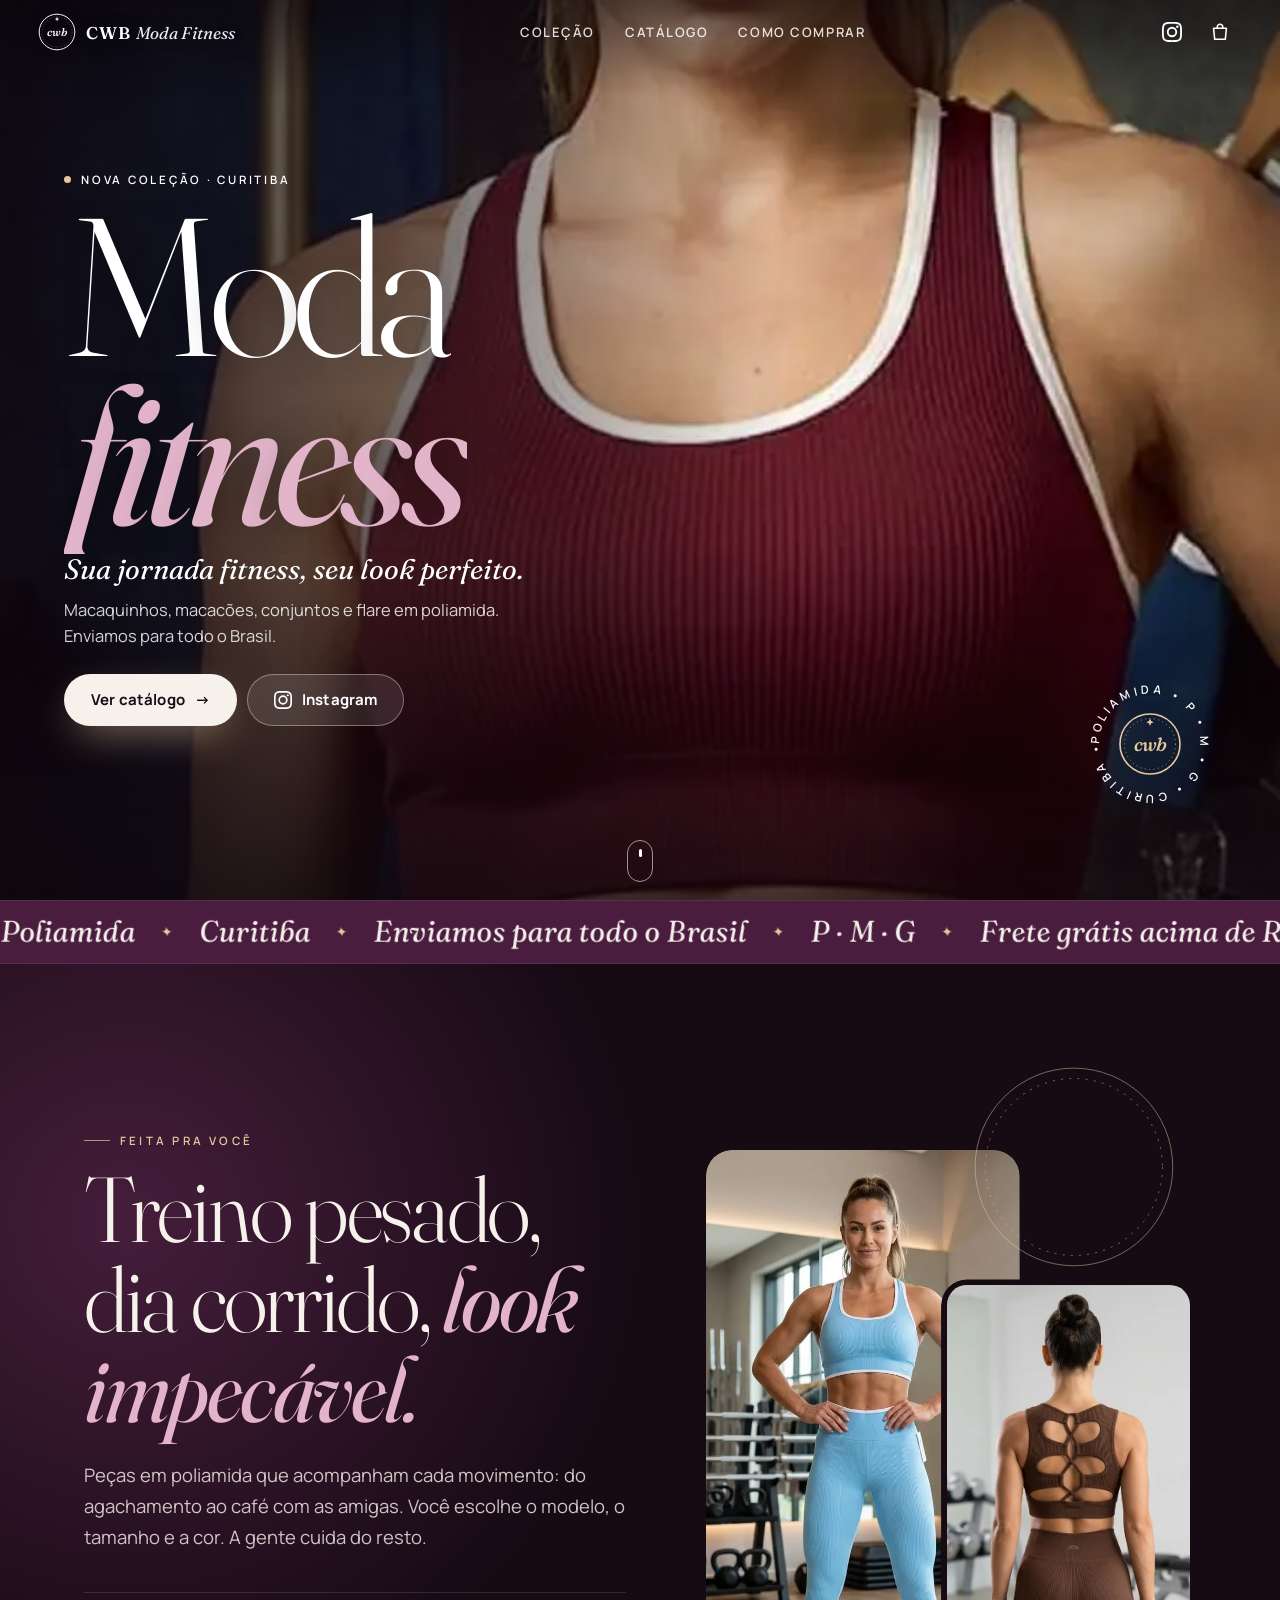
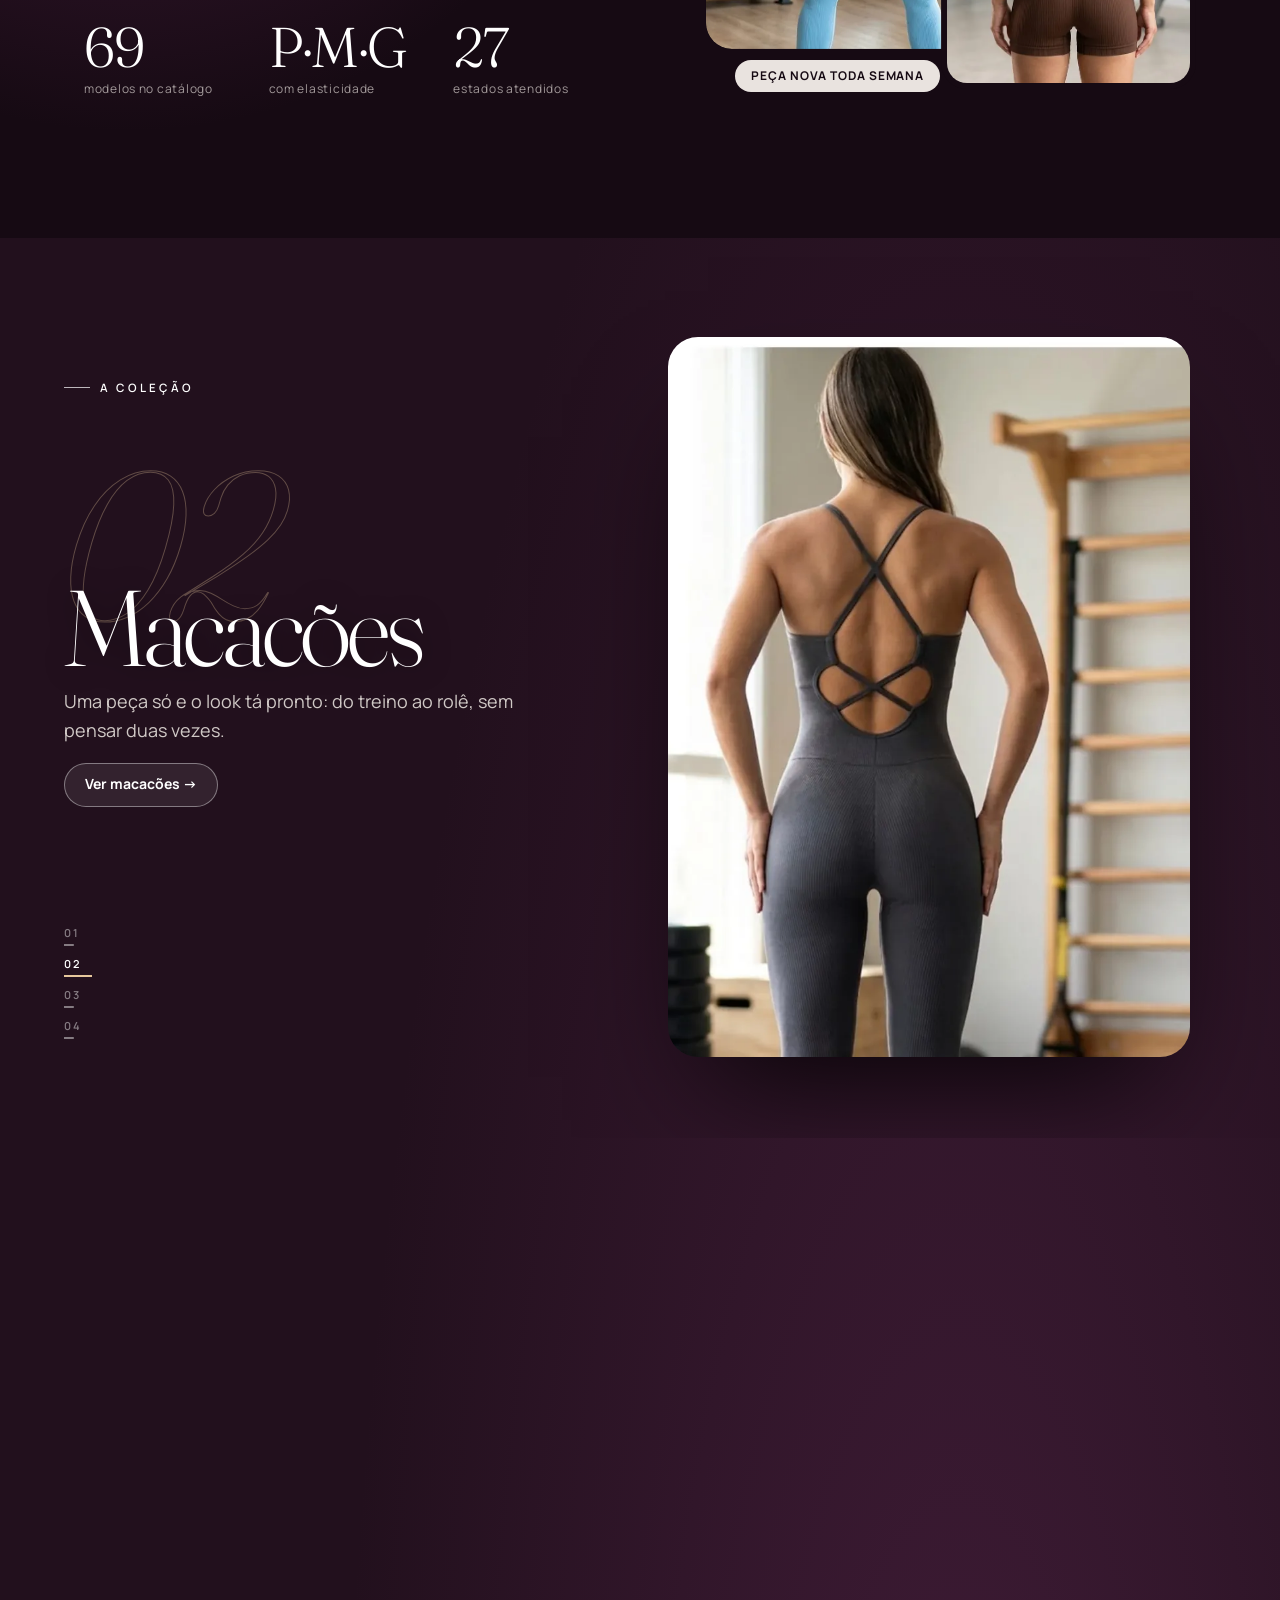
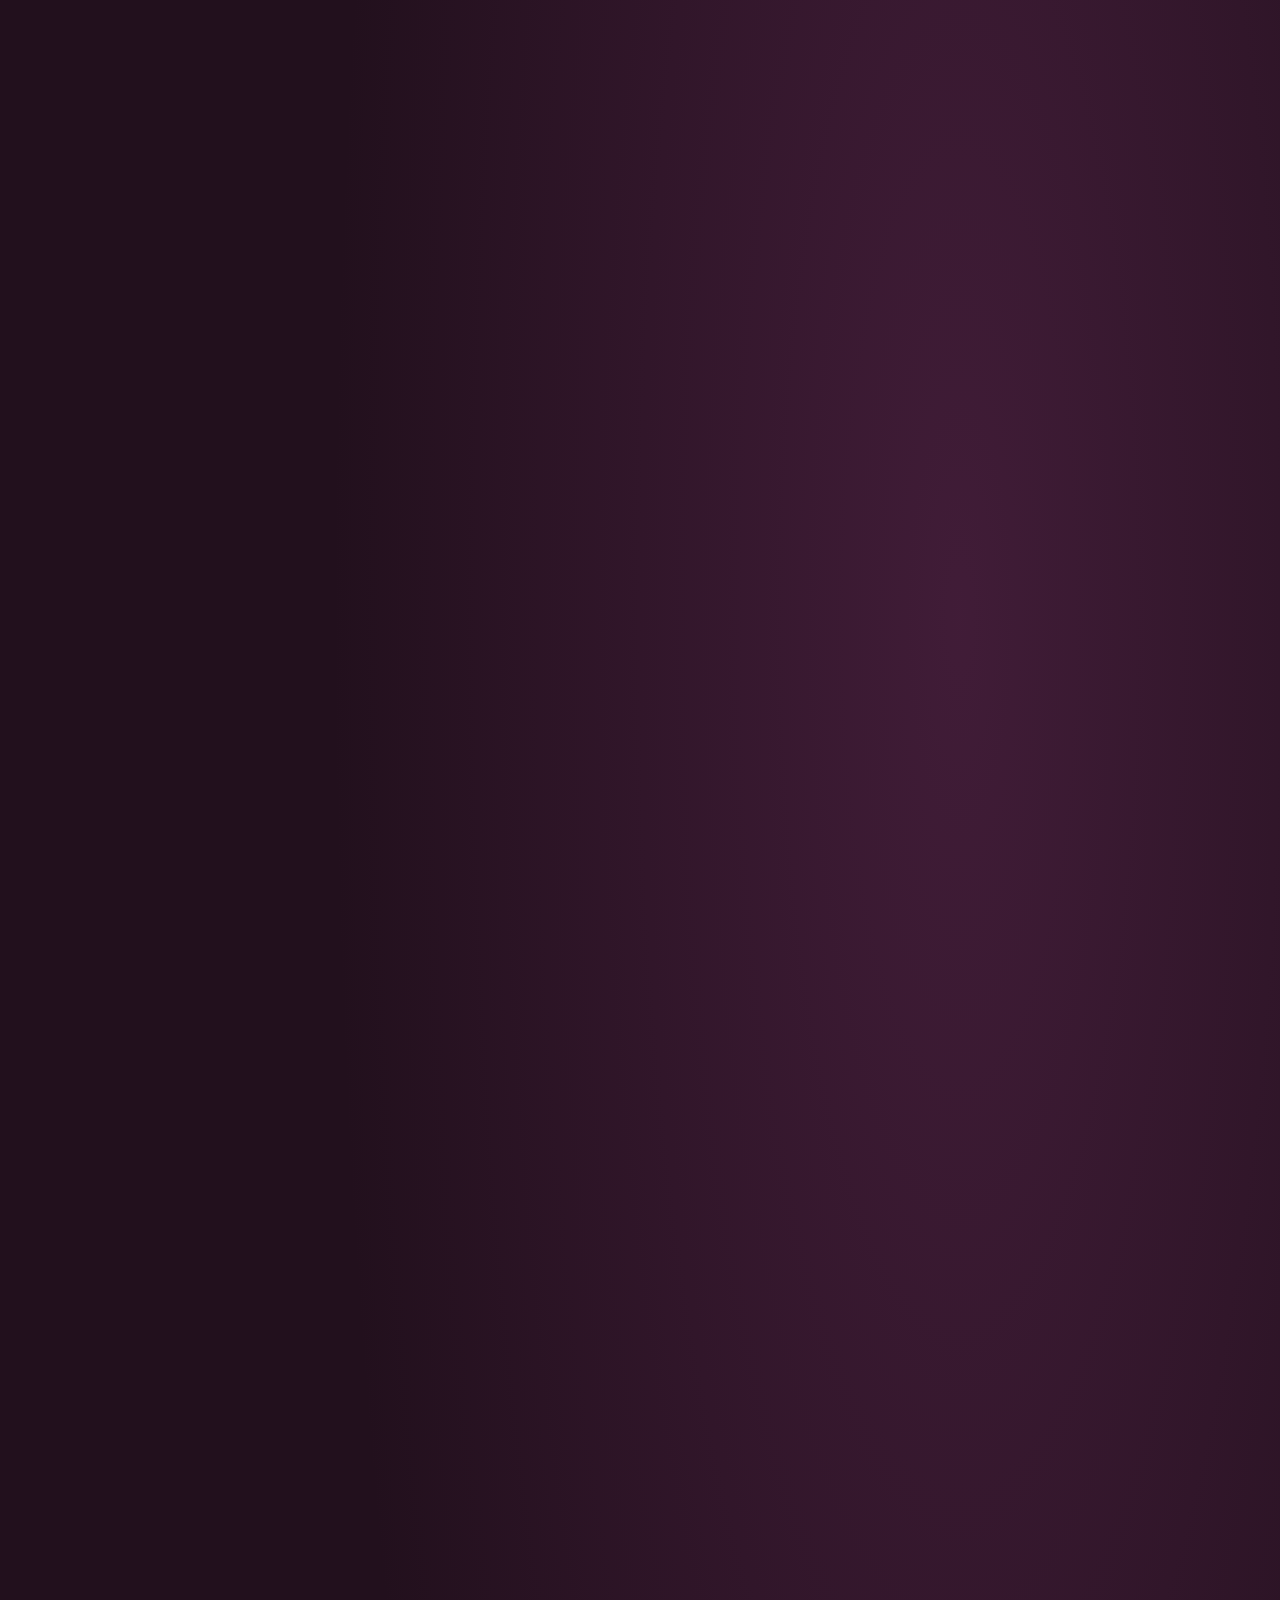
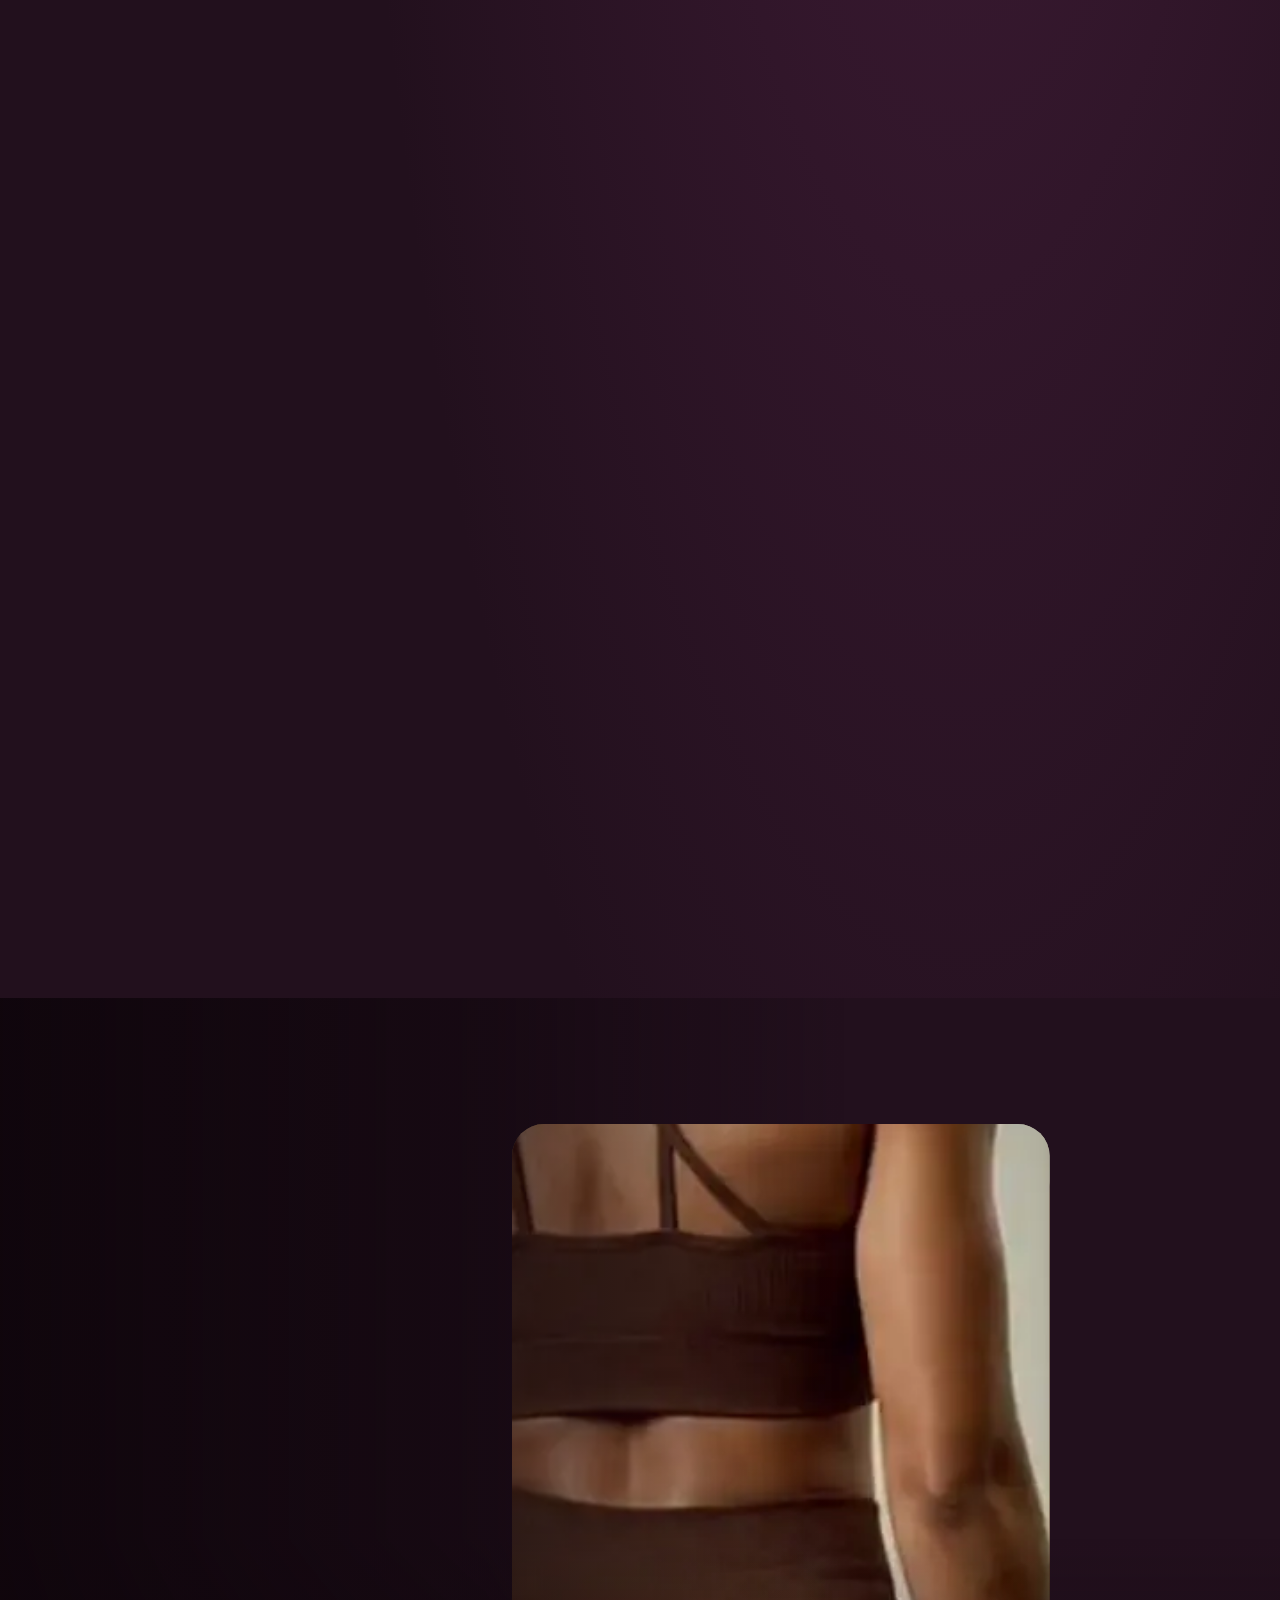
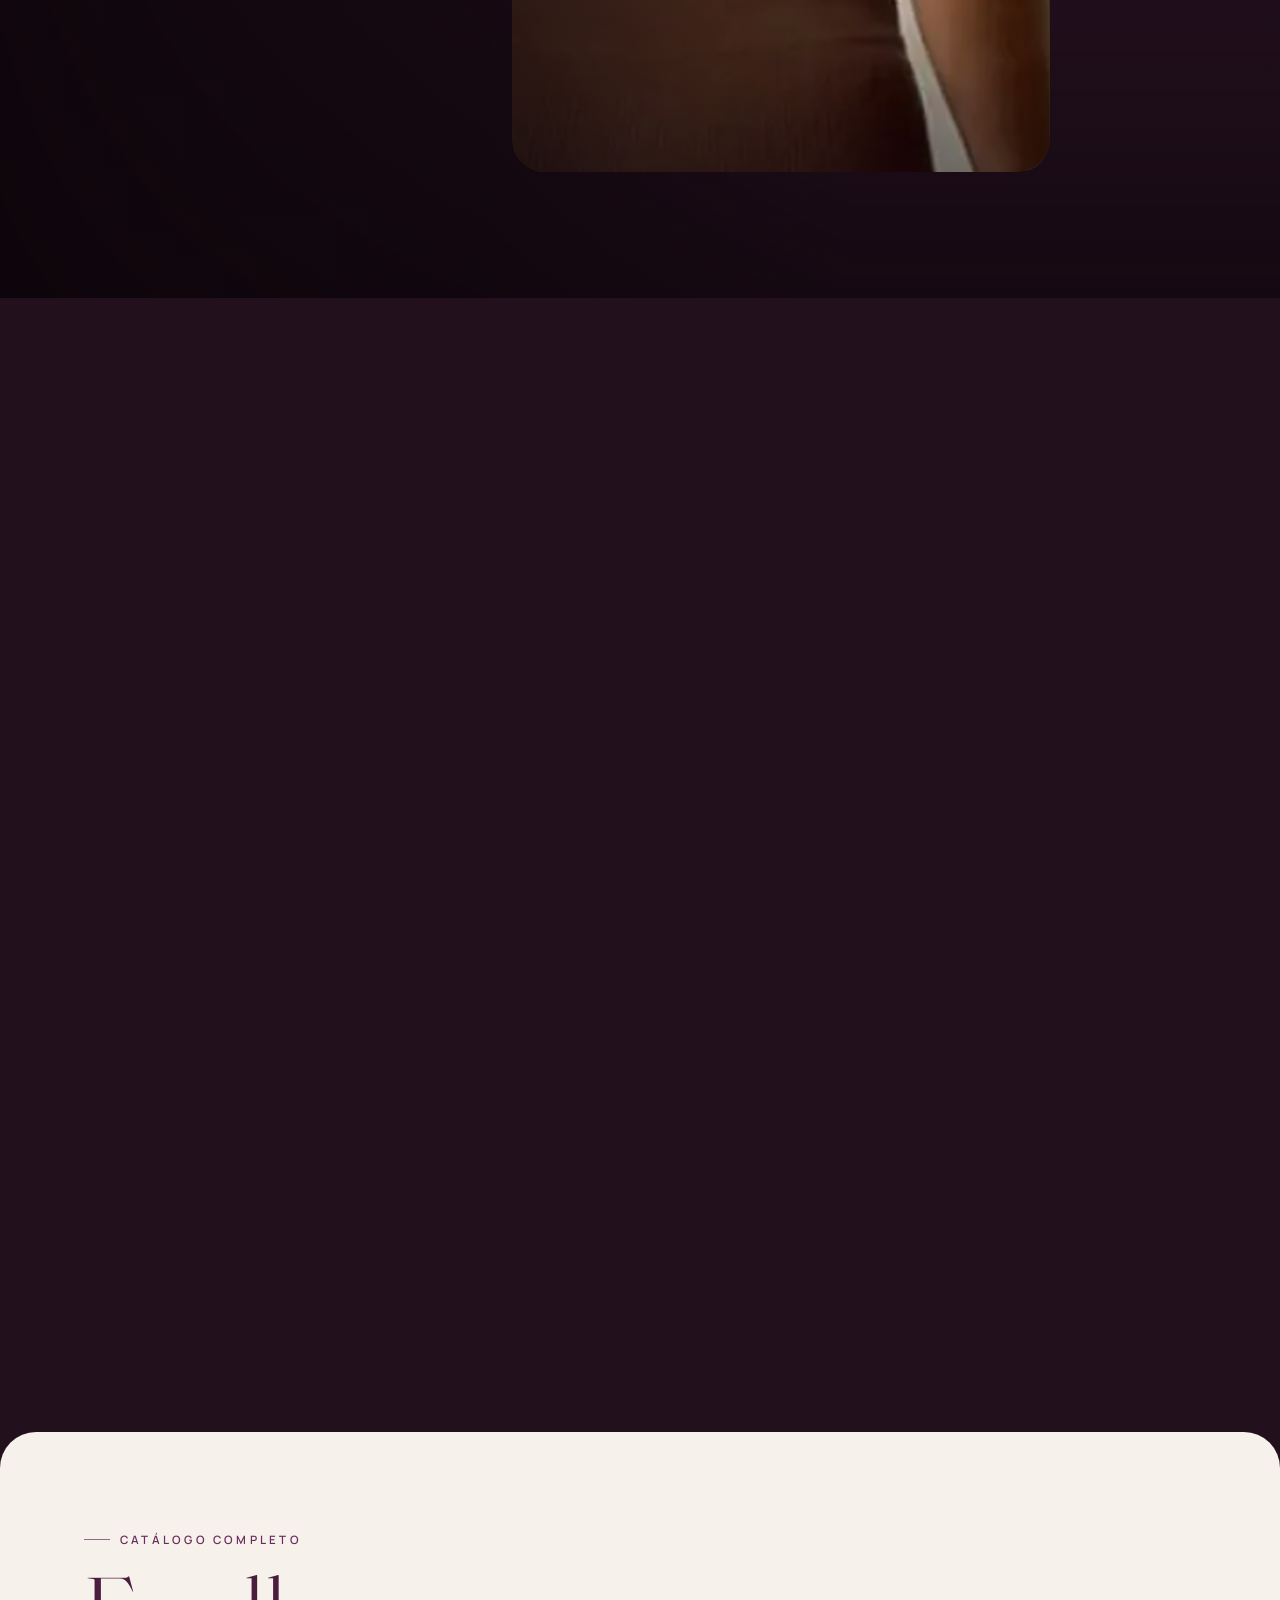
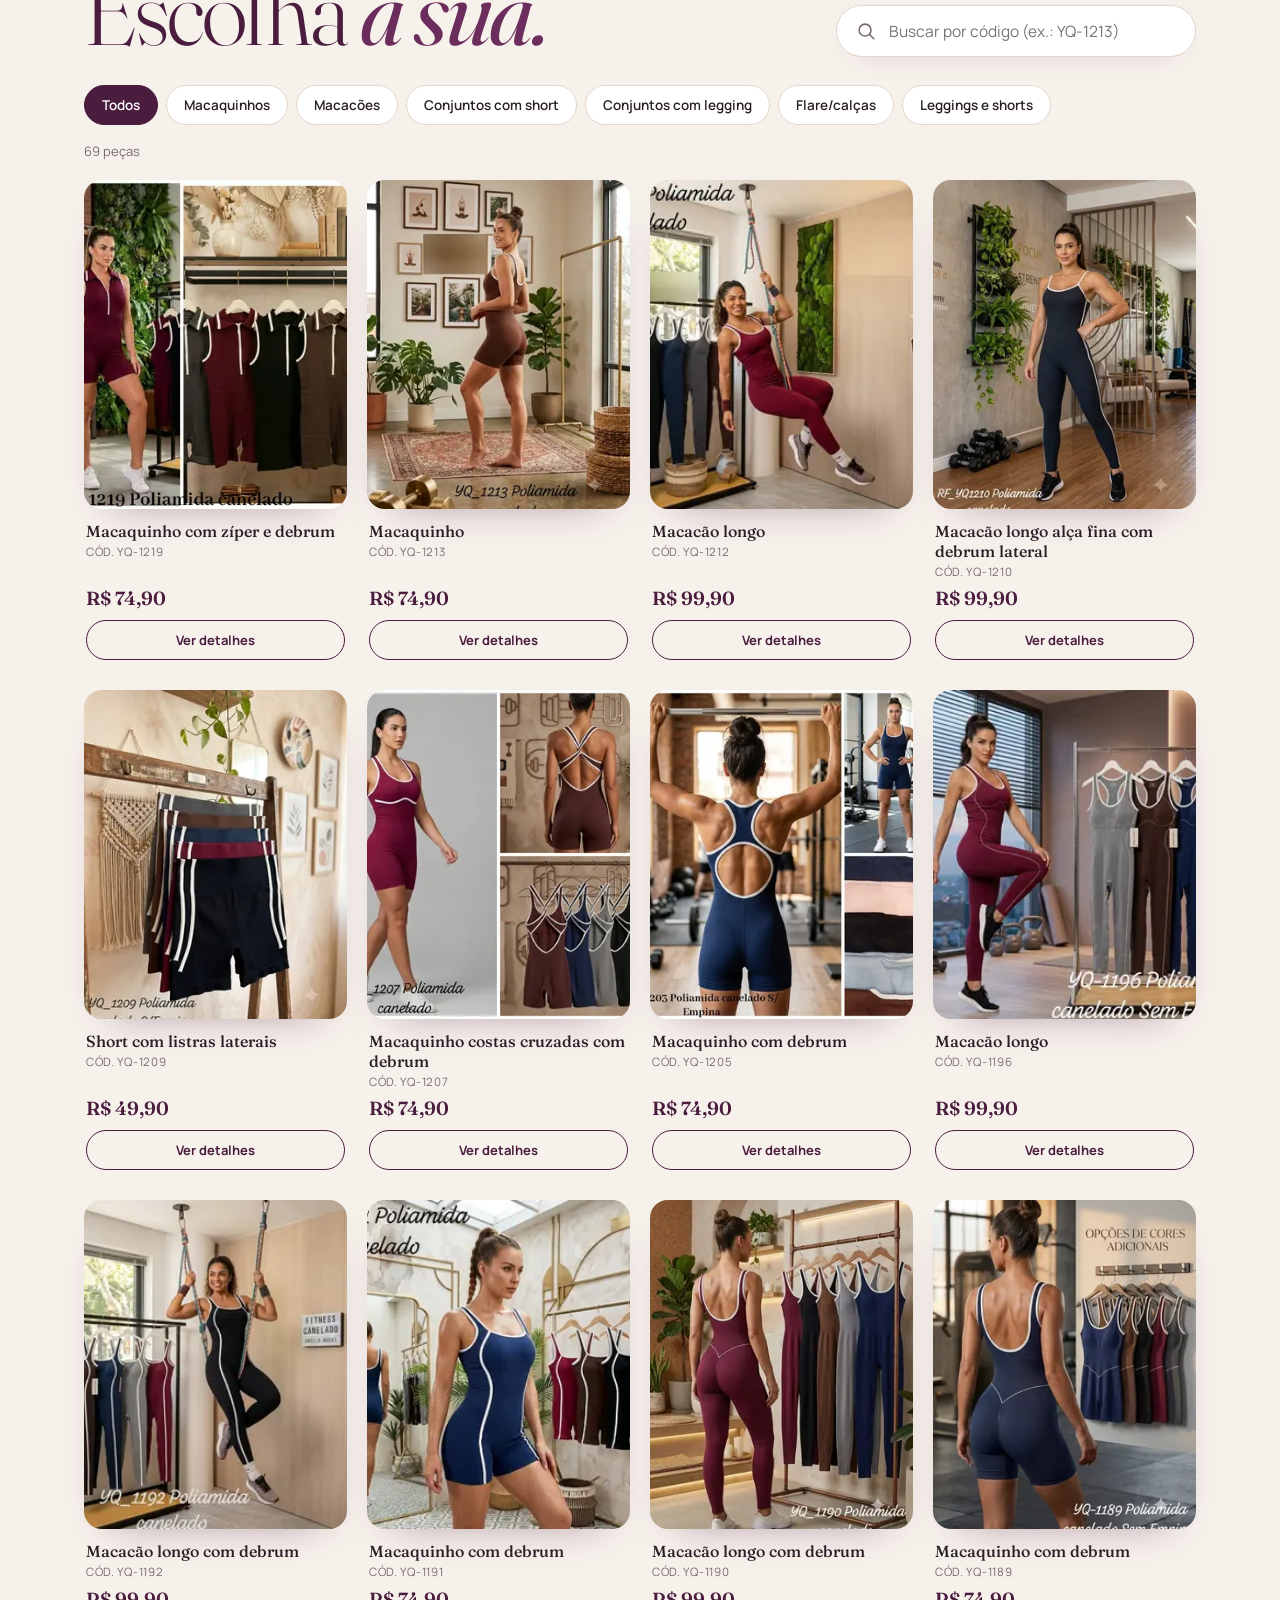
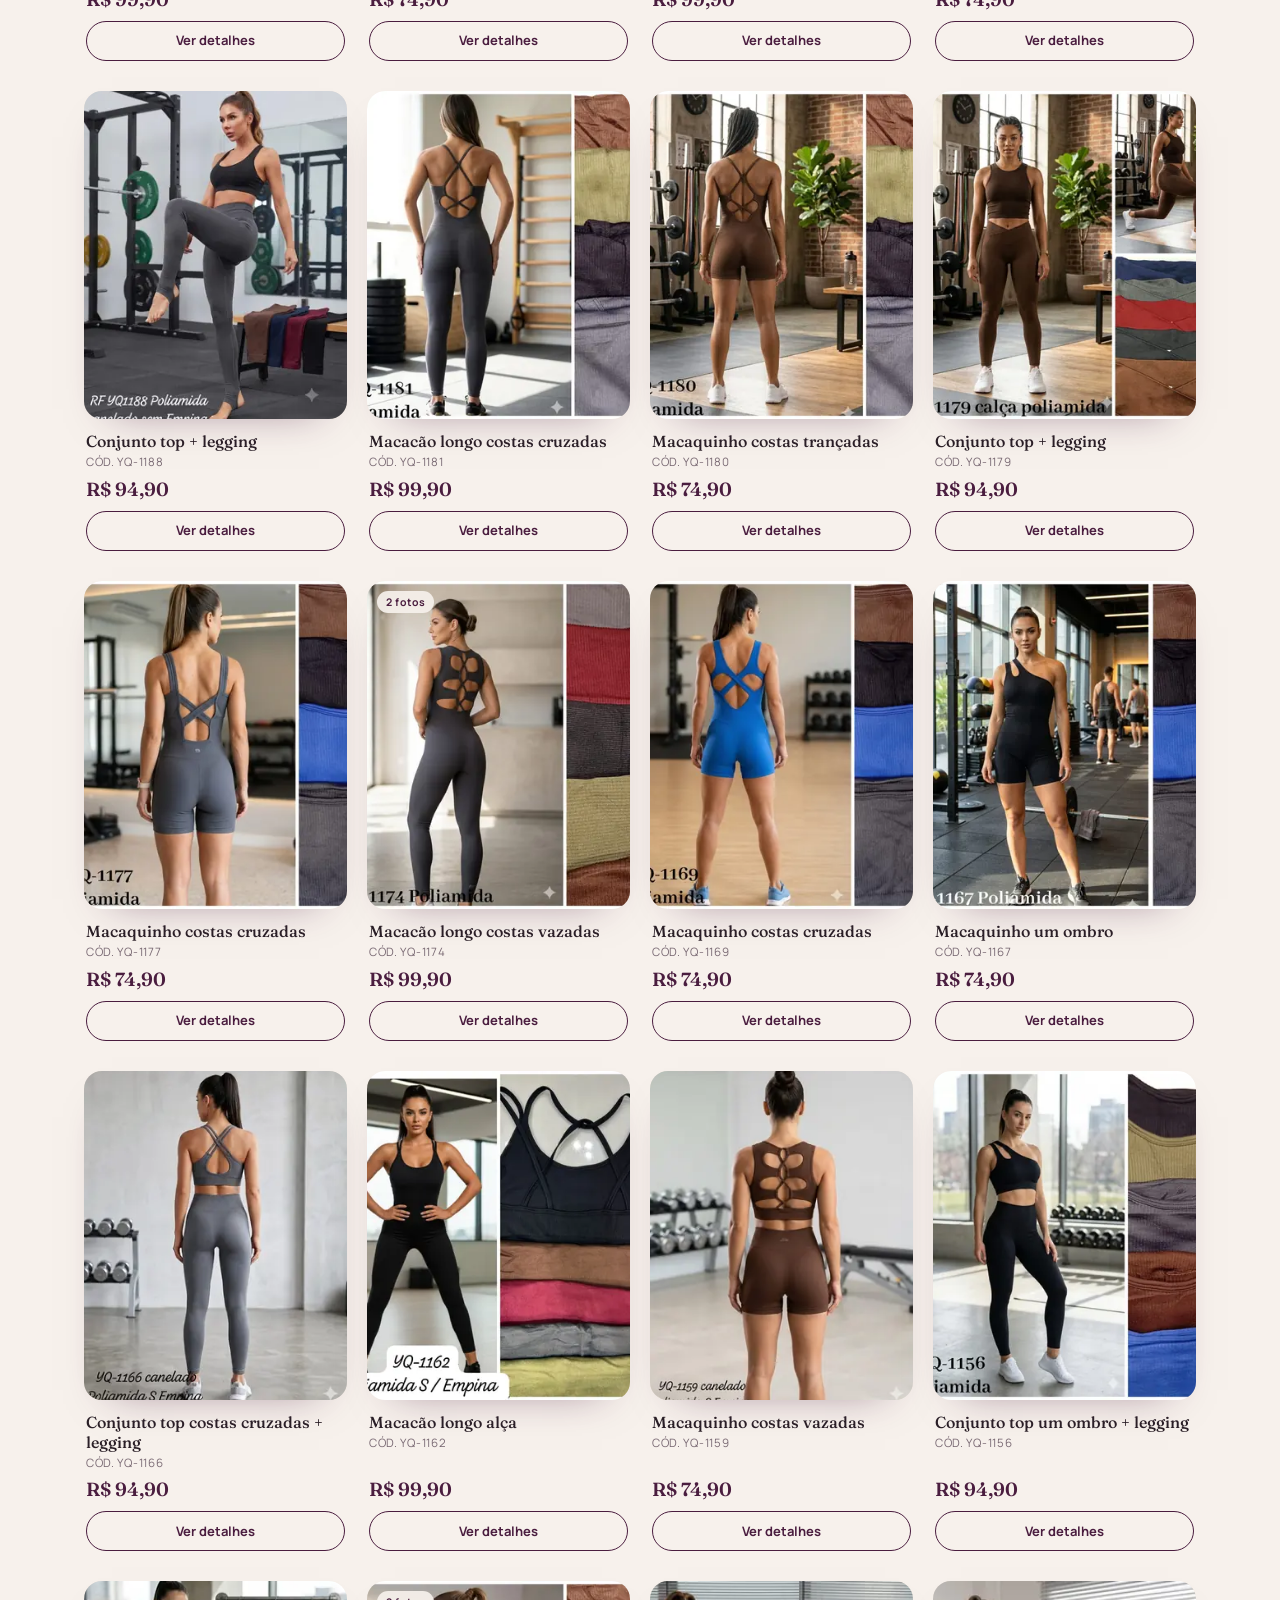
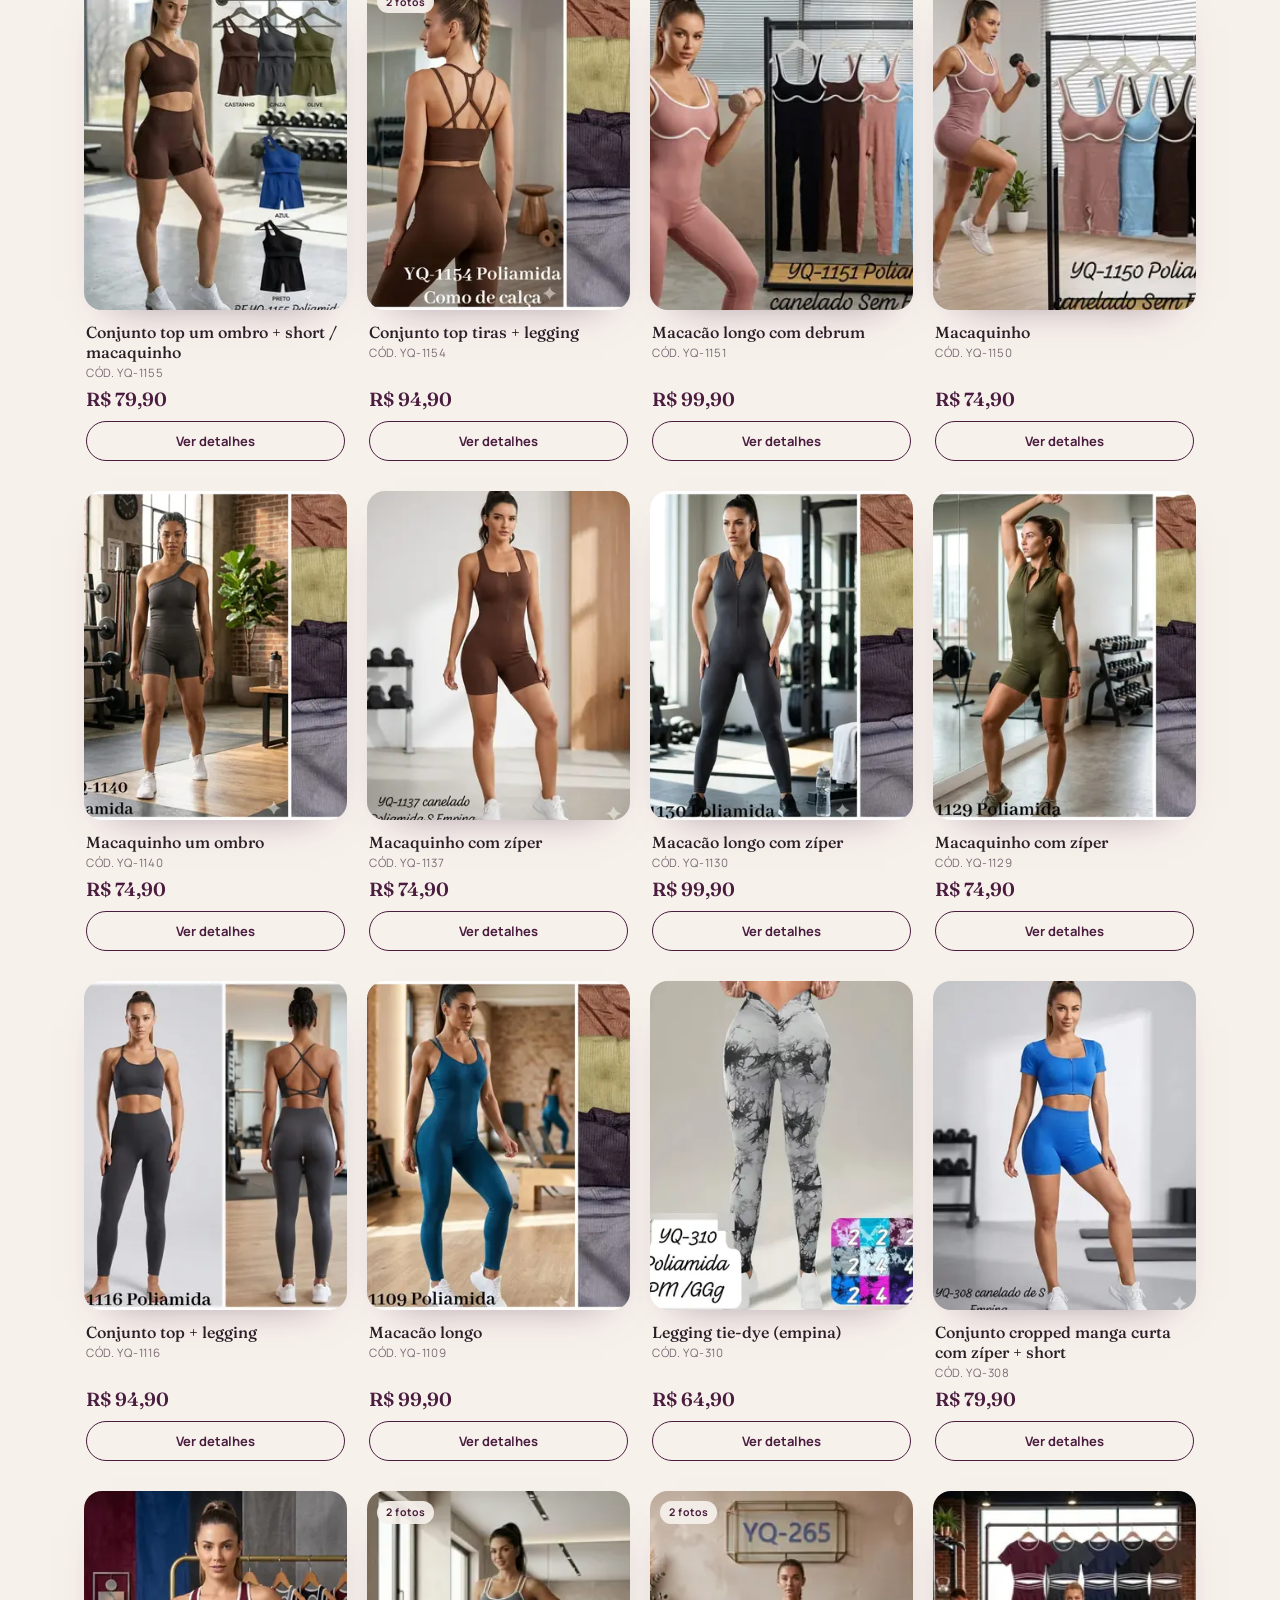
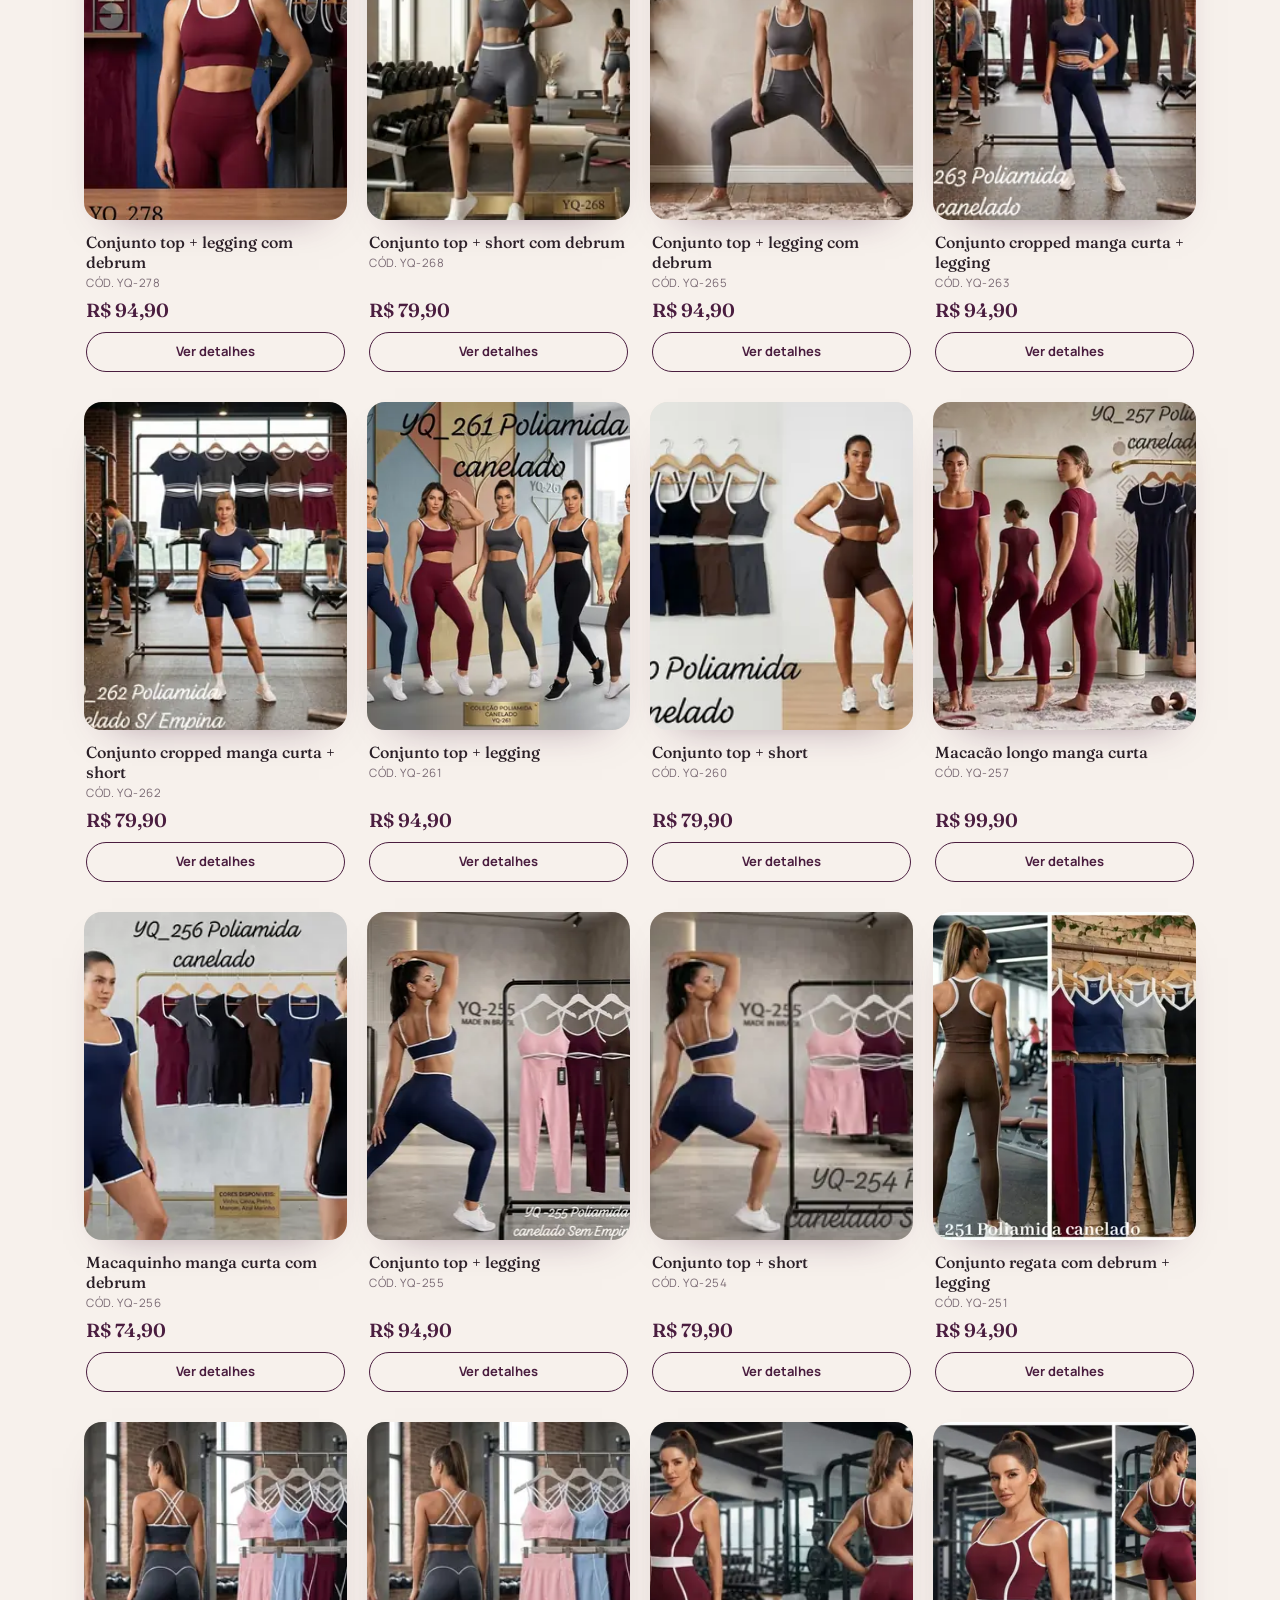
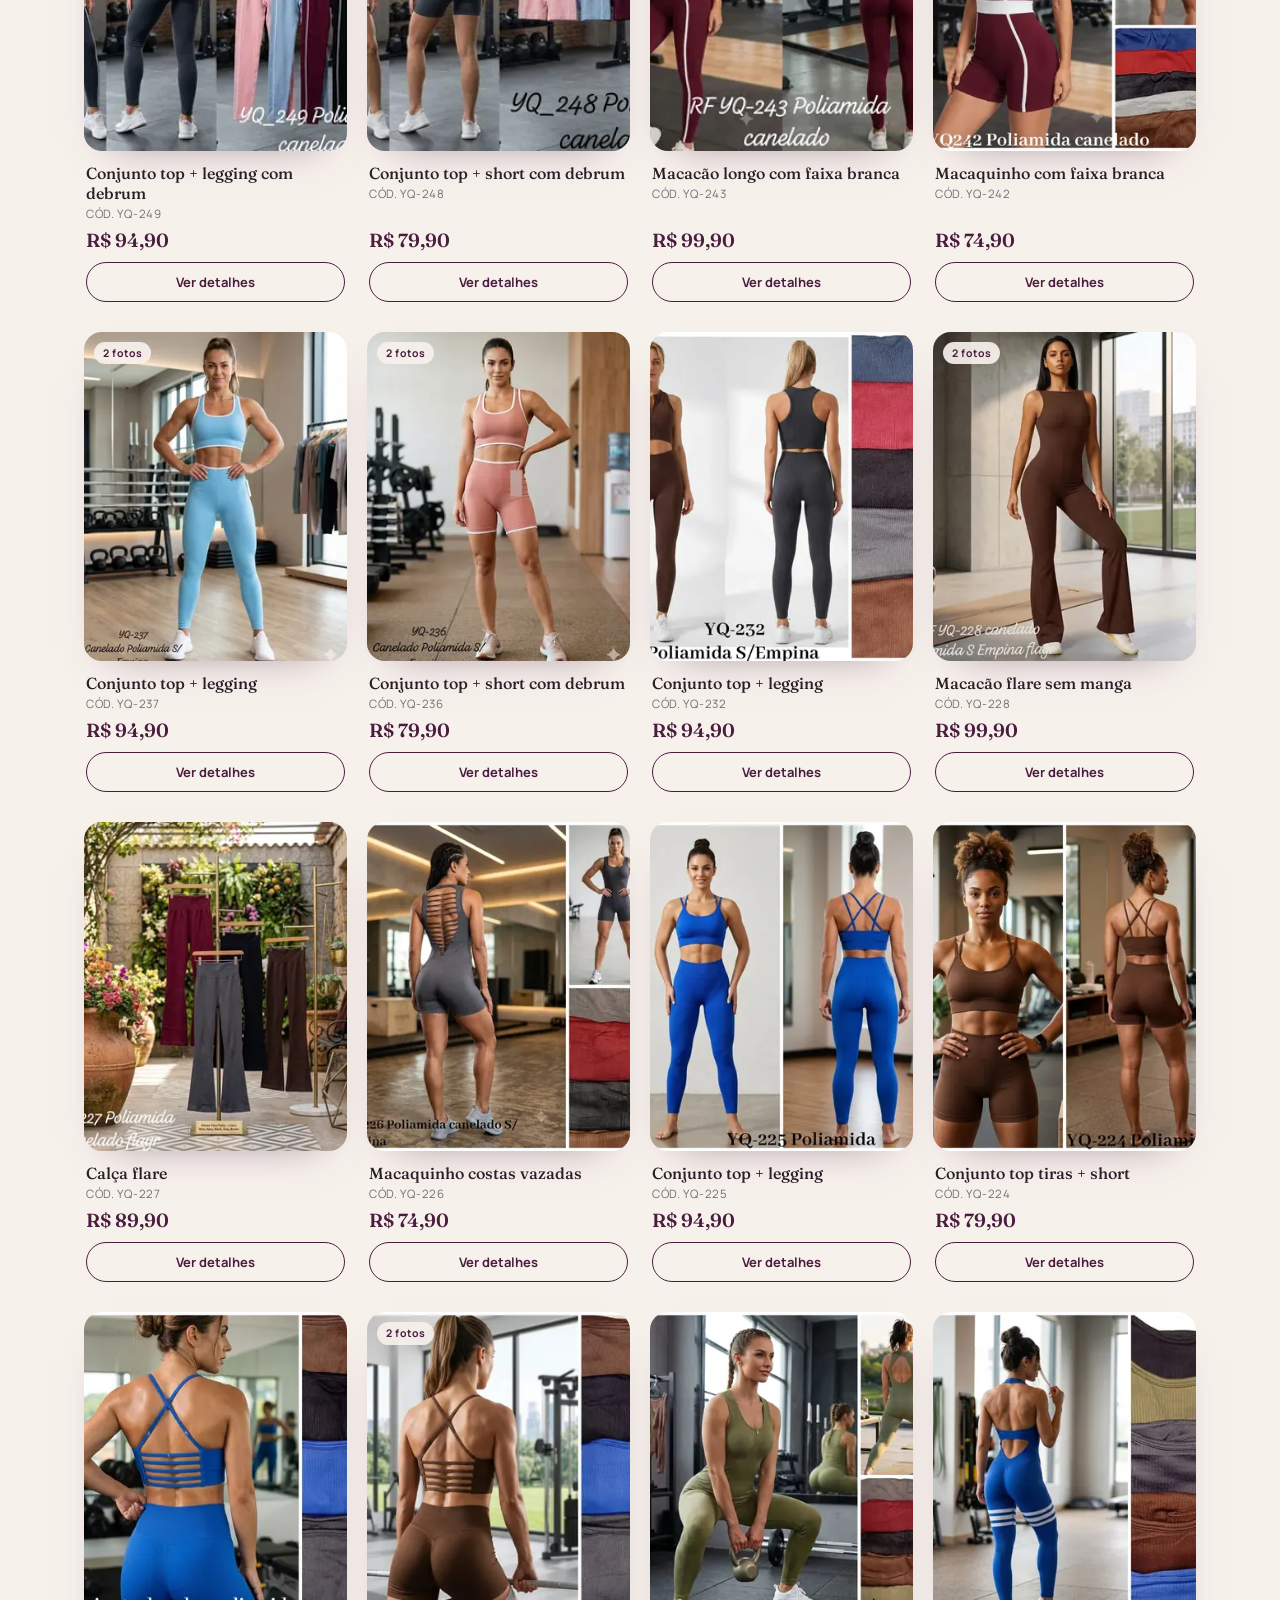
==== index.html @ 615324de "Visual v2: hero e detalhes em vídeo (fotos reais), coleção animada, GSAP/Lenis locais, frete por CEP" ====
<!doctype html>
<html lang="pt-BR">
<head>
<meta charset="utf-8">
<meta name="viewport" content="width=device-width, initial-scale=1, viewport-fit=cover">
<title>CWB Moda Fitness | Moda fitness em Curitiba</title>
<meta name="description" content="Macaquinhos, macacões, conjuntos e flare em poliamida. Moda fitness feminina de Curitiba com envio para todo o Brasil. Peça pelo WhatsApp ou pague no Mercado Pago.">
<meta name="theme-color" content="#160a13">
<link rel="canonical" href="https://ricksanches5567-art.github.io/cwb-modafitness/">
<link rel="icon" href="favicon.svg" type="image/svg+xml">
<link rel="apple-touch-icon" href="img/apple-touch-icon.png">
<meta property="og:type" content="website">
<meta property="og:locale" content="pt_BR">
<meta property="og:site_name" content="CWB Moda Fitness">
<meta property="og:title" content="CWB Moda Fitness – Moda fitness">
<meta property="og:description" content="Macaquinhos, macacões, conjuntos e flare em poliamida. Curitiba | enviamos para todo o Brasil.">
<meta property="og:url" content="https://ricksanches5567-art.github.io/cwb-modafitness/">
<meta property="og:image" content="https://ricksanches5567-art.github.io/cwb-modafitness/img/og.jpg">
<meta property="og:image:width" content="1200">
<meta property="og:image:height" content="630">
<meta name="twitter:card" content="summary_large_image">
<link rel="preconnect" href="https://fonts.googleapis.com">
<link rel="preconnect" href="https://fonts.gstatic.com" crossorigin>
<link href="https://fonts.googleapis.com/css2?family=Fraunces:ital,opsz,wght@0,9..144,300..700;1,9..144,300..600&family=Manrope:wght@400;500;600;700&display=swap" rel="stylesheet">
<link rel="preload" as="image" href="video/hero-m-poster.webp" media="(max-width: 767px)">
<link rel="preload" as="image" href="video/hero-d-poster.webp" media="(min-width: 768px)">
<link rel="stylesheet" href="css/style.css">
<script>document.documentElement.className += ' js' + (window.matchMedia && matchMedia('(prefers-reduced-motion: reduce)').matches ? ' rm' : ' motion');</script>
<script type="application/ld+json">
{"@context":"https://schema.org","@type":"ClothingStore","name":"CWB Moda Fitness","url":"https://ricksanches5567-art.github.io/cwb-modafitness/","address":{"@type":"PostalAddress","addressLocality":"Curitiba","addressRegion":"PR","addressCountry":"BR"},"sameAs":["https://www.instagram.com/cwb_modafitness/"]}
</script>
</head>
<body>
<a class="skip" href="#catalogo">Pular para o catálogo</a>

<svg width="0" height="0" style="position:absolute" aria-hidden="true">
  <defs>
    <symbol id="logo-mark" viewBox="0 0 64 64">
      <circle cx="32" cy="32" r="30" fill="none" stroke="currentColor" stroke-width="1.6"/>
      <circle cx="32" cy="32" r="25.5" fill="none" stroke="currentColor" stroke-width=".6" stroke-dasharray="1.2 3.2"/>
      <text x="32" y="38.5" text-anchor="middle" font-family="Fraunces, Georgia, serif" font-style="italic" font-weight="500" font-size="19" fill="currentColor" letter-spacing="-.5">cwb</text>
      <path d="M32 6.5l1.1 2.6 2.6 1.1-2.6 1.1L32 14l-1.1-2.7-2.6-1.1 2.6-1.1z" fill="currentColor"/>
    </symbol>
    <symbol id="ic-ig" viewBox="0 0 24 24"><path fill="currentColor" d="M12 2.2c3.2 0 3.6 0 4.8.1 3.3.1 4.8 1.7 4.9 4.9.1 1.3.1 1.6.1 4.8s0 3.6-.1 4.8c-.1 3.2-1.7 4.8-4.9 4.9-1.3.1-1.6.1-4.8.1s-3.6 0-4.8-.1c-3.3-.1-4.8-1.7-4.9-4.9C2.2 15.6 2.2 15.2 2.2 12s0-3.6.1-4.8C2.4 3.9 3.9 2.4 7.2 2.3 8.4 2.2 8.8 2.2 12 2.2zm0-2.2C8.7 0 8.3 0 7.1.1 2.7.3.3 2.7.1 7.1 0 8.3 0 8.7 0 12s0 3.7.1 4.9c.2 4.4 2.6 6.8 7 7 1.2.1 1.6.1 4.9.1s3.7 0 4.9-.1c4.4-.2 6.8-2.6 7-7 .1-1.2.1-1.6.1-4.9s0-3.7-.1-4.9c-.2-4.4-2.6-6.8-7-7C15.7 0 15.3 0 12 0zm0 5.8a6.2 6.2 0 1 0 0 12.4 6.2 6.2 0 0 0 0-12.4zM12 16a4 4 0 1 1 0-8 4 4 0 0 1 0 8zm6.4-11.8a1.4 1.4 0 1 0 0 2.9 1.4 1.4 0 0 0 0-2.9z"/></symbol>
    <symbol id="ic-wa" viewBox="0 0 24 24"><path fill="currentColor" d="M17.5 14.4c-.3-.1-1.8-.9-2-1-.3-.1-.5-.1-.7.1-.2.3-.8 1-.9 1.2-.2.2-.3.2-.6.1-.3-.1-1.3-.5-2.4-1.5-.9-.8-1.5-1.8-1.7-2.1-.2-.3 0-.5.1-.6l.4-.5c.2-.2.2-.3.3-.5.1-.2 0-.4 0-.5l-.9-2.2c-.2-.6-.5-.5-.7-.5h-.6c-.2 0-.5.1-.8.4-.3.3-1 1-1 2.5s1.1 2.9 1.2 3.1c.1.2 2.1 3.2 5.1 4.5.7.3 1.3.5 1.7.6.7.2 1.4.2 1.9.1.6-.1 1.8-.7 2-1.4.2-.7.2-1.3.2-1.4-.1-.1-.3-.2-.6-.3zM12 21.8a9.8 9.8 0 0 1-5-1.4l-.4-.2-3.7 1 1-3.6-.2-.4A9.8 9.8 0 1 1 12 21.8zM12 0a12 12 0 0 0-10.3 18L0 24l6.2-1.6A12 12 0 1 0 12 0z"/></symbol>
  </defs>
</svg>

<header class="topbar" id="topbar">
  <div class="topbar__in">
    <a class="brand" href="#top" aria-label="CWB Moda Fitness – início">
      <svg class="brand__mark" aria-hidden="true"><use href="#logo-mark"/></svg>
      <span class="brand__word"><b>CWB</b> <i>Moda Fitness</i></span>
    </a>
    <nav class="topbar__nav" aria-label="Seções">
      <a href="#colecao">Coleção</a>
      <a href="#catalogo">Catálogo</a>
      <a href="#comprar">Como comprar</a>
    </nav>
    <div class="topbar__actions">
      <a class="icon-btn" id="igLinkTop" href="https://www.instagram.com/cwb_modafitness/" target="_blank" rel="noopener" aria-label="Instagram">
        <svg class="ic" aria-hidden="true"><use href="#ic-ig"/></svg>
      </a>
      <button class="icon-btn cart-btn" id="openCart" aria-label="Abrir sacola">
        <svg viewBox="0 0 24 24" class="ic-line" aria-hidden="true"><path d="M5 8h14l-1.2 12H6.2z"/><path d="M9 8V6.5a3 3 0 0 1 6 0V8"/></svg>
        <span class="cart-count" id="cartCount" hidden>0</span>
      </button>
    </div>
  </div>
</header>

<main id="top">
  <!-- HERO -->
  <section class="hero" aria-label="CWB Moda Fitness">
    <div class="hero__media">
      <video id="heroVideo" class="hero__video" muted autoplay loop playsinline preload="auto" aria-hidden="true"
        data-m="video/hero-m" data-d="video/hero-d"></video>
    </div>
    <div class="hero__shade" aria-hidden="true"></div>
    <div class="hero__content">
      <p class="eyebrow hero__eyebrow"><span class="dot" aria-hidden="true"></span>Nova coleção · Curitiba</p>
      <h1 class="hero__title" data-split>Moda <em>fitness</em></h1>
      <p class="hero__tag">Sua jornada fitness, seu look perfeito.</p>
      <p class="hero__sub">Macaquinhos, macacões, conjuntos e flare em poliamida. Enviamos para todo o Brasil.</p>
      <div class="hero__cta">
        <a class="btn btn--glow" href="#catalogo">Ver catálogo <span class="btn__arrow" aria-hidden="true">→</span></a>
        <a class="btn btn--glass" id="igLinkHero" href="https://www.instagram.com/cwb_modafitness/" target="_blank" rel="noopener" aria-label="Instagram @cwb_modafitness"><svg class="ic" aria-hidden="true"><use href="#ic-ig"/></svg>Instagram</a>
      </div>
    </div>
    <a class="hero__cue" href="#manifesto" aria-label="Ir para a próxima seção"><span></span></a>
    <div class="hero__badge" aria-hidden="true">
      <svg viewBox="0 0 120 120"><defs><path id="badgeCircle" d="M60 60m-46 0a46 46 0 1 1 92 0a46 46 0 1 1-92 0"/></defs>
        <text><textPath href="#badgeCircle">POLIAMIDA • P • M • G • CURITIBA • </textPath></text></svg>
      <svg class="hero__badge-mark"><use href="#logo-mark"/></svg>
    </div>
  </section>

  <!-- TICKER -->
  <div class="ticker" aria-hidden="true">
    <div class="ticker__track">
      <span>Poliamida</span><i>✦</i><span>Curitiba</span><i>✦</i><span>Enviamos para todo o Brasil</span><i>✦</i><span>P · M · G</span><i>✦</i><span>Frete grátis acima de R$ 199,90</span><i>✦</i>
      <span>Poliamida</span><i>✦</i><span>Curitiba</span><i>✦</i><span>Enviamos para todo o Brasil</span><i>✦</i><span>P · M · G</span><i>✦</i><span>Frete grátis acima de R$ 199,90</span><i>✦</i>
    </div>
  </div>

  <!-- MANIFESTO -->
  <section class="manifesto section" id="manifesto">
    <div class="manifesto__glow" aria-hidden="true"></div>
    <div class="wrap manifesto__grid">
      <div class="manifesto__text">
        <p class="eyebrow">Feita pra você</p>
        <h2 class="display" data-lines>Treino pesado, dia corrido, <em>look impecável.</em></h2>
        <p class="lead">Peças em poliamida que acompanham cada movimento: do agachamento ao café com as amigas. Você escolhe o modelo, o tamanho e a cor. A gente cuida do resto.</p>
        <ul class="stats">
          <li><strong><span data-count="69">69</span></strong><span>modelos no catálogo</span></li>
          <li><strong>P·M·G</strong><span>com elasticidade</span></li>
          <li><strong><span data-count="27">27</span></strong><span>estados atendidos</span></li>
        </ul>
      </div>
      <div class="manifesto__art" aria-hidden="true">
        <figure class="ed ed--a" data-parallax="-12"><img src="img/ed/ed-1.webp" alt="" width="807" height="952" loading="lazy" decoding="async"></figure>
        <figure class="ed ed--b" data-parallax="10"><img src="img/ed/ed-2.webp" alt="" width="753" height="928" loading="lazy" decoding="async"></figure>
        <svg class="ed__ring" viewBox="0 0 200 200"><circle cx="100" cy="100" r="96"/><circle class="ed__ring-in" cx="100" cy="100" r="86"/></svg>
        <span class="ed__chip">Peça nova toda semana</span>
      </div>
    </div>
  </section>

  <!-- COLEÇÃO (capítulos) -->
  <section class="chapters" id="colecao" aria-label="A coleção">
    <div class="chapters__stage">
      <canvas class="chapters__canvas" id="chapterCanvas" aria-hidden="true"></canvas>
      <div class="chapters__shade" aria-hidden="true"></div>
      <p class="chapters__label eyebrow">A coleção</p>
      <ol class="chapters__rail" aria-hidden="true"><li>01</li><li>02</li><li>03</li><li>04</li></ol>
      <div class="chapters__list">
        <article class="chapter" data-cat="macaquinhos">
          <img class="chapter__img" src="img/film/cap-macaquinhos.webp" alt="Macaquinho cinza com costas vazadas" width="1100" height="1278" loading="lazy" decoding="async"
            data-box="0.52,0.44,0.95|0.52,0.40,0.74">
          <div class="chapter__copy">
            <span class="chapter__num">01</span>
            <h3>Macaquinhos</h3>
            <p>Liberdade pra agachar, correr e arrasar. Recortes nas costas que chamam atenção.</p>
            <a class="chip-link" href="#catalogo" data-goto-cat="macaquinhos">Ver macaquinhos →</a>
          </div>
        </article>
        <article class="chapter" data-cat="macacoes">
          <img class="chapter__img" src="img/film/cap-macacoes.webp" alt="Macacão longo grafite com costas cruzadas" width="1100" height="1342" loading="lazy" decoding="async"
            data-box="0.56,0.46,0.98|0.56,0.36,0.70">
          <div class="chapter__copy">
            <span class="chapter__num">02</span>
            <h3>Macacões</h3>
            <p>Uma peça só e o look tá pronto: do treino ao rolê, sem pensar duas vezes.</p>
            <a class="chip-link" href="#catalogo" data-goto-cat="macacoes">Ver macacões →</a>
          </div>
        </article>
        <article class="chapter" data-cat="conj-legging">
          <img class="chapter__img" src="img/film/cap-conjuntos.webp" alt="Conjunto top e legging marrom" width="800" height="1376" loading="lazy" decoding="async"
            data-box="0.5,0.40,0.80|0.5,0.46,0.98">
          <div class="chapter__copy">
            <span class="chapter__num">03</span>
            <h3>Conjuntos</h3>
            <p>Top + short ou top + legging. Combine as cores do seu jeito e monte o seu treino.</p>
            <a class="chip-link" href="#catalogo" data-goto-cat="conj-legging">Ver conjuntos →</a>
          </div>
        </article>
        <article class="chapter" data-cat="flare">
          <img class="chapter__img" src="img/film/cap-flare.webp" alt="Macacão flare marrom" width="758" height="839" loading="lazy" decoding="async"
            data-box="0.62,0.5,1|0.6,0.44,0.86">
          <div class="chapter__copy">
            <span class="chapter__num">04</span>
            <h3>Flare</h3>
            <p>A queridinha que alonga a silhueta e vai do pilates ao jantar.</p>
            <a class="chip-link" href="#catalogo" data-goto-cat="flare">Ver flare →</a>
          </div>
        </article>
      </div>
    </div>
  </section>

  <!-- DETALHES (vídeo) -->
  <section class="details" id="detalhes" aria-label="Detalhes das peças">
    <div class="details__stage">
      <div class="details__frame">
        <video id="detailVideo" class="details__video" muted loop playsinline preload="none" aria-hidden="true"
          data-m="video/detail-m" data-d="video/detail-d"></video>
      </div>
      <div class="details__shade" aria-hidden="true"></div>
      <div class="details__copy">
        <p class="eyebrow">Detalhes</p>
        <h2 class="display">Costas que <em>roubam a cena.</em></h2>
        <ul class="feats">
          <li><svg viewBox="0 0 32 32" aria-hidden="true"><path d="M6 20c4-8 16-8 20 0M9 14c3-4 11-4 14 0"/><circle cx="16" cy="22" r="2"/></svg><span><b>Poliamida</b> que acompanha o movimento</span></li>
          <li><svg viewBox="0 0 32 32" aria-hidden="true"><path d="M8 10h16M8 16h16M8 22h10"/><path d="M24 20l3 3-3 3"/></svg><span><b>P, M e G</b> com elasticidade que se ajusta</span></li>
          <li><svg viewBox="0 0 32 32" aria-hidden="true"><path d="M10 6c0 8 12 8 12 0M10 26c0-8 12-8 12 0"/><path d="M8 16h16"/></svg><span><b>Tiras, recortes e debruns</b> que valorizam</span></li>
          <li><svg viewBox="0 0 32 32" aria-hidden="true"><circle cx="11" cy="12" r="5"/><circle cx="21" cy="12" r="5"/><circle cx="16" cy="20" r="5"/></svg><span><b>Várias cores</b> pra montar o seu estilo</span></li>
        </ul>
      </div>
    </div>
  </section>

  <!-- CATÁLOGO -->
  <section class="catalog section" id="catalogo" aria-labelledby="catTitle">
    <div class="wrap">
      <div class="catalog__head">
        <div>
          <p class="eyebrow eyebrow--plum">Catálogo completo</p>
          <h2 id="catTitle" class="display display--ink">Escolha <em>a sua.</em></h2>
        </div>
        <label class="search">
          <svg viewBox="0 0 24 24" class="ic-line" aria-hidden="true"><circle cx="11" cy="11" r="6.5"/><path d="m16 16 4.5 4.5"/></svg>
          <input id="search" type="search" inputmode="search" data-ph="Buscar por código (ex.: YQ-1213)" aria-label="Buscar por código ou nome">
        </label>
      </div>
      <div class="filters" id="filters" role="tablist" aria-label="Filtrar por categoria"></div>
      <p class="result-info" id="resultInfo" aria-live="polite"></p>
      <div class="grid" id="grid"></div>
    </div>
  </section>

  <!-- COMO COMPRAR -->
  <section class="howto section" id="comprar" aria-labelledby="howTitle">
    <div class="wrap">
      <p class="eyebrow">Como comprar</p>
      <h2 id="howTitle" class="display">Pedido fácil, <em>do seu jeito.</em></h2>
      <ol class="steps">
        <li class="step"><span class="step__n">1</span><h3>Escolha</h3><p>Abra a peça, escolha tamanho, cor e quantidade e coloque na sacola.</p></li>
        <li class="step"><span class="step__n">2</span><h3>Calcule o frete</h3><p>Digite seu CEP e escolha PAC ou SEDEX. Acima de R$ 199,90 o PAC é grátis.</p></li>
        <li class="step"><span class="step__n">3</span><h3>Finalize</h3><p>Envie o pedido no WhatsApp ou pague uma peça direto no Mercado Pago.</p></li>
      </ol>
      <div class="pay-badges" aria-label="Formas de pedido e pagamento">
        <span class="pay pay--wa"><svg aria-hidden="true"><use href="#ic-wa"/></svg>WhatsApp</span>
        <span class="pay pay--mp">Mercado Pago</span>
        <span class="pay">Pix</span>
        <span class="pay">Correios PAC · SEDEX</span>
      </div>
    </div>
  </section>

  <!-- CTA -->
  <section class="cta section" aria-labelledby="ctaTitle">
    <div class="cta__bg" aria-hidden="true"><img src="img/ed/ed-4.webp" alt="" loading="lazy" decoding="async" width="807" height="956"></div>
    <div class="wrap cta__in">
      <svg class="cta__mark" aria-hidden="true"><use href="#logo-mark"/></svg>
      <h2 id="ctaTitle" class="display">Dúvida no tamanho? <em>Chama a gente.</em></h2>
      <p class="lead">Respondemos rapidinho e ajudamos você a escolher o modelo e o tamanho certos.</p>
      <div class="cta__btns">
        <a class="btn btn--wa-solid" id="waCta" href="https://wa.me/5541991064167" target="_blank" rel="noopener"><svg aria-hidden="true"><use href="#ic-wa"/></svg>Falar no WhatsApp</a>
        <a class="btn btn--glass" id="igDirectCta" href="https://ig.me/m/cwb_modafitness" target="_blank" rel="noopener"><svg aria-hidden="true"><use href="#ic-ig"/></svg>Chamar no Direct</a>
      </div>
    </div>
  </section>
</main>

<footer class="footer">
  <div class="wrap footer__in">
    <div class="footer__brand">
      <svg class="footer__mark" aria-hidden="true"><use href="#logo-mark"/></svg>
      <div>
        <p class="footer__name">CWB Moda Fitness</p>
        <p>Moda fitness feminina em poliamida.</p>
      </div>
    </div>
    <ul class="footer__list">
      <li><a id="igLinkFooter" href="https://www.instagram.com/cwb_modafitness/" target="_blank" rel="noopener">Instagram @cwb_modafitness</a></li>
      <li id="waFooterItem" hidden><a id="waLinkFooter" href="#" target="_blank" rel="noopener">WhatsApp</a></li>
      <li id="footerCity">Curitiba – PR</li>
      <li>Enviamos para todo o Brasil</li>
    </ul>
    <p class="footer__note" id="footerNote">Envio pelos Correios para todo o Brasil; dúvidas e trocas pelo Direct ou WhatsApp.</p>
    <p class="footer__big" aria-hidden="true">Moda <em>fitness</em></p>
    <p class="footer__copy">© <span id="year"></span> CWB Moda Fitness</p>
  </div>
</footer>

<!-- Produto -->
<div class="modal" id="productModal" role="dialog" aria-modal="true" aria-labelledby="pmTitle" hidden>
  <div class="modal__backdrop" data-close></div>
  <div class="modal__panel" data-lenis-prevent>
    <button class="close-btn" data-close aria-label="Fechar">&times;</button>
    <div class="pm" id="pmBody"></div>
  </div>
</div>

<!-- Sacola -->
<div class="drawer" id="cartDrawer" role="dialog" aria-modal="true" aria-labelledby="cartTitle" hidden>
  <div class="drawer__backdrop" data-close-cart></div>
  <aside class="drawer__panel" data-lenis-prevent>
    <div class="drawer__head">
      <h2 id="cartTitle">Sua sacola</h2>
      <button class="close-btn" data-close-cart aria-label="Fechar sacola">&times;</button>
    </div>
    <div class="drawer__body" id="cartItems"></div>
    <div class="drawer__foot" id="cartFoot">
      <div class="sums">
        <div class="sumrow"><span>Produtos</span><span id="cartSubtotal">R$ 0,00</span></div>
        <div class="sumrow"><span id="cartFreteLabel">Frete</span><span id="cartFrete">Calcule pelo CEP</span></div>
        <div class="sumrow sumrow--total"><span id="cartTotalLabel">Total</span><strong id="cartTotal">R$ 0,00</strong></div>
        <p class="ship-note" id="shipNote">Informe o CEP acima para ver o frete.</p>
      </div>
      <div class="mp-box" id="cartMp" hidden>
        <button class="btn btn--mp" id="checkoutMp">Pagar com Mercado Pago</button>
        <p class="mp-note mp-frete" id="cartMpFrete"></p>
        <p class="mp-note">Depois de pagar, envie o comprovante com código, tamanho e cor no WhatsApp.</p>
      </div>
      <button class="btn btn--wa" id="checkoutWa">
        <svg aria-hidden="true"><use href="#ic-wa"/></svg>
        <span id="checkoutWaLabel">Finalizar pelo WhatsApp</span>
      </button>
      <a class="alt-contact" id="altContact" href="https://ig.me/m/cwb_modafitness" target="_blank" rel="noopener">Prefere o Instagram? Fale pelo Direct</a>
    </div>
  </aside>
</div>

<div class="toast" id="toast" role="status" aria-live="polite" hidden></div>
<div class="grain" aria-hidden="true"></div>

<script src="config.js"></script>
<script src="js/app.js"></script>
<script src="js/vendor/gsap.min.js" defer></script>
<script src="js/vendor/ScrollTrigger.min.js" defer></script>
<script src="js/vendor/lenis.min.js" defer></script>
<script src="js/motion.js" defer></script>
</body>
</html>
---- css/style.css ----
/* CWB Moda Fitness — v2 */
:root{
  --ink:#160a13; --ink-2:#22101d; --plum:#4a1d3f; --plum-2:#6b2d5c; --plum-3:#2c0f26;
  --rose:#e2b3c9; --rose-2:#c98fae; --blush:#f3e3ea; --gold:#e6c79c;
  --cream:#f7f1ec; --cream-2:#efe5dc; --sand:#e4d6ca; --text:#2a1f27; --muted:#7a6a74; --line:#e3d6cc;
  --wa:#1f9d55; --mp:#009ee3; --radius:18px;
  --serif:"Fraunces", Georgia, "Times New Roman", serif;
  --sans:"Manrope", system-ui, -apple-system, "Segoe UI", Roboto, Arial, sans-serif;
  --ease-out:cubic-bezier(.16,1,.3,1);
  --pad:clamp(18px,5vw,64px);
}
*{box-sizing:border-box}
html{-webkit-text-size-adjust:100%}
html.lenis,html.lenis body{height:auto}
.lenis.lenis-smooth{scroll-behavior:auto!important}
.lenis.lenis-stopped{overflow:hidden}
body{margin:0;background:var(--ink);color:var(--cream);font:400 15.5px/1.6 var(--sans);-webkit-font-smoothing:antialiased;overflow-x:hidden}
img,video,canvas{max-width:100%;display:block}
button{font:inherit;color:inherit;cursor:pointer}
a{color:inherit}
[hidden]{display:none!important}
.wrap{width:100%;max-width:1240px;margin:0 auto;padding:0 var(--pad)}
.skip{position:absolute;left:-999px}.skip:focus{left:12px;top:12px;background:#fff;color:var(--ink);padding:8px 12px;z-index:200}
.ic-line{width:22px;height:22px;fill:none;stroke:currentColor;stroke-width:1.7;stroke-linecap:round;stroke-linejoin:round}
.ic-line .fill{fill:currentColor;stroke:none}
.ic{width:20px;height:20px}
:focus-visible{outline:2px solid var(--gold);outline-offset:3px}

.eyebrow{display:inline-flex;align-items:center;gap:10px;margin:0 0 18px;font:600 11.5px/1 var(--sans);letter-spacing:.28em;text-transform:uppercase;color:var(--gold)}
.eyebrow::before{content:"";width:26px;height:1px;background:currentColor;opacity:.7}
.hero__eyebrow::before{display:none}
.eyebrow--plum{color:var(--plum-2)}
.display{margin:0;font:300 clamp(40px,8.4vw,92px)/.98 var(--serif);letter-spacing:-.025em;font-variation-settings:"opsz" 144}
.display em{font-style:italic;font-weight:400;color:var(--rose)}
.display--ink{color:var(--plum)}
.display--ink em{color:var(--plum-2)}
.lead{font-size:clamp(16px,1.6vw,18.5px);line-height:1.65;color:rgba(247,241,236,.8);max-width:34em;margin:26px 0 0}

/* ------------ topbar ------------ */
.topbar{position:fixed;inset:0 0 auto 0;z-index:60;color:#fff;transition:background .4s,backdrop-filter .4s,box-shadow .4s}
.topbar::before{content:"";position:absolute;inset:0 0 auto 0;height:150%;z-index:-1;pointer-events:none;background:linear-gradient(to bottom,rgba(10,4,8,.55),rgba(10,4,8,0));transition:opacity .4s}
.topbar.is-solid{background:rgba(22,10,19,.82);backdrop-filter:saturate(1.3) blur(14px);-webkit-backdrop-filter:saturate(1.3) blur(14px);box-shadow:0 1px 0 rgba(255,255,255,.06)}
.topbar.is-solid::before{opacity:0}
.topbar__in{display:flex;align-items:center;justify-content:space-between;gap:16px;height:64px;padding:0 clamp(14px,3vw,40px);padding-top:env(safe-area-inset-top)}
.brand{display:flex;align-items:center;gap:10px;text-decoration:none;text-shadow:0 1px 18px rgba(0,0,0,.4)}
.brand__mark{width:38px;height:38px;color:#fff;filter:drop-shadow(0 1px 8px rgba(0,0,0,.35))}
.brand__word{font:500 17px/1 var(--serif);letter-spacing:.01em;white-space:nowrap}
.brand__word b{font-weight:600;letter-spacing:.06em}
.brand__word i{font-weight:400;opacity:.92}
.topbar__nav{display:none;gap:30px;font-size:13px;font-weight:600;letter-spacing:.12em;text-transform:uppercase}
.topbar__nav a{text-decoration:none;opacity:.85;position:relative}
.topbar__nav a::after{content:"";position:absolute;left:0;right:0;bottom:-6px;height:1px;background:currentColor;transform:scaleX(0);transform-origin:left;transition:transform .4s var(--ease-out)}
.topbar__nav a:hover{opacity:1}.topbar__nav a:hover::after{transform:scaleX(1)}
.topbar__actions{display:flex;gap:4px}
.icon-btn{position:relative;display:grid;place-items:center;width:44px;height:44px;border-radius:50%;border:0;background:transparent;color:#fff;text-decoration:none;transition:background .2s}
.icon-btn:hover{background:rgba(255,255,255,.12)}
.cart-count{position:absolute;top:3px;right:1px;min-width:19px;height:19px;padding:0 5px;border-radius:10px;background:var(--gold);color:var(--ink);font:700 11px/19px var(--sans);text-align:center}

/* ------------ hero ------------ */
.hero{position:relative;height:100vh;height:100svh;min-height:600px;overflow:hidden;background:var(--ink) url(../video/hero-m-poster.webp) center/cover no-repeat;isolation:isolate}
.hero__media{position:absolute;inset:0;z-index:-2}
.hero__video{width:100%;height:100%;object-fit:cover;transform-origin:50% 40%}
.hero__shade{position:absolute;inset:0;z-index:-1;background:
  linear-gradient(to top,rgba(14,5,11,.92) 0%,rgba(14,5,11,.55) 34%,rgba(14,5,11,0) 62%),
  radial-gradient(120% 70% at 50% 110%,rgba(74,29,63,.55),transparent 60%)}
.hero__content{position:absolute;left:0;right:0;bottom:0;padding:0 var(--pad) calc(78px + env(safe-area-inset-bottom))}
.hero__eyebrow{color:#fff;letter-spacing:.24em;margin-bottom:16px}
.hero__eyebrow .dot{width:7px;height:7px;border-radius:50%;background:var(--gold);box-shadow:0 0 0 0 rgba(230,199,156,.7);animation:pulse 2.4s infinite}
.hero__title{margin:0;font:300 clamp(64px,19vw,196px)/.86 var(--serif);letter-spacing:-.045em;color:#fff;text-shadow:0 2px 40px rgba(0,0,0,.35);font-variation-settings:"opsz" 144}
.hero__title em{font-style:italic;font-weight:400;color:var(--rose)}
.hero__title .ch{display:inline-block;will-change:transform}
.hero__title .word{display:inline-block;overflow:hidden;padding:0 .02em .08em;margin-bottom:-.08em;vertical-align:top}
.hero__tag{margin:14px 0 0;font:400 italic clamp(19px,2.6vw,28px)/1.25 var(--serif);color:#fff}
.hero__sub{margin:10px 0 26px;font-size:15px;line-height:1.55;color:rgba(255,255,255,.82);max-width:30em}
.hero__cta{display:flex;flex-wrap:wrap;gap:10px}
@media (max-width:420px){.hero__cta .btn{min-height:50px;padding:0 20px;font-size:14.5px}}
.hero__cue{display:none;position:absolute;left:50%;bottom:calc(18px + env(safe-area-inset-bottom));width:26px;height:42px;margin-left:-13px;border:1.5px solid rgba(255,255,255,.55);border-radius:20px}
.hero__cue span{position:absolute;left:50%;top:8px;width:3px;height:8px;margin-left:-1.5px;border-radius:2px;background:#fff;animation:cue 1.8s var(--ease-out) infinite}
.btn--glass .ic{width:18px;height:18px}
.hero__badge{display:none;position:absolute;right:clamp(24px,5vw,72px);bottom:clamp(40px,10vh,110px);width:132px;height:132px;color:#fff}
.hero__badge>svg:first-child{width:100%;height:100%;animation:spin 22s linear infinite}
.hero__badge text{font:600 10.4px/1 var(--sans);letter-spacing:.32em;fill:currentColor}
.hero__badge-mark{position:absolute;inset:34px;width:64px;height:64px;color:var(--gold)}

/* ------------ buttons ------------ */
.btn{position:relative;display:inline-flex;align-items:center;justify-content:center;gap:10px;min-height:52px;padding:0 26px;border-radius:999px;border:1px solid transparent;font-weight:700;font-size:15px;letter-spacing:.01em;text-decoration:none;overflow:hidden;transition:transform .25s var(--ease-out),background .25s,box-shadow .3s,color .25s}
.btn svg{width:20px;height:20px;flex:none}
.btn:active{transform:translateY(1px) scale(.985)}
.btn--glow{background:var(--cream);color:var(--ink);box-shadow:0 0 0 0 rgba(230,199,156,.0),0 14px 40px -12px rgba(230,199,156,.65)}
.btn--glow::after{content:"";position:absolute;top:0;bottom:0;left:-60%;width:40%;background:linear-gradient(100deg,transparent,rgba(255,255,255,.75),transparent);transform:skewX(-20deg);transition:left .7s var(--ease-out)}
.btn--glow:hover::after{left:130%}
.btn--glow:hover{transform:translateY(-2px);box-shadow:0 18px 50px -12px rgba(230,199,156,.85)}
.btn__arrow{transition:transform .3s var(--ease-out)}.btn:hover .btn__arrow{transform:translateX(4px)}
.btn--glass{background:rgba(255,255,255,.1);border-color:rgba(255,255,255,.35);color:#fff;backdrop-filter:blur(8px);-webkit-backdrop-filter:blur(8px)}
.btn--glass:hover{background:rgba(255,255,255,.18)}
.btn--plum{background:var(--plum);color:#fff;width:100%}
.btn--plum:hover{background:var(--plum-2)}
.btn--wa{background:var(--wa);color:#fff;width:100%}
.btn--wa-solid{background:var(--wa);color:#fff;box-shadow:0 14px 36px -14px rgba(31,157,85,.9)}
.btn--wa-solid:hover{transform:translateY(-2px)}
.btn--mp{background:var(--mp);color:#fff;width:100%}
.btn--wa-outline{background:#fff;color:var(--wa);border-color:var(--wa);width:100%}
.btn[disabled]{opacity:.45;cursor:not-allowed}

/* ------------ ticker ------------ */
.ticker{position:relative;z-index:2;overflow:hidden;background:var(--plum);border-block:1px solid rgba(255,255,255,.08);padding:16px 0}
.ticker__track{display:flex;width:max-content;align-items:center;gap:26px;white-space:nowrap;animation:marquee 34s linear infinite;will-change:transform}
.ticker span{font:400 italic clamp(20px,3vw,30px)/1 var(--serif);color:var(--cream)}
.ticker i{font-style:normal;color:var(--gold);font-size:14px}
.ticker.is-skew .ticker__track{animation-play-state:running}

/* ------------ sections common ------------ */
.section{position:relative}
.js.motion .section .rise{opacity:0;transform:translateY(28px);transition:opacity 1s var(--ease-out),transform 1s var(--ease-out)}
.js.motion .section .rise.in{opacity:1;transform:none}

/* ------------ manifesto ------------ */
.manifesto{padding:clamp(90px,14vh,150px) 0 clamp(80px,12vh,130px);overflow:hidden;background:var(--ink)}
.manifesto__glow{position:absolute;width:80vmax;height:80vmax;left:-30vmax;top:-20vmax;background:radial-gradient(closest-side,rgba(107,45,92,.55),transparent);pointer-events:none}
.manifesto__grid{position:relative;display:grid;gap:56px;align-items:center}
.manifesto .display{max-width:11ch}
.stats{list-style:none;margin:40px 0 0;padding:26px 0 0;display:grid;grid-template-columns:repeat(3,1fr);gap:12px;border-top:1px solid rgba(255,255,255,.12)}
.stats li{display:flex;flex-direction:column;gap:6px}
.stats strong{font:300 clamp(34px,5.5vw,56px)/1 var(--serif);color:#fff;letter-spacing:-.02em}
.stats li>span{font-size:12px;letter-spacing:.06em;color:rgba(247,241,236,.62);line-height:1.35}
.manifesto__art{position:relative;height:clamp(440px,118vw,640px)}
.ed{position:absolute;margin:0;overflow:hidden;border-radius:26px;box-shadow:0 40px 80px -30px rgba(0,0,0,.8)}
.ed img{width:100%;height:100%;object-fit:cover}
.ed--a{left:0;top:0;width:64%;height:78%}
.ed--b{right:0;bottom:0;width:52%;height:64%;border:6px solid var(--ink)}
.ed__ring{position:absolute;right:4%;top:-4%;width:42%;fill:none;stroke:var(--gold);stroke-width:.8;opacity:.6;animation:spin 40s linear infinite}
.ed__ring-in{stroke-dasharray:2 6}
.ed__chip{position:absolute;left:6%;bottom:6%;padding:10px 16px;border-radius:999px;background:rgba(247,241,236,.94);color:var(--ink);font:700 12px/1 var(--sans);letter-spacing:.08em;text-transform:uppercase;box-shadow:0 18px 40px -16px rgba(0,0,0,.6)}

/* ------------ chapters (coleção) ------------ */
.chapters{position:relative;background:var(--ink-2)}
.chapters__stage{position:relative}
.chapters__canvas,.chapters__shade,.chapters__rail{display:none}
.chapters__label{position:relative;padding:80px var(--pad) 0}
.chapters__list{display:grid;gap:40px;padding:24px var(--pad) 90px}
.chapter{position:relative;border-radius:24px;overflow:hidden}
.chapter__img{width:100%;height:auto;aspect-ratio:3/4;object-fit:cover}
.chapter__copy{padding:20px 4px 0}
.chapter__num{font:500 13px/1 var(--sans);letter-spacing:.2em;color:var(--gold)}
.chapter h3{margin:8px 0 10px;font:300 clamp(48px,12vw,120px)/.92 var(--serif);letter-spacing:-.035em;color:#fff}
.chapter p{margin:0 0 18px;color:rgba(247,241,236,.82);max-width:26em;font-size:16px}
.chip-link{display:inline-flex;align-items:center;min-height:44px;padding:0 20px;border-radius:999px;border:1px solid rgba(255,255,255,.4);color:#fff;text-decoration:none;font-weight:700;font-size:14px;backdrop-filter:blur(8px);-webkit-backdrop-filter:blur(8px);background:rgba(255,255,255,.08);transition:background .25s,color .25s}
.chip-link:hover{background:var(--cream);color:var(--ink)}

.js.motion .chapters{height:440vh}
.js.motion .chapters__stage{position:sticky;top:0;height:100vh;height:100svh;overflow:hidden}
.js.motion .chapters__canvas{display:block;position:absolute;inset:0;width:100%;height:100%}
.js.motion .chapters__shade{display:block;position:absolute;inset:0;pointer-events:none;background:linear-gradient(to top,rgba(18,7,15,.94) 0%,rgba(18,7,15,.6) 30%,rgba(18,7,15,0) 58%),linear-gradient(to bottom,rgba(18,7,15,.5),rgba(18,7,15,0) 22%)}
.js.motion .chapters__label{position:absolute;top:80px;left:var(--pad);padding:0;z-index:3;color:#fff}
.js.motion .chapters__rail{display:flex;position:absolute;z-index:3;top:80px;right:var(--pad);gap:14px;list-style:none;margin:0;padding:0;font:600 11px/1 var(--sans);letter-spacing:.14em;color:rgba(255,255,255,.45)}
.js.motion .chapters__rail li{position:relative;padding-bottom:8px;transition:color .4s}
.js.motion .chapters__rail li::after{content:"";position:absolute;left:0;bottom:0;height:2px;width:100%;background:currentColor;transform:scaleX(.35);transform-origin:left;transition:transform .5s var(--ease-out)}
.js.motion .chapters__rail li.on{color:#fff}.js.motion .chapters__rail li.on::after{transform:scaleX(1);background:var(--gold)}
.js.motion .chapters__list{position:absolute;inset:0;display:block;padding:0;z-index:2}
.js.motion .chapter{position:absolute;left:0;right:0;bottom:0;border-radius:0;overflow:visible;visibility:hidden;padding:0 var(--pad) calc(48px + env(safe-area-inset-bottom))}
.js.motion .chapter__img{display:none}
.js.motion .chapter__copy{padding:0;opacity:0;will-change:transform,opacity}
.js.motion .chapter h3{text-shadow:0 2px 30px rgba(0,0,0,.45)}
.js.motion .chapter.on{visibility:visible}

/* ------------ details (vídeo) ------------ */
.details{position:relative;background:var(--ink-2)}
.details__stage{position:relative;min-height:100vh;min-height:100svh;overflow:hidden;display:flex;align-items:flex-end}
.details__frame{position:absolute;inset:0;background:#1b0c17 url(../video/detail-m-poster.webp) center/cover no-repeat}
.details__video{width:100%;height:100%;object-fit:cover}
.details__shade{position:absolute;inset:0;background:linear-gradient(to top,rgba(14,5,11,.95) 0%,rgba(14,5,11,.7) 38%,rgba(14,5,11,.05) 70%);pointer-events:none}
.details__copy{position:relative;z-index:2;padding:0 var(--pad) 64px;width:100%}
.details .display{max-width:9ch}
.feats{list-style:none;margin:28px 0 0;padding:0;display:grid;gap:14px;max-width:460px}
.feats li{display:flex;align-items:center;gap:14px;font-size:15px;color:rgba(247,241,236,.86)}
.feats b{color:#fff;font-weight:700}
.feats svg{flex:none;width:40px;height:40px;padding:8px;border-radius:50%;border:1px solid rgba(230,199,156,.45);fill:none;stroke:var(--gold);stroke-width:1.6;stroke-linecap:round;stroke-linejoin:round}
.js.motion .details{height:230vh}
.js.motion .details__stage{position:sticky;top:0;height:100vh;height:100svh}
.js.motion .details__frame{clip-path:inset(12% 7% 30% 7% round 28px);will-change:clip-path}

/* ------------ catalog ------------ */
.catalog{position:relative;z-index:3;background:var(--cream);color:var(--text);border-radius:36px 36px 0 0;margin-top:-36px;padding:clamp(70px,10vh,110px) 0 80px;scroll-margin-top:30px}
.catalog__head{display:flex;flex-direction:column;gap:22px}
.catalog .display{font-size:clamp(46px,9vw,96px)}
.search{display:flex;align-items:center;gap:10px;background:#fff;border:1px solid var(--line);border-radius:999px;padding:0 18px;height:52px;color:var(--muted);box-shadow:0 10px 30px -22px rgba(74,29,63,.5)}
.search input{flex:1;border:0;outline:0;background:transparent;font:inherit;color:var(--text);min-width:0}
.search:focus-within{border-color:var(--plum-2);box-shadow:0 0 0 4px rgba(107,45,92,.12)}
.filters{display:flex;gap:8px;overflow-x:auto;margin:22px calc(-1 * var(--pad)) 4px;padding:2px var(--pad) 10px;scrollbar-width:none}
.filters::-webkit-scrollbar{display:none}
.chip{flex:none;height:40px;padding:0 17px;border-radius:999px;border:1px solid var(--line);background:#fff;color:var(--text);font-size:13.5px;font-weight:600;white-space:nowrap;transition:background .2s,color .2s,border-color .2s}
.chip:hover{border-color:var(--plum-2)}
.chip[aria-selected="true"]{background:var(--plum);border-color:var(--plum);color:#fff}
.result-info{margin:6px 0 18px;color:var(--muted);font-size:13px}
.grid{display:grid;grid-template-columns:repeat(2,minmax(0,1fr));gap:22px 14px}
.card{display:flex;flex-direction:column;background:transparent}
.card__img{position:relative;aspect-ratio:4/5;background:var(--cream-2);overflow:hidden;border:0;padding:0;width:100%;border-radius:var(--radius);box-shadow:0 18px 40px -28px rgba(74,29,63,.55)}
.card__img img{width:100%;height:100%;object-fit:cover;transition:transform 1.1s var(--ease-out)}
.card:hover .card__img img{transform:scale(1.06)}
.card__img::after{content:"Ver peça";position:absolute;left:50%;bottom:12px;transform:translate(-50%,10px);opacity:0;padding:9px 16px;border-radius:999px;background:rgba(247,241,236,.95);color:var(--plum);font:700 12px/1 var(--sans);letter-spacing:.06em;transition:opacity .3s,transform .4s var(--ease-out)}
.card:hover .card__img::after{opacity:1;transform:translate(-50%,0)}
.card__tag{position:absolute;left:10px;top:10px;z-index:1;background:rgba(247,241,236,.92);color:var(--plum);font:700 10.5px/1 var(--sans);letter-spacing:.06em;padding:6px 9px;border-radius:999px}
.card__body{display:flex;flex-direction:column;gap:2px;padding:12px 2px 0;flex:1}
.card__name{margin:0;font:500 16px/1.25 var(--serif);color:var(--text)}
.card__code{font-size:11.5px;color:var(--muted);letter-spacing:.06em;text-transform:uppercase}
.card__price{margin-top:auto;padding-top:6px;font:600 19px/1 var(--serif);color:var(--plum)}
.card__btn{margin-top:10px;height:40px;border-radius:999px;border:1px solid var(--plum);background:transparent;color:var(--plum);font-weight:700;font-size:13px;transition:background .2s,color .2s}
.card__btn:hover{background:var(--plum);color:#fff}
.empty{grid-column:1/-1;text-align:center;padding:40px 10px;color:var(--muted)}

/* ------------ howto ------------ */
.howto{padding:clamp(90px,14vh,140px) 0;background:radial-gradient(90% 60% at 100% 0%,rgba(107,45,92,.6),transparent 60%),linear-gradient(180deg,var(--plum-3),var(--ink))}
.howto .display{max-width:12ch}
.steps{list-style:none;margin:48px 0 0;padding:0;display:grid;gap:16px;counter-reset:s}
.step{position:relative;padding:28px 24px 26px;border-radius:24px;background:rgba(255,255,255,.04);border:1px solid rgba(255,255,255,.1);overflow:hidden}
.step__n{position:absolute;right:16px;top:-14px;font:300 italic 120px/1 var(--serif);color:rgba(230,199,156,.16)}
.step h3{margin:0 0 8px;font:400 28px/1.1 var(--serif);color:#fff}
.step p{margin:0;color:rgba(247,241,236,.75);max-width:30em}
.pay-badges{display:flex;flex-wrap:wrap;gap:10px;margin-top:30px}
.pay{display:inline-flex;align-items:center;gap:8px;height:40px;padding:0 16px;border-radius:999px;border:1px solid rgba(255,255,255,.18);font-size:13px;font-weight:700;color:rgba(255,255,255,.9)}
.pay svg{width:18px;height:18px}
.pay--wa{color:#5fe39a;border-color:rgba(95,227,154,.4)}
.pay--mp{color:#7fd3ff;border-color:rgba(127,211,255,.4)}

/* ------------ cta ------------ */
.cta{position:relative;overflow:hidden;padding:clamp(110px,18vh,180px) 0;text-align:center;isolation:isolate}
.cta__bg{position:absolute;inset:-10%;z-index:-1}
.cta__bg img{width:100%;height:100%;object-fit:cover;filter:blur(3px) saturate(.8);transform:scale(1.05)}
.cta__bg::after{content:"";position:absolute;inset:0;background:radial-gradient(70% 70% at 50% 50%,rgba(22,10,19,.62),rgba(22,10,19,.92))}
.cta__in{display:flex;flex-direction:column;align-items:center}
.cta__mark{width:72px;height:72px;color:var(--gold);margin-bottom:26px}
.cta .display{max-width:13ch}
.cta .lead{margin-inline:auto}
.cta__btns{display:flex;flex-wrap:wrap;justify-content:center;gap:12px;margin-top:32px}

/* ------------ footer ------------ */
.footer{background:var(--ink);color:rgba(247,241,236,.78);padding:64px 0 34px;font-size:14px;overflow:hidden;border-top:1px solid rgba(255,255,255,.06)}
.footer__in{display:grid;gap:22px}
.footer__brand{display:flex;align-items:center;gap:14px}
.footer__mark{width:52px;height:52px;color:var(--gold);flex:none}
.footer__name{margin:0 0 2px;font:500 22px/1.2 var(--serif);color:#fff}
.footer p{margin:0}
.footer__list{list-style:none;margin:0;padding:0;display:grid;gap:6px}
.footer a{color:#fff}
.footer__big{font:300 clamp(64px,17vw,230px)/.85 var(--serif);letter-spacing:-.05em;color:transparent;-webkit-text-stroke:1px rgba(230,199,156,.35);white-space:nowrap;margin:20px 0 0!important}
.footer__big em{font-style:italic}
.footer__copy{font-size:12px;opacity:.55}

/* ------------ product modal ------------ */
.modal,.drawer{position:fixed;inset:0;z-index:100;color:var(--text)}
.modal__backdrop,.drawer__backdrop{position:absolute;inset:0;background:rgba(18,6,15,.62);backdrop-filter:blur(4px);-webkit-backdrop-filter:blur(4px);animation:fade .25s}
.modal__panel{position:absolute;inset:auto 0 0 0;max-height:94vh;max-height:94dvh;overflow:auto;overscroll-behavior:contain;background:var(--cream);border-radius:26px 26px 0 0;animation:up .35s var(--ease-out)}
.close-btn{position:absolute;right:12px;top:12px;z-index:3;width:42px;height:42px;border-radius:50%;border:0;background:rgba(255,255,255,.94);font-size:26px;line-height:1;color:var(--plum);box-shadow:0 6px 18px -8px rgba(0,0,0,.3)}
.pm__gallery{position:relative;background:var(--cream-2)}
.pm__main{width:100%;height:auto;aspect-ratio:1/1;object-fit:contain;background:var(--cream-2)}
.pm__thumbs{display:flex;gap:8px;padding:10px 14px 0}
.pm__thumbs button{width:64px;height:64px;border-radius:12px;overflow:hidden;border:2px solid transparent;padding:0;background:#fff}
.pm__thumbs button[aria-current="true"]{border-color:var(--plum)}
.pm__thumbs img{width:100%;height:100%;object-fit:cover}
.pm__info{padding:22px 20px 30px}
.pm__code{font-size:11.5px;letter-spacing:.14em;color:var(--muted);text-transform:uppercase}
.pm__title{margin:6px 0 8px;font:400 30px/1.1 var(--serif);color:var(--plum);letter-spacing:-.01em}
.pm__price{font:500 26px/1 var(--serif);margin-bottom:14px;color:var(--text)}
.pm__desc{color:#4b3d47;margin:0 0 20px}
.field{margin-bottom:18px}
.field__label{display:block;font-weight:700;font-size:13px;letter-spacing:.04em;margin-bottom:8px;color:var(--text)}
.sizes{display:flex;gap:8px}
.size{width:54px;height:48px;border-radius:14px;border:1px solid var(--line);background:#fff;font-weight:700;color:var(--text)}
.size[aria-pressed="true"]{background:var(--plum);color:#fff;border-color:var(--plum)}
select,.qty input{font:inherit;color:var(--text)}
.select{width:100%;height:48px;border-radius:14px;border:1px solid var(--line);background:#fff;padding:0 12px}
.qty{display:inline-flex;align-items:center;border:1px solid var(--line);border-radius:14px;background:#fff;overflow:hidden}
.qty button{width:44px;height:46px;border:0;background:transparent;font-size:20px;color:var(--plum)}
.qty input{width:42px;height:46px;border:0;text-align:center;background:transparent;-moz-appearance:textfield}
.qty input::-webkit-inner-spin-button{-webkit-appearance:none}
.hint{font-size:12.5px;color:var(--muted);margin:6px 0 0}
.err{color:#b4233c;font-size:13px;margin:-6px 0 10px}
.pm__mp{margin-top:18px;padding-top:16px;border-top:1px solid var(--line);display:flex;flex-direction:column;gap:8px}
.pm__mp-title{margin:0;font-weight:700;font-size:13.5px}

/* frete */
.frete{margin:4px 0 18px;padding:16px;border-radius:18px;background:#fff;border:1px solid var(--line)}
.frete .field__label{margin-bottom:10px}
.cep-row{display:flex;gap:8px}
.cep-input{flex:1;min-width:0;height:46px;border-radius:12px;border:1px solid var(--line);padding:0 14px;font:600 16px/1 var(--sans);letter-spacing:.06em;color:var(--text);background:var(--cream)}
.cep-input:focus{outline:0;border-color:var(--plum-2);box-shadow:0 0 0 3px rgba(107,45,92,.12)}
.cep-btn{flex:none;height:46px;padding:0 18px;border-radius:12px;border:0;background:var(--plum);color:#fff;font-weight:700;font-size:14px}
.cep-btn[disabled]{opacity:.6}
.cep-help{display:inline-block;margin-top:8px;font-size:12px;color:var(--muted)}
.cep-err{margin:8px 0 0}
.frete__dest{margin:12px 0 8px;font-size:13px;color:var(--text)}
.frete__ops{display:grid;gap:8px}
.frete__op{display:flex;align-items:center;gap:12px;padding:12px 14px;border-radius:14px;border:1px solid var(--line);cursor:pointer;transition:border-color .2s,background .2s}
.frete__op input{accent-color:var(--plum);width:18px;height:18px;margin:0}
.frete__op.is-on{border-color:var(--plum);background:var(--blush)}
.frete__name{flex:1;display:flex;flex-direction:column;font-weight:800;font-size:14px;letter-spacing:.04em}
.frete__name small{font-weight:500;font-size:12px;letter-spacing:0;color:var(--muted)}
.frete__val{font-weight:800;font-size:15px;color:var(--plum);white-space:nowrap}
.frete__val s{font-weight:500;color:var(--muted);margin-right:4px;font-size:12.5px}
.frete__note{margin:10px 0 0;font-size:12px;color:var(--muted)}
.free-hint{margin:-8px 0 16px}
.freebar{margin:16px 0 4px;padding:14px 16px;border-radius:16px;background:var(--blush)}
.freebar p{margin:0 0 8px;font-size:13.5px;color:var(--text)}
.freebar__track{display:block;height:6px;border-radius:6px;background:rgba(74,29,63,.15);overflow:hidden}
.freebar__track span{display:block;height:100%;border-radius:6px;background:linear-gradient(90deg,var(--plum-2),var(--rose-2));transition:width .6s var(--ease-out)}
.freebar.is-done{background:#e5f6ec}.freebar.is-done .freebar__track span{background:var(--wa)}

/* ------------ cart drawer ------------ */
.drawer__panel{position:absolute;top:0;right:0;bottom:0;width:min(440px,100%);background:var(--cream);display:flex;flex-direction:column;animation:slide .35s var(--ease-out)}
.drawer__head{position:relative;padding:20px 20px 14px;border-bottom:1px solid var(--line)}
.drawer__head h2{margin:0;font:400 28px/1.2 var(--serif);color:var(--plum)}
.drawer__head .close-btn{top:12px}
.drawer__body{flex:1;overflow:auto;overscroll-behavior:contain;padding:6px 20px 14px}
.drawer__foot{border-top:1px solid var(--line);padding:14px 20px calc(16px + env(safe-area-inset-bottom));display:flex;flex-direction:column;gap:10px;background:#fff}
.line{display:grid;grid-template-columns:72px 1fr;gap:12px;padding:14px 0;border-bottom:1px solid var(--line)}
.line img{width:72px;height:90px;object-fit:cover;border-radius:12px;background:var(--cream-2)}
.line__name{margin:0;font:500 16px/1.25 var(--serif)}
.line__meta{font-size:12.5px;color:var(--muted);margin:2px 0 8px}
.line__row{display:flex;align-items:center;justify-content:space-between;gap:8px}
.line .qty button{width:34px;height:34px;font-size:17px}
.line .qty input{width:30px;height:34px}
.line__price{font-weight:700;color:var(--plum)}
.remove{border:0;background:none;color:var(--muted);font-size:12.5px;text-decoration:underline;padding:4px 0}
.sums{display:grid;gap:4px}
.sumrow{display:flex;justify-content:space-between;align-items:baseline;gap:10px;font-size:14px;color:var(--text)}
.sumrow #cartFrete.is-free{color:var(--wa);font-weight:800}
.sumrow--total{font-size:16px;font-weight:700;margin-top:2px}
.sumrow--total strong{font:600 24px/1 var(--serif);color:var(--plum)}
.ship-note{margin:2px 0 0;font-size:12px;color:var(--muted)}
.cart-empty{text-align:center;padding:50px 10px;color:var(--muted)}
.mp-box{display:flex;flex-direction:column;gap:8px}
.mp-note{margin:0;font-size:12.5px;line-height:1.4;color:var(--muted);text-align:center}
.mp-note.is-active{color:var(--text);background:#e8f6fd;border-radius:10px;padding:8px 10px}
.mp-frete{color:#0b5f87;background:#eef8fd;border-radius:10px;padding:8px 10px}
.mp-frete:empty{display:none}
.alt-contact{text-align:center;font-size:13px;color:var(--muted)}

.toast{position:fixed;left:50%;top:76px;transform:translateX(-50%);z-index:150;max-width:min(92vw,440px);background:var(--ink);color:#fff;padding:12px 18px;border-radius:14px;font-size:14px;box-shadow:0 14px 34px rgba(0,0,0,.35);animation:fade .2s}
.grain{position:fixed;inset:0;z-index:120;pointer-events:none;opacity:.07;mix-blend-mode:overlay;background-image:url("data:image/svg+xml,%3Csvg xmlns='http://www.w3.org/2000/svg' width='160' height='160'%3E%3Cfilter id='n'%3E%3CfeTurbulence type='fractalNoise' baseFrequency='.9' numOctaves='2' stitchTiles='stitch'/%3E%3C/filter%3E%3Crect width='100%25' height='100%25' filter='url(%23n)'/%3E%3C/svg%3E")}
body.lock{overflow:hidden}

@keyframes fade{from{opacity:0}}
@keyframes up{from{transform:translateY(50px);opacity:0}}
@keyframes slide{from{transform:translateX(50px);opacity:0}}
@keyframes spin{to{transform:rotate(360deg)}}
@keyframes marquee{to{transform:translateX(-50%)}}
@keyframes cue{0%{opacity:0;transform:translateY(0)}30%{opacity:1}100%{opacity:0;transform:translateY(14px)}}
@keyframes pulse{0%{box-shadow:0 0 0 0 rgba(230,199,156,.7)}70%{box-shadow:0 0 0 10px rgba(230,199,156,0)}100%{box-shadow:0 0 0 0 rgba(230,199,156,0)}}

@media (min-width:640px){
  .grid{grid-template-columns:repeat(3,minmax(0,1fr));gap:30px 20px}
  .catalog__head{flex-direction:row;align-items:flex-end;justify-content:space-between}
  .search{width:360px}
  .filters{flex-wrap:wrap;overflow:visible;margin:26px 0 4px;padding:2px 0 10px}
  .steps{grid-template-columns:repeat(3,1fr)}
}
@media (min-width:768px){
  .hero{background-image:url(../video/hero-d-poster.webp)}
  .details__frame{background-image:url(../video/detail-d-poster.webp)}
}
@media (min-width:960px){
  .topbar__nav{display:flex}
  .hero__shade{background:linear-gradient(90deg,rgba(14,5,11,.86) 0%,rgba(14,5,11,.55) 34%,rgba(14,5,11,0) 62%),linear-gradient(to top,rgba(14,5,11,.7),rgba(14,5,11,0) 40%)}
  .hero__content{top:0;bottom:0;display:flex;flex-direction:column;justify-content:center;padding-bottom:0;max-width:760px}
  .hero__sub{font-size:16.5px}
  .hero__badge,.hero__cue{display:block}
  .grid{grid-template-columns:repeat(4,minmax(0,1fr))}
  .manifesto__grid{grid-template-columns:1.05fr .95fr;gap:80px}
  .manifesto__art{height:640px}
  /* chapters desktop: portrait film window on the right, type on the left */
  .chapters__list{grid-template-columns:repeat(2,1fr)}
  .js.motion .chapters{background:radial-gradient(70% 90% at 75% 50%,rgba(107,45,92,.42),transparent 70%),var(--ink-2)}
  .js.motion .chapters__canvas{left:auto;right:7vw;top:11vh;height:80vh;width:58vh;border-radius:30px;box-shadow:0 60px 120px -40px rgba(0,0,0,.9)}
  .js.motion .chapters__shade{background:none}
  .js.motion .chapters__label{top:16vh}
  .js.motion .chapters__rail{flex-direction:column;top:auto;bottom:11vh;right:auto;left:var(--pad);gap:12px}
  .js.motion .chapters__rail li::after{width:28px}
  .js.motion .chapter{top:0;bottom:0;right:auto;width:min(52vw,640px);display:flex;align-items:center;padding:0 0 0 var(--pad)}
  .chapter h3{font-size:clamp(72px,8.4vw,132px)}
  .chapter p{font-size:18px}
  .details__copy{padding-bottom:12vh}
  .details__shade{background:linear-gradient(90deg,rgba(14,5,11,.9) 0%,rgba(14,5,11,.55) 38%,rgba(14,5,11,0) 66%),linear-gradient(to top,rgba(14,5,11,.6),transparent 40%)}
  .details__stage{align-items:center}
  .details__copy{padding-bottom:0}
  .js.motion .details__frame{clip-path:inset(14% 18% 14% 40% round 32px)}
  .modal__panel{inset:50% auto auto 50%;transform:translate(-50%,-50%);width:min(1000px,94vw);max-height:90vh;border-radius:28px;animation:fade .25s}
  .pm{display:grid;grid-template-columns:1.05fr 1fr}
  .pm__gallery{padding-bottom:14px;position:sticky;top:0;align-self:start}
  .pm__info{padding:36px 32px}
  .footer__in{grid-template-columns:1.2fr 1fr 1.4fr;align-items:start}
  .footer__big,.footer__copy{grid-column:1/-1}
}
@media (prefers-reduced-motion:reduce){
  *,*::before,*::after{animation:none!important;transition:none!important;scroll-behavior:auto!important}
}
@media (min-width:960px){
  .js.motion .chapter__copy{position:relative}
  .js.motion .chapter__num{position:absolute;left:-.04em;top:-.62em;z-index:-1;font:300 italic 210px/1 var(--serif);letter-spacing:-.04em;color:transparent;-webkit-text-stroke:1px rgba(230,199,156,.32)}
}
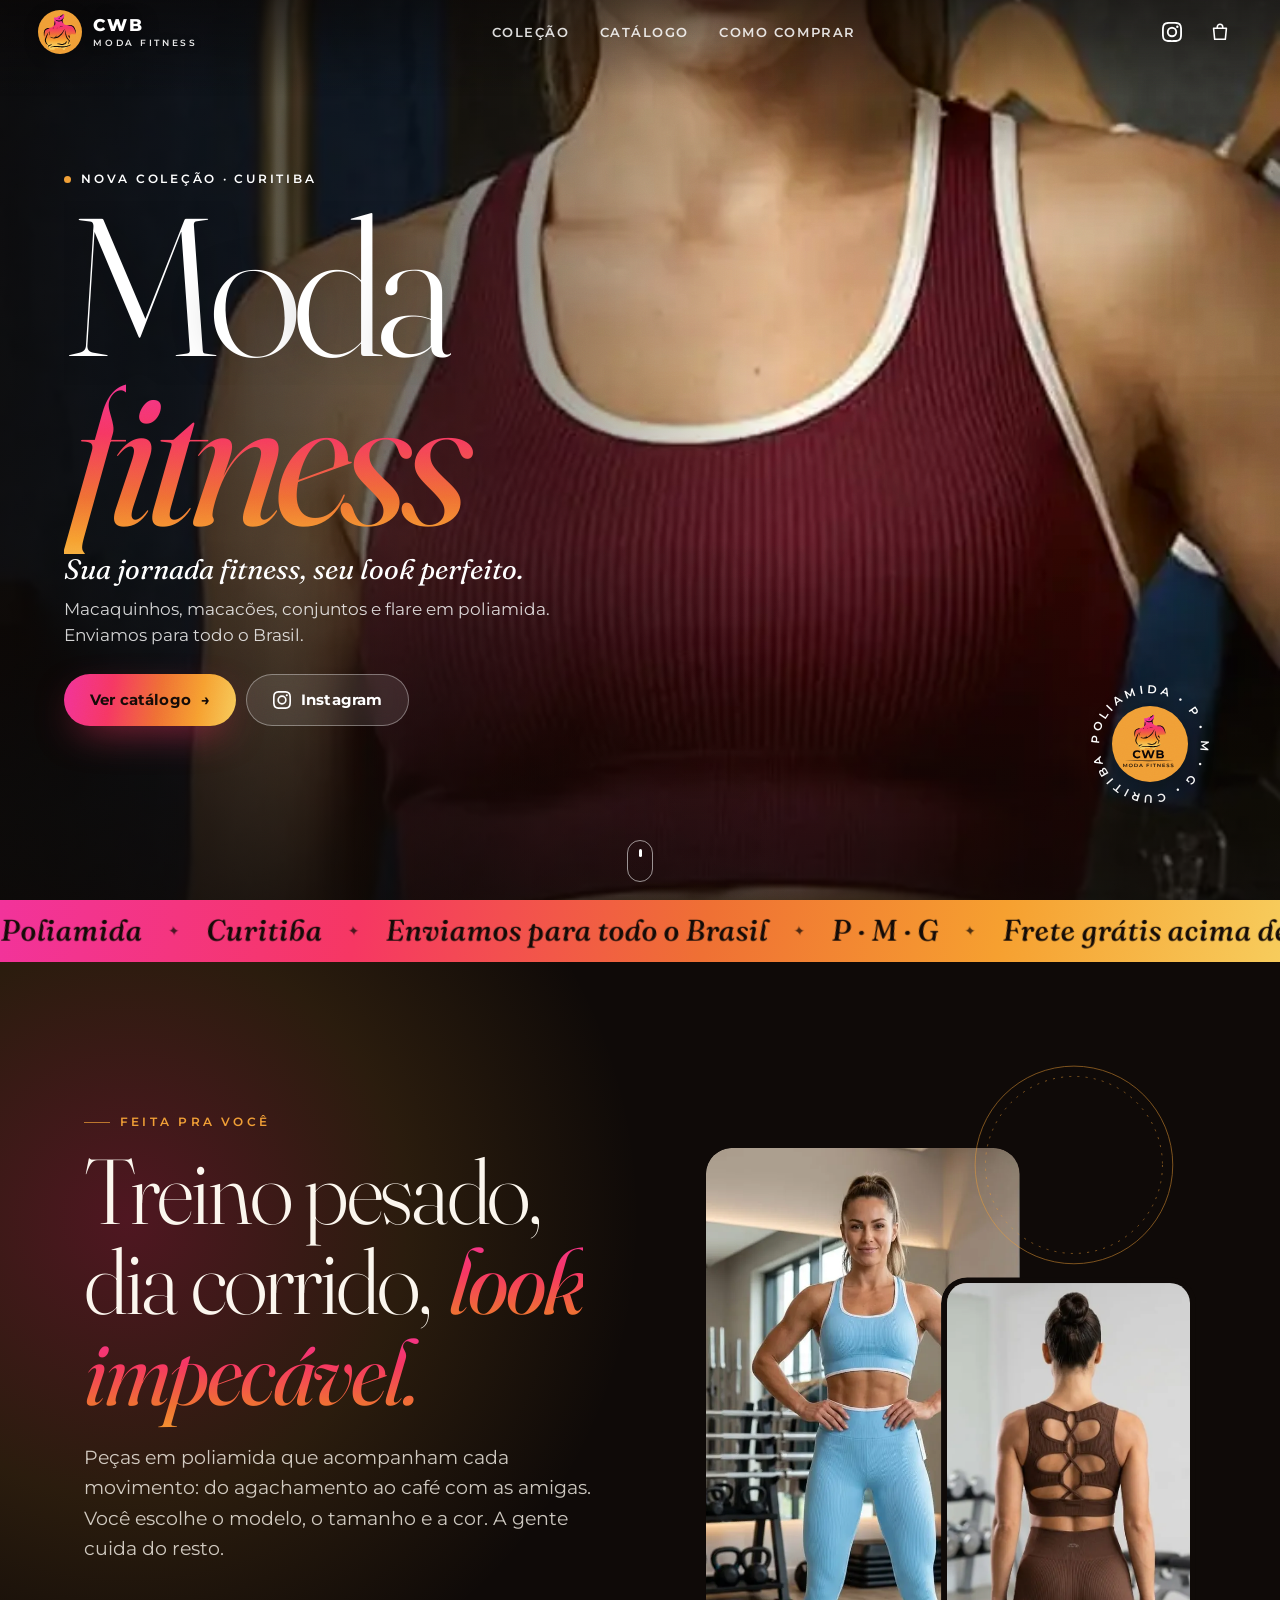
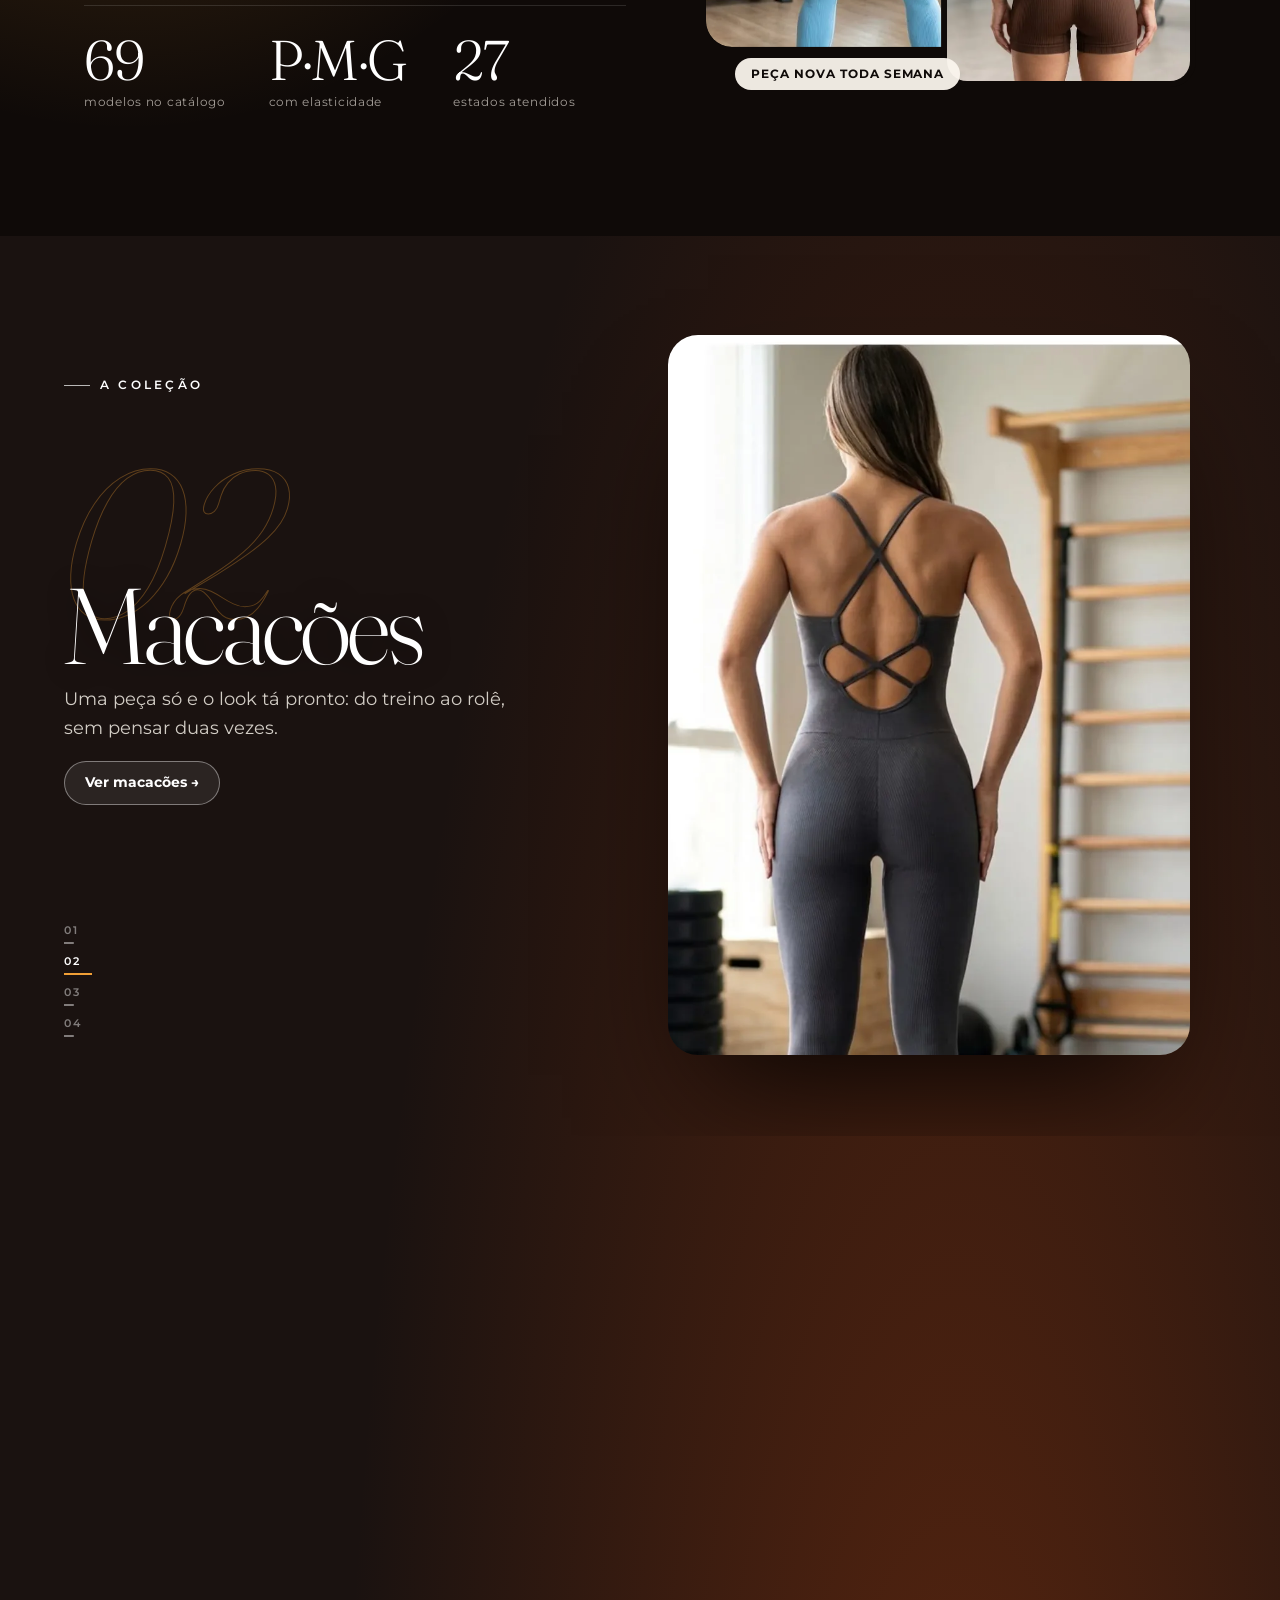
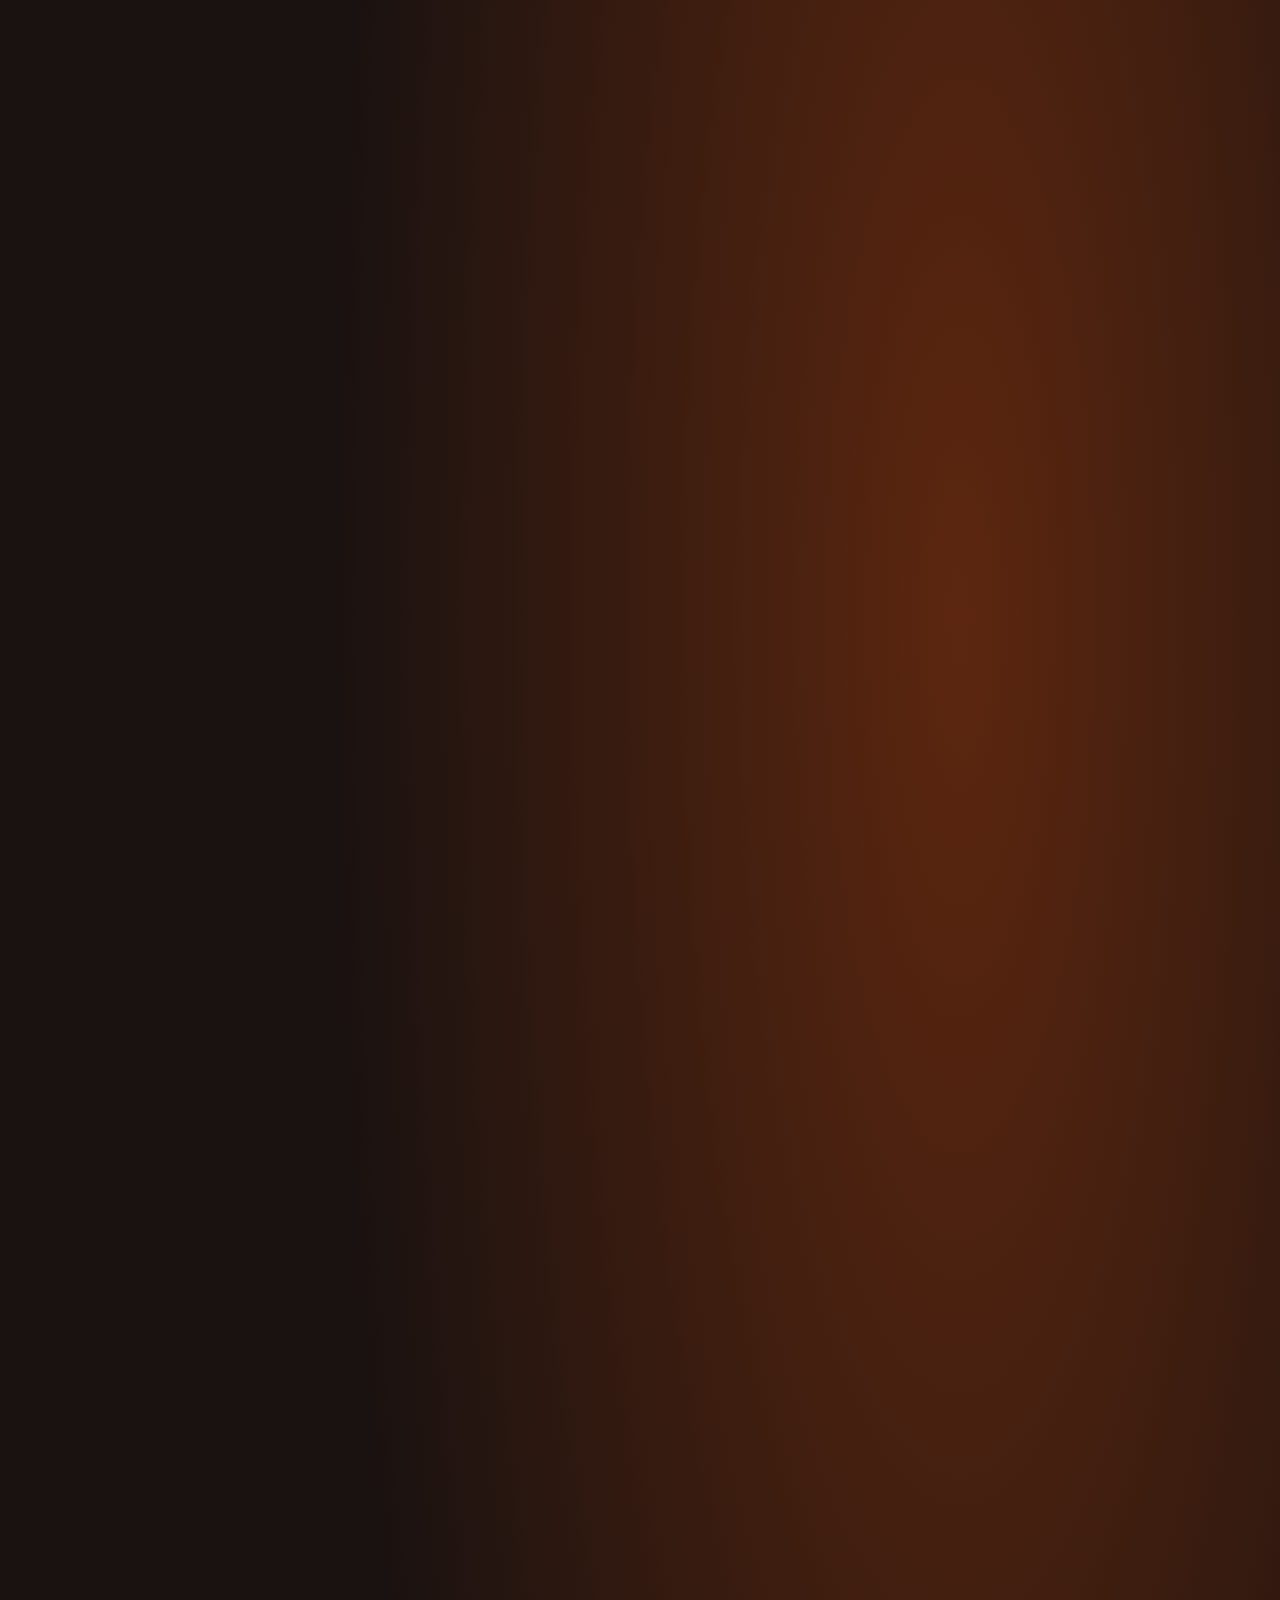
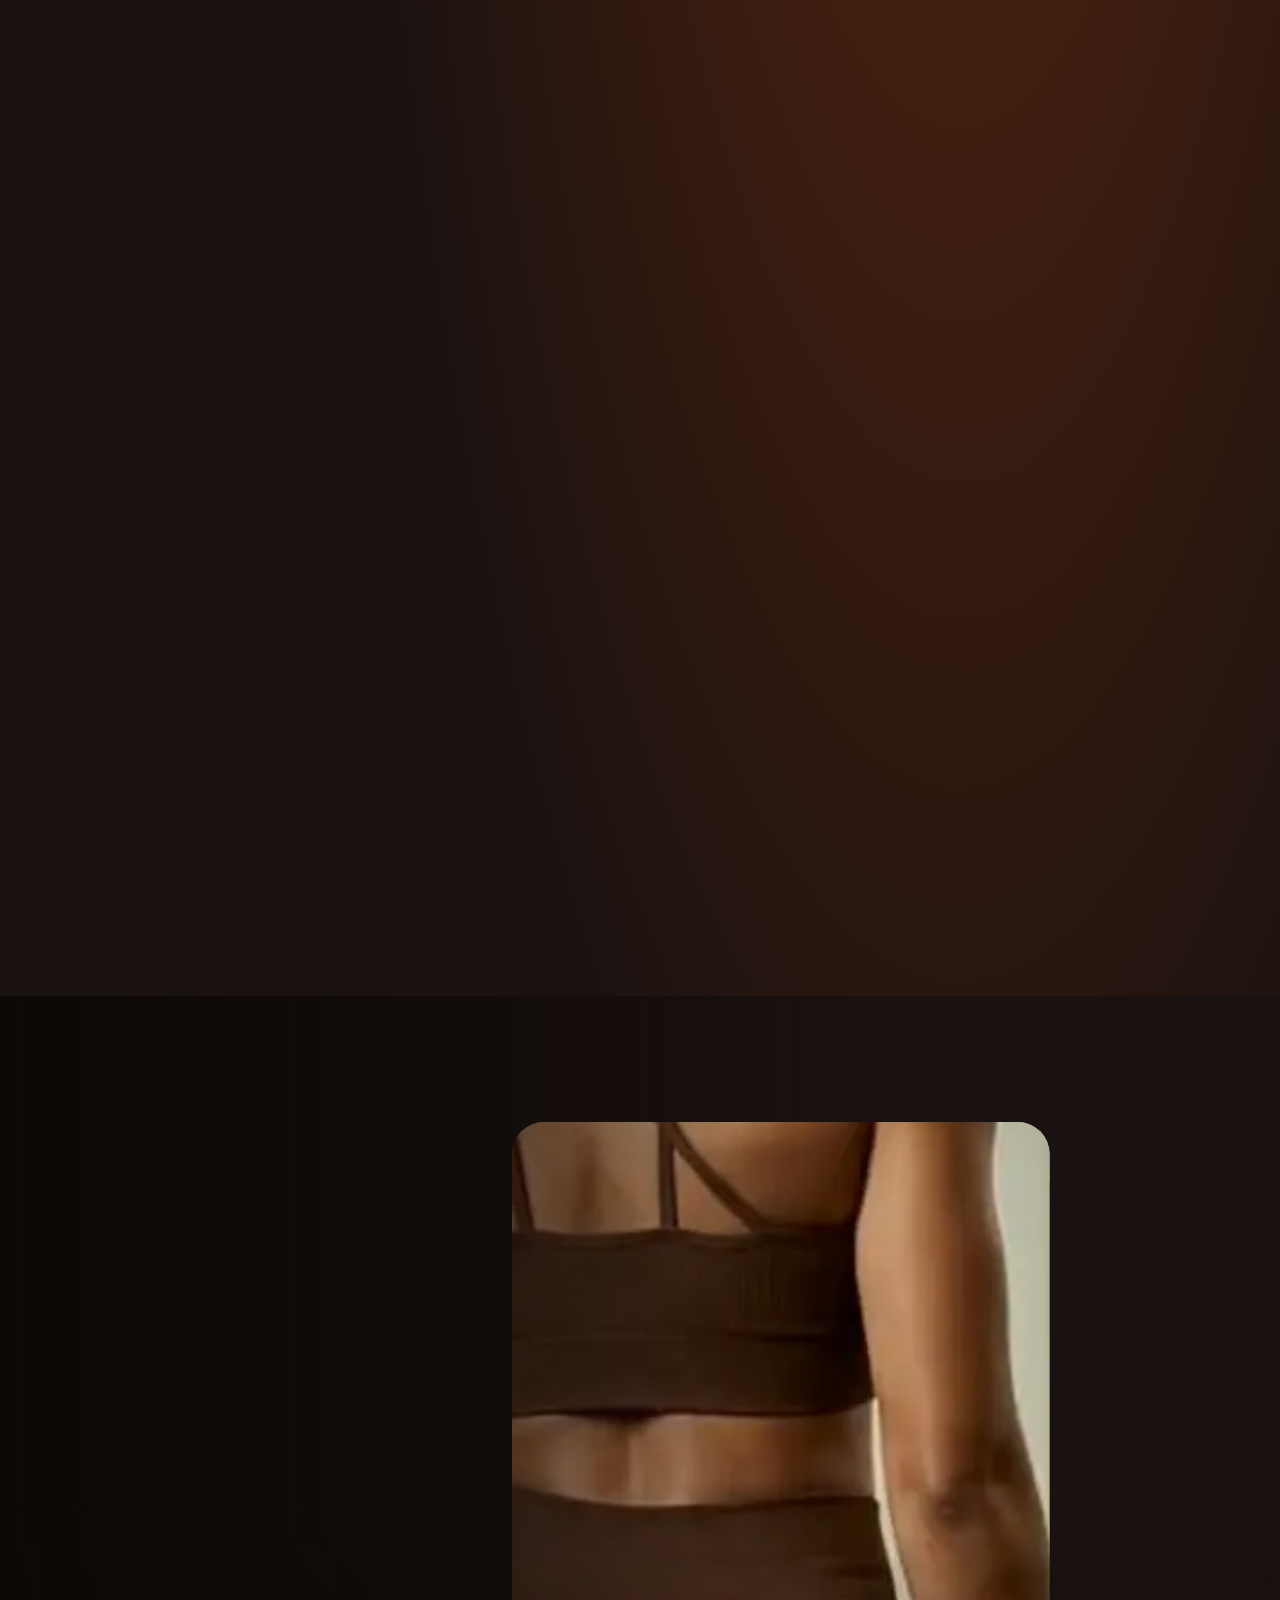
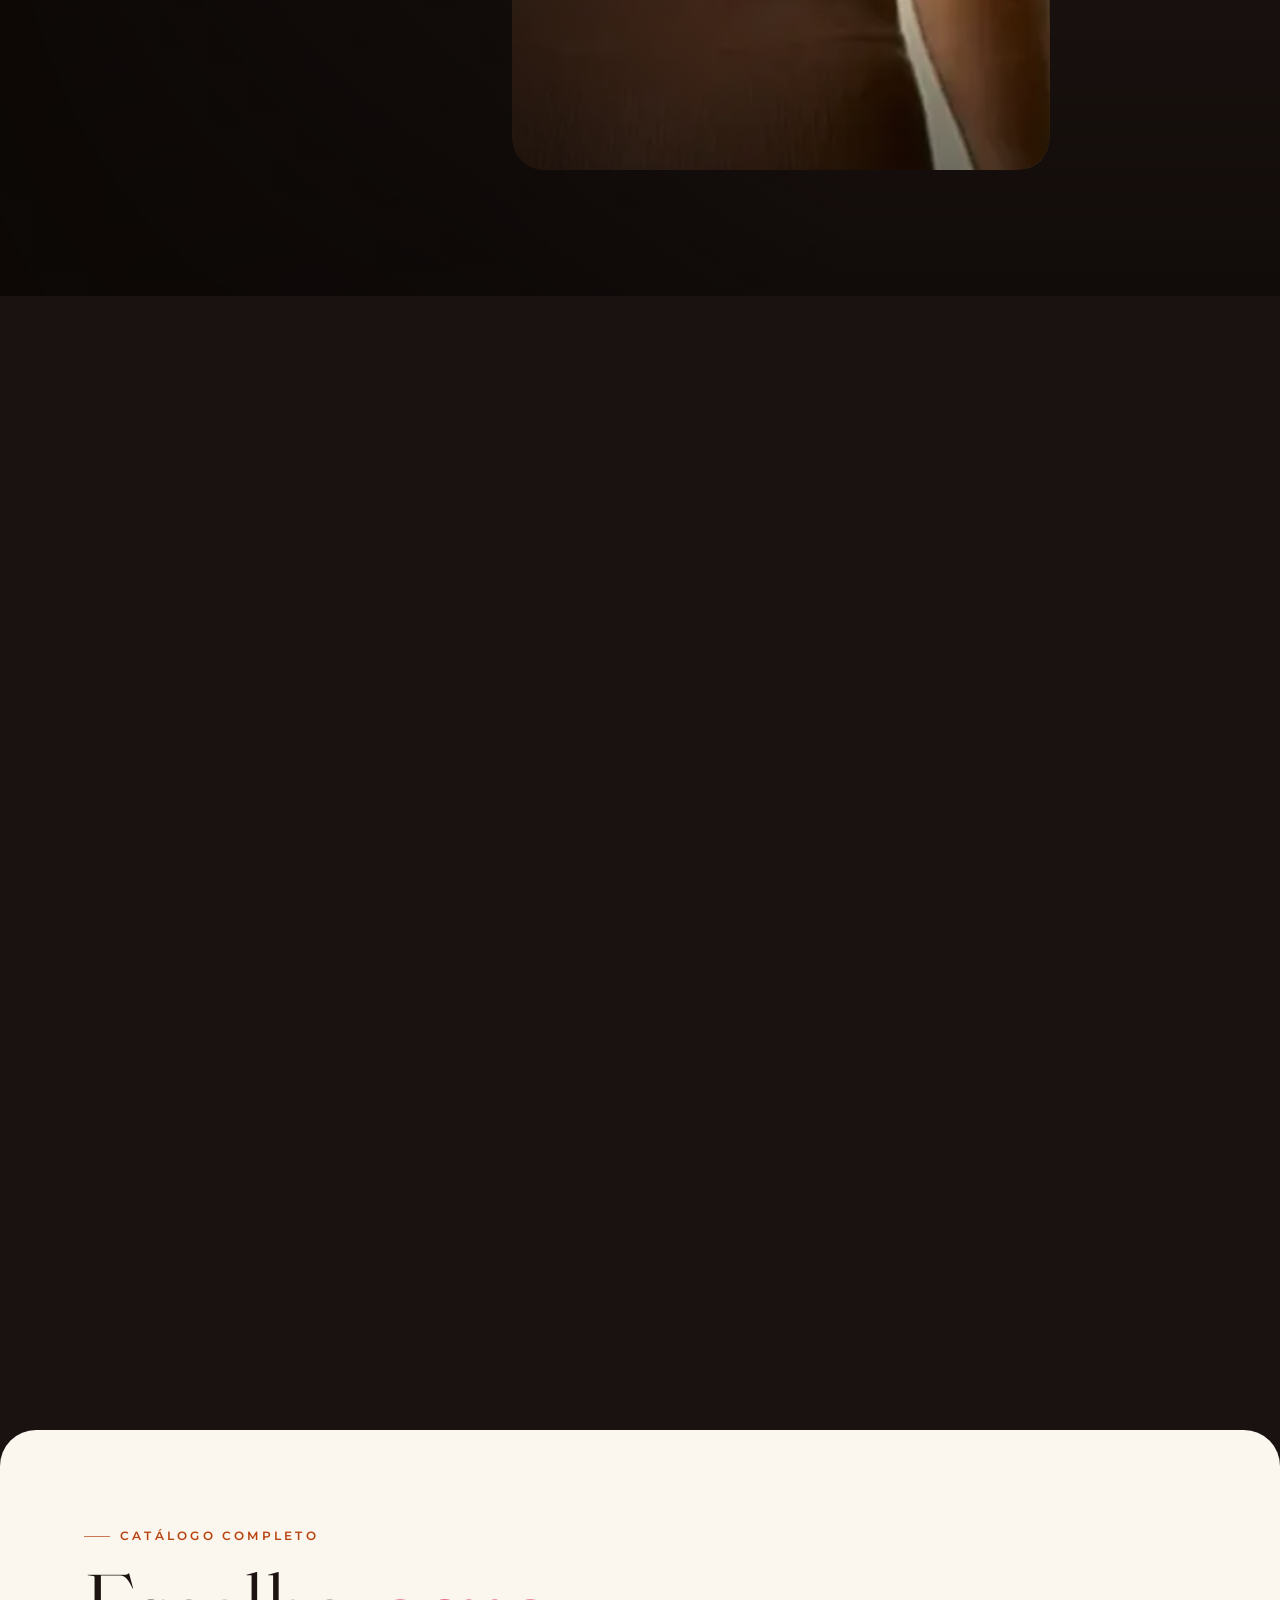
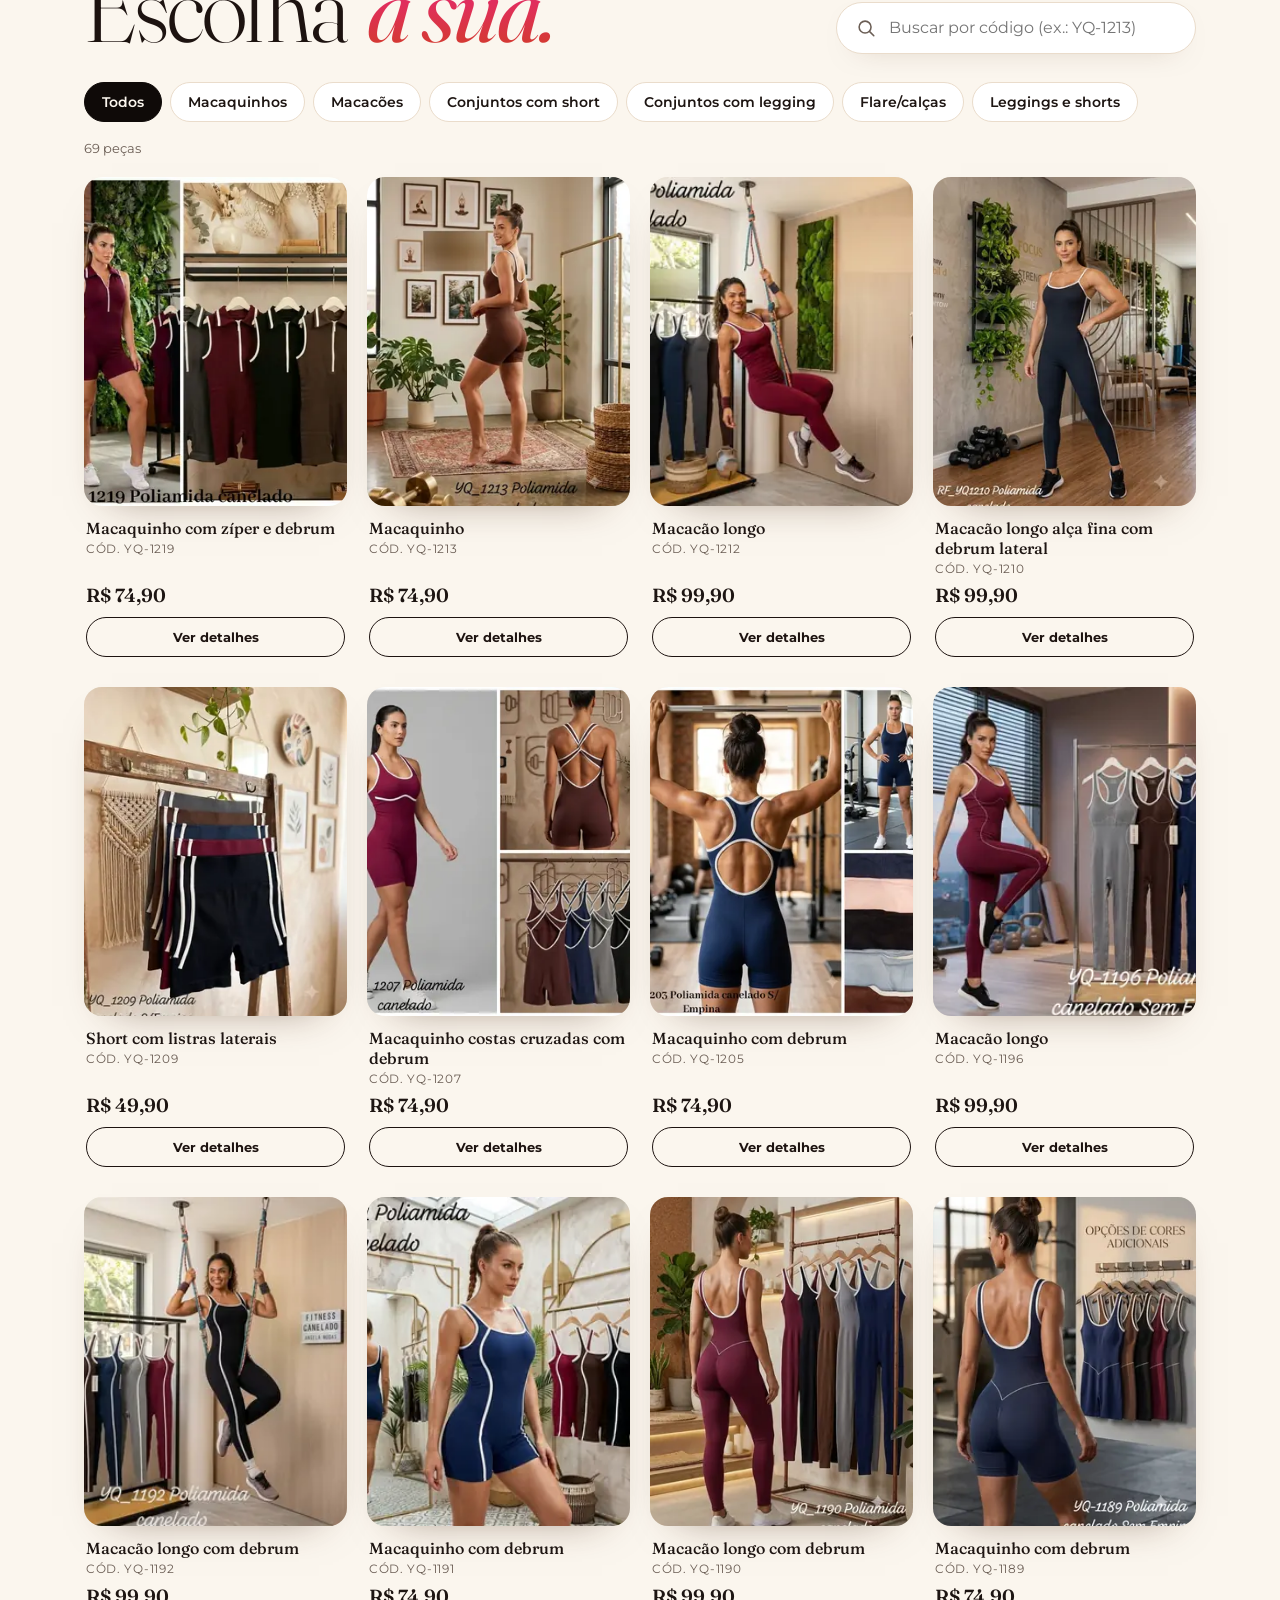
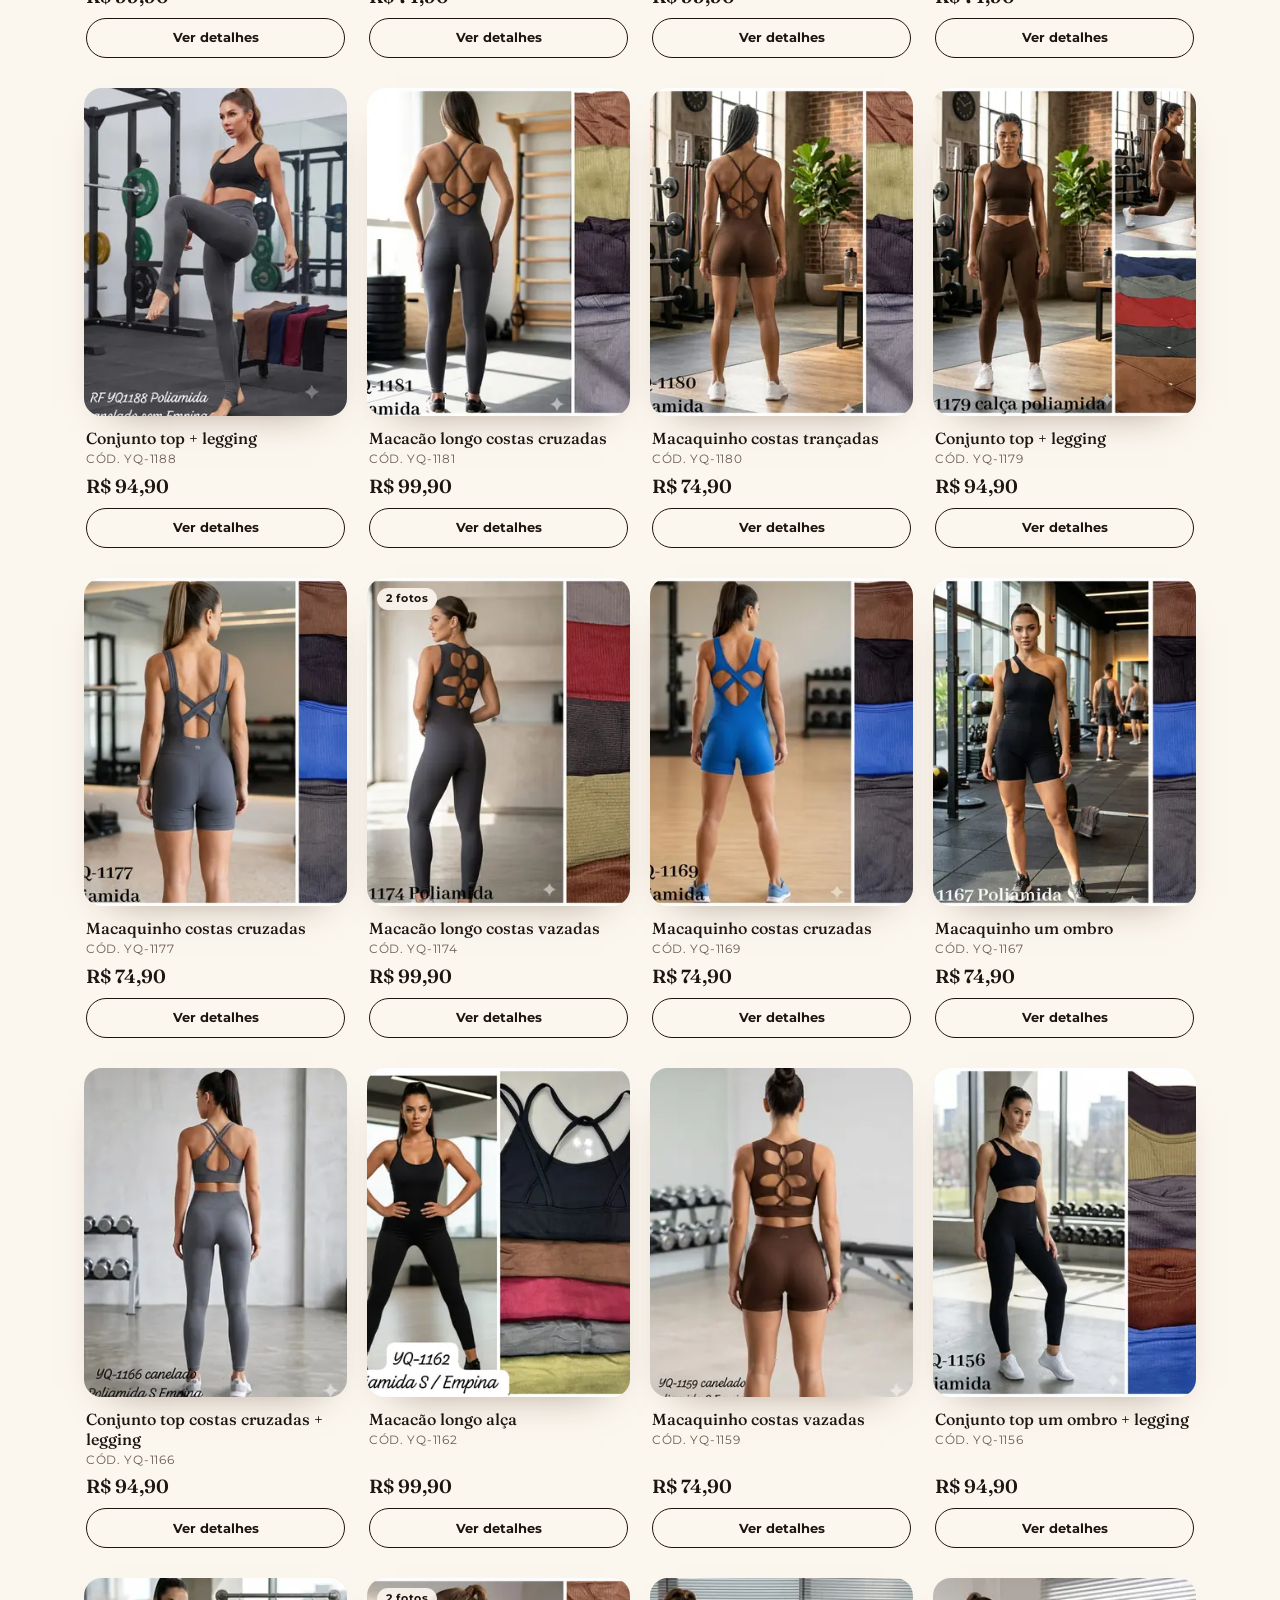
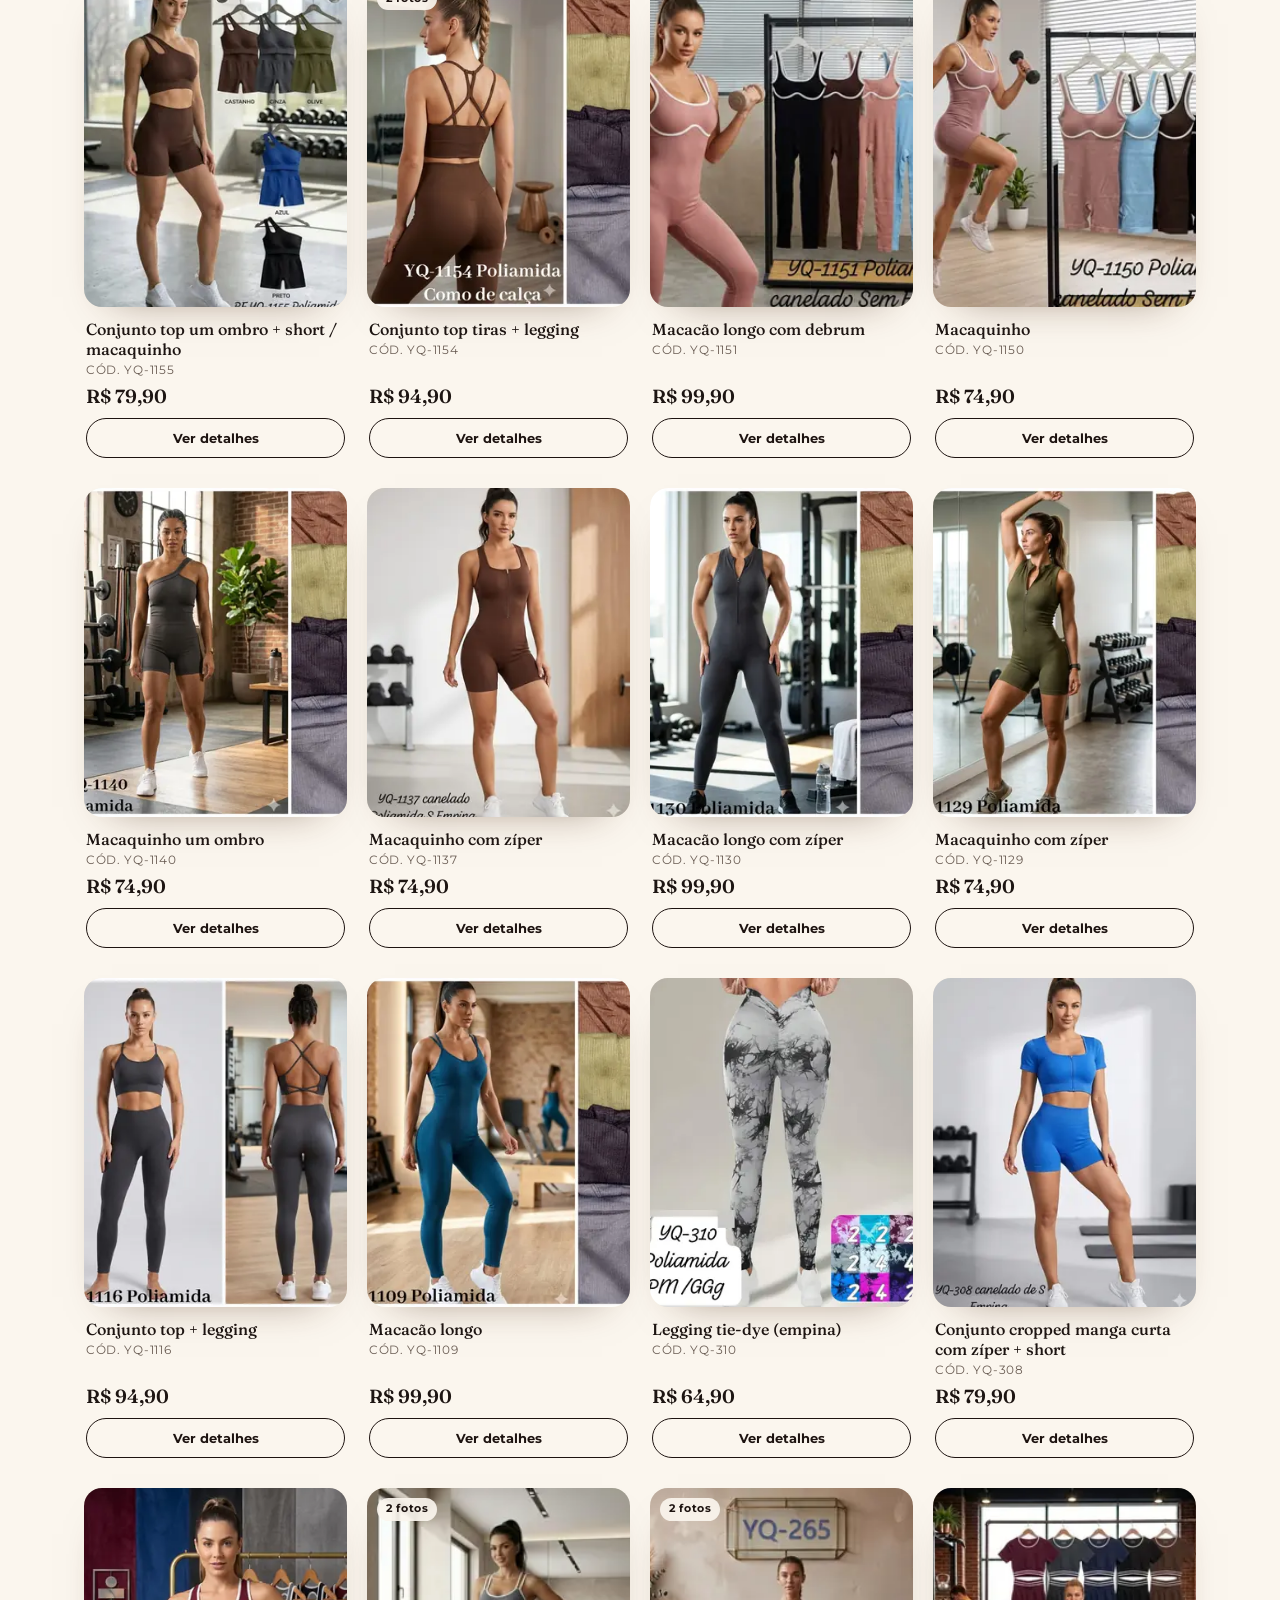
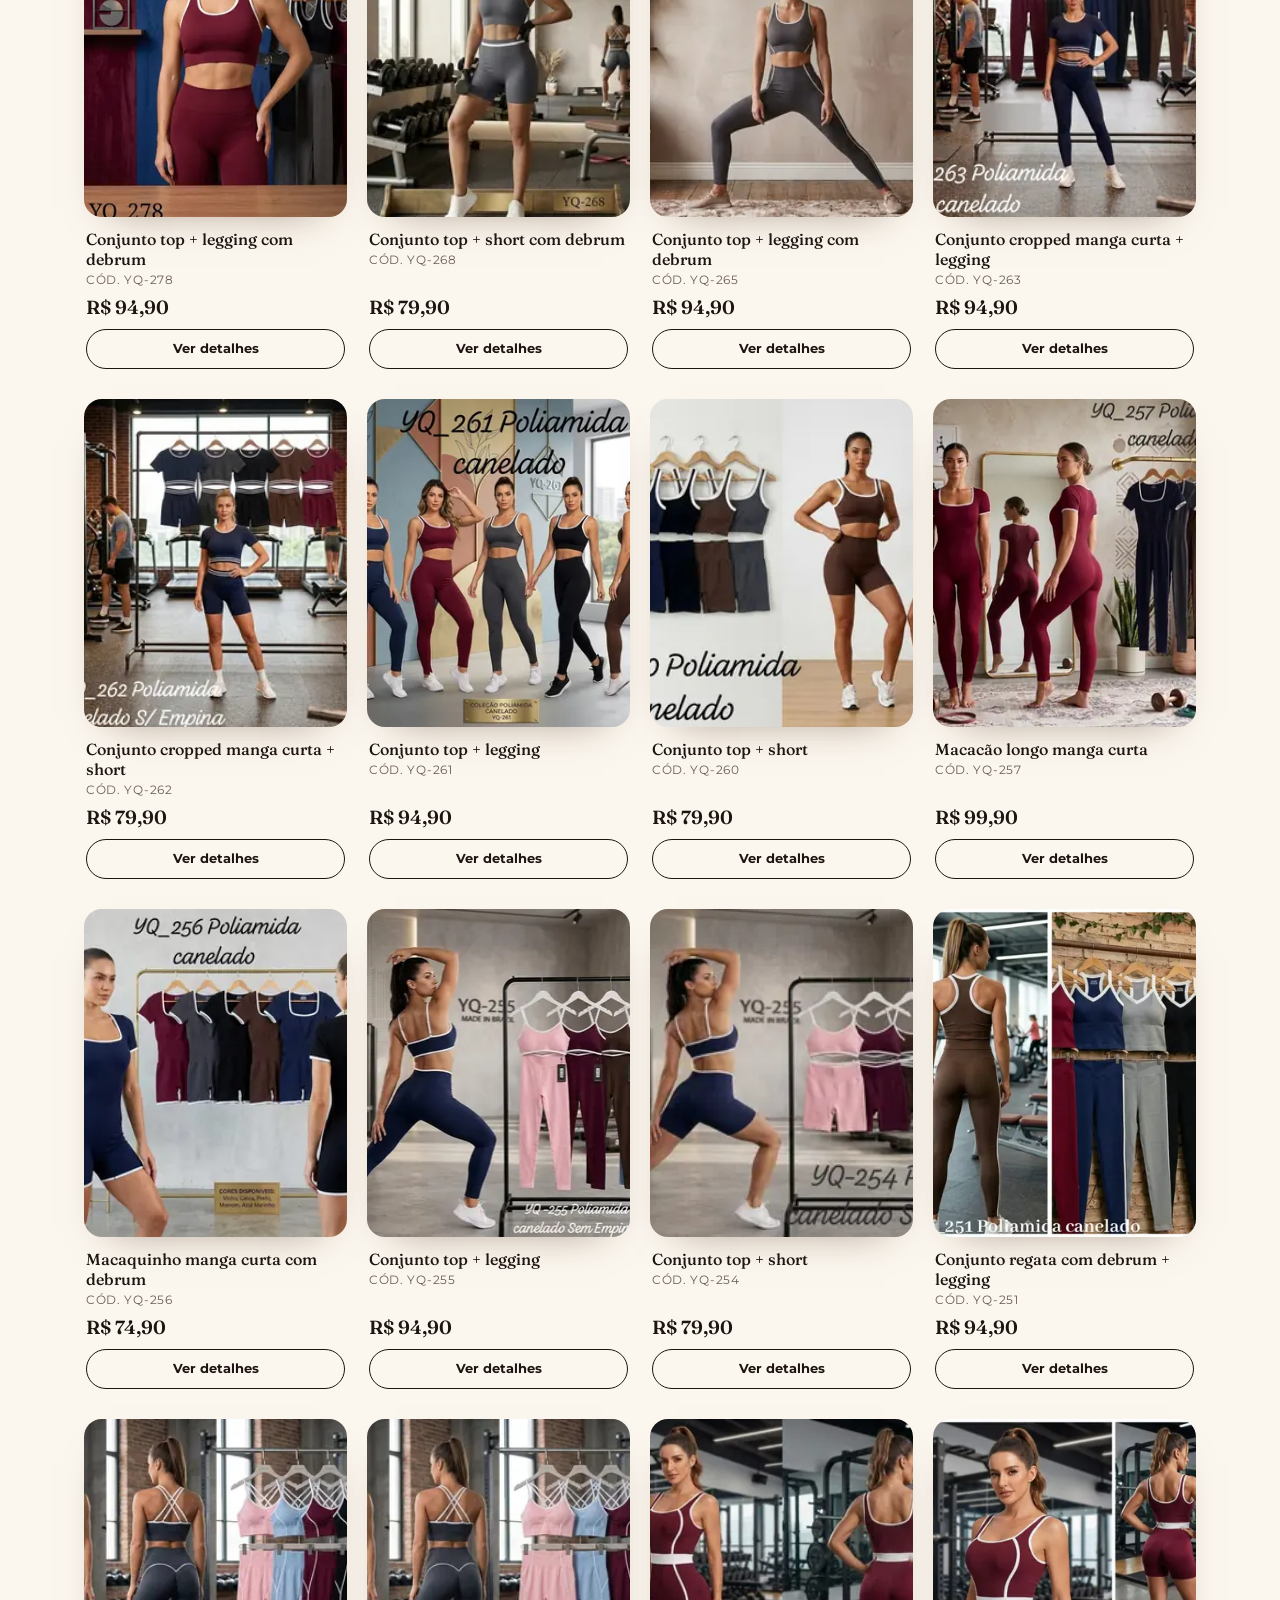
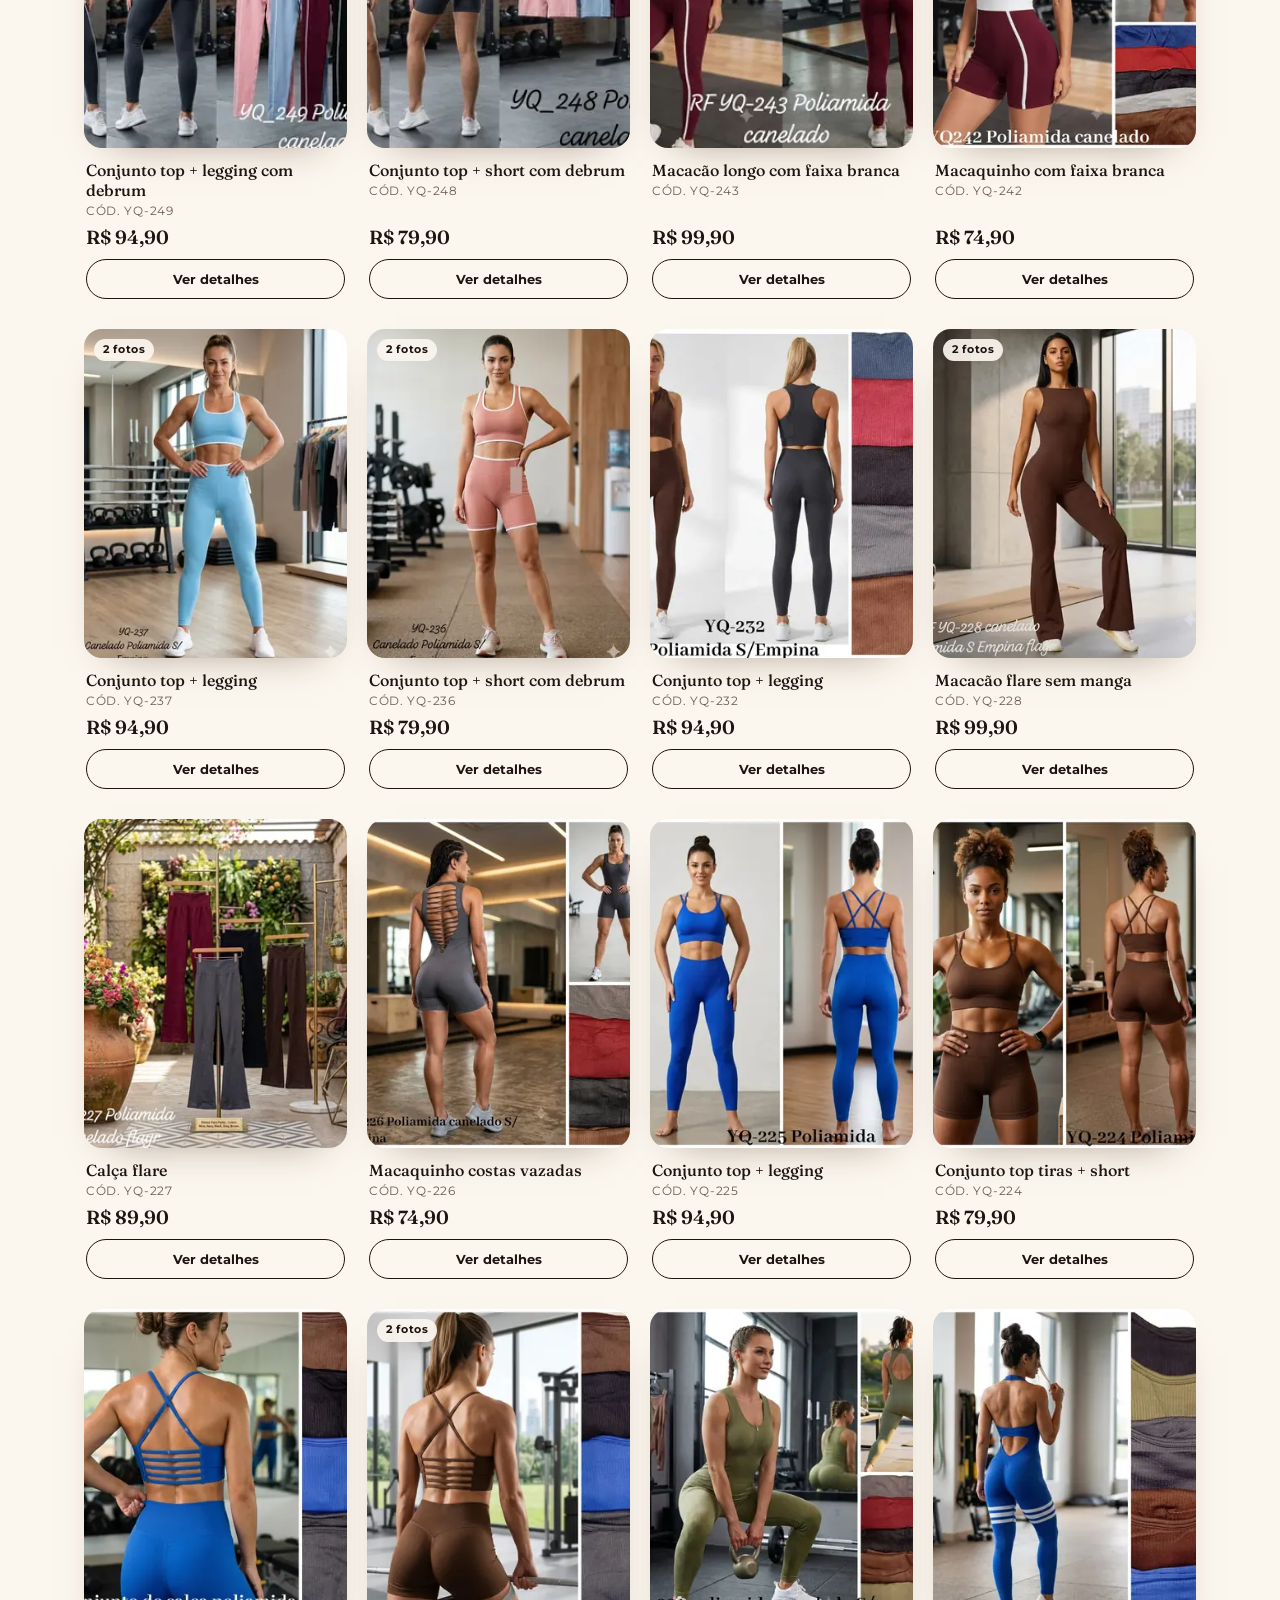
==== commit ce15a1c0: "v3: frete em tempo real + pagamento Mercado Pago com frete incluso; logo do Instagram em SVG e palet" ====
--- a/index.html
+++ b/index.html
@@ -5,7 +5,7 @@
 <meta name="viewport" content="width=device-width, initial-scale=1, viewport-fit=cover">
 <title>CWB Moda Fitness | Moda fitness em Curitiba</title>
 <meta name="description" content="Macaquinhos, macacões, conjuntos e flare em poliamida. Moda fitness feminina de Curitiba com envio para todo o Brasil. Peça pelo WhatsApp ou pague no Mercado Pago.">
-<meta name="theme-color" content="#160a13">
+<meta name="theme-color" content="#0f0a08">
 <link rel="canonical" href="https://ricksanches5567-art.github.io/cwb-modafitness/">
 <link rel="icon" href="favicon.svg" type="image/svg+xml">
 <link rel="apple-touch-icon" href="img/apple-touch-icon.png">
@@ -21,7 +21,7 @@
 <meta name="twitter:card" content="summary_large_image">
 <link rel="preconnect" href="https://fonts.googleapis.com">
 <link rel="preconnect" href="https://fonts.gstatic.com" crossorigin>
-<link href="https://fonts.googleapis.com/css2?family=Fraunces:ital,opsz,wght@0,9..144,300..700;1,9..144,300..600&family=Manrope:wght@400;500;600;700&display=swap" rel="stylesheet">
+<link href="https://fonts.googleapis.com/css2?family=Fraunces:ital,opsz,wght@0,9..144,300..700;1,9..144,300..600&family=Montserrat:wght@400;500;600;700;800&display=swap" rel="stylesheet">
 <link rel="preload" as="image" href="video/hero-m-poster.webp" media="(max-width: 767px)">
 <link rel="preload" as="image" href="video/hero-d-poster.webp" media="(min-width: 768px)">
 <link rel="stylesheet" href="css/style.css">
@@ -35,12 +35,9 @@
 
 <svg width="0" height="0" style="position:absolute" aria-hidden="true">
   <defs>
-    <symbol id="logo-mark" viewBox="0 0 64 64">
-      <circle cx="32" cy="32" r="30" fill="none" stroke="currentColor" stroke-width="1.6"/>
-      <circle cx="32" cy="32" r="25.5" fill="none" stroke="currentColor" stroke-width=".6" stroke-dasharray="1.2 3.2"/>
-      <text x="32" y="38.5" text-anchor="middle" font-family="Fraunces, Georgia, serif" font-style="italic" font-weight="500" font-size="19" fill="currentColor" letter-spacing="-.5">cwb</text>
-      <path d="M32 6.5l1.1 2.6 2.6 1.1-2.6 1.1L32 14l-1.1-2.7-2.6-1.1 2.6-1.1z" fill="currentColor"/>
-    </symbol>
+    <linearGradient id="cwbGrad" gradientUnits="userSpaceOnUse" x1="0" y1="14" x2="0" y2="84"><stop offset="0" stop-color="#ee2fa0"/><stop offset=".2" stop-color="#f2339b"/><stop offset=".44" stop-color="#f63763"/><stop offset=".62" stop-color="#ef7034"/><stop offset=".76" stop-color="#f6a030"/><stop offset=".92" stop-color="#f7cc5c"/></linearGradient>
+    <symbol id="logo-fig" viewBox="33 10 84 84"><path fill="url(#cwbGrad)" d="M55.27 85.06C55.19 83.59 54.85 83.01 53.53 82.03C52.21 81.06 51.91 80.67 51.25 79.06C50.71 77.75 49.89 76.25 49.02 75.03C48.59 74.43 48.17 73.76 48.08 73.54C47.99 73.33 47.7 72.63 47.45 72C47.19 71.37 46.87 70.6 46.75 70.3C46.44 69.59 46.3 68.69 46.3 67.49C46.3 66.15 46.18 65.62 45.56 64.3C44.96 63.04 44.85 62.6 44.71 60.95C44.25 55.85 44.35 51.12 44.95 49.4C45.36 48.2 46.58 47.08 48.58 46.06C51.08 44.79 52.5 44.32 54.75 44C55.72 43.87 56.52 43.68 57.35 43.4C58.01 43.18 58.89 42.9 59.3 42.79C60.88 42.35 61.91 41.59 62.81 40.22C63.88 38.59 64 37.89 64.07 33.09C64.13 28.9 64.07 28.18 63.6 26.82C63.27 25.86 63.23 25.43 63.45 25.01C63.72 24.48 64.2 24.37 66.6 24.3C69.1 24.23 69.38 24.15 70.45 23.2C71.69 22.11 72.31 21.85 74.55 21.5C77.19 21.08 78.66 20.39 80.37 18.78C81.47 17.75 81.98 17.67 82.66 18.42C83.44 19.27 83.48 20.26 82.86 22.87C82.36 24.98 82.14 25.55 81.39 26.57C80.32 28.03 80.16 28.68 80.23 31.1C80.29 33.46 80.27 33.41 82.41 36.02C84.35 38.39 84.59 38.46 90.94 38.6C95.63 38.7 95.94 38.75 98.25 39.89C100.18 40.84 100.45 41.08 101.71 42.91C102.95 44.71 102.96 44.73 103.45 46.1C103.65 46.68 104.1 47.76 104.45 48.5C105.21 50.11 105.27 50.4 105.36 53.1C105.43 55.48 105.36 55.82 104.71 56.22C104.36 56.45 104.29 56.45 100.3 56.5C96.25 56.55 96.25 56.55 95.59 56.87C94.88 57.22 94.54 57.61 94.24 58.4C94.01 59 93.93 61.89 94.1 63.15C94.36 65.1 94.35 65.75 94.01 66.84C93.57 68.24 93.47 69.02 93.52 70.74C93.58 72.86 93.84 73.37 95.18 73.98C95.55 74.14 96.11 74.39 96.42 74.53C97.34 74.94 97.24 75.16 95.84 75.9C95.39 76.13 94.47 76.73 93.79 77.22C93.11 77.71 92.05 78.45 91.43 78.85C90.82 79.26 89.89 79.92 89.38 80.32C88.14 81.31 87.71 81.6 86.72 82.09C85.18 82.86 84.73 83.51 84.63 85.11L84.57 86L82.6 86L80.63 86L80.57 85.3C80.46 84.01 79.99 83.36 78.92 83.03C78.4 82.87 77.8 82.85 72.45 82.85C65.99 82.85 65.89 82.86 65.3 83.43C64.87 83.85 64.7 84.31 64.63 85.22L64.57 86L59.95 86L55.33 86L55.27 85.06Z"/><path fill="currentColor" d="M56.21 81.66C56.06 81.48 56.29 81.24 56.7 81.16C56.86 81.13 57.14 81.07 57.3 81.04C57.48 81.01 57.7 80.85 57.85 80.65C58.17 80.24 58.39 80.15 59.67 79.9C60.24 79.8 61.01 79.6 61.39 79.46C63.53 78.69 70.64 78.52 76.1 79.12C78.66 79.4 83.63 79.43 85.05 79.17C85.55 79.08 86.33 78.96 86.8 78.9C87.27 78.85 88.19 78.62 88.85 78.41C89.51 78.19 90.31 77.96 90.62 77.9C90.95 77.83 91.36 77.66 91.61 77.48C91.84 77.32 92.34 77.07 92.72 76.94C93.11 76.81 93.62 76.57 93.86 76.42C94.39 76.06 95.07 75.93 95.28 76.13C95.5 76.36 95.34 76.67 94.77 77.09C94.48 77.3 94.16 77.57 94.06 77.69C93.86 77.91 92.4 78.8 92.24 78.8C92.19 78.8 91.7 79.02 91.15 79.29C87.43 81.1 82.32 81.87 77.48 81.36C76.67 81.27 75.68 81.2 75.28 81.2C74.88 81.2 73.88 81.14 73.05 81.06C68.19 80.59 67.91 80.57 65.46 80.63C64.14 80.66 62.55 80.76 61.95 80.85C61.34 80.93 60.26 81.07 59.53 81.16C58.66 81.26 58 81.39 57.61 81.56C56.93 81.83 56.38 81.87 56.21 81.66Z M53.25 81.17C53.17 81.04 53.05 80.69 53 80.39C52.95 80.09 52.82 79.36 52.7 78.76C52.47 77.51 52.49 77.45 53.18 77.35C54.14 77.21 55.66 76.78 56.03 76.54C56.84 76.01 59.8 75.82 59.8 76.3C59.8 76.49 59.47 76.69 58.83 76.9C58.45 77.02 57.98 77.23 57.76 77.37C57.55 77.51 57 77.74 56.54 77.9C55.63 78.2 54.55 78.85 54.15 79.31C54.01 79.49 53.89 79.79 53.85 80.08C53.67 81.41 53.55 81.63 53.25 81.17Z M50.93 76.56C50.72 76.37 50.22 75.91 49.81 75.55C49.4 75.18 48.98 74.76 48.87 74.62C48.76 74.47 48.54 74.22 48.39 74.05C48.24 73.89 48.01 73.55 47.87 73.3C47.74 73.05 47.46 72.58 47.26 72.25C47.06 71.92 46.85 71.47 46.79 71.25C46.74 71.03 46.55 70.42 46.38 69.9C45.7 67.79 46.06 65.56 47.64 62.15C47.77 61.88 47.95 61.4 48.05 61.1C48.15 60.8 48.36 60.29 48.52 59.97C48.67 59.66 48.89 59.17 49.01 58.89C49.12 58.6 49.34 58.19 49.5 57.96C49.66 57.73 49.89 57.28 50.01 56.95C50.14 56.62 50.36 56.19 50.5 56C50.64 55.81 50.84 55.43 50.94 55.16C51.04 54.9 51.31 54.47 51.55 54.2C51.8 53.92 52.01 53.56 52.08 53.29C52.22 52.72 52.42 52.45 52.64 52.53C52.93 52.65 52.76 53.64 52.35 54.12C52.19 54.31 52.1 54.58 52.05 55.02C52.01 55.38 51.84 55.97 51.65 56.4C51.47 56.81 51.19 57.55 51.04 58.05C50.9 58.54 50.64 59.2 50.49 59.5C50.33 59.8 50.13 60.41 50.05 60.85C49.96 61.28 49.72 62.03 49.51 62.5C48.77 64.13 48.24 66.06 48.15 67.5C48.05 69.02 48.23 69.85 49.13 71.92C49.24 72.18 49.46 72.51 49.61 72.66C49.77 72.81 49.97 73.15 50.06 73.42C50.14 73.68 50.38 74.13 50.57 74.41C50.76 74.7 50.99 75.13 51.07 75.37C51.18 75.69 51.33 75.88 51.56 76.02C51.9 76.22 52.08 76.59 51.95 76.79C51.81 77.02 51.31 76.9 50.93 76.56Z M76.95 76.7C76.62 76.65 75.89 76.5 75.34 76.36C74.78 76.21 73.85 76.03 73.27 75.95C72.52 75.86 72.09 75.74 71.78 75.57C71.54 75.44 71.04 75.25 70.66 75.16C68.77 74.7 69.03 74.15 71.15 74.16C72.3 74.16 73.04 74.24 75.08 74.6C76.14 74.78 76.61 74.81 78.43 74.78C80.55 74.75 80.55 74.75 81.1 74.43C81.4 74.26 81.88 74.08 82.15 74.04C82.89 73.94 83.38 73.74 83.8 73.37C84.01 73.2 84.55 72.73 85 72.35C85.45 71.97 85.9 71.49 86 71.29C86.1 71.09 86.31 70.85 86.45 70.76C86.6 70.66 86.84 70.31 87 69.96C87.32 69.24 87.56 69.08 87.82 69.4C88.17 69.84 88 71.23 87.51 71.94C87.35 72.16 87.11 72.55 86.97 72.8C86.64 73.39 84.9 75.06 84.17 75.49C83.61 75.82 82 76.36 80.7 76.65C80 76.81 77.99 76.83 76.95 76.7Z M90.34 74.74C90.25 74.38 90.36 73.84 90.59 73.51C90.7 73.35 90.86 72.95 90.94 72.62C91.02 72.29 91.2 71.76 91.34 71.44C91.83 70.36 92.02 69.24 91.81 68.67C91.75 68.53 91.39 68.16 91 67.84C90.6 67.52 90.04 66.94 89.75 66.55C89.46 66.16 88.98 65.56 88.67 65.22C88.26 64.76 87.91 64.17 87.28 62.88C86.34 60.98 86.2 60.61 85.9 59.17C85.78 58.64 85.6 57.94 85.49 57.62C84.79 55.64 84.76 49.78 85.44 49.21C85.77 48.94 85.95 49.9 86.04 52.52C86.11 54.15 86.21 54.8 86.56 55.57C86.68 55.86 86.88 56.52 86.99 57.05C87.1 57.57 87.31 58.28 87.45 58.62C87.6 58.97 87.83 59.63 87.97 60.1C88.1 60.57 88.37 61.17 88.56 61.45C88.74 61.73 89 62.22 89.13 62.56C89.82 64.31 91.34 66.21 92.81 67.16C93.18 67.39 93.55 67.69 93.64 67.81C93.89 68.17 93.84 68.86 93.52 69.55C93.36 69.88 93.15 70.39 93.06 70.68C92.96 70.97 92.74 71.42 92.56 71.68C92.38 71.94 92.16 72.37 92.07 72.65C91.97 72.92 91.71 73.46 91.48 73.85C90.79 75.01 90.47 75.26 90.34 74.74Z M61.16 64.1C60.27 63.97 59.72 63.83 59.41 63.66C59.16 63.53 58.62 63.25 58.23 63.05C57.78 62.83 57.44 62.58 57.34 62.41C57.25 62.25 56.98 62.03 56.74 61.92C56.45 61.78 56.28 61.62 56.24 61.46C56.1 60.88 56.5 60.85 57.15 61.39C57.45 61.64 57.82 61.83 58.13 61.91C58.41 61.97 58.89 62.13 59.19 62.25C59.96 62.56 61.57 62.83 62.34 62.78C62.9 62.75 63.04 62.69 63.54 62.32C64.3 61.74 64.33 61.74 64.74 62.14C65.11 62.52 65.29 62.57 65.61 62.4C65.81 62.29 66.2 61.61 66.2 61.37C66.2 61.07 67.2 59.21 67.44 59.05C67.92 58.73 68.03 58.9 67.95 59.83C67.88 60.76 67.97 61.11 68.35 61.36C68.59 61.52 68.63 61.51 69.08 61.35C69.63 61.14 71.66 60.05 72.27 59.64C74.45 58.14 77.84 54.99 78.86 53.5C79.1 53.14 79.45 52.66 79.63 52.44C79.8 52.21 80.09 51.79 80.25 51.5C80.41 51.21 80.72 50.68 80.93 50.31C81.14 49.95 81.44 49.52 81.6 49.35C81.76 49.19 81.97 48.81 82.08 48.52C82.35 47.81 83.2 46.58 83.4 46.62C83.62 46.66 83.66 47.45 83.46 47.75C83.37 47.89 83.21 48.24 83.1 48.53C82.99 48.83 82.76 49.28 82.6 49.52C82.43 49.77 82.18 50.3 82.05 50.7C81.91 51.1 81.69 51.57 81.56 51.75C81.42 51.93 81.2 52.33 81.06 52.63C80.82 53.17 80.01 54.44 79.04 55.8C77.95 57.32 75.85 59.34 73.75 60.9C72.59 61.77 69.86 63.22 68.55 63.67C66.94 64.22 63.35 64.43 61.16 64.1Z M93.41 63.81C93.31 63.71 93.15 63.38 93.05 63.09C92.88 62.55 91.97 61.07 91.66 60.81C91.55 60.72 91.36 60.69 91.06 60.73C90.57 60.8 90.4 60.69 90.4 60.3C90.4 60.03 90.96 59.02 91.32 58.63C91.77 58.14 92.54 58.29 92.82 58.92C93.74 60.92 93.79 61.09 94 62.78C94.09 63.5 94.09 63.74 94 63.85C93.83 64.05 93.64 64.04 93.41 63.81Z M44.55 60.17C44.37 59.67 44.17 57.29 44.13 55.28C44.07 52.53 44.18 51.26 44.56 50.36C44.7 50.02 44.92 49.43 45.06 49.04C45.28 48.42 45.42 48.21 46.29 47.29C47.16 46.37 47.39 46.19 48.21 45.78C49.08 45.34 50.62 44.7 51.7 44.33C52.39 44.1 54.53 44.09 54.77 44.33C55 44.55 54.89 44.66 53.95 45.16C52.73 45.8 52.57 45.87 51.82 46.04C51.12 46.19 50.16 46.67 48.62 47.61C47.76 48.15 47.39 48.59 46.77 49.81C46.27 50.81 46.18 51.08 46.04 52C45.96 52.58 45.8 53.5 45.69 54.05C45.39 55.59 45.23 56.61 45.05 58.3C44.96 59.15 44.86 59.95 44.84 60.08C44.79 60.32 44.62 60.38 44.55 60.17Z M54.43 57.93C54.08 57.13 54.16 53.91 54.55 53.21C54.84 52.68 54.93 52.43 55.14 51.6C55.32 50.89 55.38 50.75 55.55 50.75C55.88 50.75 55.81 52.18 55.41 53.37C55.1 54.31 54.91 55.96 54.94 57.6C54.95 58.14 54.92 58.25 54.77 58.28C54.65 58.31 54.55 58.2 54.43 57.93Z M105.26 54.08C105.23 54.01 105.16 53.77 105.09 53.55C105.03 53.33 104.83 52.88 104.65 52.55C104.46 52.2 104.23 51.54 104.11 50.99C103.99 50.46 103.75 49.74 103.59 49.39C103.42 49.04 103.15 48.42 102.99 48.03C102.83 47.63 102.57 47.07 102.41 46.78C102.25 46.49 102.04 46.05 101.94 45.8C101.71 45.2 100.75 43.81 100.01 42.99C99.46 42.38 98.56 41.71 97.44 41.07C97.17 40.92 96.8 40.69 96.63 40.56C96.2 40.25 95.37 40.11 93.21 39.99C90.66 39.85 88.8 39.54 88.8 39.26C88.8 39.03 89.32 38.88 90.8 38.69C93.94 38.28 96.23 38.52 98.15 39.44C98.65 39.68 99.19 39.93 99.37 40.01C99.95 40.26 101.57 41.86 102.2 42.81C103.22 44.34 103.87 45.72 104.05 46.74C104.16 47.37 104.29 47.77 104.49 48.09C104.75 48.5 104.8 48.72 104.94 50C105.03 50.8 105.22 51.92 105.36 52.49C105.5 53.06 105.6 53.66 105.58 53.83C105.55 54.15 105.33 54.32 105.26 54.08Z M61.14 44.96C61.11 44.87 61.1 44.74 61.13 44.67C61.28 44.26 63.13 43.89 63.26 44.24C63.35 44.48 63.15 44.67 62.62 44.84C61.83 45.1 61.21 45.15 61.14 44.96Z M69.05 44.7C68.88 44.52 68.88 44.49 69.04 44.25C69.4 43.7 70.09 43.73 69.95 44.29C69.81 44.87 69.38 45.06 69.05 44.7Z M74.11 42.76C73.87 42.48 74.21 42.29 75.36 42.06C75.74 41.98 76.48 41.81 77 41.67C77.74 41.47 78.32 41.41 79.65 41.36C81.33 41.29 81.79 41.35 81.55 41.59C81.41 41.73 80.5 41.9 79.91 41.9C79.66 41.9 79.12 41.97 78.7 42.05C78.29 42.13 77.64 42.23 77.25 42.28C76.86 42.33 76.17 42.49 75.7 42.64C74.74 42.93 74.28 42.97 74.11 42.76Z M63.24 39.95C63.14 39.7 63.3 39.08 63.55 38.69C63.81 38.29 63.95 37.82 64.05 37C64.09 36.7 64.2 36 64.31 35.45C64.41 34.9 64.53 33.83 64.58 33.07C64.68 31.45 64.79 31.21 65.27 31.56C65.75 31.91 65.88 32.34 66 33.8C66.05 34.54 66.1 35.61 66.1 36.18C66.1 37.22 66.1 37.22 65.52 37.78C65.19 38.09 64.7 38.7 64.41 39.12C63.8 40.04 63.38 40.33 63.24 39.95Z M80.54 35.31C80.31 35.17 80.16 34.95 80 34.54C79.89 34.22 79.64 33.8 79.46 33.59C79.27 33.39 79.03 32.96 78.91 32.64C78.3 30.93 77.54 30.61 76.06 31.44C75.23 31.91 74.6 31.99 72.76 31.89C71 31.8 70.82 31.77 70.15 31.4C69.88 31.25 69.44 31.05 69.18 30.95C68.92 30.85 68.54 30.63 68.33 30.45C68.12 30.28 67.74 30.04 67.48 29.92C66.84 29.64 65.9 28.91 65.9 28.7C65.9 28.38 66.5 28.29 66.88 28.56C67 28.64 67.61 28.96 68.22 29.27C69.32 29.81 69.36 29.82 70.56 29.91C71.23 29.96 72.01 30.05 72.3 30.1C73.56 30.34 75.43 30.11 76.16 29.63C76.39 29.47 76.84 29.17 77.16 28.96C77.49 28.75 78.02 28.34 78.35 28.05C78.68 27.76 79.13 27.41 79.35 27.26C79.75 27 80.18 26.46 81.05 25.18C81.41 24.63 81.55 24.5 81.76 24.5C82.02 24.5 82.02 24.51 81.96 25.02C81.88 25.61 81.74 25.92 81.21 26.61C81.01 26.88 80.66 27.44 80.45 27.85C80.08 28.57 80.07 28.64 80.02 29.82C79.95 31.79 80.1 32.98 80.48 33.51C80.79 33.95 81.17 35.21 81.05 35.4C80.96 35.54 80.89 35.53 80.54 35.31Z M72.42 26.57C72.21 26.31 72.18 25.84 72.37 25.62C72.71 25.2 75.14 24.74 75.39 25.03C75.7 25.42 75.3 25.8 74.3 26.05C73.94 26.14 73.45 26.32 73.21 26.46C72.72 26.73 72.57 26.75 72.42 26.57Z M75.79 23.35C75.35 23.06 75.3 22.94 75.3 22.26C75.3 21.58 75.39 21.48 76.4 20.97C78.43 19.94 78.82 19.67 79.99 18.49C81.41 17.08 81.92 17.16 81.2 18.68C80.76 19.62 79.95 20.54 78.56 21.68C78.04 22.12 77.72 22.47 77.55 22.81C77.14 23.6 76.46 23.81 75.79 23.35Z"/></symbol>
+    <symbol id="logo-full" viewBox="0 0 150 150"><path fill="url(#cwbGrad)" d="M55.27 85.06C55.19 83.59 54.85 83.01 53.53 82.03C52.21 81.06 51.91 80.67 51.25 79.06C50.71 77.75 49.89 76.25 49.02 75.03C48.59 74.43 48.17 73.76 48.08 73.54C47.99 73.33 47.7 72.63 47.45 72C47.19 71.37 46.87 70.6 46.75 70.3C46.44 69.59 46.3 68.69 46.3 67.49C46.3 66.15 46.18 65.62 45.56 64.3C44.96 63.04 44.85 62.6 44.71 60.95C44.25 55.85 44.35 51.12 44.95 49.4C45.36 48.2 46.58 47.08 48.58 46.06C51.08 44.79 52.5 44.32 54.75 44C55.72 43.87 56.52 43.68 57.35 43.4C58.01 43.18 58.89 42.9 59.3 42.79C60.88 42.35 61.91 41.59 62.81 40.22C63.88 38.59 64 37.89 64.07 33.09C64.13 28.9 64.07 28.18 63.6 26.82C63.27 25.86 63.23 25.43 63.45 25.01C63.72 24.48 64.2 24.37 66.6 24.3C69.1 24.23 69.38 24.15 70.45 23.2C71.69 22.11 72.31 21.85 74.55 21.5C77.19 21.08 78.66 20.39 80.37 18.78C81.47 17.75 81.98 17.67 82.66 18.42C83.44 19.27 83.48 20.26 82.86 22.87C82.36 24.98 82.14 25.55 81.39 26.57C80.32 28.03 80.16 28.68 80.23 31.1C80.29 33.46 80.27 33.41 82.41 36.02C84.35 38.39 84.59 38.46 90.94 38.6C95.63 38.7 95.94 38.75 98.25 39.89C100.18 40.84 100.45 41.08 101.71 42.91C102.95 44.71 102.96 44.73 103.45 46.1C103.65 46.68 104.1 47.76 104.45 48.5C105.21 50.11 105.27 50.4 105.36 53.1C105.43 55.48 105.36 55.82 104.71 56.22C104.36 56.45 104.29 56.45 100.3 56.5C96.25 56.55 96.25 56.55 95.59 56.87C94.88 57.22 94.54 57.61 94.24 58.4C94.01 59 93.93 61.89 94.1 63.15C94.36 65.1 94.35 65.75 94.01 66.84C93.57 68.24 93.47 69.02 93.52 70.74C93.58 72.86 93.84 73.37 95.18 73.98C95.55 74.14 96.11 74.39 96.42 74.53C97.34 74.94 97.24 75.16 95.84 75.9C95.39 76.13 94.47 76.73 93.79 77.22C93.11 77.71 92.05 78.45 91.43 78.85C90.82 79.26 89.89 79.92 89.38 80.32C88.14 81.31 87.71 81.6 86.72 82.09C85.18 82.86 84.73 83.51 84.63 85.11L84.57 86L82.6 86L80.63 86L80.57 85.3C80.46 84.01 79.99 83.36 78.92 83.03C78.4 82.87 77.8 82.85 72.45 82.85C65.99 82.85 65.89 82.86 65.3 83.43C64.87 83.85 64.7 84.31 64.63 85.22L64.57 86L59.95 86L55.33 86L55.27 85.06Z"/><path fill="currentColor" d="M56.21 81.66C56.06 81.48 56.29 81.24 56.7 81.16C56.86 81.13 57.14 81.07 57.3 81.04C57.48 81.01 57.7 80.85 57.85 80.65C58.17 80.24 58.39 80.15 59.67 79.9C60.24 79.8 61.01 79.6 61.39 79.46C63.53 78.69 70.64 78.52 76.1 79.12C78.66 79.4 83.63 79.43 85.05 79.17C85.55 79.08 86.33 78.96 86.8 78.9C87.27 78.85 88.19 78.62 88.85 78.41C89.51 78.19 90.31 77.96 90.62 77.9C90.95 77.83 91.36 77.66 91.61 77.48C91.84 77.32 92.34 77.07 92.72 76.94C93.11 76.81 93.62 76.57 93.86 76.42C94.39 76.06 95.07 75.93 95.28 76.13C95.5 76.36 95.34 76.67 94.77 77.09C94.48 77.3 94.16 77.57 94.06 77.69C93.86 77.91 92.4 78.8 92.24 78.8C92.19 78.8 91.7 79.02 91.15 79.29C87.43 81.1 82.32 81.87 77.48 81.36C76.67 81.27 75.68 81.2 75.28 81.2C74.88 81.2 73.88 81.14 73.05 81.06C68.19 80.59 67.91 80.57 65.46 80.63C64.14 80.66 62.55 80.76 61.95 80.85C61.34 80.93 60.26 81.07 59.53 81.16C58.66 81.26 58 81.39 57.61 81.56C56.93 81.83 56.38 81.87 56.21 81.66Z M53.25 81.17C53.17 81.04 53.05 80.69 53 80.39C52.95 80.09 52.82 79.36 52.7 78.76C52.47 77.51 52.49 77.45 53.18 77.35C54.14 77.21 55.66 76.78 56.03 76.54C56.84 76.01 59.8 75.82 59.8 76.3C59.8 76.49 59.47 76.69 58.83 76.9C58.45 77.02 57.98 77.23 57.76 77.37C57.55 77.51 57 77.74 56.54 77.9C55.63 78.2 54.55 78.85 54.15 79.31C54.01 79.49 53.89 79.79 53.85 80.08C53.67 81.41 53.55 81.63 53.25 81.17Z M50.93 76.56C50.72 76.37 50.22 75.91 49.81 75.55C49.4 75.18 48.98 74.76 48.87 74.62C48.76 74.47 48.54 74.22 48.39 74.05C48.24 73.89 48.01 73.55 47.87 73.3C47.74 73.05 47.46 72.58 47.26 72.25C47.06 71.92 46.85 71.47 46.79 71.25C46.74 71.03 46.55 70.42 46.38 69.9C45.7 67.79 46.06 65.56 47.64 62.15C47.77 61.88 47.95 61.4 48.05 61.1C48.15 60.8 48.36 60.29 48.52 59.97C48.67 59.66 48.89 59.17 49.01 58.89C49.12 58.6 49.34 58.19 49.5 57.96C49.66 57.73 49.89 57.28 50.01 56.95C50.14 56.62 50.36 56.19 50.5 56C50.64 55.81 50.84 55.43 50.94 55.16C51.04 54.9 51.31 54.47 51.55 54.2C51.8 53.92 52.01 53.56 52.08 53.29C52.22 52.72 52.42 52.45 52.64 52.53C52.93 52.65 52.76 53.64 52.35 54.12C52.19 54.31 52.1 54.58 52.05 55.02C52.01 55.38 51.84 55.97 51.65 56.4C51.47 56.81 51.19 57.55 51.04 58.05C50.9 58.54 50.64 59.2 50.49 59.5C50.33 59.8 50.13 60.41 50.05 60.85C49.96 61.28 49.72 62.03 49.51 62.5C48.77 64.13 48.24 66.06 48.15 67.5C48.05 69.02 48.23 69.85 49.13 71.92C49.24 72.18 49.46 72.51 49.61 72.66C49.77 72.81 49.97 73.15 50.06 73.42C50.14 73.68 50.38 74.13 50.57 74.41C50.76 74.7 50.99 75.13 51.07 75.37C51.18 75.69 51.33 75.88 51.56 76.02C51.9 76.22 52.08 76.59 51.95 76.79C51.81 77.02 51.31 76.9 50.93 76.56Z M76.95 76.7C76.62 76.65 75.89 76.5 75.34 76.36C74.78 76.21 73.85 76.03 73.27 75.95C72.52 75.86 72.09 75.74 71.78 75.57C71.54 75.44 71.04 75.25 70.66 75.16C68.77 74.7 69.03 74.15 71.15 74.16C72.3 74.16 73.04 74.24 75.08 74.6C76.14 74.78 76.61 74.81 78.43 74.78C80.55 74.75 80.55 74.75 81.1 74.43C81.4 74.26 81.88 74.08 82.15 74.04C82.89 73.94 83.38 73.74 83.8 73.37C84.01 73.2 84.55 72.73 85 72.35C85.45 71.97 85.9 71.49 86 71.29C86.1 71.09 86.31 70.85 86.45 70.76C86.6 70.66 86.84 70.31 87 69.96C87.32 69.24 87.56 69.08 87.82 69.4C88.17 69.84 88 71.23 87.51 71.94C87.35 72.16 87.11 72.55 86.97 72.8C86.64 73.39 84.9 75.06 84.17 75.49C83.61 75.82 82 76.36 80.7 76.65C80 76.81 77.99 76.83 76.95 76.7Z M90.34 74.74C90.25 74.38 90.36 73.84 90.59 73.51C90.7 73.35 90.86 72.95 90.94 72.62C91.02 72.29 91.2 71.76 91.34 71.44C91.83 70.36 92.02 69.24 91.81 68.67C91.75 68.53 91.39 68.16 91 67.84C90.6 67.52 90.04 66.94 89.75 66.55C89.46 66.16 88.98 65.56 88.67 65.22C88.26 64.76 87.91 64.17 87.28 62.88C86.34 60.98 86.2 60.61 85.9 59.17C85.78 58.64 85.6 57.94 85.49 57.62C84.79 55.64 84.76 49.78 85.44 49.21C85.77 48.94 85.95 49.9 86.04 52.52C86.11 54.15 86.21 54.8 86.56 55.57C86.68 55.86 86.88 56.52 86.99 57.05C87.1 57.57 87.31 58.28 87.45 58.62C87.6 58.97 87.83 59.63 87.97 60.1C88.1 60.57 88.37 61.17 88.56 61.45C88.74 61.73 89 62.22 89.13 62.56C89.82 64.31 91.34 66.21 92.81 67.16C93.18 67.39 93.55 67.69 93.64 67.81C93.89 68.17 93.84 68.86 93.52 69.55C93.36 69.88 93.15 70.39 93.06 70.68C92.96 70.97 92.74 71.42 92.56 71.68C92.38 71.94 92.16 72.37 92.07 72.65C91.97 72.92 91.71 73.46 91.48 73.85C90.79 75.01 90.47 75.26 90.34 74.74Z M61.16 64.1C60.27 63.97 59.72 63.83 59.41 63.66C59.16 63.53 58.62 63.25 58.23 63.05C57.78 62.83 57.44 62.58 57.34 62.41C57.25 62.25 56.98 62.03 56.74 61.92C56.45 61.78 56.28 61.62 56.24 61.46C56.1 60.88 56.5 60.85 57.15 61.39C57.45 61.64 57.82 61.83 58.13 61.91C58.41 61.97 58.89 62.13 59.19 62.25C59.96 62.56 61.57 62.83 62.34 62.78C62.9 62.75 63.04 62.69 63.54 62.32C64.3 61.74 64.33 61.74 64.74 62.14C65.11 62.52 65.29 62.57 65.61 62.4C65.81 62.29 66.2 61.61 66.2 61.37C66.2 61.07 67.2 59.21 67.44 59.05C67.92 58.73 68.03 58.9 67.95 59.83C67.88 60.76 67.97 61.11 68.35 61.36C68.59 61.52 68.63 61.51 69.08 61.35C69.63 61.14 71.66 60.05 72.27 59.64C74.45 58.14 77.84 54.99 78.86 53.5C79.1 53.14 79.45 52.66 79.63 52.44C79.8 52.21 80.09 51.79 80.25 51.5C80.41 51.21 80.72 50.68 80.93 50.31C81.14 49.95 81.44 49.52 81.6 49.35C81.76 49.19 81.97 48.81 82.08 48.52C82.35 47.81 83.2 46.58 83.4 46.62C83.62 46.66 83.66 47.45 83.46 47.75C83.37 47.89 83.21 48.24 83.1 48.53C82.99 48.83 82.76 49.28 82.6 49.52C82.43 49.77 82.18 50.3 82.05 50.7C81.91 51.1 81.69 51.57 81.56 51.75C81.42 51.93 81.2 52.33 81.06 52.63C80.82 53.17 80.01 54.44 79.04 55.8C77.95 57.32 75.85 59.34 73.75 60.9C72.59 61.77 69.86 63.22 68.55 63.67C66.94 64.22 63.35 64.43 61.16 64.1Z M93.41 63.81C93.31 63.71 93.15 63.38 93.05 63.09C92.88 62.55 91.97 61.07 91.66 60.81C91.55 60.72 91.36 60.69 91.06 60.73C90.57 60.8 90.4 60.69 90.4 60.3C90.4 60.03 90.96 59.02 91.32 58.63C91.77 58.14 92.54 58.29 92.82 58.92C93.74 60.92 93.79 61.09 94 62.78C94.09 63.5 94.09 63.74 94 63.85C93.83 64.05 93.64 64.04 93.41 63.81Z M44.55 60.17C44.37 59.67 44.17 57.29 44.13 55.28C44.07 52.53 44.18 51.26 44.56 50.36C44.7 50.02 44.92 49.43 45.06 49.04C45.28 48.42 45.42 48.21 46.29 47.29C47.16 46.37 47.39 46.19 48.21 45.78C49.08 45.34 50.62 44.7 51.7 44.33C52.39 44.1 54.53 44.09 54.77 44.33C55 44.55 54.89 44.66 53.95 45.16C52.73 45.8 52.57 45.87 51.82 46.04C51.12 46.19 50.16 46.67 48.62 47.61C47.76 48.15 47.39 48.59 46.77 49.81C46.27 50.81 46.18 51.08 46.04 52C45.96 52.58 45.8 53.5 45.69 54.05C45.39 55.59 45.23 56.61 45.05 58.3C44.96 59.15 44.86 59.95 44.84 60.08C44.79 60.32 44.62 60.38 44.55 60.17Z M54.43 57.93C54.08 57.13 54.16 53.91 54.55 53.21C54.84 52.68 54.93 52.43 55.14 51.6C55.32 50.89 55.38 50.75 55.55 50.75C55.88 50.75 55.81 52.18 55.41 53.37C55.1 54.31 54.91 55.96 54.94 57.6C54.95 58.14 54.92 58.25 54.77 58.28C54.65 58.31 54.55 58.2 54.43 57.93Z M105.26 54.08C105.23 54.01 105.16 53.77 105.09 53.55C105.03 53.33 104.83 52.88 104.65 52.55C104.46 52.2 104.23 51.54 104.11 50.99C103.99 50.46 103.75 49.74 103.59 49.39C103.42 49.04 103.15 48.42 102.99 48.03C102.83 47.63 102.57 47.07 102.41 46.78C102.25 46.49 102.04 46.05 101.94 45.8C101.71 45.2 100.75 43.81 100.01 42.99C99.46 42.38 98.56 41.71 97.44 41.07C97.17 40.92 96.8 40.69 96.63 40.56C96.2 40.25 95.37 40.11 93.21 39.99C90.66 39.85 88.8 39.54 88.8 39.26C88.8 39.03 89.32 38.88 90.8 38.69C93.94 38.28 96.23 38.52 98.15 39.44C98.65 39.68 99.19 39.93 99.37 40.01C99.95 40.26 101.57 41.86 102.2 42.81C103.22 44.34 103.87 45.72 104.05 46.74C104.16 47.37 104.29 47.77 104.49 48.09C104.75 48.5 104.8 48.72 104.94 50C105.03 50.8 105.22 51.92 105.36 52.49C105.5 53.06 105.6 53.66 105.58 53.83C105.55 54.15 105.33 54.32 105.26 54.08Z M61.14 44.96C61.11 44.87 61.1 44.74 61.13 44.67C61.28 44.26 63.13 43.89 63.26 44.24C63.35 44.48 63.15 44.67 62.62 44.84C61.83 45.1 61.21 45.15 61.14 44.96Z M69.05 44.7C68.88 44.52 68.88 44.49 69.04 44.25C69.4 43.7 70.09 43.73 69.95 44.29C69.81 44.87 69.38 45.06 69.05 44.7Z M74.11 42.76C73.87 42.48 74.21 42.29 75.36 42.06C75.74 41.98 76.48 41.81 77 41.67C77.74 41.47 78.32 41.41 79.65 41.36C81.33 41.29 81.79 41.35 81.55 41.59C81.41 41.73 80.5 41.9 79.91 41.9C79.66 41.9 79.12 41.97 78.7 42.05C78.29 42.13 77.64 42.23 77.25 42.28C76.86 42.33 76.17 42.49 75.7 42.64C74.74 42.93 74.28 42.97 74.11 42.76Z M63.24 39.95C63.14 39.7 63.3 39.08 63.55 38.69C63.81 38.29 63.95 37.82 64.05 37C64.09 36.7 64.2 36 64.31 35.45C64.41 34.9 64.53 33.83 64.58 33.07C64.68 31.45 64.79 31.21 65.27 31.56C65.75 31.91 65.88 32.34 66 33.8C66.05 34.54 66.1 35.61 66.1 36.18C66.1 37.22 66.1 37.22 65.52 37.78C65.19 38.09 64.7 38.7 64.41 39.12C63.8 40.04 63.38 40.33 63.24 39.95Z M80.54 35.31C80.31 35.17 80.16 34.95 80 34.54C79.89 34.22 79.64 33.8 79.46 33.59C79.27 33.39 79.03 32.96 78.91 32.64C78.3 30.93 77.54 30.61 76.06 31.44C75.23 31.91 74.6 31.99 72.76 31.89C71 31.8 70.82 31.77 70.15 31.4C69.88 31.25 69.44 31.05 69.18 30.95C68.92 30.85 68.54 30.63 68.33 30.45C68.12 30.28 67.74 30.04 67.48 29.92C66.84 29.64 65.9 28.91 65.9 28.7C65.9 28.38 66.5 28.29 66.88 28.56C67 28.64 67.61 28.96 68.22 29.27C69.32 29.81 69.36 29.82 70.56 29.91C71.23 29.96 72.01 30.05 72.3 30.1C73.56 30.34 75.43 30.11 76.16 29.63C76.39 29.47 76.84 29.17 77.16 28.96C77.49 28.75 78.02 28.34 78.35 28.05C78.68 27.76 79.13 27.41 79.35 27.26C79.75 27 80.18 26.46 81.05 25.18C81.41 24.63 81.55 24.5 81.76 24.5C82.02 24.5 82.02 24.51 81.96 25.02C81.88 25.61 81.74 25.92 81.21 26.61C81.01 26.88 80.66 27.44 80.45 27.85C80.08 28.57 80.07 28.64 80.02 29.82C79.95 31.79 80.1 32.98 80.48 33.51C80.79 33.95 81.17 35.21 81.05 35.4C80.96 35.54 80.89 35.53 80.54 35.31Z M72.42 26.57C72.21 26.31 72.18 25.84 72.37 25.62C72.71 25.2 75.14 24.74 75.39 25.03C75.7 25.42 75.3 25.8 74.3 26.05C73.94 26.14 73.45 26.32 73.21 26.46C72.72 26.73 72.57 26.75 72.42 26.57Z M75.79 23.35C75.35 23.06 75.3 22.94 75.3 22.26C75.3 21.58 75.39 21.48 76.4 20.97C78.43 19.94 78.82 19.67 79.99 18.49C81.41 17.08 81.92 17.16 81.2 18.68C80.76 19.62 79.95 20.54 78.56 21.68C78.04 22.12 77.72 22.47 77.55 22.81C77.14 23.6 76.46 23.81 75.79 23.35Z"/><path fill="currentColor" d="M49.8 103.4Q47.91 103.4 46.3 102.81Q44.69 102.21 43.5 101.12Q42.32 100.03 41.66 98.55Q41 97.07 41 95.3Q41 93.53 41.66 92.05Q42.32 90.57 43.51 89.48Q44.7 88.39 46.31 87.79Q47.92 87.2 49.82 87.2Q51.93 87.2 53.64 87.9Q55.35 88.61 56.51 89.97L54.1 92.12Q53.26 91.21 52.24 90.74Q51.22 90.27 50 90.27Q48.86 90.27 47.91 90.64Q46.96 91 46.27 91.67Q45.57 92.34 45.19 93.26Q44.8 94.19 44.8 95.3Q44.8 96.41 45.19 97.34Q45.57 98.26 46.27 98.93Q46.96 99.6 47.91 99.96Q48.86 100.33 50 100.33Q51.22 100.33 52.24 99.86Q53.26 99.39 54.1 98.46L56.51 100.62Q55.35 101.97 53.64 102.68Q51.93 103.4 49.8 103.4Z M63.67 103.14 58.34 87.46H62.23L66.85 101.34H64.9L69.74 87.46H73.22L77.86 101.34H75.98L80.73 87.46H84.32L79 103.14H74.97L70.85 90.95H71.93L67.71 103.14Z M87.69 103.14V87.46H95.63Q98.69 87.46 100.24 88.58Q101.79 89.7 101.79 91.55Q101.79 92.77 101.16 93.68Q100.53 94.58 99.44 95.08Q98.34 95.57 96.93 95.57L97.36 94.65Q98.9 94.65 100.08 95.14Q101.26 95.62 101.93 96.56Q102.6 97.5 102.6 98.86Q102.6 100.88 100.95 102.01Q99.3 103.14 96.09 103.14ZM91.42 100.41H95.82Q97.28 100.41 98.04 99.95Q98.8 99.48 98.8 98.48Q98.8 97.48 98.04 97.01Q97.28 96.53 95.82 96.53H91.15V93.89H95.16Q96.54 93.89 97.27 93.43Q97.99 92.96 97.99 92.04Q97.99 91.11 97.27 90.65Q96.54 90.19 95.16 90.19H91.42Z"/><path fill="currentColor" d="M25 108.2C50 107.1 95 107.1 121.5 108.2C95 109.2 50 109.2 25 108.2Z"/><path fill="currentColor" d="M22.2 120.61V113.89H23.25L26.4 118.82H25.85L28.96 113.89H30L30.02 120.61H28.8L28.79 115.68H29.05L26.39 119.84H25.81L23.12 115.68H23.41V120.61Z M37.08 120.7Q36.24 120.7 35.54 120.44Q34.83 120.18 34.31 119.72Q33.79 119.25 33.5 118.62Q33.21 117.99 33.21 117.25Q33.21 116.5 33.5 115.88Q33.79 115.25 34.31 114.78Q34.83 114.32 35.54 114.06Q36.24 113.8 37.07 113.8Q37.91 113.8 38.61 114.06Q39.31 114.31 39.83 114.78Q40.35 115.24 40.64 115.87Q40.93 116.5 40.93 117.25Q40.93 118 40.64 118.63Q40.35 119.26 39.83 119.72Q39.31 120.19 38.61 120.44Q37.91 120.7 37.08 120.7ZM37.07 119.65Q37.63 119.65 38.1 119.48Q38.57 119.3 38.91 118.97Q39.26 118.65 39.45 118.21Q39.65 117.77 39.65 117.25Q39.65 116.72 39.46 116.29Q39.26 115.85 38.92 115.53Q38.57 115.2 38.1 115.03Q37.63 114.85 37.07 114.85Q36.52 114.85 36.05 115.03Q35.58 115.2 35.23 115.53Q34.88 115.86 34.68 116.29Q34.49 116.73 34.49 117.25Q34.49 117.77 34.68 118.21Q34.88 118.64 35.23 118.97Q35.57 119.3 36.05 119.48Q36.52 119.65 37.07 119.65Z M44.13 120.61V113.89H47.24Q48.4 113.89 49.28 114.31Q50.17 114.73 50.66 115.49Q51.15 116.24 51.15 117.25Q51.15 118.26 50.66 119.01Q50.17 119.77 49.28 120.19Q48.4 120.61 47.24 120.61ZM45.4 119.59H47.18Q48 119.59 48.6 119.3Q49.21 119.01 49.54 118.48Q49.87 117.95 49.87 117.25Q49.87 116.54 49.54 116.01Q49.21 115.49 48.6 115.2Q48 114.91 47.18 114.91H45.4Z M53.31 120.61 56.55 113.89H57.8L61.05 120.61H59.71L56.91 114.53H57.42L54.62 120.61ZM54.78 119.03 55.12 118.09H59.03L59.38 119.03Z  M68.29 120.61V113.89H73.5V114.9H69.56V120.61ZM69.45 118.01V117H73.06V118.01Z M76.57 120.61V113.89H77.84V120.61Z M83.01 120.61V114.91H80.62V113.89H86.68V114.91H84.28V120.61Z M89.46 120.61V113.89H90.5L95.06 119.13H94.53V113.89H95.79V120.61H94.75L90.2 115.37H90.72V120.61Z M99.51 120.61V113.89H104.72V114.9H100.78V119.6H104.86V120.61ZM100.68 117.69V116.7H104.28V117.69Z M110.33 120.7Q109.49 120.7 108.73 120.47Q107.96 120.25 107.51 119.89L107.96 118.96Q108.39 119.28 109.03 119.49Q109.66 119.71 110.33 119.71Q110.91 119.71 111.26 119.59Q111.62 119.47 111.79 119.26Q111.95 119.06 111.95 118.8Q111.95 118.49 111.72 118.3Q111.49 118.11 111.11 117.99Q110.73 117.88 110.27 117.78Q109.81 117.69 109.35 117.56Q108.9 117.43 108.52 117.22Q108.14 117.01 107.91 116.67Q107.67 116.33 107.67 115.79Q107.67 115.25 107.98 114.79Q108.29 114.34 108.92 114.07Q109.56 113.8 110.54 113.8Q111.18 113.8 111.81 113.95Q112.44 114.11 112.91 114.39L112.51 115.33Q112.03 115.05 111.52 114.92Q111.01 114.79 110.52 114.79Q109.97 114.79 109.61 114.92Q109.25 115.05 109.09 115.26Q108.93 115.47 108.93 115.74Q108.93 116.05 109.16 116.24Q109.4 116.43 109.78 116.54Q110.15 116.65 110.61 116.75Q111.07 116.85 111.53 116.98Q111.99 117.1 112.37 117.3Q112.74 117.51 112.98 117.85Q113.21 118.19 113.21 118.72Q113.21 119.25 112.9 119.7Q112.59 120.16 111.95 120.43Q111.31 120.7 110.33 120.7Z M118.52 120.7Q117.68 120.7 116.92 120.47Q116.15 120.25 115.7 119.89L116.15 118.96Q116.58 119.28 117.21 119.49Q117.85 119.71 118.52 119.71Q119.1 119.71 119.45 119.59Q119.81 119.47 119.97 119.26Q120.14 119.06 120.14 118.8Q120.14 118.49 119.91 118.3Q119.67 118.11 119.3 117.99Q118.92 117.88 118.46 117.78Q118 117.69 117.54 117.56Q117.08 117.43 116.71 117.22Q116.33 117.01 116.09 116.67Q115.86 116.33 115.86 115.79Q115.86 115.25 116.17 114.79Q116.48 114.34 117.11 114.07Q117.75 113.8 118.72 113.8Q119.37 113.8 120 113.95Q120.63 114.11 121.1 114.39L120.69 115.33Q120.22 115.05 119.71 114.92Q119.19 114.79 118.71 114.79Q118.16 114.79 117.8 114.92Q117.44 115.05 117.28 115.26Q117.12 115.47 117.12 115.74Q117.12 116.05 117.35 116.24Q117.59 116.43 117.96 116.54Q118.34 116.65 118.8 116.75Q119.26 116.85 119.72 116.98Q120.18 117.1 120.55 117.3Q120.93 117.51 121.17 117.85Q121.4 118.19 121.4 118.72Q121.4 119.25 121.09 119.7Q120.77 120.16 120.13 120.43Q119.49 120.7 118.52 120.7Z"/></symbol>
     <symbol id="ic-ig" viewBox="0 0 24 24"><path fill="currentColor" d="M12 2.2c3.2 0 3.6 0 4.8.1 3.3.1 4.8 1.7 4.9 4.9.1 1.3.1 1.6.1 4.8s0 3.6-.1 4.8c-.1 3.2-1.7 4.8-4.9 4.9-1.3.1-1.6.1-4.8.1s-3.6 0-4.8-.1c-3.3-.1-4.8-1.7-4.9-4.9C2.2 15.6 2.2 15.2 2.2 12s0-3.6.1-4.8C2.4 3.9 3.9 2.4 7.2 2.3 8.4 2.2 8.8 2.2 12 2.2zm0-2.2C8.7 0 8.3 0 7.1.1 2.7.3.3 2.7.1 7.1 0 8.3 0 8.7 0 12s0 3.7.1 4.9c.2 4.4 2.6 6.8 7 7 1.2.1 1.6.1 4.9.1s3.7 0 4.9-.1c4.4-.2 6.8-2.6 7-7 .1-1.2.1-1.6.1-4.9s0-3.7-.1-4.9c-.2-4.4-2.6-6.8-7-7C15.7 0 15.3 0 12 0zm0 5.8a6.2 6.2 0 1 0 0 12.4 6.2 6.2 0 0 0 0-12.4zM12 16a4 4 0 1 1 0-8 4 4 0 0 1 0 8zm6.4-11.8a1.4 1.4 0 1 0 0 2.9 1.4 1.4 0 0 0 0-2.9z"/></symbol>
     <symbol id="ic-wa" viewBox="0 0 24 24"><path fill="currentColor" d="M17.5 14.4c-.3-.1-1.8-.9-2-1-.3-.1-.5-.1-.7.1-.2.3-.8 1-.9 1.2-.2.2-.3.2-.6.1-.3-.1-1.3-.5-2.4-1.5-.9-.8-1.5-1.8-1.7-2.1-.2-.3 0-.5.1-.6l.4-.5c.2-.2.2-.3.3-.5.1-.2 0-.4 0-.5l-.9-2.2c-.2-.6-.5-.5-.7-.5h-.6c-.2 0-.5.1-.8.4-.3.3-1 1-1 2.5s1.1 2.9 1.2 3.1c.1.2 2.1 3.2 5.1 4.5.7.3 1.3.5 1.7.6.7.2 1.4.2 1.9.1.6-.1 1.8-.7 2-1.4.2-.7.2-1.3.2-1.4-.1-.1-.3-.2-.6-.3zM12 21.8a9.8 9.8 0 0 1-5-1.4l-.4-.2-3.7 1 1-3.6-.2-.4A9.8 9.8 0 1 1 12 21.8zM12 0a12 12 0 0 0-10.3 18L0 24l6.2-1.6A12 12 0 1 0 12 0z"/></symbol>
   </defs>
@@ -49,8 +46,8 @@
 <header class="topbar" id="topbar">
   <div class="topbar__in">
     <a class="brand" href="#top" aria-label="CWB Moda Fitness – início">
-      <svg class="brand__mark" aria-hidden="true"><use href="#logo-mark"/></svg>
-      <span class="brand__word"><b>CWB</b> <i>Moda Fitness</i></span>
+      <span class="logo-tile brand__mark" aria-hidden="true"><svg viewBox="0 0 84 84"><use href="#logo-fig"/></svg></span>
+      <span class="brand__word"><b>CWB</b><i>Moda Fitness</i></span>
     </a>
     <nav class="topbar__nav" aria-label="Seções">
       <a href="#colecao">Coleção</a>
@@ -91,7 +88,7 @@
     <div class="hero__badge" aria-hidden="true">
       <svg viewBox="0 0 120 120"><defs><path id="badgeCircle" d="M60 60m-46 0a46 46 0 1 1 92 0a46 46 0 1 1-92 0"/></defs>
         <text><textPath href="#badgeCircle">POLIAMIDA • P • M • G • CURITIBA • </textPath></text></svg>
-      <svg class="hero__badge-mark"><use href="#logo-mark"/></svg>
+      <span class="logo-tile hero__badge-mark"><svg viewBox="0 0 150 150"><use href="#logo-full"/></svg></span>
     </div>
   </section>
 
@@ -225,14 +222,15 @@
       <h2 id="howTitle" class="display">Pedido fácil, <em>do seu jeito.</em></h2>
       <ol class="steps">
         <li class="step"><span class="step__n">1</span><h3>Escolha</h3><p>Abra a peça, escolha tamanho, cor e quantidade e coloque na sacola.</p></li>
-        <li class="step"><span class="step__n">2</span><h3>Calcule o frete</h3><p>Digite seu CEP e escolha PAC ou SEDEX. Acima de R$ 199,90 o PAC é grátis.</p></li>
-        <li class="step"><span class="step__n">3</span><h3>Finalize</h3><p>Envie o pedido no WhatsApp ou pague uma peça direto no Mercado Pago.</p></li>
+        <li class="step"><span class="step__n">2</span><h3>Calcule o frete</h3><p>Na sacola, digite seu CEP e veja as entregas em tempo real com preço e prazo. A partir de R$ 199,90 o frete é grátis.</p></li>
+        <li class="step"><span class="step__n">3</span><h3>Pague</h3><p>Pague tudo de uma vez no Mercado Pago (Pix, cartão ou boleto) com o frete incluso, ou finalize pelo WhatsApp.</p></li>
       </ol>
       <div class="pay-badges" aria-label="Formas de pedido e pagamento">
         <span class="pay pay--wa"><svg aria-hidden="true"><use href="#ic-wa"/></svg>WhatsApp</span>
         <span class="pay pay--mp">Mercado Pago</span>
         <span class="pay">Pix</span>
-        <span class="pay">Correios PAC · SEDEX</span>
+        <span class="pay">Cartão · Boleto</span>
+        <span class="pay">Correios · Jadlog · Loggi</span>
       </div>
     </div>
   </section>
@@ -241,7 +239,7 @@
   <section class="cta section" aria-labelledby="ctaTitle">
     <div class="cta__bg" aria-hidden="true"><img src="img/ed/ed-4.webp" alt="" loading="lazy" decoding="async" width="807" height="956"></div>
     <div class="wrap cta__in">
-      <svg class="cta__mark" aria-hidden="true"><use href="#logo-mark"/></svg>
+      <span class="logo-tile cta__mark" aria-hidden="true"><svg viewBox="0 0 150 150"><use href="#logo-full"/></svg></span>
       <h2 id="ctaTitle" class="display">Dúvida no tamanho? <em>Chama a gente.</em></h2>
       <p class="lead">Respondemos rapidinho e ajudamos você a escolher o modelo e o tamanho certos.</p>
       <div class="cta__btns">
@@ -255,7 +253,7 @@
 <footer class="footer">
   <div class="wrap footer__in">
     <div class="footer__brand">
-      <svg class="footer__mark" aria-hidden="true"><use href="#logo-mark"/></svg>
+      <span class="logo-tile footer__mark" role="img" aria-label="Logo CWB Moda Fitness"><svg viewBox="0 0 150 150"><use href="#logo-full"/></svg></span>
       <div>
         <p class="footer__name">CWB Moda Fitness</p>
         <p>Moda fitness feminina em poliamida.</p>
@@ -267,7 +265,7 @@
       <li id="footerCity">Curitiba – PR</li>
       <li>Enviamos para todo o Brasil</li>
     </ul>
-    <p class="footer__note" id="footerNote">Envio pelos Correios para todo o Brasil; dúvidas e trocas pelo Direct ou WhatsApp.</p>
+    <p class="footer__note" id="footerNote">Enviamos para todo o Brasil (Correios, Jadlog, JeT, Loggi); dúvidas e trocas pelo Direct ou WhatsApp.</p>
     <p class="footer__big" aria-hidden="true">Moda <em>fitness</em></p>
     <p class="footer__copy">© <span id="year"></span> CWB Moda Fitness</p>
   </div>
@@ -287,29 +285,45 @@
   <div class="drawer__backdrop" data-close-cart></div>
   <aside class="drawer__panel" data-lenis-prevent>
     <div class="drawer__head">
+      <button class="back-btn" id="cartBack" aria-label="Voltar para a sacola" hidden>&larr;</button>
       <h2 id="cartTitle">Sua sacola</h2>
       <button class="close-btn" data-close-cart aria-label="Fechar sacola">&times;</button>
     </div>
+    <ol class="cart-steps" aria-hidden="true"><li class="on">Sacola</li><li>Entrega e pagamento</li></ol>
     <div class="drawer__body" id="cartItems"></div>
     <div class="drawer__foot" id="cartFoot">
       <div class="sums">
         <div class="sumrow"><span>Produtos</span><span id="cartSubtotal">R$ 0,00</span></div>
-        <div class="sumrow"><span id="cartFreteLabel">Frete</span><span id="cartFrete">Calcule pelo CEP</span></div>
+        <div class="sumrow"><span id="cartFreteLabel">Frete</span><span id="cartFrete">Informe o CEP</span></div>
         <div class="sumrow sumrow--total"><span id="cartTotalLabel">Total</span><strong id="cartTotal">R$ 0,00</strong></div>
-        <p class="ship-note" id="shipNote">Informe o CEP acima para ver o frete.</p>
-      </div>
-      <div class="mp-box" id="cartMp" hidden>
-        <button class="btn btn--mp" id="checkoutMp">Pagar com Mercado Pago</button>
-        <p class="mp-note mp-frete" id="cartMpFrete"></p>
-        <p class="mp-note">Depois de pagar, envie o comprovante com código, tamanho e cor no WhatsApp.</p>
-      </div>
-      <button class="btn btn--wa" id="checkoutWa">
+        <p class="ship-note" id="shipNote">Calcule o frete pelo CEP para ver o total.</p>
+      </div>
+      <p class="pay-msg" id="payMsg" role="alert" hidden></p>
+      <button class="btn btn--grad btn--block" id="cartNext" hidden>Continuar para entrega e pagamento</button>
+      <button class="btn btn--mp btn--block" id="checkoutMp" type="button" hidden>Pagar com Mercado Pago</button>
+      <p class="mp-secure" id="mpSecure"><svg viewBox="0 0 24 24" class="ic-line" aria-hidden="true"><rect x="5" y="10.5" width="14" height="10" rx="2"/><path d="M8 10.5V8a4 4 0 0 1 8 0v2.5"/></svg>Pix, cartão ou boleto · ambiente seguro do Mercado Pago</p>
+      <button class="btn btn--wa btn--block" id="checkoutWa" type="button">
         <svg aria-hidden="true"><use href="#ic-wa"/></svg>
         <span id="checkoutWaLabel">Finalizar pelo WhatsApp</span>
       </button>
       <a class="alt-contact" id="altContact" href="https://ig.me/m/cwb_modafitness" target="_blank" rel="noopener">Prefere o Instagram? Fale pelo Direct</a>
     </div>
   </aside>
+</div>
+
+<!-- Retorno do pagamento -->
+<div class="modal order" id="orderPanel" role="dialog" aria-modal="true" aria-labelledby="orderTitle" hidden>
+  <div class="modal__backdrop" data-close-order></div>
+  <div class="order__panel">
+    <button class="close-btn" data-close-order aria-label="Fechar">&times;</button>
+    <span class="logo-tile order__logo" aria-hidden="true"><svg viewBox="0 0 150 150"><use href="#logo-full"/></svg></span>
+    <span class="order__icon" id="orderIcon" aria-hidden="true"></span>
+    <p class="eyebrow" id="orderEyebrow"></p>
+    <h2 class="display" id="orderTitle"></h2>
+    <p class="order__msg" id="orderMsg"></p>
+    <p class="order__id" id="orderId"></p>
+    <div class="order__btns" id="orderBtns"></div>
+  </div>
 </div>
 
 <div class="toast" id="toast" role="status" aria-live="polite" hidden></div>
--- a/css/style.css
+++ b/css/style.css
@@ -1,11 +1,15 @@
-/* CWB Moda Fitness — v2 */
+/* CWB Moda Fitness — v3 (paleta do logo) */
 :root{
-  --ink:#160a13; --ink-2:#22101d; --plum:#4a1d3f; --plum-2:#6b2d5c; --plum-3:#2c0f26;
-  --rose:#e2b3c9; --rose-2:#c98fae; --blush:#f3e3ea; --gold:#e6c79c;
-  --cream:#f7f1ec; --cream-2:#efe5dc; --sand:#e4d6ca; --text:#2a1f27; --muted:#7a6a74; --line:#e3d6cc;
+  /* paleta tirada do logo do Instagram: laranja #f09f36, degradê rosa→coral→laranja→amarelo, preto quente, creme */
+  --ink:#0f0a08; --ink-2:#1a1210; --plum:#1d1310; --plum-2:#b8430f; --plum-3:#150e0b;
+  --rose:#f6a030; --rose-2:#f09f36; --blush:#fdecd6; --gold:#f09f36; --orange:#f09f36;
+  --pink:#f2339b; --coral:#f63763; --yellow:#f7cc5c;
+  --grad:linear-gradient(100deg,#f2339b 0%,#f63763 28%,#ef7034 55%,#f6a030 78%,#f7cc5c 100%);
+  --grad-v:linear-gradient(180deg,#f2339b 0%,#f63763 30%,#ef7034 60%,#f6a030 80%,#f7cc5c 100%);
+  --cream:#fbf6ee; --cream-2:#f5ecdf; --sand:#ead9c4; --text:#1d1512; --muted:#6b5e55; --line:#eadccb;
   --wa:#1f9d55; --mp:#009ee3; --radius:18px;
   --serif:"Fraunces", Georgia, "Times New Roman", serif;
-  --sans:"Manrope", system-ui, -apple-system, "Segoe UI", Roboto, Arial, sans-serif;
+  --sans:"Montserrat", system-ui, -apple-system, "Segoe UI", Roboto, Arial, sans-serif;
   --ease-out:cubic-bezier(.16,1,.3,1);
   --pad:clamp(18px,5vw,64px);
 }
@@ -34,12 +38,12 @@
 .display em{font-style:italic;font-weight:400;color:var(--rose)}
 .display--ink{color:var(--plum)}
 .display--ink em{color:var(--plum-2)}
-.lead{font-size:clamp(16px,1.6vw,18.5px);line-height:1.65;color:rgba(247,241,236,.8);max-width:34em;margin:26px 0 0}
+.lead{font-size:clamp(16px,1.6vw,18.5px);line-height:1.65;color:rgba(251,246,238,.8);max-width:34em;margin:26px 0 0}
 
 /* ------------ topbar ------------ */
 .topbar{position:fixed;inset:0 0 auto 0;z-index:60;color:#fff;transition:background .4s,backdrop-filter .4s,box-shadow .4s}
-.topbar::before{content:"";position:absolute;inset:0 0 auto 0;height:150%;z-index:-1;pointer-events:none;background:linear-gradient(to bottom,rgba(10,4,8,.55),rgba(10,4,8,0));transition:opacity .4s}
-.topbar.is-solid{background:rgba(22,10,19,.82);backdrop-filter:saturate(1.3) blur(14px);-webkit-backdrop-filter:saturate(1.3) blur(14px);box-shadow:0 1px 0 rgba(255,255,255,.06)}
+.topbar::before{content:"";position:absolute;inset:0 0 auto 0;height:150%;z-index:-1;pointer-events:none;background:linear-gradient(to bottom,rgba(8,5,4,.55),rgba(8,5,4,0));transition:opacity .4s}
+.topbar.is-solid{background:rgba(15,10,8,.82);backdrop-filter:saturate(1.3) blur(14px);-webkit-backdrop-filter:saturate(1.3) blur(14px);box-shadow:0 1px 0 rgba(255,255,255,.06)}
 .topbar.is-solid::before{opacity:0}
 .topbar__in{display:flex;align-items:center;justify-content:space-between;gap:16px;height:64px;padding:0 clamp(14px,3vw,40px);padding-top:env(safe-area-inset-top)}
 .brand{display:flex;align-items:center;gap:10px;text-decoration:none;text-shadow:0 1px 18px rgba(0,0,0,.4)}
@@ -61,11 +65,11 @@
 .hero__media{position:absolute;inset:0;z-index:-2}
 .hero__video{width:100%;height:100%;object-fit:cover;transform-origin:50% 40%}
 .hero__shade{position:absolute;inset:0;z-index:-1;background:
-  linear-gradient(to top,rgba(14,5,11,.92) 0%,rgba(14,5,11,.55) 34%,rgba(14,5,11,0) 62%),
-  radial-gradient(120% 70% at 50% 110%,rgba(74,29,63,.55),transparent 60%)}
+  linear-gradient(to top,rgba(12,8,6,.92) 0%,rgba(12,8,6,.55) 34%,rgba(12,8,6,0) 62%),
+  radial-gradient(120% 70% at 50% 110%,rgba(70,35,12,.55),transparent 60%)}
 .hero__content{position:absolute;left:0;right:0;bottom:0;padding:0 var(--pad) calc(78px + env(safe-area-inset-bottom))}
 .hero__eyebrow{color:#fff;letter-spacing:.24em;margin-bottom:16px}
-.hero__eyebrow .dot{width:7px;height:7px;border-radius:50%;background:var(--gold);box-shadow:0 0 0 0 rgba(230,199,156,.7);animation:pulse 2.4s infinite}
+.hero__eyebrow .dot{width:7px;height:7px;border-radius:50%;background:var(--gold);box-shadow:0 0 0 0 rgba(240,159,54,.7);animation:pulse 2.4s infinite}
 .hero__title{margin:0;font:300 clamp(64px,19vw,196px)/.86 var(--serif);letter-spacing:-.045em;color:#fff;text-shadow:0 2px 40px rgba(0,0,0,.35);font-variation-settings:"opsz" 144}
 .hero__title em{font-style:italic;font-weight:400;color:var(--rose)}
 .hero__title .ch{display:inline-block;will-change:transform}
@@ -86,10 +90,10 @@
 .btn{position:relative;display:inline-flex;align-items:center;justify-content:center;gap:10px;min-height:52px;padding:0 26px;border-radius:999px;border:1px solid transparent;font-weight:700;font-size:15px;letter-spacing:.01em;text-decoration:none;overflow:hidden;transition:transform .25s var(--ease-out),background .25s,box-shadow .3s,color .25s}
 .btn svg{width:20px;height:20px;flex:none}
 .btn:active{transform:translateY(1px) scale(.985)}
-.btn--glow{background:var(--cream);color:var(--ink);box-shadow:0 0 0 0 rgba(230,199,156,.0),0 14px 40px -12px rgba(230,199,156,.65)}
+.btn--glow{background:var(--cream);color:var(--ink);box-shadow:0 0 0 0 rgba(240,159,54,.0),0 14px 40px -12px rgba(240,159,54,.65)}
 .btn--glow::after{content:"";position:absolute;top:0;bottom:0;left:-60%;width:40%;background:linear-gradient(100deg,transparent,rgba(255,255,255,.75),transparent);transform:skewX(-20deg);transition:left .7s var(--ease-out)}
 .btn--glow:hover::after{left:130%}
-.btn--glow:hover{transform:translateY(-2px);box-shadow:0 18px 50px -12px rgba(230,199,156,.85)}
+.btn--glow:hover{transform:translateY(-2px);box-shadow:0 18px 50px -12px rgba(240,159,54,.85)}
 .btn__arrow{transition:transform .3s var(--ease-out)}.btn:hover .btn__arrow{transform:translateX(4px)}
 .btn--glass{background:rgba(255,255,255,.1);border-color:rgba(255,255,255,.35);color:#fff;backdrop-filter:blur(8px);-webkit-backdrop-filter:blur(8px)}
 .btn--glass:hover{background:rgba(255,255,255,.18)}
@@ -116,13 +120,13 @@
 
 /* ------------ manifesto ------------ */
 .manifesto{padding:clamp(90px,14vh,150px) 0 clamp(80px,12vh,130px);overflow:hidden;background:var(--ink)}
-.manifesto__glow{position:absolute;width:80vmax;height:80vmax;left:-30vmax;top:-20vmax;background:radial-gradient(closest-side,rgba(107,45,92,.55),transparent);pointer-events:none}
+.manifesto__glow{position:absolute;width:80vmax;height:80vmax;left:-30vmax;top:-20vmax;background:radial-gradient(closest-side,rgba(184,67,15,.55),transparent);pointer-events:none}
 .manifesto__grid{position:relative;display:grid;gap:56px;align-items:center}
 .manifesto .display{max-width:11ch}
 .stats{list-style:none;margin:40px 0 0;padding:26px 0 0;display:grid;grid-template-columns:repeat(3,1fr);gap:12px;border-top:1px solid rgba(255,255,255,.12)}
 .stats li{display:flex;flex-direction:column;gap:6px}
 .stats strong{font:300 clamp(34px,5.5vw,56px)/1 var(--serif);color:#fff;letter-spacing:-.02em}
-.stats li>span{font-size:12px;letter-spacing:.06em;color:rgba(247,241,236,.62);line-height:1.35}
+.stats li>span{font-size:12px;letter-spacing:.06em;color:rgba(251,246,238,.62);line-height:1.35}
 .manifesto__art{position:relative;height:clamp(440px,118vw,640px)}
 .ed{position:absolute;margin:0;overflow:hidden;border-radius:26px;box-shadow:0 40px 80px -30px rgba(0,0,0,.8)}
 .ed img{width:100%;height:100%;object-fit:cover}
@@ -130,7 +134,7 @@
 .ed--b{right:0;bottom:0;width:52%;height:64%;border:6px solid var(--ink)}
 .ed__ring{position:absolute;right:4%;top:-4%;width:42%;fill:none;stroke:var(--gold);stroke-width:.8;opacity:.6;animation:spin 40s linear infinite}
 .ed__ring-in{stroke-dasharray:2 6}
-.ed__chip{position:absolute;left:6%;bottom:6%;padding:10px 16px;border-radius:999px;background:rgba(247,241,236,.94);color:var(--ink);font:700 12px/1 var(--sans);letter-spacing:.08em;text-transform:uppercase;box-shadow:0 18px 40px -16px rgba(0,0,0,.6)}
+.ed__chip{position:absolute;left:6%;bottom:6%;padding:10px 16px;border-radius:999px;background:rgba(251,246,238,.94);color:var(--ink);font:700 12px/1 var(--sans);letter-spacing:.08em;text-transform:uppercase;box-shadow:0 18px 40px -16px rgba(0,0,0,.6)}
 
 /* ------------ chapters (coleção) ------------ */
 .chapters{position:relative;background:var(--ink-2)}
@@ -143,14 +147,14 @@
 .chapter__copy{padding:20px 4px 0}
 .chapter__num{font:500 13px/1 var(--sans);letter-spacing:.2em;color:var(--gold)}
 .chapter h3{margin:8px 0 10px;font:300 clamp(48px,12vw,120px)/.92 var(--serif);letter-spacing:-.035em;color:#fff}
-.chapter p{margin:0 0 18px;color:rgba(247,241,236,.82);max-width:26em;font-size:16px}
+.chapter p{margin:0 0 18px;color:rgba(251,246,238,.82);max-width:26em;font-size:16px}
 .chip-link{display:inline-flex;align-items:center;min-height:44px;padding:0 20px;border-radius:999px;border:1px solid rgba(255,255,255,.4);color:#fff;text-decoration:none;font-weight:700;font-size:14px;backdrop-filter:blur(8px);-webkit-backdrop-filter:blur(8px);background:rgba(255,255,255,.08);transition:background .25s,color .25s}
 .chip-link:hover{background:var(--cream);color:var(--ink)}
 
 .js.motion .chapters{height:440vh}
 .js.motion .chapters__stage{position:sticky;top:0;height:100vh;height:100svh;overflow:hidden}
 .js.motion .chapters__canvas{display:block;position:absolute;inset:0;width:100%;height:100%}
-.js.motion .chapters__shade{display:block;position:absolute;inset:0;pointer-events:none;background:linear-gradient(to top,rgba(18,7,15,.94) 0%,rgba(18,7,15,.6) 30%,rgba(18,7,15,0) 58%),linear-gradient(to bottom,rgba(18,7,15,.5),rgba(18,7,15,0) 22%)}
+.js.motion .chapters__shade{display:block;position:absolute;inset:0;pointer-events:none;background:linear-gradient(to top,rgba(15,10,8,.94) 0%,rgba(15,10,8,.6) 30%,rgba(15,10,8,0) 58%),linear-gradient(to bottom,rgba(15,10,8,.5),rgba(15,10,8,0) 22%)}
 .js.motion .chapters__label{position:absolute;top:80px;left:var(--pad);padding:0;z-index:3;color:#fff}
 .js.motion .chapters__rail{display:flex;position:absolute;z-index:3;top:80px;right:var(--pad);gap:14px;list-style:none;margin:0;padding:0;font:600 11px/1 var(--sans);letter-spacing:.14em;color:rgba(255,255,255,.45)}
 .js.motion .chapters__rail li{position:relative;padding-bottom:8px;transition:color .4s}
@@ -166,15 +170,15 @@
 /* ------------ details (vídeo) ------------ */
 .details{position:relative;background:var(--ink-2)}
 .details__stage{position:relative;min-height:100vh;min-height:100svh;overflow:hidden;display:flex;align-items:flex-end}
-.details__frame{position:absolute;inset:0;background:#1b0c17 url(../video/detail-m-poster.webp) center/cover no-repeat}
+.details__frame{position:absolute;inset:0;background:#160f0c url(../video/detail-m-poster.webp) center/cover no-repeat}
 .details__video{width:100%;height:100%;object-fit:cover}
-.details__shade{position:absolute;inset:0;background:linear-gradient(to top,rgba(14,5,11,.95) 0%,rgba(14,5,11,.7) 38%,rgba(14,5,11,.05) 70%);pointer-events:none}
+.details__shade{position:absolute;inset:0;background:linear-gradient(to top,rgba(12,8,6,.95) 0%,rgba(12,8,6,.7) 38%,rgba(12,8,6,.05) 70%);pointer-events:none}
 .details__copy{position:relative;z-index:2;padding:0 var(--pad) 64px;width:100%}
 .details .display{max-width:9ch}
 .feats{list-style:none;margin:28px 0 0;padding:0;display:grid;gap:14px;max-width:460px}
-.feats li{display:flex;align-items:center;gap:14px;font-size:15px;color:rgba(247,241,236,.86)}
+.feats li{display:flex;align-items:center;gap:14px;font-size:15px;color:rgba(251,246,238,.86)}
 .feats b{color:#fff;font-weight:700}
-.feats svg{flex:none;width:40px;height:40px;padding:8px;border-radius:50%;border:1px solid rgba(230,199,156,.45);fill:none;stroke:var(--gold);stroke-width:1.6;stroke-linecap:round;stroke-linejoin:round}
+.feats svg{flex:none;width:40px;height:40px;padding:8px;border-radius:50%;border:1px solid rgba(240,159,54,.45);fill:none;stroke:var(--gold);stroke-width:1.6;stroke-linecap:round;stroke-linejoin:round}
 .js.motion .details{height:230vh}
 .js.motion .details__stage{position:sticky;top:0;height:100vh;height:100svh}
 .js.motion .details__frame{clip-path:inset(12% 7% 30% 7% round 28px);will-change:clip-path}
@@ -183,9 +187,9 @@
 .catalog{position:relative;z-index:3;background:var(--cream);color:var(--text);border-radius:36px 36px 0 0;margin-top:-36px;padding:clamp(70px,10vh,110px) 0 80px;scroll-margin-top:30px}
 .catalog__head{display:flex;flex-direction:column;gap:22px}
 .catalog .display{font-size:clamp(46px,9vw,96px)}
-.search{display:flex;align-items:center;gap:10px;background:#fff;border:1px solid var(--line);border-radius:999px;padding:0 18px;height:52px;color:var(--muted);box-shadow:0 10px 30px -22px rgba(74,29,63,.5)}
+.search{display:flex;align-items:center;gap:10px;background:#fff;border:1px solid var(--line);border-radius:999px;padding:0 18px;height:52px;color:var(--muted);box-shadow:0 10px 30px -22px rgba(70,35,12,.5)}
 .search input{flex:1;border:0;outline:0;background:transparent;font:inherit;color:var(--text);min-width:0}
-.search:focus-within{border-color:var(--plum-2);box-shadow:0 0 0 4px rgba(107,45,92,.12)}
+.search:focus-within{border-color:var(--plum-2);box-shadow:0 0 0 4px rgba(184,67,15,.12)}
 .filters{display:flex;gap:8px;overflow-x:auto;margin:22px calc(-1 * var(--pad)) 4px;padding:2px var(--pad) 10px;scrollbar-width:none}
 .filters::-webkit-scrollbar{display:none}
 .chip{flex:none;height:40px;padding:0 17px;border-radius:999px;border:1px solid var(--line);background:#fff;color:var(--text);font-size:13.5px;font-weight:600;white-space:nowrap;transition:background .2s,color .2s,border-color .2s}
@@ -194,12 +198,12 @@
 .result-info{margin:6px 0 18px;color:var(--muted);font-size:13px}
 .grid{display:grid;grid-template-columns:repeat(2,minmax(0,1fr));gap:22px 14px}
 .card{display:flex;flex-direction:column;background:transparent}
-.card__img{position:relative;aspect-ratio:4/5;background:var(--cream-2);overflow:hidden;border:0;padding:0;width:100%;border-radius:var(--radius);box-shadow:0 18px 40px -28px rgba(74,29,63,.55)}
+.card__img{position:relative;aspect-ratio:4/5;background:var(--cream-2);overflow:hidden;border:0;padding:0;width:100%;border-radius:var(--radius);box-shadow:0 18px 40px -28px rgba(70,35,12,.55)}
 .card__img img{width:100%;height:100%;object-fit:cover;transition:transform 1.1s var(--ease-out)}
 .card:hover .card__img img{transform:scale(1.06)}
-.card__img::after{content:"Ver peça";position:absolute;left:50%;bottom:12px;transform:translate(-50%,10px);opacity:0;padding:9px 16px;border-radius:999px;background:rgba(247,241,236,.95);color:var(--plum);font:700 12px/1 var(--sans);letter-spacing:.06em;transition:opacity .3s,transform .4s var(--ease-out)}
+.card__img::after{content:"Ver peça";position:absolute;left:50%;bottom:12px;transform:translate(-50%,10px);opacity:0;padding:9px 16px;border-radius:999px;background:rgba(251,246,238,.95);color:var(--plum);font:700 12px/1 var(--sans);letter-spacing:.06em;transition:opacity .3s,transform .4s var(--ease-out)}
 .card:hover .card__img::after{opacity:1;transform:translate(-50%,0)}
-.card__tag{position:absolute;left:10px;top:10px;z-index:1;background:rgba(247,241,236,.92);color:var(--plum);font:700 10.5px/1 var(--sans);letter-spacing:.06em;padding:6px 9px;border-radius:999px}
+.card__tag{position:absolute;left:10px;top:10px;z-index:1;background:rgba(251,246,238,.92);color:var(--plum);font:700 10.5px/1 var(--sans);letter-spacing:.06em;padding:6px 9px;border-radius:999px}
 .card__body{display:flex;flex-direction:column;gap:2px;padding:12px 2px 0;flex:1}
 .card__name{margin:0;font:500 16px/1.25 var(--serif);color:var(--text)}
 .card__code{font-size:11.5px;color:var(--muted);letter-spacing:.06em;text-transform:uppercase}
@@ -209,13 +213,13 @@
 .empty{grid-column:1/-1;text-align:center;padding:40px 10px;color:var(--muted)}
 
 /* ------------ howto ------------ */
-.howto{padding:clamp(90px,14vh,140px) 0;background:radial-gradient(90% 60% at 100% 0%,rgba(107,45,92,.6),transparent 60%),linear-gradient(180deg,var(--plum-3),var(--ink))}
+.howto{padding:clamp(90px,14vh,140px) 0;background:radial-gradient(90% 60% at 100% 0%,rgba(184,67,15,.6),transparent 60%),linear-gradient(180deg,var(--plum-3),var(--ink))}
 .howto .display{max-width:12ch}
 .steps{list-style:none;margin:48px 0 0;padding:0;display:grid;gap:16px;counter-reset:s}
 .step{position:relative;padding:28px 24px 26px;border-radius:24px;background:rgba(255,255,255,.04);border:1px solid rgba(255,255,255,.1);overflow:hidden}
-.step__n{position:absolute;right:16px;top:-14px;font:300 italic 120px/1 var(--serif);color:rgba(230,199,156,.16)}
+.step__n{position:absolute;right:16px;top:-14px;font:300 italic 120px/1 var(--serif);color:rgba(240,159,54,.16)}
 .step h3{margin:0 0 8px;font:400 28px/1.1 var(--serif);color:#fff}
-.step p{margin:0;color:rgba(247,241,236,.75);max-width:30em}
+.step p{margin:0;color:rgba(251,246,238,.75);max-width:30em}
 .pay-badges{display:flex;flex-wrap:wrap;gap:10px;margin-top:30px}
 .pay{display:inline-flex;align-items:center;gap:8px;height:40px;padding:0 16px;border-radius:999px;border:1px solid rgba(255,255,255,.18);font-size:13px;font-weight:700;color:rgba(255,255,255,.9)}
 .pay svg{width:18px;height:18px}
@@ -226,7 +230,7 @@
 .cta{position:relative;overflow:hidden;padding:clamp(110px,18vh,180px) 0;text-align:center;isolation:isolate}
 .cta__bg{position:absolute;inset:-10%;z-index:-1}
 .cta__bg img{width:100%;height:100%;object-fit:cover;filter:blur(3px) saturate(.8);transform:scale(1.05)}
-.cta__bg::after{content:"";position:absolute;inset:0;background:radial-gradient(70% 70% at 50% 50%,rgba(22,10,19,.62),rgba(22,10,19,.92))}
+.cta__bg::after{content:"";position:absolute;inset:0;background:radial-gradient(70% 70% at 50% 50%,rgba(15,10,8,.62),rgba(15,10,8,.92))}
 .cta__in{display:flex;flex-direction:column;align-items:center}
 .cta__mark{width:72px;height:72px;color:var(--gold);margin-bottom:26px}
 .cta .display{max-width:13ch}
@@ -234,7 +238,7 @@
 .cta__btns{display:flex;flex-wrap:wrap;justify-content:center;gap:12px;margin-top:32px}
 
 /* ------------ footer ------------ */
-.footer{background:var(--ink);color:rgba(247,241,236,.78);padding:64px 0 34px;font-size:14px;overflow:hidden;border-top:1px solid rgba(255,255,255,.06)}
+.footer{background:var(--ink);color:rgba(251,246,238,.78);padding:64px 0 34px;font-size:14px;overflow:hidden;border-top:1px solid rgba(255,255,255,.06)}
 .footer__in{display:grid;gap:22px}
 .footer__brand{display:flex;align-items:center;gap:14px}
 .footer__mark{width:52px;height:52px;color:var(--gold);flex:none}
@@ -242,13 +246,13 @@
 .footer p{margin:0}
 .footer__list{list-style:none;margin:0;padding:0;display:grid;gap:6px}
 .footer a{color:#fff}
-.footer__big{font:300 clamp(64px,17vw,230px)/.85 var(--serif);letter-spacing:-.05em;color:transparent;-webkit-text-stroke:1px rgba(230,199,156,.35);white-space:nowrap;margin:20px 0 0!important}
+.footer__big{font:300 clamp(64px,17vw,230px)/.85 var(--serif);letter-spacing:-.05em;color:transparent;-webkit-text-stroke:1px rgba(240,159,54,.35);white-space:nowrap;margin:20px 0 0!important}
 .footer__big em{font-style:italic}
 .footer__copy{font-size:12px;opacity:.55}
 
 /* ------------ product modal ------------ */
 .modal,.drawer{position:fixed;inset:0;z-index:100;color:var(--text)}
-.modal__backdrop,.drawer__backdrop{position:absolute;inset:0;background:rgba(18,6,15,.62);backdrop-filter:blur(4px);-webkit-backdrop-filter:blur(4px);animation:fade .25s}
+.modal__backdrop,.drawer__backdrop{position:absolute;inset:0;background:rgba(15,10,8,.62);backdrop-filter:blur(4px);-webkit-backdrop-filter:blur(4px);animation:fade .25s}
 .modal__panel{position:absolute;inset:auto 0 0 0;max-height:94vh;max-height:94dvh;overflow:auto;overscroll-behavior:contain;background:var(--cream);border-radius:26px 26px 0 0;animation:up .35s var(--ease-out)}
 .close-btn{position:absolute;right:12px;top:12px;z-index:3;width:42px;height:42px;border-radius:50%;border:0;background:rgba(255,255,255,.94);font-size:26px;line-height:1;color:var(--plum);box-shadow:0 6px 18px -8px rgba(0,0,0,.3)}
 .pm__gallery{position:relative;background:var(--cream-2)}
@@ -261,7 +265,7 @@
 .pm__code{font-size:11.5px;letter-spacing:.14em;color:var(--muted);text-transform:uppercase}
 .pm__title{margin:6px 0 8px;font:400 30px/1.1 var(--serif);color:var(--plum);letter-spacing:-.01em}
 .pm__price{font:500 26px/1 var(--serif);margin-bottom:14px;color:var(--text)}
-.pm__desc{color:#4b3d47;margin:0 0 20px}
+.pm__desc{color:#4a3f38;margin:0 0 20px}
 .field{margin-bottom:18px}
 .field__label{display:block;font-weight:700;font-size:13px;letter-spacing:.04em;margin-bottom:8px;color:var(--text)}
 .sizes{display:flex;gap:8px}
@@ -283,7 +287,7 @@
 .frete .field__label{margin-bottom:10px}
 .cep-row{display:flex;gap:8px}
 .cep-input{flex:1;min-width:0;height:46px;border-radius:12px;border:1px solid var(--line);padding:0 14px;font:600 16px/1 var(--sans);letter-spacing:.06em;color:var(--text);background:var(--cream)}
-.cep-input:focus{outline:0;border-color:var(--plum-2);box-shadow:0 0 0 3px rgba(107,45,92,.12)}
+.cep-input:focus{outline:0;border-color:var(--plum-2);box-shadow:0 0 0 3px rgba(184,67,15,.12)}
 .cep-btn{flex:none;height:46px;padding:0 18px;border-radius:12px;border:0;background:var(--plum);color:#fff;font-weight:700;font-size:14px}
 .cep-btn[disabled]{opacity:.6}
 .cep-help{display:inline-block;margin-top:8px;font-size:12px;color:var(--muted)}
@@ -301,7 +305,7 @@
 .free-hint{margin:-8px 0 16px}
 .freebar{margin:16px 0 4px;padding:14px 16px;border-radius:16px;background:var(--blush)}
 .freebar p{margin:0 0 8px;font-size:13.5px;color:var(--text)}
-.freebar__track{display:block;height:6px;border-radius:6px;background:rgba(74,29,63,.15);overflow:hidden}
+.freebar__track{display:block;height:6px;border-radius:6px;background:rgba(70,35,12,.15);overflow:hidden}
 .freebar__track span{display:block;height:100%;border-radius:6px;background:linear-gradient(90deg,var(--plum-2),var(--rose-2));transition:width .6s var(--ease-out)}
 .freebar.is-done{background:#e5f6ec}.freebar.is-done .freebar__track span{background:var(--wa)}
 
@@ -345,7 +349,7 @@
 @keyframes spin{to{transform:rotate(360deg)}}
 @keyframes marquee{to{transform:translateX(-50%)}}
 @keyframes cue{0%{opacity:0;transform:translateY(0)}30%{opacity:1}100%{opacity:0;transform:translateY(14px)}}
-@keyframes pulse{0%{box-shadow:0 0 0 0 rgba(230,199,156,.7)}70%{box-shadow:0 0 0 10px rgba(230,199,156,0)}100%{box-shadow:0 0 0 0 rgba(230,199,156,0)}}
+@keyframes pulse{0%{box-shadow:0 0 0 0 rgba(240,159,54,.7)}70%{box-shadow:0 0 0 10px rgba(240,159,54,0)}100%{box-shadow:0 0 0 0 rgba(240,159,54,0)}}
 
 @media (min-width:640px){
   .grid{grid-template-columns:repeat(3,minmax(0,1fr));gap:30px 20px}
@@ -360,7 +364,7 @@
 }
 @media (min-width:960px){
   .topbar__nav{display:flex}
-  .hero__shade{background:linear-gradient(90deg,rgba(14,5,11,.86) 0%,rgba(14,5,11,.55) 34%,rgba(14,5,11,0) 62%),linear-gradient(to top,rgba(14,5,11,.7),rgba(14,5,11,0) 40%)}
+  .hero__shade{background:linear-gradient(90deg,rgba(12,8,6,.86) 0%,rgba(12,8,6,.55) 34%,rgba(12,8,6,0) 62%),linear-gradient(to top,rgba(12,8,6,.7),rgba(12,8,6,0) 40%)}
   .hero__content{top:0;bottom:0;display:flex;flex-direction:column;justify-content:center;padding-bottom:0;max-width:760px}
   .hero__sub{font-size:16.5px}
   .hero__badge,.hero__cue{display:block}
@@ -369,7 +373,7 @@
   .manifesto__art{height:640px}
   /* chapters desktop: portrait film window on the right, type on the left */
   .chapters__list{grid-template-columns:repeat(2,1fr)}
-  .js.motion .chapters{background:radial-gradient(70% 90% at 75% 50%,rgba(107,45,92,.42),transparent 70%),var(--ink-2)}
+  .js.motion .chapters{background:radial-gradient(70% 90% at 75% 50%,rgba(184,67,15,.42),transparent 70%),var(--ink-2)}
   .js.motion .chapters__canvas{left:auto;right:7vw;top:11vh;height:80vh;width:58vh;border-radius:30px;box-shadow:0 60px 120px -40px rgba(0,0,0,.9)}
   .js.motion .chapters__shade{background:none}
   .js.motion .chapters__label{top:16vh}
@@ -379,7 +383,7 @@
   .chapter h3{font-size:clamp(72px,8.4vw,132px)}
   .chapter p{font-size:18px}
   .details__copy{padding-bottom:12vh}
-  .details__shade{background:linear-gradient(90deg,rgba(14,5,11,.9) 0%,rgba(14,5,11,.55) 38%,rgba(14,5,11,0) 66%),linear-gradient(to top,rgba(14,5,11,.6),transparent 40%)}
+  .details__shade{background:linear-gradient(90deg,rgba(12,8,6,.9) 0%,rgba(12,8,6,.55) 38%,rgba(12,8,6,0) 66%),linear-gradient(to top,rgba(12,8,6,.6),transparent 40%)}
   .details__stage{align-items:center}
   .details__copy{padding-bottom:0}
   .js.motion .details__frame{clip-path:inset(14% 18% 14% 40% round 32px)}
@@ -395,5 +399,115 @@
 }
 @media (min-width:960px){
   .js.motion .chapter__copy{position:relative}
-  .js.motion .chapter__num{position:absolute;left:-.04em;top:-.62em;z-index:-1;font:300 italic 210px/1 var(--serif);letter-spacing:-.04em;color:transparent;-webkit-text-stroke:1px rgba(230,199,156,.32)}
+  .js.motion .chapter__num{position:absolute;left:-.04em;top:-.62em;z-index:-1;font:300 italic 210px/1 var(--serif);letter-spacing:-.04em;color:transparent;-webkit-text-stroke:1px rgba(240,159,54,.32)}
 }
+
+/* =====================================================================
+   v3 — identidade do logo (laranja + degradê rosa→amarelo) e checkout
+   ===================================================================== */
+::selection{background:#f7cc5c;color:#120a07}
+.logo-tile{display:grid;place-items:center;flex:none;border-radius:50%;background:var(--orange);color:#0b0606;overflow:hidden;box-shadow:inset 0 0 0 1px rgba(0,0,0,.06)}
+.logo-tile svg{width:100%;height:100%;display:block}
+.brand{gap:11px}
+.brand__mark{width:44px;height:44px;filter:none;box-shadow:0 4px 18px -6px rgba(0,0,0,.5)}
+.brand__word{display:flex;flex-direction:column;gap:4px;font-family:var(--sans);line-height:1}
+.brand__word b{font:800 17px/1 var(--sans);letter-spacing:.12em}
+.brand__word i{font:600 9px/1 var(--sans);font-style:normal;letter-spacing:.3em;text-transform:uppercase;opacity:.9}
+.hero__badge-mark{inset:28px;width:76px;height:76px;box-shadow:0 8px 30px -8px rgba(0,0,0,.55)}
+.hero__badge text{fill:#fff}
+.cta__mark{width:96px;height:96px;margin-bottom:26px;box-shadow:0 18px 50px -16px rgba(240,159,54,.7)}
+.footer__mark{width:84px;height:84px}
+.footer__name{font-family:var(--sans);font-weight:800;letter-spacing:.08em;text-transform:uppercase;white-space:nowrap}
+
+/* degradê do logo nos destaques */
+.hero__title em,.hero__title em .ch{background:var(--grad-v);-webkit-background-clip:text;background-clip:text;color:transparent;-webkit-text-fill-color:transparent}
+.hero__title em{text-shadow:none;padding-right:.04em}
+.display em{background:linear-gradient(180deg,#f2339b 5%,#f63763 40%,#ef7034 72%,#f6a030 100%);-webkit-background-clip:text;background-clip:text;color:transparent;-webkit-text-fill-color:transparent;padding-right:.05em}
+.catalog .display em,.display--ink em{background:linear-gradient(180deg,#e01f86 0%,#e02f5a 45%,#c9430f 100%);-webkit-background-clip:text;background-clip:text}
+.ticker{background:var(--grad);border-block:0}
+.ticker span{color:#140b07;font-weight:500}
+.ticker i{color:#140b07;opacity:.75}
+.btn--glow,.btn--grad{background:var(--grad);color:#140b07;border:0;box-shadow:0 14px 40px -14px rgba(246,55,99,.75)}
+.btn--glow:hover,.btn--grad:hover{transform:translateY(-2px);box-shadow:0 18px 50px -14px rgba(246,55,99,.9)}
+.btn--grad{width:auto}
+.btn--block{width:100%}
+.btn--plum{background:var(--ink)}
+.btn--plum:hover{background:#2a1d18}
+.chip[aria-selected="true"]{background:var(--ink);border-color:var(--ink);color:var(--cream)}
+.chip:hover{border-color:var(--orange)}
+.chip-link:hover{background:var(--orange);border-color:var(--orange);color:#140b07}
+.cart-count{background:var(--orange);color:#140b07}
+.card__price{color:var(--text)}
+.card__btn:hover{background:var(--ink);color:var(--cream)}
+.freebar{background:var(--blush)}
+.freebar__track{background:rgba(70,35,12,.12)}
+.freebar__track span{background:var(--grad)}
+.freebar.is-done{background:#e5f6ec}
+.footer__big{-webkit-text-stroke:1px rgba(240,159,54,.4)}
+.manifesto__glow{background:radial-gradient(closest-side,rgba(246,55,99,.28),rgba(240,159,54,.12) 55%,transparent)}
+.dot{background:var(--orange)}
+
+/* --------- sacola em 2 etapas --------- */
+.drawer__head{display:flex;align-items:center;gap:6px;padding-right:64px}
+.back-btn{width:40px;height:40px;margin-left:-8px;border-radius:50%;border:0;background:transparent;font-size:22px;color:var(--text)}
+.back-btn:hover{background:var(--cream-2)}
+.cart-steps{display:flex;gap:6px;list-style:none;margin:0;padding:10px 20px 0;font:700 10.5px/1 var(--sans);letter-spacing:.14em;text-transform:uppercase;color:var(--muted)}
+.cart-steps li{flex:1;padding-bottom:9px;border-bottom:3px solid var(--line)}
+.cart-steps li.on{color:var(--text);border-image:var(--grad) 1}
+.cart-frete .frete{margin-top:12px}
+.frete__loading{display:flex;align-items:center;gap:10px;margin-top:14px;padding:12px 14px;border-radius:14px;background:var(--cream);font-size:13.5px;color:var(--muted)}
+.frete__logo{width:40px;height:20px;object-fit:contain;flex:none}
+.frete__op.is-on{border-color:var(--ink);background:var(--blush)}
+.frete__op input{accent-color:#e0480f}
+.frete__op.is-free .frete__val{color:var(--wa)}
+.frete__val{color:var(--text)}
+.spin{display:inline-block;width:18px;height:18px;border-radius:50%;border:2.5px solid rgba(0,0,0,.12);border-top-color:#e0480f;animation:spin .8s linear infinite;flex:none}
+.spin--light{border-color:rgba(255,255,255,.35);border-top-color:#fff;margin-right:2px}
+.co-summary{display:flex;justify-content:space-between;align-items:center;gap:10px;margin:12px 0 4px;padding:12px 14px;border-radius:14px;background:#fff;border:1px solid var(--line);font-weight:700;font-size:14px}
+.link-btn{border:0;background:none;padding:6px 0;color:#b8430f;font-weight:700;font-size:13px;text-decoration:underline;text-underline-offset:3px}
+.coform{display:grid;grid-template-columns:repeat(6,1fr);gap:12px 10px;margin:14px 0 16px}
+.f{grid-column:span 6;display:flex;flex-direction:column;gap:5px}
+.f--half{grid-column:span 3}.f--twothirds{grid-column:span 4}.f--third{grid-column:span 2}
+.f label{font-weight:700;font-size:12.5px;letter-spacing:.02em;color:var(--text)}
+.f label small{font-weight:500;color:var(--muted)}
+.f input{height:48px;border-radius:12px;border:1px solid var(--line);background:#fff;padding:0 13px;font:500 16px/1 var(--sans);color:var(--text);width:100%;min-width:0}
+.f input:focus{outline:0;border-color:#e0480f;box-shadow:0 0 0 3px rgba(240,159,54,.25)}
+.f--err input{border-color:#b4233c;background:#fff6f7}
+.f__err{margin:0;font-size:12px;color:#b4233c;font-weight:600}
+.pay-msg{margin:0;padding:10px 12px;border-radius:12px;font-size:13px;line-height:1.45}
+.pay-msg--erro{background:#fdeced;color:#8f1a2e}
+.pay-msg--aviso{background:#fff3df;color:#6e3a05}
+.btn--mp{background:var(--mp);color:#fff;box-shadow:0 12px 30px -14px rgba(0,158,227,.9)}
+.btn--mp:not([disabled]):hover{background:#008acb}
+.btn--wa-outline{background:#fff;color:#137a40;border:1.5px solid var(--wa)}
+.mp-secure{display:flex;align-items:center;justify-content:center;gap:6px;margin:-2px 0 2px;font-size:12px;color:var(--muted);text-align:center}
+.mp-secure .ic-line{width:15px;height:15px}
+.drawer__foot{gap:9px}
+
+/* --------- retorno do Mercado Pago --------- */
+.order{display:grid;place-items:center;padding:18px}
+.order__panel{position:relative;width:min(460px,100%);max-height:calc(100svh - 36px);overflow:auto;background:var(--cream);color:var(--text);border-radius:28px;padding:34px 26px 26px;text-align:center;box-shadow:0 30px 80px -20px rgba(0,0,0,.6);animation:up .45s var(--ease-out)}
+.order__panel::before{content:"";position:absolute;inset:0 0 auto 0;height:6px;background:var(--grad);border-radius:28px 28px 0 0}
+.order__logo{width:78px;height:78px;margin:0 auto 14px}
+.order__icon{position:absolute;left:calc(50% + 22px);top:84px;display:grid;place-items:center;width:34px;height:34px;border-radius:50%;background:var(--wa);color:#fff;font:800 17px/1 var(--sans);border:3px solid var(--cream)}
+.order--pendente .order__icon{background:#e08a00;font-size:14px}
+.order--erro .order__icon{background:#b4233c}
+.order .eyebrow{justify-content:center;color:#b8430f;margin-bottom:10px}
+.order .eyebrow::before{display:none}
+.order .display{font-size:clamp(32px,8vw,44px);color:var(--text)}
+.order__msg{margin:14px 0 0;color:#4a3f38;font-size:15px;line-height:1.6}
+.order__id{margin:14px auto 0;display:inline-block;padding:7px 12px;border-radius:999px;background:#fff;border:1px solid var(--line);font:700 12.5px/1.2 var(--sans);letter-spacing:.04em}
+.order__id:empty{display:none}
+.order__btns{display:flex;flex-direction:column;gap:10px;margin-top:22px}
+.order__btns .btn{width:100%}
+.order .close-btn{background:#fff}
+.hero__title em .word{padding:0 .14em .24em;margin:0 -.14em -.24em}
+.hero__title em .ch{padding:0 .1em .22em;margin:0 -.1em -.22em}
+.display em{padding:0 .08em .12em;margin:0 -.04em -.12em 0}
+.drawer__head h2{font-size:clamp(22px,6vw,28px)}
+.drawer__foot{padding-top:12px;gap:8px}
+.drawer__foot .btn{min-height:50px}
+.drawer__foot #checkoutWa{min-height:46px}
+.sums{gap:3px}
+.ship-note{margin-top:2px}
+@media (max-height:760px),(max-width:480px){.drawer__foot .alt-contact{font-size:12px}}
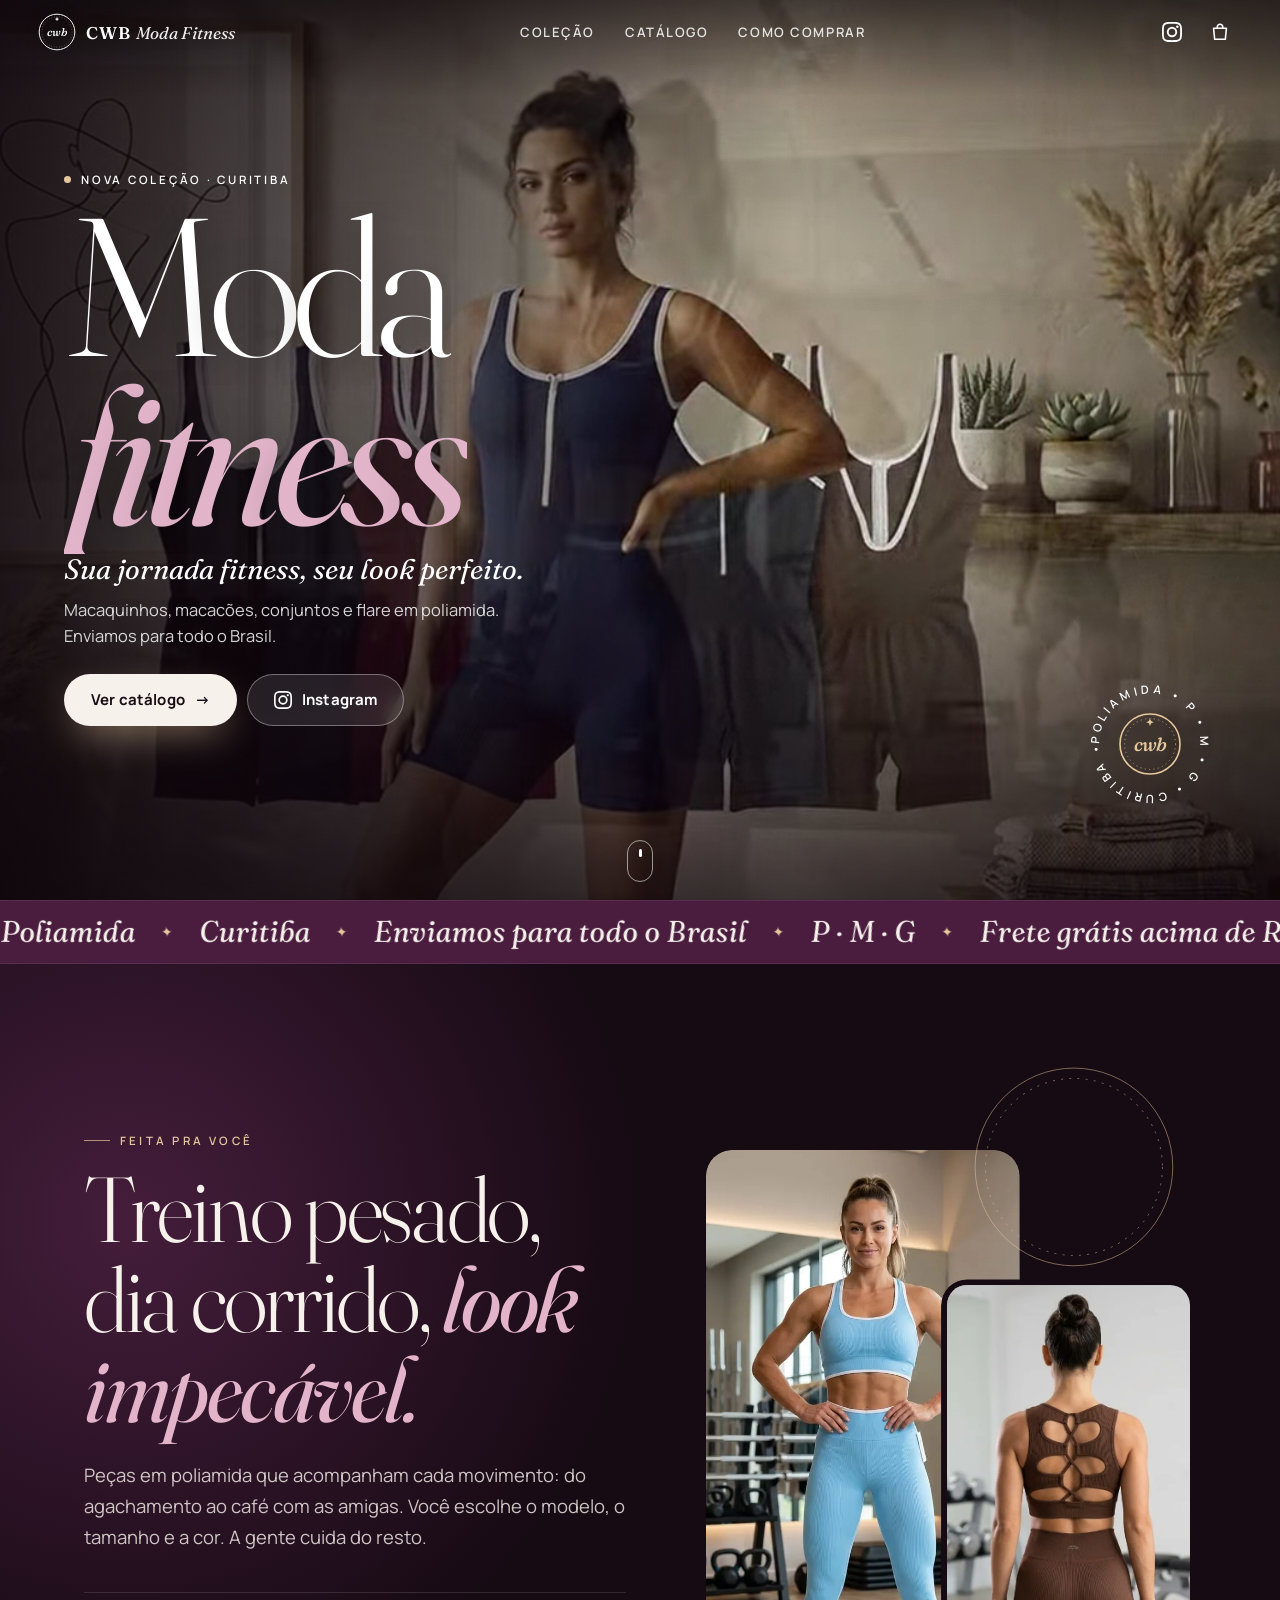
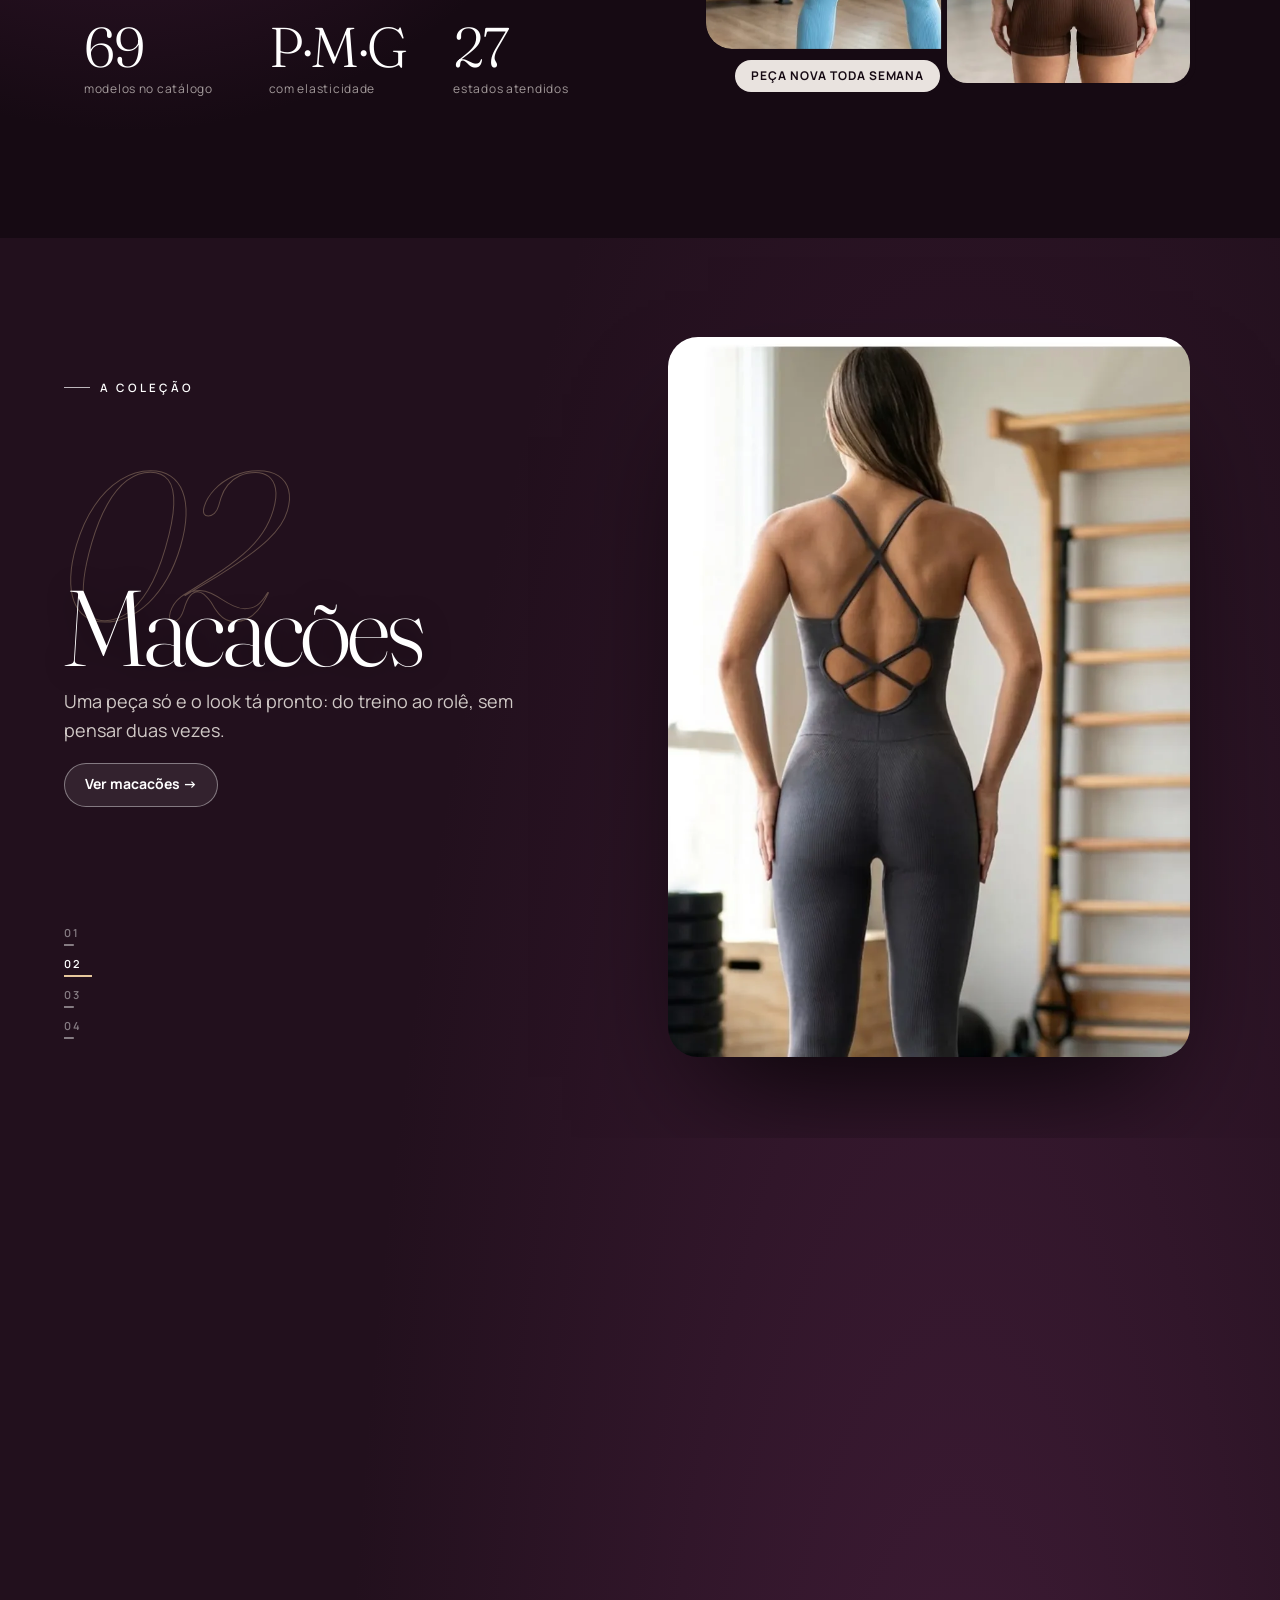
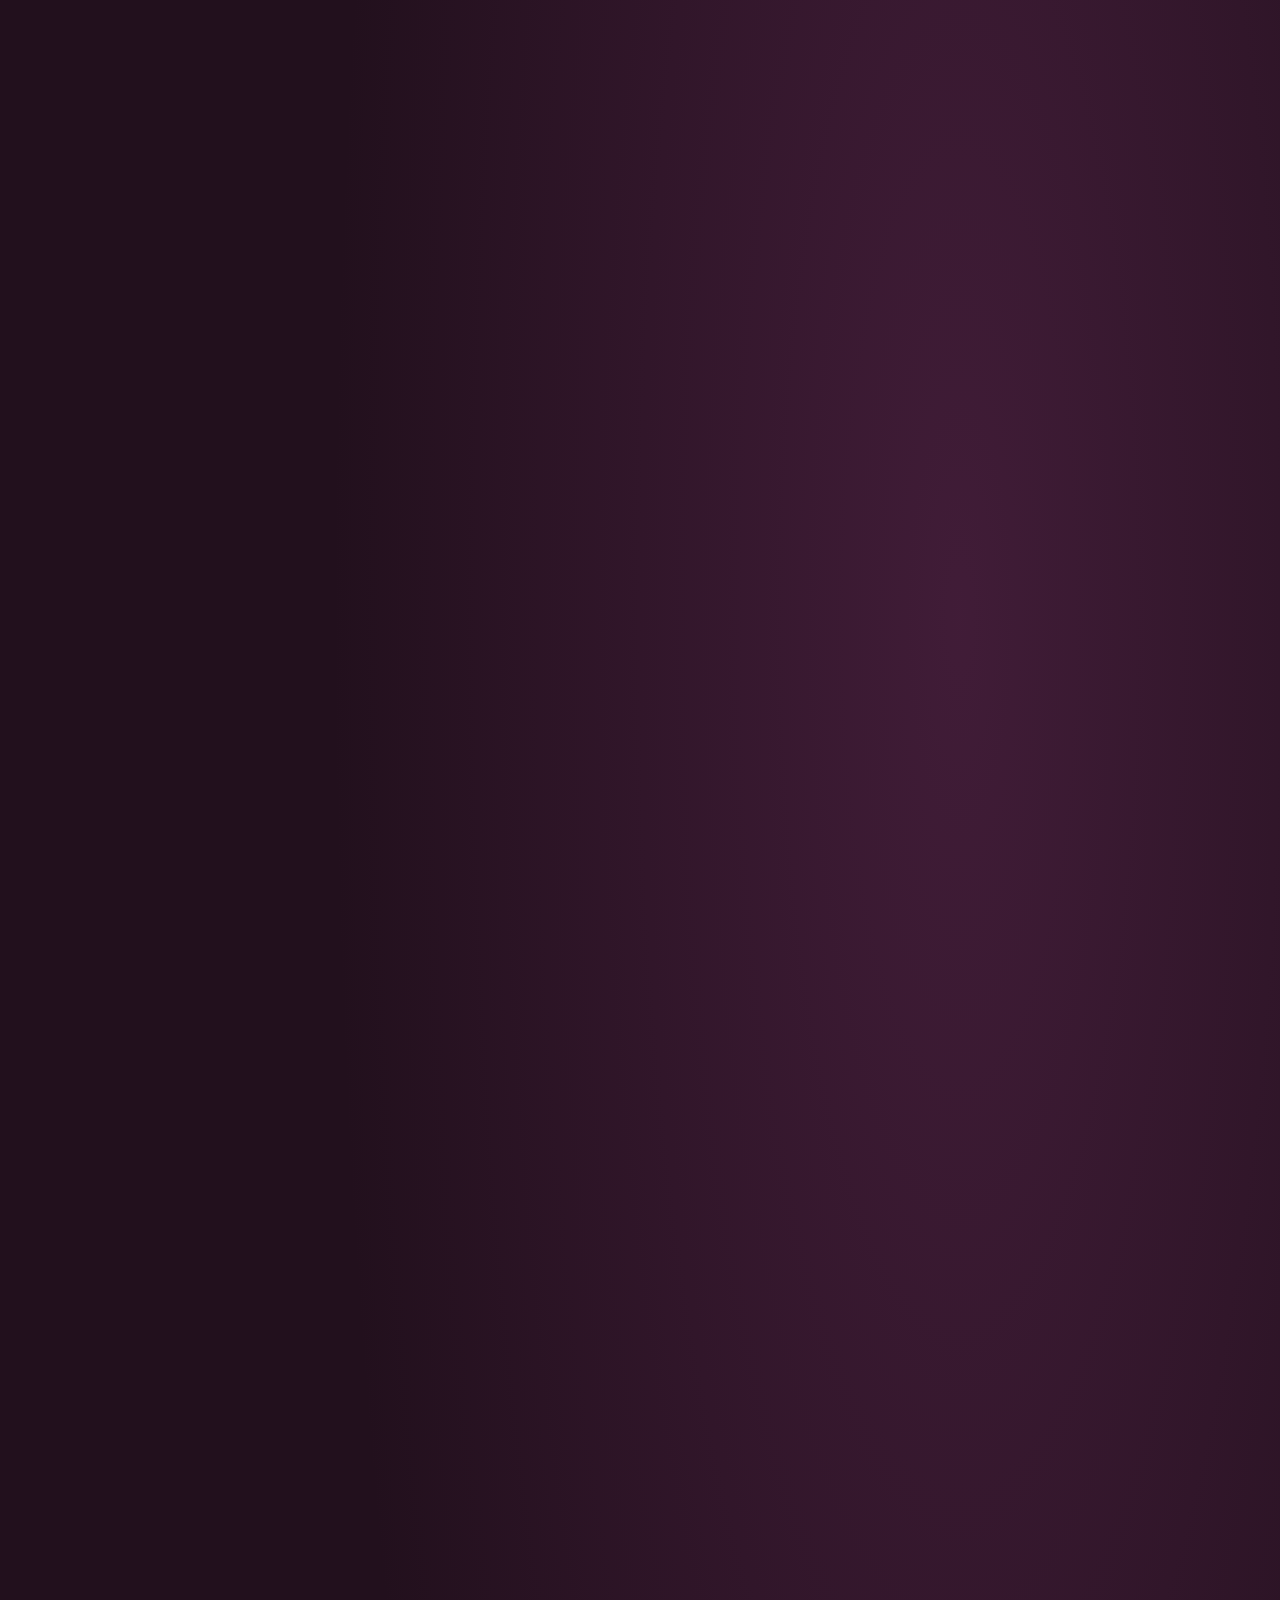
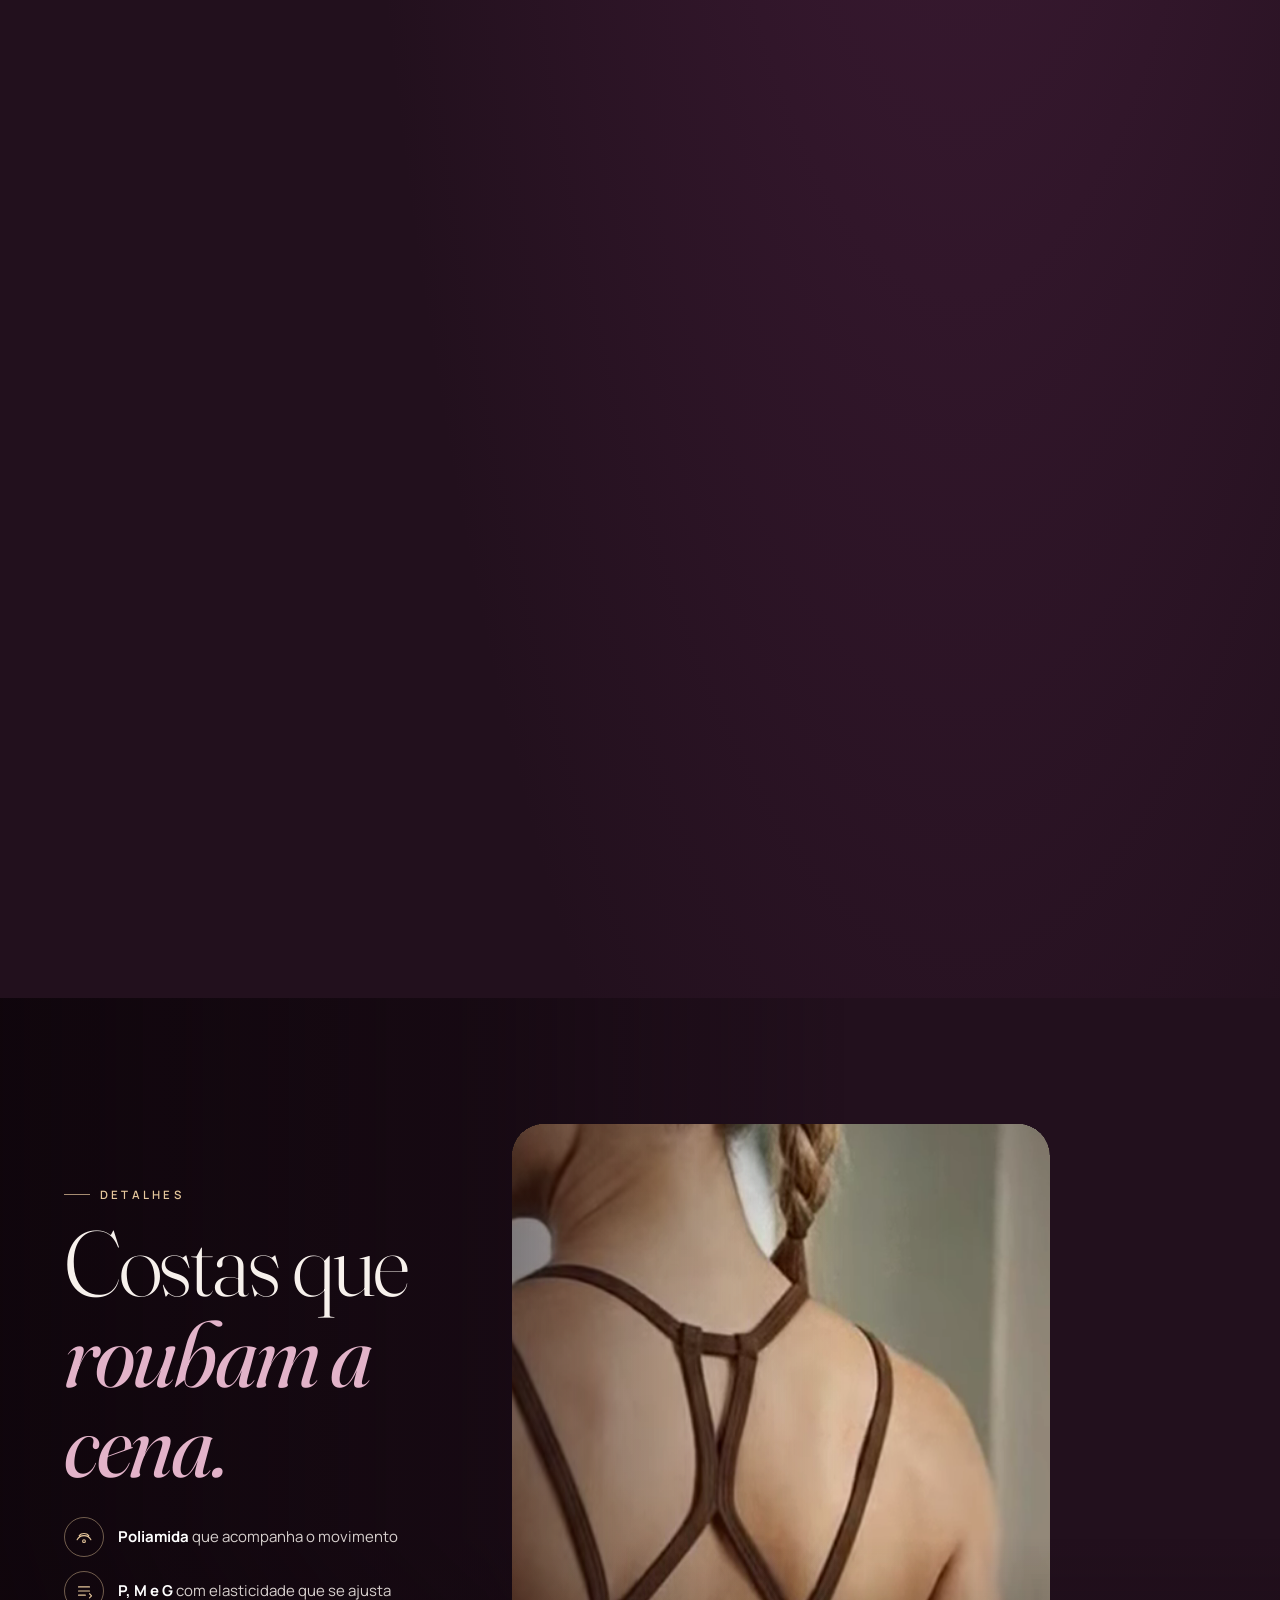
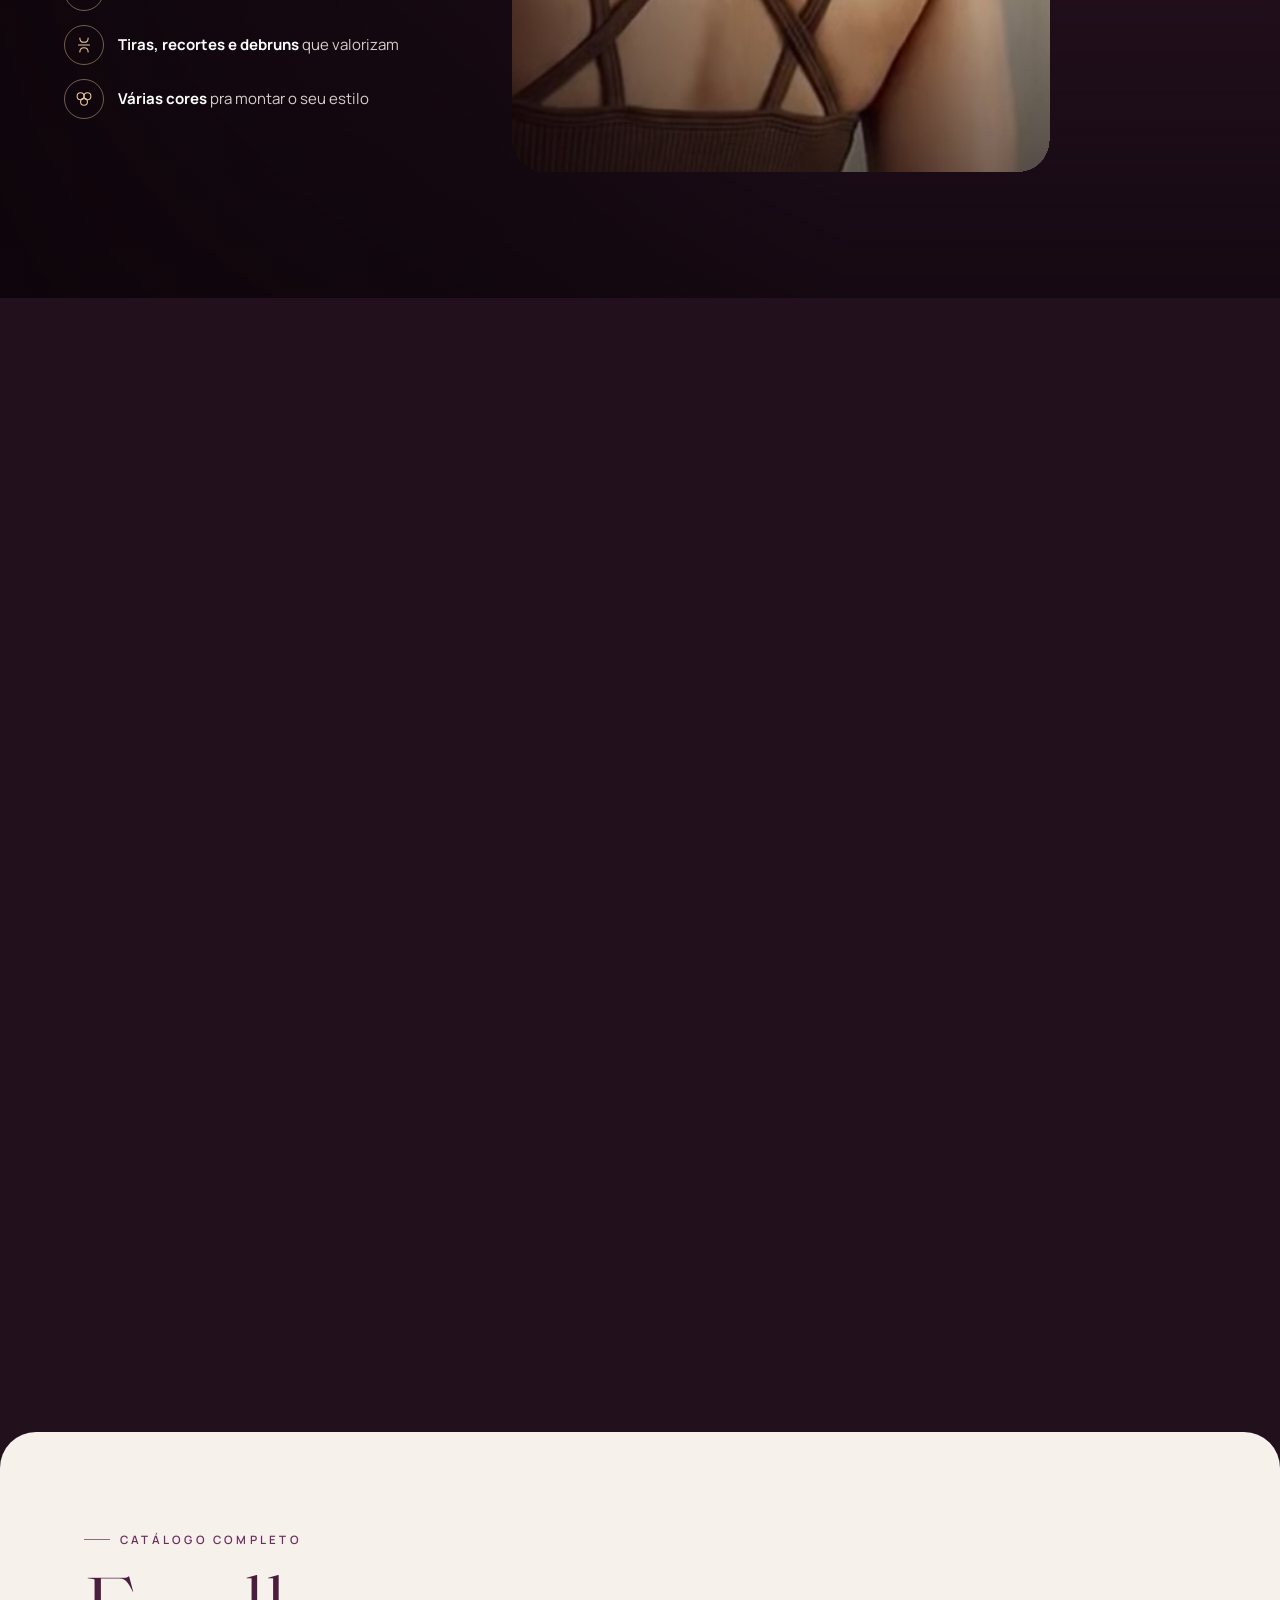
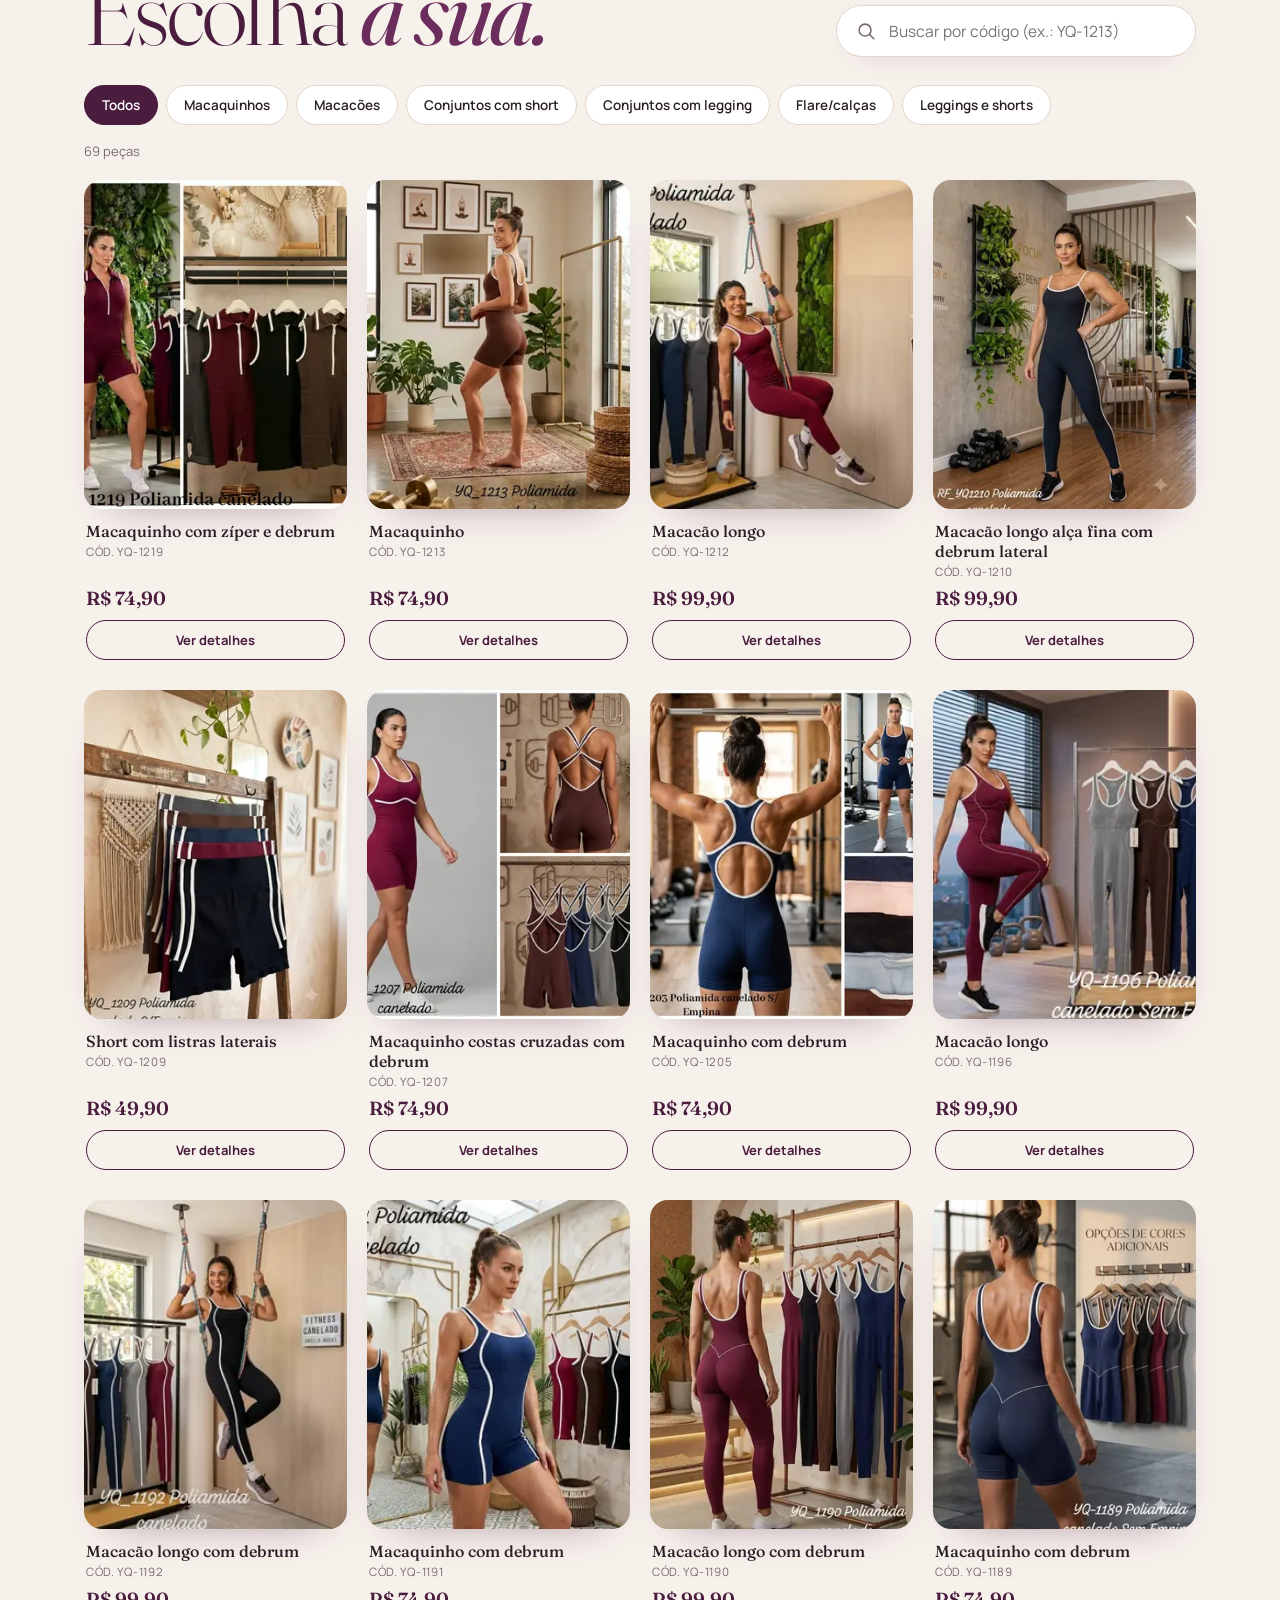
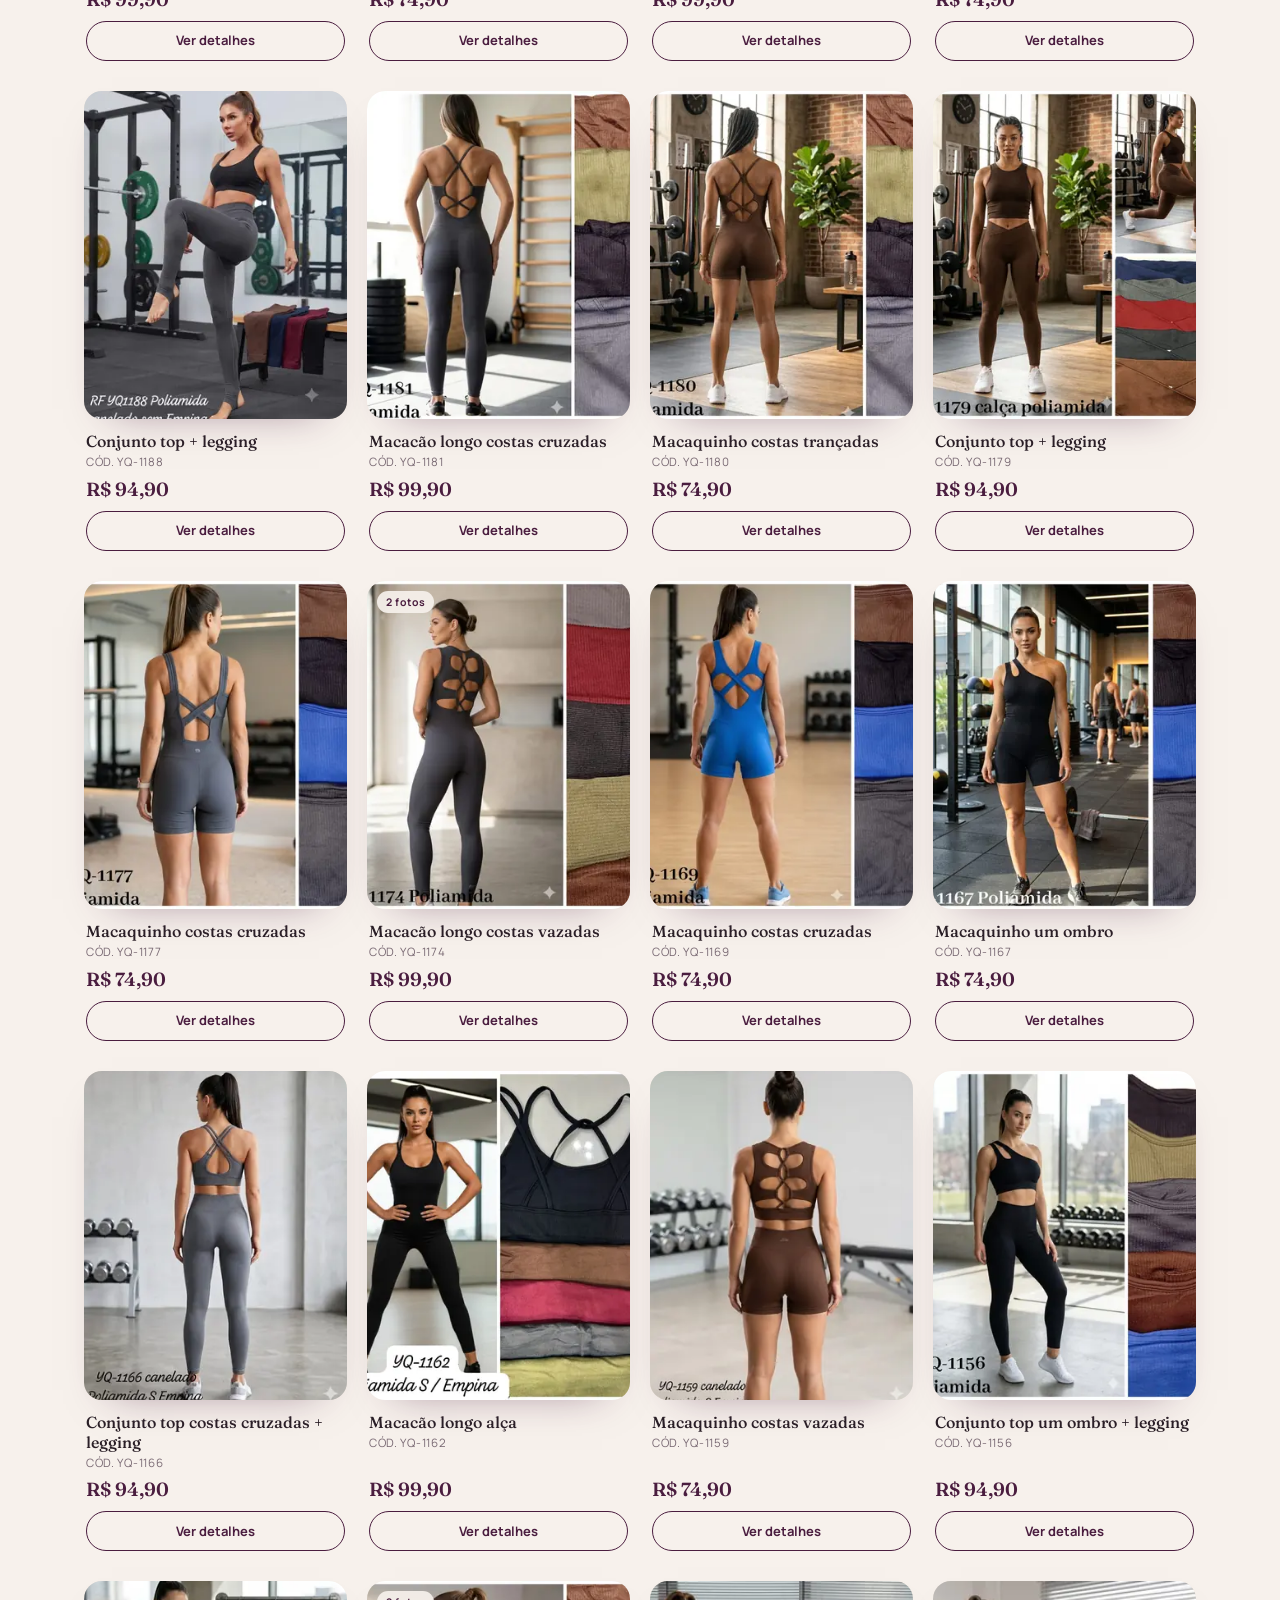
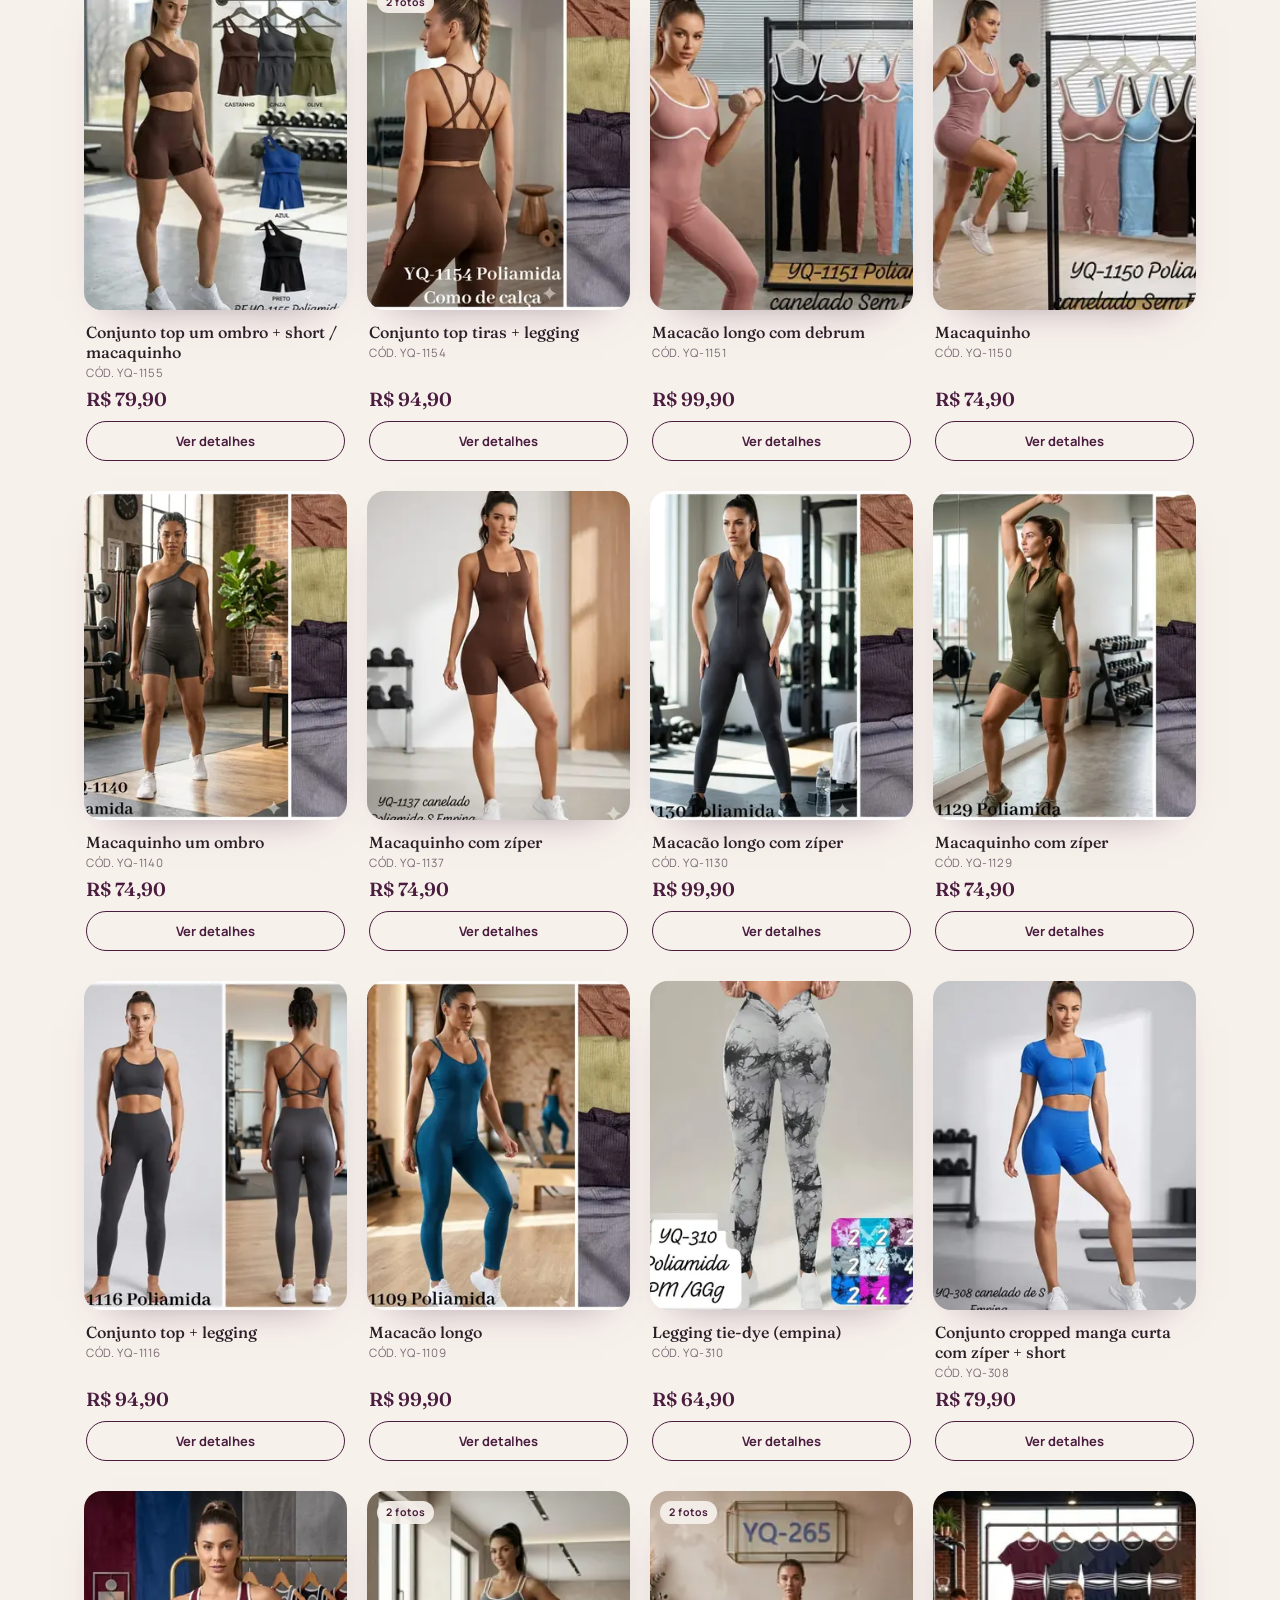
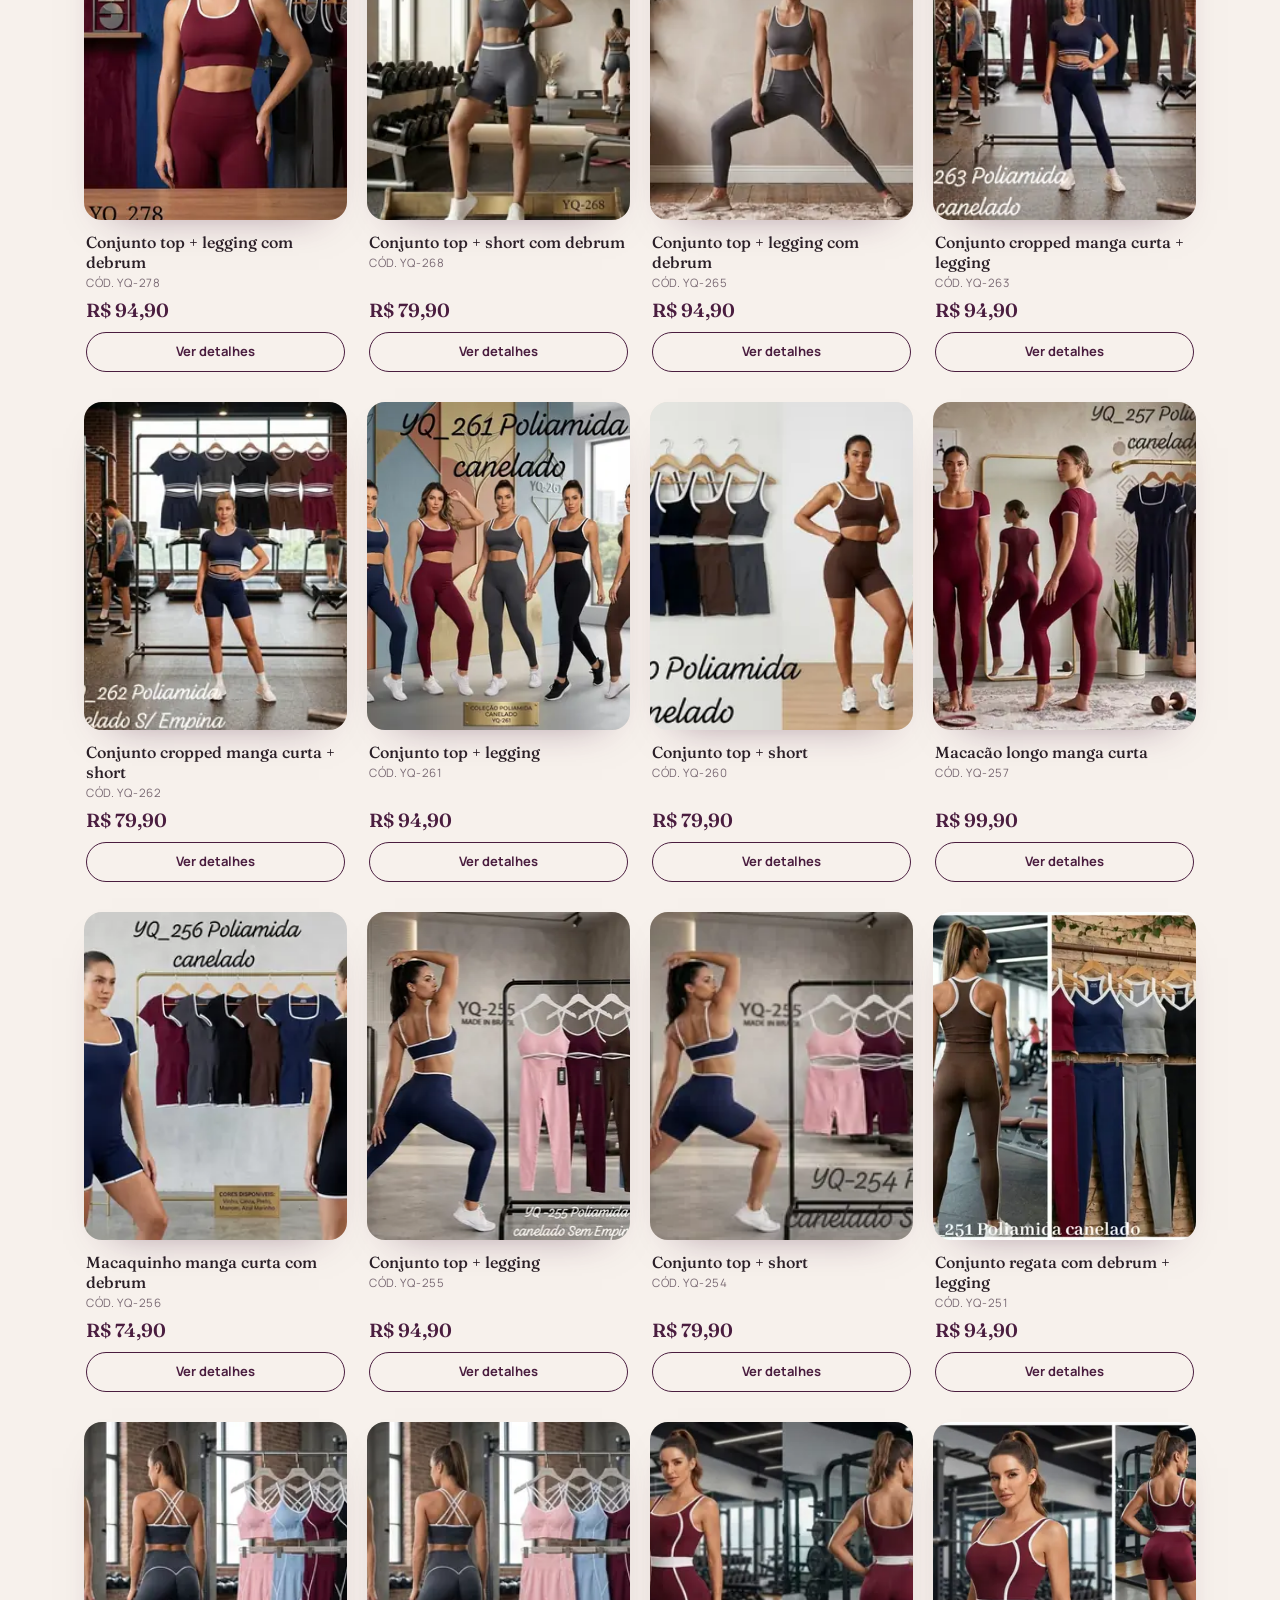
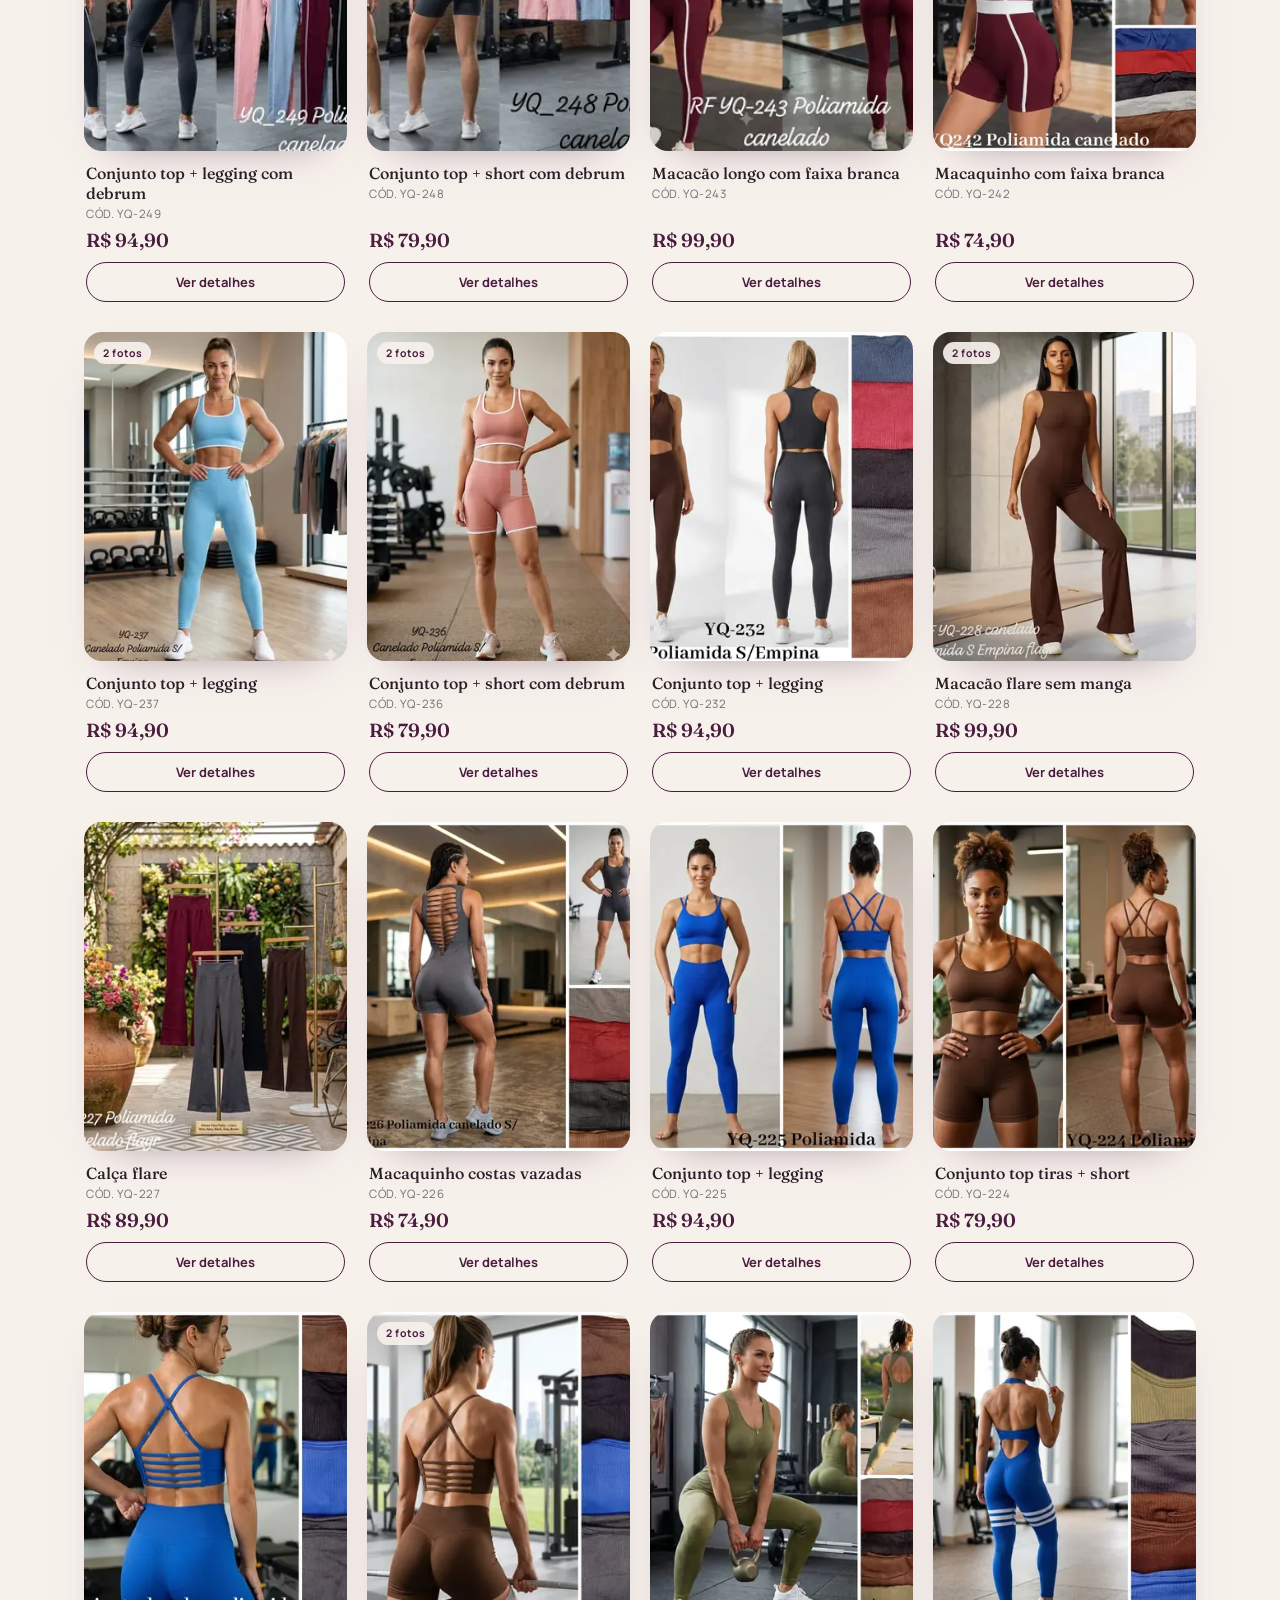
==== commit a4a23a41: "v4: volta ao visual v2 (ameixa, dourado, rosé; Fraunces/Manrope; marca cwb) mantendo frete em tempo " ====
--- a/index.html
+++ b/index.html
@@ -5,7 +5,7 @@
 <meta name="viewport" content="width=device-width, initial-scale=1, viewport-fit=cover">
 <title>CWB Moda Fitness | Moda fitness em Curitiba</title>
 <meta name="description" content="Macaquinhos, macacões, conjuntos e flare em poliamida. Moda fitness feminina de Curitiba com envio para todo o Brasil. Peça pelo WhatsApp ou pague no Mercado Pago.">
-<meta name="theme-color" content="#0f0a08">
+<meta name="theme-color" content="#160a13">
 <link rel="canonical" href="https://ricksanches5567-art.github.io/cwb-modafitness/">
 <link rel="icon" href="favicon.svg" type="image/svg+xml">
 <link rel="apple-touch-icon" href="img/apple-touch-icon.png">
@@ -21,7 +21,7 @@
 <meta name="twitter:card" content="summary_large_image">
 <link rel="preconnect" href="https://fonts.googleapis.com">
 <link rel="preconnect" href="https://fonts.gstatic.com" crossorigin>
-<link href="https://fonts.googleapis.com/css2?family=Fraunces:ital,opsz,wght@0,9..144,300..700;1,9..144,300..600&family=Montserrat:wght@400;500;600;700;800&display=swap" rel="stylesheet">
+<link href="https://fonts.googleapis.com/css2?family=Fraunces:ital,opsz,wght@0,9..144,300..700;1,9..144,300..600&family=Manrope:wght@400;500;600;700&display=swap" rel="stylesheet">
 <link rel="preload" as="image" href="video/hero-m-poster.webp" media="(max-width: 767px)">
 <link rel="preload" as="image" href="video/hero-d-poster.webp" media="(min-width: 768px)">
 <link rel="stylesheet" href="css/style.css">
@@ -35,9 +35,12 @@
 
 <svg width="0" height="0" style="position:absolute" aria-hidden="true">
   <defs>
-    <linearGradient id="cwbGrad" gradientUnits="userSpaceOnUse" x1="0" y1="14" x2="0" y2="84"><stop offset="0" stop-color="#ee2fa0"/><stop offset=".2" stop-color="#f2339b"/><stop offset=".44" stop-color="#f63763"/><stop offset=".62" stop-color="#ef7034"/><stop offset=".76" stop-color="#f6a030"/><stop offset=".92" stop-color="#f7cc5c"/></linearGradient>
-    <symbol id="logo-fig" viewBox="33 10 84 84"><path fill="url(#cwbGrad)" d="M55.27 85.06C55.19 83.59 54.85 83.01 53.53 82.03C52.21 81.06 51.91 80.67 51.25 79.06C50.71 77.75 49.89 76.25 49.02 75.03C48.59 74.43 48.17 73.76 48.08 73.54C47.99 73.33 47.7 72.63 47.45 72C47.19 71.37 46.87 70.6 46.75 70.3C46.44 69.59 46.3 68.69 46.3 67.49C46.3 66.15 46.18 65.62 45.56 64.3C44.96 63.04 44.85 62.6 44.71 60.95C44.25 55.85 44.35 51.12 44.95 49.4C45.36 48.2 46.58 47.08 48.58 46.06C51.08 44.79 52.5 44.32 54.75 44C55.72 43.87 56.52 43.68 57.35 43.4C58.01 43.18 58.89 42.9 59.3 42.79C60.88 42.35 61.91 41.59 62.81 40.22C63.88 38.59 64 37.89 64.07 33.09C64.13 28.9 64.07 28.18 63.6 26.82C63.27 25.86 63.23 25.43 63.45 25.01C63.72 24.48 64.2 24.37 66.6 24.3C69.1 24.23 69.38 24.15 70.45 23.2C71.69 22.11 72.31 21.85 74.55 21.5C77.19 21.08 78.66 20.39 80.37 18.78C81.47 17.75 81.98 17.67 82.66 18.42C83.44 19.27 83.48 20.26 82.86 22.87C82.36 24.98 82.14 25.55 81.39 26.57C80.32 28.03 80.16 28.68 80.23 31.1C80.29 33.46 80.27 33.41 82.41 36.02C84.35 38.39 84.59 38.46 90.94 38.6C95.63 38.7 95.94 38.75 98.25 39.89C100.18 40.84 100.45 41.08 101.71 42.91C102.95 44.71 102.96 44.73 103.45 46.1C103.65 46.68 104.1 47.76 104.45 48.5C105.21 50.11 105.27 50.4 105.36 53.1C105.43 55.48 105.36 55.82 104.71 56.22C104.36 56.45 104.29 56.45 100.3 56.5C96.25 56.55 96.25 56.55 95.59 56.87C94.88 57.22 94.54 57.61 94.24 58.4C94.01 59 93.93 61.89 94.1 63.15C94.36 65.1 94.35 65.75 94.01 66.84C93.57 68.24 93.47 69.02 93.52 70.74C93.58 72.86 93.84 73.37 95.18 73.98C95.55 74.14 96.11 74.39 96.42 74.53C97.34 74.94 97.24 75.16 95.84 75.9C95.39 76.13 94.47 76.73 93.79 77.22C93.11 77.71 92.05 78.45 91.43 78.85C90.82 79.26 89.89 79.92 89.38 80.32C88.14 81.31 87.71 81.6 86.72 82.09C85.18 82.86 84.73 83.51 84.63 85.11L84.57 86L82.6 86L80.63 86L80.57 85.3C80.46 84.01 79.99 83.36 78.92 83.03C78.4 82.87 77.8 82.85 72.45 82.85C65.99 82.85 65.89 82.86 65.3 83.43C64.87 83.85 64.7 84.31 64.63 85.22L64.57 86L59.95 86L55.33 86L55.27 85.06Z"/><path fill="currentColor" d="M56.21 81.66C56.06 81.48 56.29 81.24 56.7 81.16C56.86 81.13 57.14 81.07 57.3 81.04C57.48 81.01 57.7 80.85 57.85 80.65C58.17 80.24 58.39 80.15 59.67 79.9C60.24 79.8 61.01 79.6 61.39 79.46C63.53 78.69 70.64 78.52 76.1 79.12C78.66 79.4 83.63 79.43 85.05 79.17C85.55 79.08 86.33 78.96 86.8 78.9C87.27 78.85 88.19 78.62 88.85 78.41C89.51 78.19 90.31 77.96 90.62 77.9C90.95 77.83 91.36 77.66 91.61 77.48C91.84 77.32 92.34 77.07 92.72 76.94C93.11 76.81 93.62 76.57 93.86 76.42C94.39 76.06 95.07 75.93 95.28 76.13C95.5 76.36 95.34 76.67 94.77 77.09C94.48 77.3 94.16 77.57 94.06 77.69C93.86 77.91 92.4 78.8 92.24 78.8C92.19 78.8 91.7 79.02 91.15 79.29C87.43 81.1 82.32 81.87 77.48 81.36C76.67 81.27 75.68 81.2 75.28 81.2C74.88 81.2 73.88 81.14 73.05 81.06C68.19 80.59 67.91 80.57 65.46 80.63C64.14 80.66 62.55 80.76 61.95 80.85C61.34 80.93 60.26 81.07 59.53 81.16C58.66 81.26 58 81.39 57.61 81.56C56.93 81.83 56.38 81.87 56.21 81.66Z M53.25 81.17C53.17 81.04 53.05 80.69 53 80.39C52.95 80.09 52.82 79.36 52.7 78.76C52.47 77.51 52.49 77.45 53.18 77.35C54.14 77.21 55.66 76.78 56.03 76.54C56.84 76.01 59.8 75.82 59.8 76.3C59.8 76.49 59.47 76.69 58.83 76.9C58.45 77.02 57.98 77.23 57.76 77.37C57.55 77.51 57 77.74 56.54 77.9C55.63 78.2 54.55 78.85 54.15 79.31C54.01 79.49 53.89 79.79 53.85 80.08C53.67 81.41 53.55 81.63 53.25 81.17Z M50.93 76.56C50.72 76.37 50.22 75.91 49.81 75.55C49.4 75.18 48.98 74.76 48.87 74.62C48.76 74.47 48.54 74.22 48.39 74.05C48.24 73.89 48.01 73.55 47.87 73.3C47.74 73.05 47.46 72.58 47.26 72.25C47.06 71.92 46.85 71.47 46.79 71.25C46.74 71.03 46.55 70.42 46.38 69.9C45.7 67.79 46.06 65.56 47.64 62.15C47.77 61.88 47.95 61.4 48.05 61.1C48.15 60.8 48.36 60.29 48.52 59.97C48.67 59.66 48.89 59.17 49.01 58.89C49.12 58.6 49.34 58.19 49.5 57.96C49.66 57.73 49.89 57.28 50.01 56.95C50.14 56.62 50.36 56.19 50.5 56C50.64 55.81 50.84 55.43 50.94 55.16C51.04 54.9 51.31 54.47 51.55 54.2C51.8 53.92 52.01 53.56 52.08 53.29C52.22 52.72 52.42 52.45 52.64 52.53C52.93 52.65 52.76 53.64 52.35 54.12C52.19 54.31 52.1 54.58 52.05 55.02C52.01 55.38 51.84 55.97 51.65 56.4C51.47 56.81 51.19 57.55 51.04 58.05C50.9 58.54 50.64 59.2 50.49 59.5C50.33 59.8 50.13 60.41 50.05 60.85C49.96 61.28 49.72 62.03 49.51 62.5C48.77 64.13 48.24 66.06 48.15 67.5C48.05 69.02 48.23 69.85 49.13 71.92C49.24 72.18 49.46 72.51 49.61 72.66C49.77 72.81 49.97 73.15 50.06 73.42C50.14 73.68 50.38 74.13 50.57 74.41C50.76 74.7 50.99 75.13 51.07 75.37C51.18 75.69 51.33 75.88 51.56 76.02C51.9 76.22 52.08 76.59 51.95 76.79C51.81 77.02 51.31 76.9 50.93 76.56Z M76.95 76.7C76.62 76.65 75.89 76.5 75.34 76.36C74.78 76.21 73.85 76.03 73.27 75.95C72.52 75.86 72.09 75.74 71.78 75.57C71.54 75.44 71.04 75.25 70.66 75.16C68.77 74.7 69.03 74.15 71.15 74.16C72.3 74.16 73.04 74.24 75.08 74.6C76.14 74.78 76.61 74.81 78.43 74.78C80.55 74.75 80.55 74.75 81.1 74.43C81.4 74.26 81.88 74.08 82.15 74.04C82.89 73.94 83.38 73.74 83.8 73.37C84.01 73.2 84.55 72.73 85 72.35C85.45 71.97 85.9 71.49 86 71.29C86.1 71.09 86.31 70.85 86.45 70.76C86.6 70.66 86.84 70.31 87 69.96C87.32 69.24 87.56 69.08 87.82 69.4C88.17 69.84 88 71.23 87.51 71.94C87.35 72.16 87.11 72.55 86.97 72.8C86.64 73.39 84.9 75.06 84.17 75.49C83.61 75.82 82 76.36 80.7 76.65C80 76.81 77.99 76.83 76.95 76.7Z M90.34 74.74C90.25 74.38 90.36 73.84 90.59 73.51C90.7 73.35 90.86 72.95 90.94 72.62C91.02 72.29 91.2 71.76 91.34 71.44C91.83 70.36 92.02 69.24 91.81 68.67C91.75 68.53 91.39 68.16 91 67.84C90.6 67.52 90.04 66.94 89.75 66.55C89.46 66.16 88.98 65.56 88.67 65.22C88.26 64.76 87.91 64.17 87.28 62.88C86.34 60.98 86.2 60.61 85.9 59.17C85.78 58.64 85.6 57.94 85.49 57.62C84.79 55.64 84.76 49.78 85.44 49.21C85.77 48.94 85.95 49.9 86.04 52.52C86.11 54.15 86.21 54.8 86.56 55.57C86.68 55.86 86.88 56.52 86.99 57.05C87.1 57.57 87.31 58.28 87.45 58.62C87.6 58.97 87.83 59.63 87.97 60.1C88.1 60.57 88.37 61.17 88.56 61.45C88.74 61.73 89 62.22 89.13 62.56C89.82 64.31 91.34 66.21 92.81 67.16C93.18 67.39 93.55 67.69 93.64 67.81C93.89 68.17 93.84 68.86 93.52 69.55C93.36 69.88 93.15 70.39 93.06 70.68C92.96 70.97 92.74 71.42 92.56 71.68C92.38 71.94 92.16 72.37 92.07 72.65C91.97 72.92 91.71 73.46 91.48 73.85C90.79 75.01 90.47 75.26 90.34 74.74Z M61.16 64.1C60.27 63.97 59.72 63.83 59.41 63.66C59.16 63.53 58.62 63.25 58.23 63.05C57.78 62.83 57.44 62.58 57.34 62.41C57.25 62.25 56.98 62.03 56.74 61.92C56.45 61.78 56.28 61.62 56.24 61.46C56.1 60.88 56.5 60.85 57.15 61.39C57.45 61.64 57.82 61.83 58.13 61.91C58.41 61.97 58.89 62.13 59.19 62.25C59.96 62.56 61.57 62.83 62.34 62.78C62.9 62.75 63.04 62.69 63.54 62.32C64.3 61.74 64.33 61.74 64.74 62.14C65.11 62.52 65.29 62.57 65.61 62.4C65.81 62.29 66.2 61.61 66.2 61.37C66.2 61.07 67.2 59.21 67.44 59.05C67.92 58.73 68.03 58.9 67.95 59.83C67.88 60.76 67.97 61.11 68.35 61.36C68.59 61.52 68.63 61.51 69.08 61.35C69.63 61.14 71.66 60.05 72.27 59.64C74.45 58.14 77.84 54.99 78.86 53.5C79.1 53.14 79.45 52.66 79.63 52.44C79.8 52.21 80.09 51.79 80.25 51.5C80.41 51.21 80.72 50.68 80.93 50.31C81.14 49.95 81.44 49.52 81.6 49.35C81.76 49.19 81.97 48.81 82.08 48.52C82.35 47.81 83.2 46.58 83.4 46.62C83.62 46.66 83.66 47.45 83.46 47.75C83.37 47.89 83.21 48.24 83.1 48.53C82.99 48.83 82.76 49.28 82.6 49.52C82.43 49.77 82.18 50.3 82.05 50.7C81.91 51.1 81.69 51.57 81.56 51.75C81.42 51.93 81.2 52.33 81.06 52.63C80.82 53.17 80.01 54.44 79.04 55.8C77.95 57.32 75.85 59.34 73.75 60.9C72.59 61.77 69.86 63.22 68.55 63.67C66.94 64.22 63.35 64.43 61.16 64.1Z M93.41 63.81C93.31 63.71 93.15 63.38 93.05 63.09C92.88 62.55 91.97 61.07 91.66 60.81C91.55 60.72 91.36 60.69 91.06 60.73C90.57 60.8 90.4 60.69 90.4 60.3C90.4 60.03 90.96 59.02 91.32 58.63C91.77 58.14 92.54 58.29 92.82 58.92C93.74 60.92 93.79 61.09 94 62.78C94.09 63.5 94.09 63.74 94 63.85C93.83 64.05 93.64 64.04 93.41 63.81Z M44.55 60.17C44.37 59.67 44.17 57.29 44.13 55.28C44.07 52.53 44.18 51.26 44.56 50.36C44.7 50.02 44.92 49.43 45.06 49.04C45.28 48.42 45.42 48.21 46.29 47.29C47.16 46.37 47.39 46.19 48.21 45.78C49.08 45.34 50.62 44.7 51.7 44.33C52.39 44.1 54.53 44.09 54.77 44.33C55 44.55 54.89 44.66 53.95 45.16C52.73 45.8 52.57 45.87 51.82 46.04C51.12 46.19 50.16 46.67 48.62 47.61C47.76 48.15 47.39 48.59 46.77 49.81C46.27 50.81 46.18 51.08 46.04 52C45.96 52.58 45.8 53.5 45.69 54.05C45.39 55.59 45.23 56.61 45.05 58.3C44.96 59.15 44.86 59.95 44.84 60.08C44.79 60.32 44.62 60.38 44.55 60.17Z M54.43 57.93C54.08 57.13 54.16 53.91 54.55 53.21C54.84 52.68 54.93 52.43 55.14 51.6C55.32 50.89 55.38 50.75 55.55 50.75C55.88 50.75 55.81 52.18 55.41 53.37C55.1 54.31 54.91 55.96 54.94 57.6C54.95 58.14 54.92 58.25 54.77 58.28C54.65 58.31 54.55 58.2 54.43 57.93Z M105.26 54.08C105.23 54.01 105.16 53.77 105.09 53.55C105.03 53.33 104.83 52.88 104.65 52.55C104.46 52.2 104.23 51.54 104.11 50.99C103.99 50.46 103.75 49.74 103.59 49.39C103.42 49.04 103.15 48.42 102.99 48.03C102.83 47.63 102.57 47.07 102.41 46.78C102.25 46.49 102.04 46.05 101.94 45.8C101.71 45.2 100.75 43.81 100.01 42.99C99.46 42.38 98.56 41.71 97.44 41.07C97.17 40.92 96.8 40.69 96.63 40.56C96.2 40.25 95.37 40.11 93.21 39.99C90.66 39.85 88.8 39.54 88.8 39.26C88.8 39.03 89.32 38.88 90.8 38.69C93.94 38.28 96.23 38.52 98.15 39.44C98.65 39.68 99.19 39.93 99.37 40.01C99.95 40.26 101.57 41.86 102.2 42.81C103.22 44.34 103.87 45.72 104.05 46.74C104.16 47.37 104.29 47.77 104.49 48.09C104.75 48.5 104.8 48.72 104.94 50C105.03 50.8 105.22 51.92 105.36 52.49C105.5 53.06 105.6 53.66 105.58 53.83C105.55 54.15 105.33 54.32 105.26 54.08Z M61.14 44.96C61.11 44.87 61.1 44.74 61.13 44.67C61.28 44.26 63.13 43.89 63.26 44.24C63.35 44.48 63.15 44.67 62.62 44.84C61.83 45.1 61.21 45.15 61.14 44.96Z M69.05 44.7C68.88 44.52 68.88 44.49 69.04 44.25C69.4 43.7 70.09 43.73 69.95 44.29C69.81 44.87 69.38 45.06 69.05 44.7Z M74.11 42.76C73.87 42.48 74.21 42.29 75.36 42.06C75.74 41.98 76.48 41.81 77 41.67C77.74 41.47 78.32 41.41 79.65 41.36C81.33 41.29 81.79 41.35 81.55 41.59C81.41 41.73 80.5 41.9 79.91 41.9C79.66 41.9 79.12 41.97 78.7 42.05C78.29 42.13 77.64 42.23 77.25 42.28C76.86 42.33 76.17 42.49 75.7 42.64C74.74 42.93 74.28 42.97 74.11 42.76Z M63.24 39.95C63.14 39.7 63.3 39.08 63.55 38.69C63.81 38.29 63.95 37.82 64.05 37C64.09 36.7 64.2 36 64.31 35.45C64.41 34.9 64.53 33.83 64.58 33.07C64.68 31.45 64.79 31.21 65.27 31.56C65.75 31.91 65.88 32.34 66 33.8C66.05 34.54 66.1 35.61 66.1 36.18C66.1 37.22 66.1 37.22 65.52 37.78C65.19 38.09 64.7 38.7 64.41 39.12C63.8 40.04 63.38 40.33 63.24 39.95Z M80.54 35.31C80.31 35.17 80.16 34.95 80 34.54C79.89 34.22 79.64 33.8 79.46 33.59C79.27 33.39 79.03 32.96 78.91 32.64C78.3 30.93 77.54 30.61 76.06 31.44C75.23 31.91 74.6 31.99 72.76 31.89C71 31.8 70.82 31.77 70.15 31.4C69.88 31.25 69.44 31.05 69.18 30.95C68.92 30.85 68.54 30.63 68.33 30.45C68.12 30.28 67.74 30.04 67.48 29.92C66.84 29.64 65.9 28.91 65.9 28.7C65.9 28.38 66.5 28.29 66.88 28.56C67 28.64 67.61 28.96 68.22 29.27C69.32 29.81 69.36 29.82 70.56 29.91C71.23 29.96 72.01 30.05 72.3 30.1C73.56 30.34 75.43 30.11 76.16 29.63C76.39 29.47 76.84 29.17 77.16 28.96C77.49 28.75 78.02 28.34 78.35 28.05C78.68 27.76 79.13 27.41 79.35 27.26C79.75 27 80.18 26.46 81.05 25.18C81.41 24.63 81.55 24.5 81.76 24.5C82.02 24.5 82.02 24.51 81.96 25.02C81.88 25.61 81.74 25.92 81.21 26.61C81.01 26.88 80.66 27.44 80.45 27.85C80.08 28.57 80.07 28.64 80.02 29.82C79.95 31.79 80.1 32.98 80.48 33.51C80.79 33.95 81.17 35.21 81.05 35.4C80.96 35.54 80.89 35.53 80.54 35.31Z M72.42 26.57C72.21 26.31 72.18 25.84 72.37 25.62C72.71 25.2 75.14 24.74 75.39 25.03C75.7 25.42 75.3 25.8 74.3 26.05C73.94 26.14 73.45 26.32 73.21 26.46C72.72 26.73 72.57 26.75 72.42 26.57Z M75.79 23.35C75.35 23.06 75.3 22.94 75.3 22.26C75.3 21.58 75.39 21.48 76.4 20.97C78.43 19.94 78.82 19.67 79.99 18.49C81.41 17.08 81.92 17.16 81.2 18.68C80.76 19.62 79.95 20.54 78.56 21.68C78.04 22.12 77.72 22.47 77.55 22.81C77.14 23.6 76.46 23.81 75.79 23.35Z"/></symbol>
-    <symbol id="logo-full" viewBox="0 0 150 150"><path fill="url(#cwbGrad)" d="M55.27 85.06C55.19 83.59 54.85 83.01 53.53 82.03C52.21 81.06 51.91 80.67 51.25 79.06C50.71 77.75 49.89 76.25 49.02 75.03C48.59 74.43 48.17 73.76 48.08 73.54C47.99 73.33 47.7 72.63 47.45 72C47.19 71.37 46.87 70.6 46.75 70.3C46.44 69.59 46.3 68.69 46.3 67.49C46.3 66.15 46.18 65.62 45.56 64.3C44.96 63.04 44.85 62.6 44.71 60.95C44.25 55.85 44.35 51.12 44.95 49.4C45.36 48.2 46.58 47.08 48.58 46.06C51.08 44.79 52.5 44.32 54.75 44C55.72 43.87 56.52 43.68 57.35 43.4C58.01 43.18 58.89 42.9 59.3 42.79C60.88 42.35 61.91 41.59 62.81 40.22C63.88 38.59 64 37.89 64.07 33.09C64.13 28.9 64.07 28.18 63.6 26.82C63.27 25.86 63.23 25.43 63.45 25.01C63.72 24.48 64.2 24.37 66.6 24.3C69.1 24.23 69.38 24.15 70.45 23.2C71.69 22.11 72.31 21.85 74.55 21.5C77.19 21.08 78.66 20.39 80.37 18.78C81.47 17.75 81.98 17.67 82.66 18.42C83.44 19.27 83.48 20.26 82.86 22.87C82.36 24.98 82.14 25.55 81.39 26.57C80.32 28.03 80.16 28.68 80.23 31.1C80.29 33.46 80.27 33.41 82.41 36.02C84.35 38.39 84.59 38.46 90.94 38.6C95.63 38.7 95.94 38.75 98.25 39.89C100.18 40.84 100.45 41.08 101.71 42.91C102.95 44.71 102.96 44.73 103.45 46.1C103.65 46.68 104.1 47.76 104.45 48.5C105.21 50.11 105.27 50.4 105.36 53.1C105.43 55.48 105.36 55.82 104.71 56.22C104.36 56.45 104.29 56.45 100.3 56.5C96.25 56.55 96.25 56.55 95.59 56.87C94.88 57.22 94.54 57.61 94.24 58.4C94.01 59 93.93 61.89 94.1 63.15C94.36 65.1 94.35 65.75 94.01 66.84C93.57 68.24 93.47 69.02 93.52 70.74C93.58 72.86 93.84 73.37 95.18 73.98C95.55 74.14 96.11 74.39 96.42 74.53C97.34 74.94 97.24 75.16 95.84 75.9C95.39 76.13 94.47 76.73 93.79 77.22C93.11 77.71 92.05 78.45 91.43 78.85C90.82 79.26 89.89 79.92 89.38 80.32C88.14 81.31 87.71 81.6 86.72 82.09C85.18 82.86 84.73 83.51 84.63 85.11L84.57 86L82.6 86L80.63 86L80.57 85.3C80.46 84.01 79.99 83.36 78.92 83.03C78.4 82.87 77.8 82.85 72.45 82.85C65.99 82.85 65.89 82.86 65.3 83.43C64.87 83.85 64.7 84.31 64.63 85.22L64.57 86L59.95 86L55.33 86L55.27 85.06Z"/><path fill="currentColor" d="M56.21 81.66C56.06 81.48 56.29 81.24 56.7 81.16C56.86 81.13 57.14 81.07 57.3 81.04C57.48 81.01 57.7 80.85 57.85 80.65C58.17 80.24 58.39 80.15 59.67 79.9C60.24 79.8 61.01 79.6 61.39 79.46C63.53 78.69 70.64 78.52 76.1 79.12C78.66 79.4 83.63 79.43 85.05 79.17C85.55 79.08 86.33 78.96 86.8 78.9C87.27 78.85 88.19 78.62 88.85 78.41C89.51 78.19 90.31 77.96 90.62 77.9C90.95 77.83 91.36 77.66 91.61 77.48C91.84 77.32 92.34 77.07 92.72 76.94C93.11 76.81 93.62 76.57 93.86 76.42C94.39 76.06 95.07 75.93 95.28 76.13C95.5 76.36 95.34 76.67 94.77 77.09C94.48 77.3 94.16 77.57 94.06 77.69C93.86 77.91 92.4 78.8 92.24 78.8C92.19 78.8 91.7 79.02 91.15 79.29C87.43 81.1 82.32 81.87 77.48 81.36C76.67 81.27 75.68 81.2 75.28 81.2C74.88 81.2 73.88 81.14 73.05 81.06C68.19 80.59 67.91 80.57 65.46 80.63C64.14 80.66 62.55 80.76 61.95 80.85C61.34 80.93 60.26 81.07 59.53 81.16C58.66 81.26 58 81.39 57.61 81.56C56.93 81.83 56.38 81.87 56.21 81.66Z M53.25 81.17C53.17 81.04 53.05 80.69 53 80.39C52.95 80.09 52.82 79.36 52.7 78.76C52.47 77.51 52.49 77.45 53.18 77.35C54.14 77.21 55.66 76.78 56.03 76.54C56.84 76.01 59.8 75.82 59.8 76.3C59.8 76.49 59.47 76.69 58.83 76.9C58.45 77.02 57.98 77.23 57.76 77.37C57.55 77.51 57 77.74 56.54 77.9C55.63 78.2 54.55 78.85 54.15 79.31C54.01 79.49 53.89 79.79 53.85 80.08C53.67 81.41 53.55 81.63 53.25 81.17Z M50.93 76.56C50.72 76.37 50.22 75.91 49.81 75.55C49.4 75.18 48.98 74.76 48.87 74.62C48.76 74.47 48.54 74.22 48.39 74.05C48.24 73.89 48.01 73.55 47.87 73.3C47.74 73.05 47.46 72.58 47.26 72.25C47.06 71.92 46.85 71.47 46.79 71.25C46.74 71.03 46.55 70.42 46.38 69.9C45.7 67.79 46.06 65.56 47.64 62.15C47.77 61.88 47.95 61.4 48.05 61.1C48.15 60.8 48.36 60.29 48.52 59.97C48.67 59.66 48.89 59.17 49.01 58.89C49.12 58.6 49.34 58.19 49.5 57.96C49.66 57.73 49.89 57.28 50.01 56.95C50.14 56.62 50.36 56.19 50.5 56C50.64 55.81 50.84 55.43 50.94 55.16C51.04 54.9 51.31 54.47 51.55 54.2C51.8 53.92 52.01 53.56 52.08 53.29C52.22 52.72 52.42 52.45 52.64 52.53C52.93 52.65 52.76 53.64 52.35 54.12C52.19 54.31 52.1 54.58 52.05 55.02C52.01 55.38 51.84 55.97 51.65 56.4C51.47 56.81 51.19 57.55 51.04 58.05C50.9 58.54 50.64 59.2 50.49 59.5C50.33 59.8 50.13 60.41 50.05 60.85C49.96 61.28 49.72 62.03 49.51 62.5C48.77 64.13 48.24 66.06 48.15 67.5C48.05 69.02 48.23 69.85 49.13 71.92C49.24 72.18 49.46 72.51 49.61 72.66C49.77 72.81 49.97 73.15 50.06 73.42C50.14 73.68 50.38 74.13 50.57 74.41C50.76 74.7 50.99 75.13 51.07 75.37C51.18 75.69 51.33 75.88 51.56 76.02C51.9 76.22 52.08 76.59 51.95 76.79C51.81 77.02 51.31 76.9 50.93 76.56Z M76.95 76.7C76.62 76.65 75.89 76.5 75.34 76.36C74.78 76.21 73.85 76.03 73.27 75.95C72.52 75.86 72.09 75.74 71.78 75.57C71.54 75.44 71.04 75.25 70.66 75.16C68.77 74.7 69.03 74.15 71.15 74.16C72.3 74.16 73.04 74.24 75.08 74.6C76.14 74.78 76.61 74.81 78.43 74.78C80.55 74.75 80.55 74.75 81.1 74.43C81.4 74.26 81.88 74.08 82.15 74.04C82.89 73.94 83.38 73.74 83.8 73.37C84.01 73.2 84.55 72.73 85 72.35C85.45 71.97 85.9 71.49 86 71.29C86.1 71.09 86.31 70.85 86.45 70.76C86.6 70.66 86.84 70.31 87 69.96C87.32 69.24 87.56 69.08 87.82 69.4C88.17 69.84 88 71.23 87.51 71.94C87.35 72.16 87.11 72.55 86.97 72.8C86.64 73.39 84.9 75.06 84.17 75.49C83.61 75.82 82 76.36 80.7 76.65C80 76.81 77.99 76.83 76.95 76.7Z M90.34 74.74C90.25 74.38 90.36 73.84 90.59 73.51C90.7 73.35 90.86 72.95 90.94 72.62C91.02 72.29 91.2 71.76 91.34 71.44C91.83 70.36 92.02 69.24 91.81 68.67C91.75 68.53 91.39 68.16 91 67.84C90.6 67.52 90.04 66.94 89.75 66.55C89.46 66.16 88.98 65.56 88.67 65.22C88.26 64.76 87.91 64.17 87.28 62.88C86.34 60.98 86.2 60.61 85.9 59.17C85.78 58.64 85.6 57.94 85.49 57.62C84.79 55.64 84.76 49.78 85.44 49.21C85.77 48.94 85.95 49.9 86.04 52.52C86.11 54.15 86.21 54.8 86.56 55.57C86.68 55.86 86.88 56.52 86.99 57.05C87.1 57.57 87.31 58.28 87.45 58.62C87.6 58.97 87.83 59.63 87.97 60.1C88.1 60.57 88.37 61.17 88.56 61.45C88.74 61.73 89 62.22 89.13 62.56C89.82 64.31 91.34 66.21 92.81 67.16C93.18 67.39 93.55 67.69 93.64 67.81C93.89 68.17 93.84 68.86 93.52 69.55C93.36 69.88 93.15 70.39 93.06 70.68C92.96 70.97 92.74 71.42 92.56 71.68C92.38 71.94 92.16 72.37 92.07 72.65C91.97 72.92 91.71 73.46 91.48 73.85C90.79 75.01 90.47 75.26 90.34 74.74Z M61.16 64.1C60.27 63.97 59.72 63.83 59.41 63.66C59.16 63.53 58.62 63.25 58.23 63.05C57.78 62.83 57.44 62.58 57.34 62.41C57.25 62.25 56.98 62.03 56.74 61.92C56.45 61.78 56.28 61.62 56.24 61.46C56.1 60.88 56.5 60.85 57.15 61.39C57.45 61.64 57.82 61.83 58.13 61.91C58.41 61.97 58.89 62.13 59.19 62.25C59.96 62.56 61.57 62.83 62.34 62.78C62.9 62.75 63.04 62.69 63.54 62.32C64.3 61.74 64.33 61.74 64.74 62.14C65.11 62.52 65.29 62.57 65.61 62.4C65.81 62.29 66.2 61.61 66.2 61.37C66.2 61.07 67.2 59.21 67.44 59.05C67.92 58.73 68.03 58.9 67.95 59.83C67.88 60.76 67.97 61.11 68.35 61.36C68.59 61.52 68.63 61.51 69.08 61.35C69.63 61.14 71.66 60.05 72.27 59.64C74.45 58.14 77.84 54.99 78.86 53.5C79.1 53.14 79.45 52.66 79.63 52.44C79.8 52.21 80.09 51.79 80.25 51.5C80.41 51.21 80.72 50.68 80.93 50.31C81.14 49.95 81.44 49.52 81.6 49.35C81.76 49.19 81.97 48.81 82.08 48.52C82.35 47.81 83.2 46.58 83.4 46.62C83.62 46.66 83.66 47.45 83.46 47.75C83.37 47.89 83.21 48.24 83.1 48.53C82.99 48.83 82.76 49.28 82.6 49.52C82.43 49.77 82.18 50.3 82.05 50.7C81.91 51.1 81.69 51.57 81.56 51.75C81.42 51.93 81.2 52.33 81.06 52.63C80.82 53.17 80.01 54.44 79.04 55.8C77.95 57.32 75.85 59.34 73.75 60.9C72.59 61.77 69.86 63.22 68.55 63.67C66.94 64.22 63.35 64.43 61.16 64.1Z M93.41 63.81C93.31 63.71 93.15 63.38 93.05 63.09C92.88 62.55 91.97 61.07 91.66 60.81C91.55 60.72 91.36 60.69 91.06 60.73C90.57 60.8 90.4 60.69 90.4 60.3C90.4 60.03 90.96 59.02 91.32 58.63C91.77 58.14 92.54 58.29 92.82 58.92C93.74 60.92 93.79 61.09 94 62.78C94.09 63.5 94.09 63.74 94 63.85C93.83 64.05 93.64 64.04 93.41 63.81Z M44.55 60.17C44.37 59.67 44.17 57.29 44.13 55.28C44.07 52.53 44.18 51.26 44.56 50.36C44.7 50.02 44.92 49.43 45.06 49.04C45.28 48.42 45.42 48.21 46.29 47.29C47.16 46.37 47.39 46.19 48.21 45.78C49.08 45.34 50.62 44.7 51.7 44.33C52.39 44.1 54.53 44.09 54.77 44.33C55 44.55 54.89 44.66 53.95 45.16C52.73 45.8 52.57 45.87 51.82 46.04C51.12 46.19 50.16 46.67 48.62 47.61C47.76 48.15 47.39 48.59 46.77 49.81C46.27 50.81 46.18 51.08 46.04 52C45.96 52.58 45.8 53.5 45.69 54.05C45.39 55.59 45.23 56.61 45.05 58.3C44.96 59.15 44.86 59.95 44.84 60.08C44.79 60.32 44.62 60.38 44.55 60.17Z M54.43 57.93C54.08 57.13 54.16 53.91 54.55 53.21C54.84 52.68 54.93 52.43 55.14 51.6C55.32 50.89 55.38 50.75 55.55 50.75C55.88 50.75 55.81 52.18 55.41 53.37C55.1 54.31 54.91 55.96 54.94 57.6C54.95 58.14 54.92 58.25 54.77 58.28C54.65 58.31 54.55 58.2 54.43 57.93Z M105.26 54.08C105.23 54.01 105.16 53.77 105.09 53.55C105.03 53.33 104.83 52.88 104.65 52.55C104.46 52.2 104.23 51.54 104.11 50.99C103.99 50.46 103.75 49.74 103.59 49.39C103.42 49.04 103.15 48.42 102.99 48.03C102.83 47.63 102.57 47.07 102.41 46.78C102.25 46.49 102.04 46.05 101.94 45.8C101.71 45.2 100.75 43.81 100.01 42.99C99.46 42.38 98.56 41.71 97.44 41.07C97.17 40.92 96.8 40.69 96.63 40.56C96.2 40.25 95.37 40.11 93.21 39.99C90.66 39.85 88.8 39.54 88.8 39.26C88.8 39.03 89.32 38.88 90.8 38.69C93.94 38.28 96.23 38.52 98.15 39.44C98.65 39.68 99.19 39.93 99.37 40.01C99.95 40.26 101.57 41.86 102.2 42.81C103.22 44.34 103.87 45.72 104.05 46.74C104.16 47.37 104.29 47.77 104.49 48.09C104.75 48.5 104.8 48.72 104.94 50C105.03 50.8 105.22 51.92 105.36 52.49C105.5 53.06 105.6 53.66 105.58 53.83C105.55 54.15 105.33 54.32 105.26 54.08Z M61.14 44.96C61.11 44.87 61.1 44.74 61.13 44.67C61.28 44.26 63.13 43.89 63.26 44.24C63.35 44.48 63.15 44.67 62.62 44.84C61.83 45.1 61.21 45.15 61.14 44.96Z M69.05 44.7C68.88 44.52 68.88 44.49 69.04 44.25C69.4 43.7 70.09 43.73 69.95 44.29C69.81 44.87 69.38 45.06 69.05 44.7Z M74.11 42.76C73.87 42.48 74.21 42.29 75.36 42.06C75.74 41.98 76.48 41.81 77 41.67C77.74 41.47 78.32 41.41 79.65 41.36C81.33 41.29 81.79 41.35 81.55 41.59C81.41 41.73 80.5 41.9 79.91 41.9C79.66 41.9 79.12 41.97 78.7 42.05C78.29 42.13 77.64 42.23 77.25 42.28C76.86 42.33 76.17 42.49 75.7 42.64C74.74 42.93 74.28 42.97 74.11 42.76Z M63.24 39.95C63.14 39.7 63.3 39.08 63.55 38.69C63.81 38.29 63.95 37.82 64.05 37C64.09 36.7 64.2 36 64.31 35.45C64.41 34.9 64.53 33.83 64.58 33.07C64.68 31.45 64.79 31.21 65.27 31.56C65.75 31.91 65.88 32.34 66 33.8C66.05 34.54 66.1 35.61 66.1 36.18C66.1 37.22 66.1 37.22 65.52 37.78C65.19 38.09 64.7 38.7 64.41 39.12C63.8 40.04 63.38 40.33 63.24 39.95Z M80.54 35.31C80.31 35.17 80.16 34.95 80 34.54C79.89 34.22 79.64 33.8 79.46 33.59C79.27 33.39 79.03 32.96 78.91 32.64C78.3 30.93 77.54 30.61 76.06 31.44C75.23 31.91 74.6 31.99 72.76 31.89C71 31.8 70.82 31.77 70.15 31.4C69.88 31.25 69.44 31.05 69.18 30.95C68.92 30.85 68.54 30.63 68.33 30.45C68.12 30.28 67.74 30.04 67.48 29.92C66.84 29.64 65.9 28.91 65.9 28.7C65.9 28.38 66.5 28.29 66.88 28.56C67 28.64 67.61 28.96 68.22 29.27C69.32 29.81 69.36 29.82 70.56 29.91C71.23 29.96 72.01 30.05 72.3 30.1C73.56 30.34 75.43 30.11 76.16 29.63C76.39 29.47 76.84 29.17 77.16 28.96C77.49 28.75 78.02 28.34 78.35 28.05C78.68 27.76 79.13 27.41 79.35 27.26C79.75 27 80.18 26.46 81.05 25.18C81.41 24.63 81.55 24.5 81.76 24.5C82.02 24.5 82.02 24.51 81.96 25.02C81.88 25.61 81.74 25.92 81.21 26.61C81.01 26.88 80.66 27.44 80.45 27.85C80.08 28.57 80.07 28.64 80.02 29.82C79.95 31.79 80.1 32.98 80.48 33.51C80.79 33.95 81.17 35.21 81.05 35.4C80.96 35.54 80.89 35.53 80.54 35.31Z M72.42 26.57C72.21 26.31 72.18 25.84 72.37 25.62C72.71 25.2 75.14 24.74 75.39 25.03C75.7 25.42 75.3 25.8 74.3 26.05C73.94 26.14 73.45 26.32 73.21 26.46C72.72 26.73 72.57 26.75 72.42 26.57Z M75.79 23.35C75.35 23.06 75.3 22.94 75.3 22.26C75.3 21.58 75.39 21.48 76.4 20.97C78.43 19.94 78.82 19.67 79.99 18.49C81.41 17.08 81.92 17.16 81.2 18.68C80.76 19.62 79.95 20.54 78.56 21.68C78.04 22.12 77.72 22.47 77.55 22.81C77.14 23.6 76.46 23.81 75.79 23.35Z"/><path fill="currentColor" d="M49.8 103.4Q47.91 103.4 46.3 102.81Q44.69 102.21 43.5 101.12Q42.32 100.03 41.66 98.55Q41 97.07 41 95.3Q41 93.53 41.66 92.05Q42.32 90.57 43.51 89.48Q44.7 88.39 46.31 87.79Q47.92 87.2 49.82 87.2Q51.93 87.2 53.64 87.9Q55.35 88.61 56.51 89.97L54.1 92.12Q53.26 91.21 52.24 90.74Q51.22 90.27 50 90.27Q48.86 90.27 47.91 90.64Q46.96 91 46.27 91.67Q45.57 92.34 45.19 93.26Q44.8 94.19 44.8 95.3Q44.8 96.41 45.19 97.34Q45.57 98.26 46.27 98.93Q46.96 99.6 47.91 99.96Q48.86 100.33 50 100.33Q51.22 100.33 52.24 99.86Q53.26 99.39 54.1 98.46L56.51 100.62Q55.35 101.97 53.64 102.68Q51.93 103.4 49.8 103.4Z M63.67 103.14 58.34 87.46H62.23L66.85 101.34H64.9L69.74 87.46H73.22L77.86 101.34H75.98L80.73 87.46H84.32L79 103.14H74.97L70.85 90.95H71.93L67.71 103.14Z M87.69 103.14V87.46H95.63Q98.69 87.46 100.24 88.58Q101.79 89.7 101.79 91.55Q101.79 92.77 101.16 93.68Q100.53 94.58 99.44 95.08Q98.34 95.57 96.93 95.57L97.36 94.65Q98.9 94.65 100.08 95.14Q101.26 95.62 101.93 96.56Q102.6 97.5 102.6 98.86Q102.6 100.88 100.95 102.01Q99.3 103.14 96.09 103.14ZM91.42 100.41H95.82Q97.28 100.41 98.04 99.95Q98.8 99.48 98.8 98.48Q98.8 97.48 98.04 97.01Q97.28 96.53 95.82 96.53H91.15V93.89H95.16Q96.54 93.89 97.27 93.43Q97.99 92.96 97.99 92.04Q97.99 91.11 97.27 90.65Q96.54 90.19 95.16 90.19H91.42Z"/><path fill="currentColor" d="M25 108.2C50 107.1 95 107.1 121.5 108.2C95 109.2 50 109.2 25 108.2Z"/><path fill="currentColor" d="M22.2 120.61V113.89H23.25L26.4 118.82H25.85L28.96 113.89H30L30.02 120.61H28.8L28.79 115.68H29.05L26.39 119.84H25.81L23.12 115.68H23.41V120.61Z M37.08 120.7Q36.24 120.7 35.54 120.44Q34.83 120.18 34.31 119.72Q33.79 119.25 33.5 118.62Q33.21 117.99 33.21 117.25Q33.21 116.5 33.5 115.88Q33.79 115.25 34.31 114.78Q34.83 114.32 35.54 114.06Q36.24 113.8 37.07 113.8Q37.91 113.8 38.61 114.06Q39.31 114.31 39.83 114.78Q40.35 115.24 40.64 115.87Q40.93 116.5 40.93 117.25Q40.93 118 40.64 118.63Q40.35 119.26 39.83 119.72Q39.31 120.19 38.61 120.44Q37.91 120.7 37.08 120.7ZM37.07 119.65Q37.63 119.65 38.1 119.48Q38.57 119.3 38.91 118.97Q39.26 118.65 39.45 118.21Q39.65 117.77 39.65 117.25Q39.65 116.72 39.46 116.29Q39.26 115.85 38.92 115.53Q38.57 115.2 38.1 115.03Q37.63 114.85 37.07 114.85Q36.52 114.85 36.05 115.03Q35.58 115.2 35.23 115.53Q34.88 115.86 34.68 116.29Q34.49 116.73 34.49 117.25Q34.49 117.77 34.68 118.21Q34.88 118.64 35.23 118.97Q35.57 119.3 36.05 119.48Q36.52 119.65 37.07 119.65Z M44.13 120.61V113.89H47.24Q48.4 113.89 49.28 114.31Q50.17 114.73 50.66 115.49Q51.15 116.24 51.15 117.25Q51.15 118.26 50.66 119.01Q50.17 119.77 49.28 120.19Q48.4 120.61 47.24 120.61ZM45.4 119.59H47.18Q48 119.59 48.6 119.3Q49.21 119.01 49.54 118.48Q49.87 117.95 49.87 117.25Q49.87 116.54 49.54 116.01Q49.21 115.49 48.6 115.2Q48 114.91 47.18 114.91H45.4Z M53.31 120.61 56.55 113.89H57.8L61.05 120.61H59.71L56.91 114.53H57.42L54.62 120.61ZM54.78 119.03 55.12 118.09H59.03L59.38 119.03Z  M68.29 120.61V113.89H73.5V114.9H69.56V120.61ZM69.45 118.01V117H73.06V118.01Z M76.57 120.61V113.89H77.84V120.61Z M83.01 120.61V114.91H80.62V113.89H86.68V114.91H84.28V120.61Z M89.46 120.61V113.89H90.5L95.06 119.13H94.53V113.89H95.79V120.61H94.75L90.2 115.37H90.72V120.61Z M99.51 120.61V113.89H104.72V114.9H100.78V119.6H104.86V120.61ZM100.68 117.69V116.7H104.28V117.69Z M110.33 120.7Q109.49 120.7 108.73 120.47Q107.96 120.25 107.51 119.89L107.96 118.96Q108.39 119.28 109.03 119.49Q109.66 119.71 110.33 119.71Q110.91 119.71 111.26 119.59Q111.62 119.47 111.79 119.26Q111.95 119.06 111.95 118.8Q111.95 118.49 111.72 118.3Q111.49 118.11 111.11 117.99Q110.73 117.88 110.27 117.78Q109.81 117.69 109.35 117.56Q108.9 117.43 108.52 117.22Q108.14 117.01 107.91 116.67Q107.67 116.33 107.67 115.79Q107.67 115.25 107.98 114.79Q108.29 114.34 108.92 114.07Q109.56 113.8 110.54 113.8Q111.18 113.8 111.81 113.95Q112.44 114.11 112.91 114.39L112.51 115.33Q112.03 115.05 111.52 114.92Q111.01 114.79 110.52 114.79Q109.97 114.79 109.61 114.92Q109.25 115.05 109.09 115.26Q108.93 115.47 108.93 115.74Q108.93 116.05 109.16 116.24Q109.4 116.43 109.78 116.54Q110.15 116.65 110.61 116.75Q111.07 116.85 111.53 116.98Q111.99 117.1 112.37 117.3Q112.74 117.51 112.98 117.85Q113.21 118.19 113.21 118.72Q113.21 119.25 112.9 119.7Q112.59 120.16 111.95 120.43Q111.31 120.7 110.33 120.7Z M118.52 120.7Q117.68 120.7 116.92 120.47Q116.15 120.25 115.7 119.89L116.15 118.96Q116.58 119.28 117.21 119.49Q117.85 119.71 118.52 119.71Q119.1 119.71 119.45 119.59Q119.81 119.47 119.97 119.26Q120.14 119.06 120.14 118.8Q120.14 118.49 119.91 118.3Q119.67 118.11 119.3 117.99Q118.92 117.88 118.46 117.78Q118 117.69 117.54 117.56Q117.08 117.43 116.71 117.22Q116.33 117.01 116.09 116.67Q115.86 116.33 115.86 115.79Q115.86 115.25 116.17 114.79Q116.48 114.34 117.11 114.07Q117.75 113.8 118.72 113.8Q119.37 113.8 120 113.95Q120.63 114.11 121.1 114.39L120.69 115.33Q120.22 115.05 119.71 114.92Q119.19 114.79 118.71 114.79Q118.16 114.79 117.8 114.92Q117.44 115.05 117.28 115.26Q117.12 115.47 117.12 115.74Q117.12 116.05 117.35 116.24Q117.59 116.43 117.96 116.54Q118.34 116.65 118.8 116.75Q119.26 116.85 119.72 116.98Q120.18 117.1 120.55 117.3Q120.93 117.51 121.17 117.85Q121.4 118.19 121.4 118.72Q121.4 119.25 121.09 119.7Q120.77 120.16 120.13 120.43Q119.49 120.7 118.52 120.7Z"/></symbol>
+    <symbol id="logo-mark" viewBox="0 0 64 64">
+      <circle cx="32" cy="32" r="30" fill="none" stroke="currentColor" stroke-width="1.6"/>
+      <circle cx="32" cy="32" r="25.5" fill="none" stroke="currentColor" stroke-width=".6" stroke-dasharray="1.2 3.2"/>
+      <text x="32" y="38.5" text-anchor="middle" font-family="Fraunces, Georgia, serif" font-style="italic" font-weight="500" font-size="19" fill="currentColor" letter-spacing="-.5">cwb</text>
+      <path d="M32 6.5l1.1 2.6 2.6 1.1-2.6 1.1L32 14l-1.1-2.7-2.6-1.1 2.6-1.1z" fill="currentColor"/>
+    </symbol>
     <symbol id="ic-ig" viewBox="0 0 24 24"><path fill="currentColor" d="M12 2.2c3.2 0 3.6 0 4.8.1 3.3.1 4.8 1.7 4.9 4.9.1 1.3.1 1.6.1 4.8s0 3.6-.1 4.8c-.1 3.2-1.7 4.8-4.9 4.9-1.3.1-1.6.1-4.8.1s-3.6 0-4.8-.1c-3.3-.1-4.8-1.7-4.9-4.9C2.2 15.6 2.2 15.2 2.2 12s0-3.6.1-4.8C2.4 3.9 3.9 2.4 7.2 2.3 8.4 2.2 8.8 2.2 12 2.2zm0-2.2C8.7 0 8.3 0 7.1.1 2.7.3.3 2.7.1 7.1 0 8.3 0 8.7 0 12s0 3.7.1 4.9c.2 4.4 2.6 6.8 7 7 1.2.1 1.6.1 4.9.1s3.7 0 4.9-.1c4.4-.2 6.8-2.6 7-7 .1-1.2.1-1.6.1-4.9s0-3.7-.1-4.9c-.2-4.4-2.6-6.8-7-7C15.7 0 15.3 0 12 0zm0 5.8a6.2 6.2 0 1 0 0 12.4 6.2 6.2 0 0 0 0-12.4zM12 16a4 4 0 1 1 0-8 4 4 0 0 1 0 8zm6.4-11.8a1.4 1.4 0 1 0 0 2.9 1.4 1.4 0 0 0 0-2.9z"/></symbol>
     <symbol id="ic-wa" viewBox="0 0 24 24"><path fill="currentColor" d="M17.5 14.4c-.3-.1-1.8-.9-2-1-.3-.1-.5-.1-.7.1-.2.3-.8 1-.9 1.2-.2.2-.3.2-.6.1-.3-.1-1.3-.5-2.4-1.5-.9-.8-1.5-1.8-1.7-2.1-.2-.3 0-.5.1-.6l.4-.5c.2-.2.2-.3.3-.5.1-.2 0-.4 0-.5l-.9-2.2c-.2-.6-.5-.5-.7-.5h-.6c-.2 0-.5.1-.8.4-.3.3-1 1-1 2.5s1.1 2.9 1.2 3.1c.1.2 2.1 3.2 5.1 4.5.7.3 1.3.5 1.7.6.7.2 1.4.2 1.9.1.6-.1 1.8-.7 2-1.4.2-.7.2-1.3.2-1.4-.1-.1-.3-.2-.6-.3zM12 21.8a9.8 9.8 0 0 1-5-1.4l-.4-.2-3.7 1 1-3.6-.2-.4A9.8 9.8 0 1 1 12 21.8zM12 0a12 12 0 0 0-10.3 18L0 24l6.2-1.6A12 12 0 1 0 12 0z"/></symbol>
   </defs>
@@ -46,8 +49,8 @@
 <header class="topbar" id="topbar">
   <div class="topbar__in">
     <a class="brand" href="#top" aria-label="CWB Moda Fitness – início">
-      <span class="logo-tile brand__mark" aria-hidden="true"><svg viewBox="0 0 84 84"><use href="#logo-fig"/></svg></span>
-      <span class="brand__word"><b>CWB</b><i>Moda Fitness</i></span>
+      <svg class="brand__mark" aria-hidden="true"><use href="#logo-mark"/></svg>
+      <span class="brand__word"><b>CWB</b> <i>Moda Fitness</i></span>
     </a>
     <nav class="topbar__nav" aria-label="Seções">
       <a href="#colecao">Coleção</a>
@@ -88,7 +91,7 @@
     <div class="hero__badge" aria-hidden="true">
       <svg viewBox="0 0 120 120"><defs><path id="badgeCircle" d="M60 60m-46 0a46 46 0 1 1 92 0a46 46 0 1 1-92 0"/></defs>
         <text><textPath href="#badgeCircle">POLIAMIDA • P • M • G • CURITIBA • </textPath></text></svg>
-      <span class="logo-tile hero__badge-mark"><svg viewBox="0 0 150 150"><use href="#logo-full"/></svg></span>
+      <svg class="hero__badge-mark"><use href="#logo-mark"/></svg>
     </div>
   </section>
 
@@ -239,7 +242,7 @@
   <section class="cta section" aria-labelledby="ctaTitle">
     <div class="cta__bg" aria-hidden="true"><img src="img/ed/ed-4.webp" alt="" loading="lazy" decoding="async" width="807" height="956"></div>
     <div class="wrap cta__in">
-      <span class="logo-tile cta__mark" aria-hidden="true"><svg viewBox="0 0 150 150"><use href="#logo-full"/></svg></span>
+      <svg class="cta__mark" aria-hidden="true"><use href="#logo-mark"/></svg>
       <h2 id="ctaTitle" class="display">Dúvida no tamanho? <em>Chama a gente.</em></h2>
       <p class="lead">Respondemos rapidinho e ajudamos você a escolher o modelo e o tamanho certos.</p>
       <div class="cta__btns">
@@ -253,7 +256,7 @@
 <footer class="footer">
   <div class="wrap footer__in">
     <div class="footer__brand">
-      <span class="logo-tile footer__mark" role="img" aria-label="Logo CWB Moda Fitness"><svg viewBox="0 0 150 150"><use href="#logo-full"/></svg></span>
+      <svg class="footer__mark" aria-hidden="true"><use href="#logo-mark"/></svg>
       <div>
         <p class="footer__name">CWB Moda Fitness</p>
         <p>Moda fitness feminina em poliamida.</p>
@@ -316,7 +319,7 @@
   <div class="modal__backdrop" data-close-order></div>
   <div class="order__panel">
     <button class="close-btn" data-close-order aria-label="Fechar">&times;</button>
-    <span class="logo-tile order__logo" aria-hidden="true"><svg viewBox="0 0 150 150"><use href="#logo-full"/></svg></span>
+    <span class="order__logo" aria-hidden="true"><svg><use href="#logo-mark"/></svg></span>
     <span class="order__icon" id="orderIcon" aria-hidden="true"></span>
     <p class="eyebrow" id="orderEyebrow"></p>
     <h2 class="display" id="orderTitle"></h2>
--- a/css/style.css
+++ b/css/style.css
@@ -1,15 +1,11 @@
-/* CWB Moda Fitness — v3 (paleta do logo) */
+/* CWB Moda Fitness — v2 */
 :root{
-  /* paleta tirada do logo do Instagram: laranja #f09f36, degradê rosa→coral→laranja→amarelo, preto quente, creme */
-  --ink:#0f0a08; --ink-2:#1a1210; --plum:#1d1310; --plum-2:#b8430f; --plum-3:#150e0b;
-  --rose:#f6a030; --rose-2:#f09f36; --blush:#fdecd6; --gold:#f09f36; --orange:#f09f36;
-  --pink:#f2339b; --coral:#f63763; --yellow:#f7cc5c;
-  --grad:linear-gradient(100deg,#f2339b 0%,#f63763 28%,#ef7034 55%,#f6a030 78%,#f7cc5c 100%);
-  --grad-v:linear-gradient(180deg,#f2339b 0%,#f63763 30%,#ef7034 60%,#f6a030 80%,#f7cc5c 100%);
-  --cream:#fbf6ee; --cream-2:#f5ecdf; --sand:#ead9c4; --text:#1d1512; --muted:#6b5e55; --line:#eadccb;
+  --ink:#160a13; --ink-2:#22101d; --plum:#4a1d3f; --plum-2:#6b2d5c; --plum-3:#2c0f26;
+  --rose:#e2b3c9; --rose-2:#c98fae; --blush:#f3e3ea; --gold:#e6c79c;
+  --cream:#f7f1ec; --cream-2:#efe5dc; --sand:#e4d6ca; --text:#2a1f27; --muted:#7a6a74; --line:#e3d6cc;
   --wa:#1f9d55; --mp:#009ee3; --radius:18px;
   --serif:"Fraunces", Georgia, "Times New Roman", serif;
-  --sans:"Montserrat", system-ui, -apple-system, "Segoe UI", Roboto, Arial, sans-serif;
+  --sans:"Manrope", system-ui, -apple-system, "Segoe UI", Roboto, Arial, sans-serif;
   --ease-out:cubic-bezier(.16,1,.3,1);
   --pad:clamp(18px,5vw,64px);
 }
@@ -38,12 +34,12 @@
 .display em{font-style:italic;font-weight:400;color:var(--rose)}
 .display--ink{color:var(--plum)}
 .display--ink em{color:var(--plum-2)}
-.lead{font-size:clamp(16px,1.6vw,18.5px);line-height:1.65;color:rgba(251,246,238,.8);max-width:34em;margin:26px 0 0}
+.lead{font-size:clamp(16px,1.6vw,18.5px);line-height:1.65;color:rgba(247,241,236,.8);max-width:34em;margin:26px 0 0}
 
 /* ------------ topbar ------------ */
 .topbar{position:fixed;inset:0 0 auto 0;z-index:60;color:#fff;transition:background .4s,backdrop-filter .4s,box-shadow .4s}
-.topbar::before{content:"";position:absolute;inset:0 0 auto 0;height:150%;z-index:-1;pointer-events:none;background:linear-gradient(to bottom,rgba(8,5,4,.55),rgba(8,5,4,0));transition:opacity .4s}
-.topbar.is-solid{background:rgba(15,10,8,.82);backdrop-filter:saturate(1.3) blur(14px);-webkit-backdrop-filter:saturate(1.3) blur(14px);box-shadow:0 1px 0 rgba(255,255,255,.06)}
+.topbar::before{content:"";position:absolute;inset:0 0 auto 0;height:150%;z-index:-1;pointer-events:none;background:linear-gradient(to bottom,rgba(10,4,8,.55),rgba(10,4,8,0));transition:opacity .4s}
+.topbar.is-solid{background:rgba(22,10,19,.82);backdrop-filter:saturate(1.3) blur(14px);-webkit-backdrop-filter:saturate(1.3) blur(14px);box-shadow:0 1px 0 rgba(255,255,255,.06)}
 .topbar.is-solid::before{opacity:0}
 .topbar__in{display:flex;align-items:center;justify-content:space-between;gap:16px;height:64px;padding:0 clamp(14px,3vw,40px);padding-top:env(safe-area-inset-top)}
 .brand{display:flex;align-items:center;gap:10px;text-decoration:none;text-shadow:0 1px 18px rgba(0,0,0,.4)}
@@ -65,11 +61,11 @@
 .hero__media{position:absolute;inset:0;z-index:-2}
 .hero__video{width:100%;height:100%;object-fit:cover;transform-origin:50% 40%}
 .hero__shade{position:absolute;inset:0;z-index:-1;background:
-  linear-gradient(to top,rgba(12,8,6,.92) 0%,rgba(12,8,6,.55) 34%,rgba(12,8,6,0) 62%),
-  radial-gradient(120% 70% at 50% 110%,rgba(70,35,12,.55),transparent 60%)}
+  linear-gradient(to top,rgba(14,5,11,.92) 0%,rgba(14,5,11,.55) 34%,rgba(14,5,11,0) 62%),
+  radial-gradient(120% 70% at 50% 110%,rgba(74,29,63,.55),transparent 60%)}
 .hero__content{position:absolute;left:0;right:0;bottom:0;padding:0 var(--pad) calc(78px + env(safe-area-inset-bottom))}
 .hero__eyebrow{color:#fff;letter-spacing:.24em;margin-bottom:16px}
-.hero__eyebrow .dot{width:7px;height:7px;border-radius:50%;background:var(--gold);box-shadow:0 0 0 0 rgba(240,159,54,.7);animation:pulse 2.4s infinite}
+.hero__eyebrow .dot{width:7px;height:7px;border-radius:50%;background:var(--gold);box-shadow:0 0 0 0 rgba(230,199,156,.7);animation:pulse 2.4s infinite}
 .hero__title{margin:0;font:300 clamp(64px,19vw,196px)/.86 var(--serif);letter-spacing:-.045em;color:#fff;text-shadow:0 2px 40px rgba(0,0,0,.35);font-variation-settings:"opsz" 144}
 .hero__title em{font-style:italic;font-weight:400;color:var(--rose)}
 .hero__title .ch{display:inline-block;will-change:transform}
@@ -90,10 +86,10 @@
 .btn{position:relative;display:inline-flex;align-items:center;justify-content:center;gap:10px;min-height:52px;padding:0 26px;border-radius:999px;border:1px solid transparent;font-weight:700;font-size:15px;letter-spacing:.01em;text-decoration:none;overflow:hidden;transition:transform .25s var(--ease-out),background .25s,box-shadow .3s,color .25s}
 .btn svg{width:20px;height:20px;flex:none}
 .btn:active{transform:translateY(1px) scale(.985)}
-.btn--glow{background:var(--cream);color:var(--ink);box-shadow:0 0 0 0 rgba(240,159,54,.0),0 14px 40px -12px rgba(240,159,54,.65)}
+.btn--glow{background:var(--cream);color:var(--ink);box-shadow:0 0 0 0 rgba(230,199,156,.0),0 14px 40px -12px rgba(230,199,156,.65)}
 .btn--glow::after{content:"";position:absolute;top:0;bottom:0;left:-60%;width:40%;background:linear-gradient(100deg,transparent,rgba(255,255,255,.75),transparent);transform:skewX(-20deg);transition:left .7s var(--ease-out)}
 .btn--glow:hover::after{left:130%}
-.btn--glow:hover{transform:translateY(-2px);box-shadow:0 18px 50px -12px rgba(240,159,54,.85)}
+.btn--glow:hover{transform:translateY(-2px);box-shadow:0 18px 50px -12px rgba(230,199,156,.85)}
 .btn__arrow{transition:transform .3s var(--ease-out)}.btn:hover .btn__arrow{transform:translateX(4px)}
 .btn--glass{background:rgba(255,255,255,.1);border-color:rgba(255,255,255,.35);color:#fff;backdrop-filter:blur(8px);-webkit-backdrop-filter:blur(8px)}
 .btn--glass:hover{background:rgba(255,255,255,.18)}
@@ -120,13 +116,13 @@
 
 /* ------------ manifesto ------------ */
 .manifesto{padding:clamp(90px,14vh,150px) 0 clamp(80px,12vh,130px);overflow:hidden;background:var(--ink)}
-.manifesto__glow{position:absolute;width:80vmax;height:80vmax;left:-30vmax;top:-20vmax;background:radial-gradient(closest-side,rgba(184,67,15,.55),transparent);pointer-events:none}
+.manifesto__glow{position:absolute;width:80vmax;height:80vmax;left:-30vmax;top:-20vmax;background:radial-gradient(closest-side,rgba(107,45,92,.55),transparent);pointer-events:none}
 .manifesto__grid{position:relative;display:grid;gap:56px;align-items:center}
 .manifesto .display{max-width:11ch}
 .stats{list-style:none;margin:40px 0 0;padding:26px 0 0;display:grid;grid-template-columns:repeat(3,1fr);gap:12px;border-top:1px solid rgba(255,255,255,.12)}
 .stats li{display:flex;flex-direction:column;gap:6px}
 .stats strong{font:300 clamp(34px,5.5vw,56px)/1 var(--serif);color:#fff;letter-spacing:-.02em}
-.stats li>span{font-size:12px;letter-spacing:.06em;color:rgba(251,246,238,.62);line-height:1.35}
+.stats li>span{font-size:12px;letter-spacing:.06em;color:rgba(247,241,236,.62);line-height:1.35}
 .manifesto__art{position:relative;height:clamp(440px,118vw,640px)}
 .ed{position:absolute;margin:0;overflow:hidden;border-radius:26px;box-shadow:0 40px 80px -30px rgba(0,0,0,.8)}
 .ed img{width:100%;height:100%;object-fit:cover}
@@ -134,7 +130,7 @@
 .ed--b{right:0;bottom:0;width:52%;height:64%;border:6px solid var(--ink)}
 .ed__ring{position:absolute;right:4%;top:-4%;width:42%;fill:none;stroke:var(--gold);stroke-width:.8;opacity:.6;animation:spin 40s linear infinite}
 .ed__ring-in{stroke-dasharray:2 6}
-.ed__chip{position:absolute;left:6%;bottom:6%;padding:10px 16px;border-radius:999px;background:rgba(251,246,238,.94);color:var(--ink);font:700 12px/1 var(--sans);letter-spacing:.08em;text-transform:uppercase;box-shadow:0 18px 40px -16px rgba(0,0,0,.6)}
+.ed__chip{position:absolute;left:6%;bottom:6%;padding:10px 16px;border-radius:999px;background:rgba(247,241,236,.94);color:var(--ink);font:700 12px/1 var(--sans);letter-spacing:.08em;text-transform:uppercase;box-shadow:0 18px 40px -16px rgba(0,0,0,.6)}
 
 /* ------------ chapters (coleção) ------------ */
 .chapters{position:relative;background:var(--ink-2)}
@@ -147,14 +143,14 @@
 .chapter__copy{padding:20px 4px 0}
 .chapter__num{font:500 13px/1 var(--sans);letter-spacing:.2em;color:var(--gold)}
 .chapter h3{margin:8px 0 10px;font:300 clamp(48px,12vw,120px)/.92 var(--serif);letter-spacing:-.035em;color:#fff}
-.chapter p{margin:0 0 18px;color:rgba(251,246,238,.82);max-width:26em;font-size:16px}
+.chapter p{margin:0 0 18px;color:rgba(247,241,236,.82);max-width:26em;font-size:16px}
 .chip-link{display:inline-flex;align-items:center;min-height:44px;padding:0 20px;border-radius:999px;border:1px solid rgba(255,255,255,.4);color:#fff;text-decoration:none;font-weight:700;font-size:14px;backdrop-filter:blur(8px);-webkit-backdrop-filter:blur(8px);background:rgba(255,255,255,.08);transition:background .25s,color .25s}
 .chip-link:hover{background:var(--cream);color:var(--ink)}
 
 .js.motion .chapters{height:440vh}
 .js.motion .chapters__stage{position:sticky;top:0;height:100vh;height:100svh;overflow:hidden}
 .js.motion .chapters__canvas{display:block;position:absolute;inset:0;width:100%;height:100%}
-.js.motion .chapters__shade{display:block;position:absolute;inset:0;pointer-events:none;background:linear-gradient(to top,rgba(15,10,8,.94) 0%,rgba(15,10,8,.6) 30%,rgba(15,10,8,0) 58%),linear-gradient(to bottom,rgba(15,10,8,.5),rgba(15,10,8,0) 22%)}
+.js.motion .chapters__shade{display:block;position:absolute;inset:0;pointer-events:none;background:linear-gradient(to top,rgba(18,7,15,.94) 0%,rgba(18,7,15,.6) 30%,rgba(18,7,15,0) 58%),linear-gradient(to bottom,rgba(18,7,15,.5),rgba(18,7,15,0) 22%)}
 .js.motion .chapters__label{position:absolute;top:80px;left:var(--pad);padding:0;z-index:3;color:#fff}
 .js.motion .chapters__rail{display:flex;position:absolute;z-index:3;top:80px;right:var(--pad);gap:14px;list-style:none;margin:0;padding:0;font:600 11px/1 var(--sans);letter-spacing:.14em;color:rgba(255,255,255,.45)}
 .js.motion .chapters__rail li{position:relative;padding-bottom:8px;transition:color .4s}
@@ -170,15 +166,15 @@
 /* ------------ details (vídeo) ------------ */
 .details{position:relative;background:var(--ink-2)}
 .details__stage{position:relative;min-height:100vh;min-height:100svh;overflow:hidden;display:flex;align-items:flex-end}
-.details__frame{position:absolute;inset:0;background:#160f0c url(../video/detail-m-poster.webp) center/cover no-repeat}
+.details__frame{position:absolute;inset:0;background:#1b0c17 url(../video/detail-m-poster.webp) center/cover no-repeat}
 .details__video{width:100%;height:100%;object-fit:cover}
-.details__shade{position:absolute;inset:0;background:linear-gradient(to top,rgba(12,8,6,.95) 0%,rgba(12,8,6,.7) 38%,rgba(12,8,6,.05) 70%);pointer-events:none}
+.details__shade{position:absolute;inset:0;background:linear-gradient(to top,rgba(14,5,11,.95) 0%,rgba(14,5,11,.7) 38%,rgba(14,5,11,.05) 70%);pointer-events:none}
 .details__copy{position:relative;z-index:2;padding:0 var(--pad) 64px;width:100%}
 .details .display{max-width:9ch}
 .feats{list-style:none;margin:28px 0 0;padding:0;display:grid;gap:14px;max-width:460px}
-.feats li{display:flex;align-items:center;gap:14px;font-size:15px;color:rgba(251,246,238,.86)}
+.feats li{display:flex;align-items:center;gap:14px;font-size:15px;color:rgba(247,241,236,.86)}
 .feats b{color:#fff;font-weight:700}
-.feats svg{flex:none;width:40px;height:40px;padding:8px;border-radius:50%;border:1px solid rgba(240,159,54,.45);fill:none;stroke:var(--gold);stroke-width:1.6;stroke-linecap:round;stroke-linejoin:round}
+.feats svg{flex:none;width:40px;height:40px;padding:8px;border-radius:50%;border:1px solid rgba(230,199,156,.45);fill:none;stroke:var(--gold);stroke-width:1.6;stroke-linecap:round;stroke-linejoin:round}
 .js.motion .details{height:230vh}
 .js.motion .details__stage{position:sticky;top:0;height:100vh;height:100svh}
 .js.motion .details__frame{clip-path:inset(12% 7% 30% 7% round 28px);will-change:clip-path}
@@ -187,9 +183,9 @@
 .catalog{position:relative;z-index:3;background:var(--cream);color:var(--text);border-radius:36px 36px 0 0;margin-top:-36px;padding:clamp(70px,10vh,110px) 0 80px;scroll-margin-top:30px}
 .catalog__head{display:flex;flex-direction:column;gap:22px}
 .catalog .display{font-size:clamp(46px,9vw,96px)}
-.search{display:flex;align-items:center;gap:10px;background:#fff;border:1px solid var(--line);border-radius:999px;padding:0 18px;height:52px;color:var(--muted);box-shadow:0 10px 30px -22px rgba(70,35,12,.5)}
+.search{display:flex;align-items:center;gap:10px;background:#fff;border:1px solid var(--line);border-radius:999px;padding:0 18px;height:52px;color:var(--muted);box-shadow:0 10px 30px -22px rgba(74,29,63,.5)}
 .search input{flex:1;border:0;outline:0;background:transparent;font:inherit;color:var(--text);min-width:0}
-.search:focus-within{border-color:var(--plum-2);box-shadow:0 0 0 4px rgba(184,67,15,.12)}
+.search:focus-within{border-color:var(--plum-2);box-shadow:0 0 0 4px rgba(107,45,92,.12)}
 .filters{display:flex;gap:8px;overflow-x:auto;margin:22px calc(-1 * var(--pad)) 4px;padding:2px var(--pad) 10px;scrollbar-width:none}
 .filters::-webkit-scrollbar{display:none}
 .chip{flex:none;height:40px;padding:0 17px;border-radius:999px;border:1px solid var(--line);background:#fff;color:var(--text);font-size:13.5px;font-weight:600;white-space:nowrap;transition:background .2s,color .2s,border-color .2s}
@@ -198,12 +194,12 @@
 .result-info{margin:6px 0 18px;color:var(--muted);font-size:13px}
 .grid{display:grid;grid-template-columns:repeat(2,minmax(0,1fr));gap:22px 14px}
 .card{display:flex;flex-direction:column;background:transparent}
-.card__img{position:relative;aspect-ratio:4/5;background:var(--cream-2);overflow:hidden;border:0;padding:0;width:100%;border-radius:var(--radius);box-shadow:0 18px 40px -28px rgba(70,35,12,.55)}
+.card__img{position:relative;aspect-ratio:4/5;background:var(--cream-2);overflow:hidden;border:0;padding:0;width:100%;border-radius:var(--radius);box-shadow:0 18px 40px -28px rgba(74,29,63,.55)}
 .card__img img{width:100%;height:100%;object-fit:cover;transition:transform 1.1s var(--ease-out)}
 .card:hover .card__img img{transform:scale(1.06)}
-.card__img::after{content:"Ver peça";position:absolute;left:50%;bottom:12px;transform:translate(-50%,10px);opacity:0;padding:9px 16px;border-radius:999px;background:rgba(251,246,238,.95);color:var(--plum);font:700 12px/1 var(--sans);letter-spacing:.06em;transition:opacity .3s,transform .4s var(--ease-out)}
+.card__img::after{content:"Ver peça";position:absolute;left:50%;bottom:12px;transform:translate(-50%,10px);opacity:0;padding:9px 16px;border-radius:999px;background:rgba(247,241,236,.95);color:var(--plum);font:700 12px/1 var(--sans);letter-spacing:.06em;transition:opacity .3s,transform .4s var(--ease-out)}
 .card:hover .card__img::after{opacity:1;transform:translate(-50%,0)}
-.card__tag{position:absolute;left:10px;top:10px;z-index:1;background:rgba(251,246,238,.92);color:var(--plum);font:700 10.5px/1 var(--sans);letter-spacing:.06em;padding:6px 9px;border-radius:999px}
+.card__tag{position:absolute;left:10px;top:10px;z-index:1;background:rgba(247,241,236,.92);color:var(--plum);font:700 10.5px/1 var(--sans);letter-spacing:.06em;padding:6px 9px;border-radius:999px}
 .card__body{display:flex;flex-direction:column;gap:2px;padding:12px 2px 0;flex:1}
 .card__name{margin:0;font:500 16px/1.25 var(--serif);color:var(--text)}
 .card__code{font-size:11.5px;color:var(--muted);letter-spacing:.06em;text-transform:uppercase}
@@ -213,13 +209,13 @@
 .empty{grid-column:1/-1;text-align:center;padding:40px 10px;color:var(--muted)}
 
 /* ------------ howto ------------ */
-.howto{padding:clamp(90px,14vh,140px) 0;background:radial-gradient(90% 60% at 100% 0%,rgba(184,67,15,.6),transparent 60%),linear-gradient(180deg,var(--plum-3),var(--ink))}
+.howto{padding:clamp(90px,14vh,140px) 0;background:radial-gradient(90% 60% at 100% 0%,rgba(107,45,92,.6),transparent 60%),linear-gradient(180deg,var(--plum-3),var(--ink))}
 .howto .display{max-width:12ch}
 .steps{list-style:none;margin:48px 0 0;padding:0;display:grid;gap:16px;counter-reset:s}
 .step{position:relative;padding:28px 24px 26px;border-radius:24px;background:rgba(255,255,255,.04);border:1px solid rgba(255,255,255,.1);overflow:hidden}
-.step__n{position:absolute;right:16px;top:-14px;font:300 italic 120px/1 var(--serif);color:rgba(240,159,54,.16)}
+.step__n{position:absolute;right:16px;top:-14px;font:300 italic 120px/1 var(--serif);color:rgba(230,199,156,.16)}
 .step h3{margin:0 0 8px;font:400 28px/1.1 var(--serif);color:#fff}
-.step p{margin:0;color:rgba(251,246,238,.75);max-width:30em}
+.step p{margin:0;color:rgba(247,241,236,.75);max-width:30em}
 .pay-badges{display:flex;flex-wrap:wrap;gap:10px;margin-top:30px}
 .pay{display:inline-flex;align-items:center;gap:8px;height:40px;padding:0 16px;border-radius:999px;border:1px solid rgba(255,255,255,.18);font-size:13px;font-weight:700;color:rgba(255,255,255,.9)}
 .pay svg{width:18px;height:18px}
@@ -230,7 +226,7 @@
 .cta{position:relative;overflow:hidden;padding:clamp(110px,18vh,180px) 0;text-align:center;isolation:isolate}
 .cta__bg{position:absolute;inset:-10%;z-index:-1}
 .cta__bg img{width:100%;height:100%;object-fit:cover;filter:blur(3px) saturate(.8);transform:scale(1.05)}
-.cta__bg::after{content:"";position:absolute;inset:0;background:radial-gradient(70% 70% at 50% 50%,rgba(15,10,8,.62),rgba(15,10,8,.92))}
+.cta__bg::after{content:"";position:absolute;inset:0;background:radial-gradient(70% 70% at 50% 50%,rgba(22,10,19,.62),rgba(22,10,19,.92))}
 .cta__in{display:flex;flex-direction:column;align-items:center}
 .cta__mark{width:72px;height:72px;color:var(--gold);margin-bottom:26px}
 .cta .display{max-width:13ch}
@@ -238,7 +234,7 @@
 .cta__btns{display:flex;flex-wrap:wrap;justify-content:center;gap:12px;margin-top:32px}
 
 /* ------------ footer ------------ */
-.footer{background:var(--ink);color:rgba(251,246,238,.78);padding:64px 0 34px;font-size:14px;overflow:hidden;border-top:1px solid rgba(255,255,255,.06)}
+.footer{background:var(--ink);color:rgba(247,241,236,.78);padding:64px 0 34px;font-size:14px;overflow:hidden;border-top:1px solid rgba(255,255,255,.06)}
 .footer__in{display:grid;gap:22px}
 .footer__brand{display:flex;align-items:center;gap:14px}
 .footer__mark{width:52px;height:52px;color:var(--gold);flex:none}
@@ -246,13 +242,13 @@
 .footer p{margin:0}
 .footer__list{list-style:none;margin:0;padding:0;display:grid;gap:6px}
 .footer a{color:#fff}
-.footer__big{font:300 clamp(64px,17vw,230px)/.85 var(--serif);letter-spacing:-.05em;color:transparent;-webkit-text-stroke:1px rgba(240,159,54,.35);white-space:nowrap;margin:20px 0 0!important}
+.footer__big{font:300 clamp(64px,17vw,230px)/.85 var(--serif);letter-spacing:-.05em;color:transparent;-webkit-text-stroke:1px rgba(230,199,156,.35);white-space:nowrap;margin:20px 0 0!important}
 .footer__big em{font-style:italic}
 .footer__copy{font-size:12px;opacity:.55}
 
 /* ------------ product modal ------------ */
 .modal,.drawer{position:fixed;inset:0;z-index:100;color:var(--text)}
-.modal__backdrop,.drawer__backdrop{position:absolute;inset:0;background:rgba(15,10,8,.62);backdrop-filter:blur(4px);-webkit-backdrop-filter:blur(4px);animation:fade .25s}
+.modal__backdrop,.drawer__backdrop{position:absolute;inset:0;background:rgba(18,6,15,.62);backdrop-filter:blur(4px);-webkit-backdrop-filter:blur(4px);animation:fade .25s}
 .modal__panel{position:absolute;inset:auto 0 0 0;max-height:94vh;max-height:94dvh;overflow:auto;overscroll-behavior:contain;background:var(--cream);border-radius:26px 26px 0 0;animation:up .35s var(--ease-out)}
 .close-btn{position:absolute;right:12px;top:12px;z-index:3;width:42px;height:42px;border-radius:50%;border:0;background:rgba(255,255,255,.94);font-size:26px;line-height:1;color:var(--plum);box-shadow:0 6px 18px -8px rgba(0,0,0,.3)}
 .pm__gallery{position:relative;background:var(--cream-2)}
@@ -265,7 +261,7 @@
 .pm__code{font-size:11.5px;letter-spacing:.14em;color:var(--muted);text-transform:uppercase}
 .pm__title{margin:6px 0 8px;font:400 30px/1.1 var(--serif);color:var(--plum);letter-spacing:-.01em}
 .pm__price{font:500 26px/1 var(--serif);margin-bottom:14px;color:var(--text)}
-.pm__desc{color:#4a3f38;margin:0 0 20px}
+.pm__desc{color:#4b3d47;margin:0 0 20px}
 .field{margin-bottom:18px}
 .field__label{display:block;font-weight:700;font-size:13px;letter-spacing:.04em;margin-bottom:8px;color:var(--text)}
 .sizes{display:flex;gap:8px}
@@ -287,7 +283,7 @@
 .frete .field__label{margin-bottom:10px}
 .cep-row{display:flex;gap:8px}
 .cep-input{flex:1;min-width:0;height:46px;border-radius:12px;border:1px solid var(--line);padding:0 14px;font:600 16px/1 var(--sans);letter-spacing:.06em;color:var(--text);background:var(--cream)}
-.cep-input:focus{outline:0;border-color:var(--plum-2);box-shadow:0 0 0 3px rgba(184,67,15,.12)}
+.cep-input:focus{outline:0;border-color:var(--plum-2);box-shadow:0 0 0 3px rgba(107,45,92,.12)}
 .cep-btn{flex:none;height:46px;padding:0 18px;border-radius:12px;border:0;background:var(--plum);color:#fff;font-weight:700;font-size:14px}
 .cep-btn[disabled]{opacity:.6}
 .cep-help{display:inline-block;margin-top:8px;font-size:12px;color:var(--muted)}
@@ -305,7 +301,7 @@
 .free-hint{margin:-8px 0 16px}
 .freebar{margin:16px 0 4px;padding:14px 16px;border-radius:16px;background:var(--blush)}
 .freebar p{margin:0 0 8px;font-size:13.5px;color:var(--text)}
-.freebar__track{display:block;height:6px;border-radius:6px;background:rgba(70,35,12,.15);overflow:hidden}
+.freebar__track{display:block;height:6px;border-radius:6px;background:rgba(74,29,63,.15);overflow:hidden}
 .freebar__track span{display:block;height:100%;border-radius:6px;background:linear-gradient(90deg,var(--plum-2),var(--rose-2));transition:width .6s var(--ease-out)}
 .freebar.is-done{background:#e5f6ec}.freebar.is-done .freebar__track span{background:var(--wa)}
 
@@ -349,7 +345,7 @@
 @keyframes spin{to{transform:rotate(360deg)}}
 @keyframes marquee{to{transform:translateX(-50%)}}
 @keyframes cue{0%{opacity:0;transform:translateY(0)}30%{opacity:1}100%{opacity:0;transform:translateY(14px)}}
-@keyframes pulse{0%{box-shadow:0 0 0 0 rgba(240,159,54,.7)}70%{box-shadow:0 0 0 10px rgba(240,159,54,0)}100%{box-shadow:0 0 0 0 rgba(240,159,54,0)}}
+@keyframes pulse{0%{box-shadow:0 0 0 0 rgba(230,199,156,.7)}70%{box-shadow:0 0 0 10px rgba(230,199,156,0)}100%{box-shadow:0 0 0 0 rgba(230,199,156,0)}}
 
 @media (min-width:640px){
   .grid{grid-template-columns:repeat(3,minmax(0,1fr));gap:30px 20px}
@@ -364,7 +360,7 @@
 }
 @media (min-width:960px){
   .topbar__nav{display:flex}
-  .hero__shade{background:linear-gradient(90deg,rgba(12,8,6,.86) 0%,rgba(12,8,6,.55) 34%,rgba(12,8,6,0) 62%),linear-gradient(to top,rgba(12,8,6,.7),rgba(12,8,6,0) 40%)}
+  .hero__shade{background:linear-gradient(90deg,rgba(14,5,11,.86) 0%,rgba(14,5,11,.55) 34%,rgba(14,5,11,0) 62%),linear-gradient(to top,rgba(14,5,11,.7),rgba(14,5,11,0) 40%)}
   .hero__content{top:0;bottom:0;display:flex;flex-direction:column;justify-content:center;padding-bottom:0;max-width:760px}
   .hero__sub{font-size:16.5px}
   .hero__badge,.hero__cue{display:block}
@@ -373,7 +369,7 @@
   .manifesto__art{height:640px}
   /* chapters desktop: portrait film window on the right, type on the left */
   .chapters__list{grid-template-columns:repeat(2,1fr)}
-  .js.motion .chapters{background:radial-gradient(70% 90% at 75% 50%,rgba(184,67,15,.42),transparent 70%),var(--ink-2)}
+  .js.motion .chapters{background:radial-gradient(70% 90% at 75% 50%,rgba(107,45,92,.42),transparent 70%),var(--ink-2)}
   .js.motion .chapters__canvas{left:auto;right:7vw;top:11vh;height:80vh;width:58vh;border-radius:30px;box-shadow:0 60px 120px -40px rgba(0,0,0,.9)}
   .js.motion .chapters__shade{background:none}
   .js.motion .chapters__label{top:16vh}
@@ -383,7 +379,7 @@
   .chapter h3{font-size:clamp(72px,8.4vw,132px)}
   .chapter p{font-size:18px}
   .details__copy{padding-bottom:12vh}
-  .details__shade{background:linear-gradient(90deg,rgba(12,8,6,.9) 0%,rgba(12,8,6,.55) 38%,rgba(12,8,6,0) 66%),linear-gradient(to top,rgba(12,8,6,.6),transparent 40%)}
+  .details__shade{background:linear-gradient(90deg,rgba(14,5,11,.9) 0%,rgba(14,5,11,.55) 38%,rgba(14,5,11,0) 66%),linear-gradient(to top,rgba(14,5,11,.6),transparent 40%)}
   .details__stage{align-items:center}
   .details__copy{padding-bottom:0}
   .js.motion .details__frame{clip-path:inset(14% 18% 14% 40% round 32px)}
@@ -399,115 +395,67 @@
 }
 @media (min-width:960px){
   .js.motion .chapter__copy{position:relative}
-  .js.motion .chapter__num{position:absolute;left:-.04em;top:-.62em;z-index:-1;font:300 italic 210px/1 var(--serif);letter-spacing:-.04em;color:transparent;-webkit-text-stroke:1px rgba(240,159,54,.32)}
+  .js.motion .chapter__num{position:absolute;left:-.04em;top:-.62em;z-index:-1;font:300 italic 210px/1 var(--serif);letter-spacing:-.04em;color:transparent;-webkit-text-stroke:1px rgba(230,199,156,.32)}
 }
 
 /* =====================================================================
-   v3 — identidade do logo (laranja + degradê rosa→amarelo) e checkout
+   Checkout (frete em tempo real + Mercado Pago) — na paleta v2
    ===================================================================== */
-::selection{background:#f7cc5c;color:#120a07}
-.logo-tile{display:grid;place-items:center;flex:none;border-radius:50%;background:var(--orange);color:#0b0606;overflow:hidden;box-shadow:inset 0 0 0 1px rgba(0,0,0,.06)}
-.logo-tile svg{width:100%;height:100%;display:block}
-.brand{gap:11px}
-.brand__mark{width:44px;height:44px;filter:none;box-shadow:0 4px 18px -6px rgba(0,0,0,.5)}
-.brand__word{display:flex;flex-direction:column;gap:4px;font-family:var(--sans);line-height:1}
-.brand__word b{font:800 17px/1 var(--sans);letter-spacing:.12em}
-.brand__word i{font:600 9px/1 var(--sans);font-style:normal;letter-spacing:.3em;text-transform:uppercase;opacity:.9}
-.hero__badge-mark{inset:28px;width:76px;height:76px;box-shadow:0 8px 30px -8px rgba(0,0,0,.55)}
-.hero__badge text{fill:#fff}
-.cta__mark{width:96px;height:96px;margin-bottom:26px;box-shadow:0 18px 50px -16px rgba(240,159,54,.7)}
-.footer__mark{width:84px;height:84px}
-.footer__name{font-family:var(--sans);font-weight:800;letter-spacing:.08em;text-transform:uppercase;white-space:nowrap}
-
-/* degradê do logo nos destaques */
-.hero__title em,.hero__title em .ch{background:var(--grad-v);-webkit-background-clip:text;background-clip:text;color:transparent;-webkit-text-fill-color:transparent}
-.hero__title em{text-shadow:none;padding-right:.04em}
-.display em{background:linear-gradient(180deg,#f2339b 5%,#f63763 40%,#ef7034 72%,#f6a030 100%);-webkit-background-clip:text;background-clip:text;color:transparent;-webkit-text-fill-color:transparent;padding-right:.05em}
-.catalog .display em,.display--ink em{background:linear-gradient(180deg,#e01f86 0%,#e02f5a 45%,#c9430f 100%);-webkit-background-clip:text;background-clip:text}
-.ticker{background:var(--grad);border-block:0}
-.ticker span{color:#140b07;font-weight:500}
-.ticker i{color:#140b07;opacity:.75}
-.btn--glow,.btn--grad{background:var(--grad);color:#140b07;border:0;box-shadow:0 14px 40px -14px rgba(246,55,99,.75)}
-.btn--glow:hover,.btn--grad:hover{transform:translateY(-2px);box-shadow:0 18px 50px -14px rgba(246,55,99,.9)}
-.btn--grad{width:auto}
+.btn--grad{background:var(--plum);color:#fff;border:0}
+.btn--grad:hover{background:var(--plum-2)}
 .btn--block{width:100%}
-.btn--plum{background:var(--ink)}
-.btn--plum:hover{background:#2a1d18}
-.chip[aria-selected="true"]{background:var(--ink);border-color:var(--ink);color:var(--cream)}
-.chip:hover{border-color:var(--orange)}
-.chip-link:hover{background:var(--orange);border-color:var(--orange);color:#140b07}
-.cart-count{background:var(--orange);color:#140b07}
-.card__price{color:var(--text)}
-.card__btn:hover{background:var(--ink);color:var(--cream)}
-.freebar{background:var(--blush)}
-.freebar__track{background:rgba(70,35,12,.12)}
-.freebar__track span{background:var(--grad)}
-.freebar.is-done{background:#e5f6ec}
-.footer__big{-webkit-text-stroke:1px rgba(240,159,54,.4)}
-.manifesto__glow{background:radial-gradient(closest-side,rgba(246,55,99,.28),rgba(240,159,54,.12) 55%,transparent)}
-.dot{background:var(--orange)}
-
-/* --------- sacola em 2 etapas --------- */
 .drawer__head{display:flex;align-items:center;gap:6px;padding-right:64px}
-.back-btn{width:40px;height:40px;margin-left:-8px;border-radius:50%;border:0;background:transparent;font-size:22px;color:var(--text)}
+.drawer__head h2{font-size:clamp(22px,6vw,28px)}
+.back-btn{width:40px;height:40px;margin-left:-8px;border-radius:50%;border:0;background:transparent;font-size:22px;color:var(--plum)}
 .back-btn:hover{background:var(--cream-2)}
 .cart-steps{display:flex;gap:6px;list-style:none;margin:0;padding:10px 20px 0;font:700 10.5px/1 var(--sans);letter-spacing:.14em;text-transform:uppercase;color:var(--muted)}
 .cart-steps li{flex:1;padding-bottom:9px;border-bottom:3px solid var(--line)}
-.cart-steps li.on{color:var(--text);border-image:var(--grad) 1}
+.cart-steps li.on{color:var(--plum);border-bottom-color:var(--plum-2)}
 .cart-frete .frete{margin-top:12px}
 .frete__loading{display:flex;align-items:center;gap:10px;margin-top:14px;padding:12px 14px;border-radius:14px;background:var(--cream);font-size:13.5px;color:var(--muted)}
 .frete__logo{width:40px;height:20px;object-fit:contain;flex:none}
-.frete__op.is-on{border-color:var(--ink);background:var(--blush)}
-.frete__op input{accent-color:#e0480f}
 .frete__op.is-free .frete__val{color:var(--wa)}
-.frete__val{color:var(--text)}
-.spin{display:inline-block;width:18px;height:18px;border-radius:50%;border:2.5px solid rgba(0,0,0,.12);border-top-color:#e0480f;animation:spin .8s linear infinite;flex:none}
+.spin{display:inline-block;width:18px;height:18px;border-radius:50%;border:2.5px solid rgba(74,29,63,.15);border-top-color:var(--plum-2);animation:spin .8s linear infinite;flex:none}
 .spin--light{border-color:rgba(255,255,255,.35);border-top-color:#fff;margin-right:2px}
-.co-summary{display:flex;justify-content:space-between;align-items:center;gap:10px;margin:12px 0 4px;padding:12px 14px;border-radius:14px;background:#fff;border:1px solid var(--line);font-weight:700;font-size:14px}
-.link-btn{border:0;background:none;padding:6px 0;color:#b8430f;font-weight:700;font-size:13px;text-decoration:underline;text-underline-offset:3px}
+.co-summary{display:flex;justify-content:space-between;align-items:center;gap:10px;margin:12px 0 4px;padding:12px 14px;border-radius:14px;background:#fff;border:1px solid var(--line);font-weight:700;font-size:14px;color:var(--text)}
+.link-btn{border:0;background:none;padding:6px 0;color:var(--plum-2);font-weight:700;font-size:13px;text-decoration:underline;text-underline-offset:3px}
 .coform{display:grid;grid-template-columns:repeat(6,1fr);gap:12px 10px;margin:14px 0 16px}
 .f{grid-column:span 6;display:flex;flex-direction:column;gap:5px}
 .f--half{grid-column:span 3}.f--twothirds{grid-column:span 4}.f--third{grid-column:span 2}
 .f label{font-weight:700;font-size:12.5px;letter-spacing:.02em;color:var(--text)}
 .f label small{font-weight:500;color:var(--muted)}
 .f input{height:48px;border-radius:12px;border:1px solid var(--line);background:#fff;padding:0 13px;font:500 16px/1 var(--sans);color:var(--text);width:100%;min-width:0}
-.f input:focus{outline:0;border-color:#e0480f;box-shadow:0 0 0 3px rgba(240,159,54,.25)}
+.f input:focus{outline:0;border-color:var(--plum-2);box-shadow:0 0 0 3px rgba(107,45,92,.12)}
 .f--err input{border-color:#b4233c;background:#fff6f7}
 .f__err{margin:0;font-size:12px;color:#b4233c;font-weight:600}
 .pay-msg{margin:0;padding:10px 12px;border-radius:12px;font-size:13px;line-height:1.45}
 .pay-msg--erro{background:#fdeced;color:#8f1a2e}
-.pay-msg--aviso{background:#fff3df;color:#6e3a05}
-.btn--mp{background:var(--mp);color:#fff;box-shadow:0 12px 30px -14px rgba(0,158,227,.9)}
+.pay-msg--aviso{background:var(--blush);color:var(--plum)}
+.btn--mp{box-shadow:0 12px 30px -14px rgba(0,158,227,.9)}
 .btn--mp:not([disabled]):hover{background:#008acb}
-.btn--wa-outline{background:#fff;color:#137a40;border:1.5px solid var(--wa)}
 .mp-secure{display:flex;align-items:center;justify-content:center;gap:6px;margin:-2px 0 2px;font-size:12px;color:var(--muted);text-align:center}
 .mp-secure .ic-line{width:15px;height:15px}
-.drawer__foot{gap:9px}
-
-/* --------- retorno do Mercado Pago --------- */
+.drawer__foot{padding-top:12px;gap:8px}
+.drawer__foot .btn{min-height:50px}
+.drawer__foot #checkoutWa{min-height:46px}
+@media (max-height:760px),(max-width:480px){.drawer__foot .alt-contact{font-size:12px}}
+
+/* volta do Mercado Pago */
 .order{display:grid;place-items:center;padding:18px}
 .order__panel{position:relative;width:min(460px,100%);max-height:calc(100svh - 36px);overflow:auto;background:var(--cream);color:var(--text);border-radius:28px;padding:34px 26px 26px;text-align:center;box-shadow:0 30px 80px -20px rgba(0,0,0,.6);animation:up .45s var(--ease-out)}
-.order__panel::before{content:"";position:absolute;inset:0 0 auto 0;height:6px;background:var(--grad);border-radius:28px 28px 0 0}
-.order__logo{width:78px;height:78px;margin:0 auto 14px}
+.order__panel::before{content:"";position:absolute;inset:0 0 auto 0;height:6px;background:linear-gradient(90deg,var(--plum),var(--rose-2),var(--gold));border-radius:28px 28px 0 0}
+.order__logo{display:grid;place-items:center;width:78px;height:78px;margin:0 auto 14px;border-radius:50%;background:var(--plum);color:var(--gold)}
+.order__logo svg{width:60px;height:60px}
 .order__icon{position:absolute;left:calc(50% + 22px);top:84px;display:grid;place-items:center;width:34px;height:34px;border-radius:50%;background:var(--wa);color:#fff;font:800 17px/1 var(--sans);border:3px solid var(--cream)}
-.order--pendente .order__icon{background:#e08a00;font-size:14px}
+.order--pendente .order__icon{background:#b07a1f;font-size:14px}
 .order--erro .order__icon{background:#b4233c}
-.order .eyebrow{justify-content:center;color:#b8430f;margin-bottom:10px}
+.order .eyebrow{justify-content:center;color:var(--plum-2);margin-bottom:10px}
 .order .eyebrow::before{display:none}
-.order .display{font-size:clamp(32px,8vw,44px);color:var(--text)}
-.order__msg{margin:14px 0 0;color:#4a3f38;font-size:15px;line-height:1.6}
-.order__id{margin:14px auto 0;display:inline-block;padding:7px 12px;border-radius:999px;background:#fff;border:1px solid var(--line);font:700 12.5px/1.2 var(--sans);letter-spacing:.04em}
+.order .display{font-size:clamp(32px,8vw,44px);color:var(--plum)}
+.order .display em{color:var(--plum-2)}
+.order__msg{margin:14px 0 0;color:#4b3d47;font-size:15px;line-height:1.6}
+.order__id{margin:14px auto 0;display:inline-block;padding:7px 12px;border-radius:999px;background:#fff;border:1px solid var(--line);font:700 12.5px/1.2 var(--sans);letter-spacing:.04em;color:var(--plum)}
 .order__id:empty{display:none}
 .order__btns{display:flex;flex-direction:column;gap:10px;margin-top:22px}
 .order__btns .btn{width:100%}
 .order .close-btn{background:#fff}
-.hero__title em .word{padding:0 .14em .24em;margin:0 -.14em -.24em}
-.hero__title em .ch{padding:0 .1em .22em;margin:0 -.1em -.22em}
-.display em{padding:0 .08em .12em;margin:0 -.04em -.12em 0}
-.drawer__head h2{font-size:clamp(22px,6vw,28px)}
-.drawer__foot{padding-top:12px;gap:8px}
-.drawer__foot .btn{min-height:50px}
-.drawer__foot #checkoutWa{min-height:46px}
-.sums{gap:3px}
-.ship-note{margin-top:2px}
-@media (max-height:760px),(max-width:480px){.drawer__foot .alt-contact{font-size:12px}}
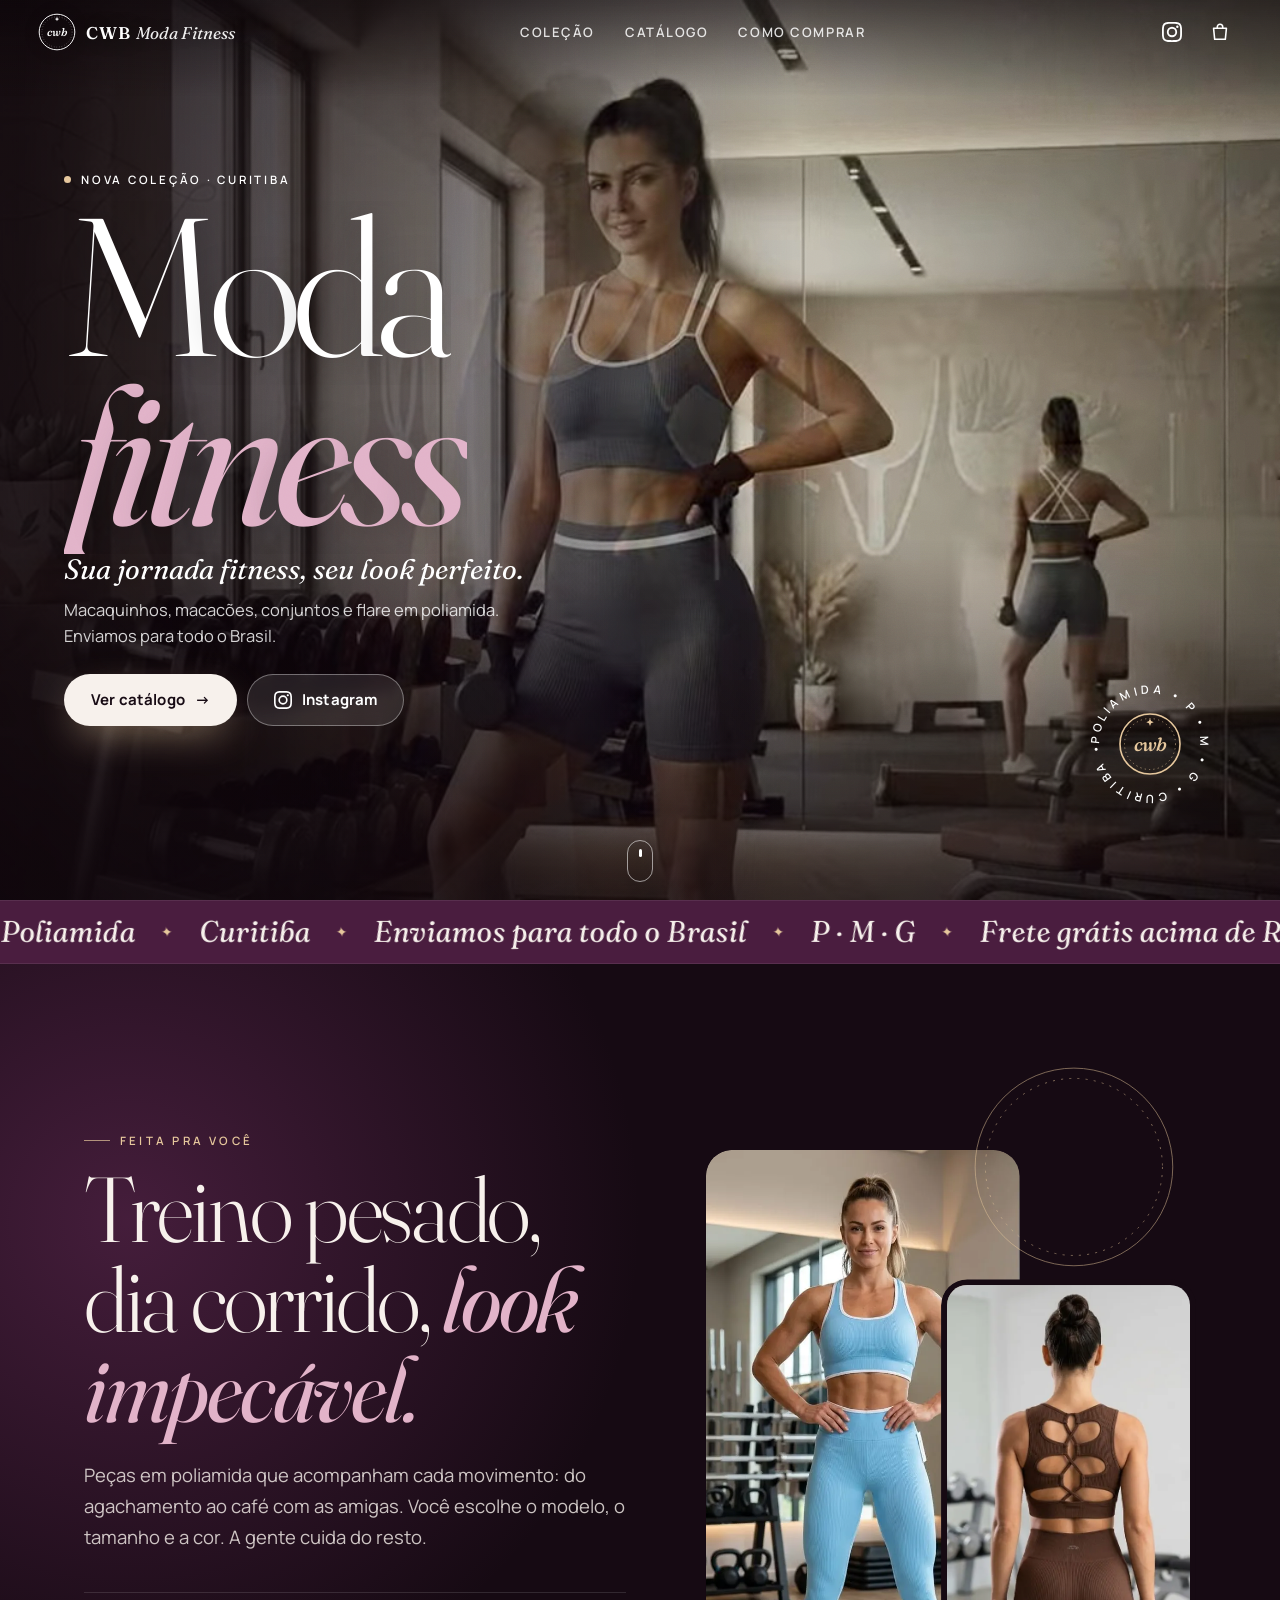
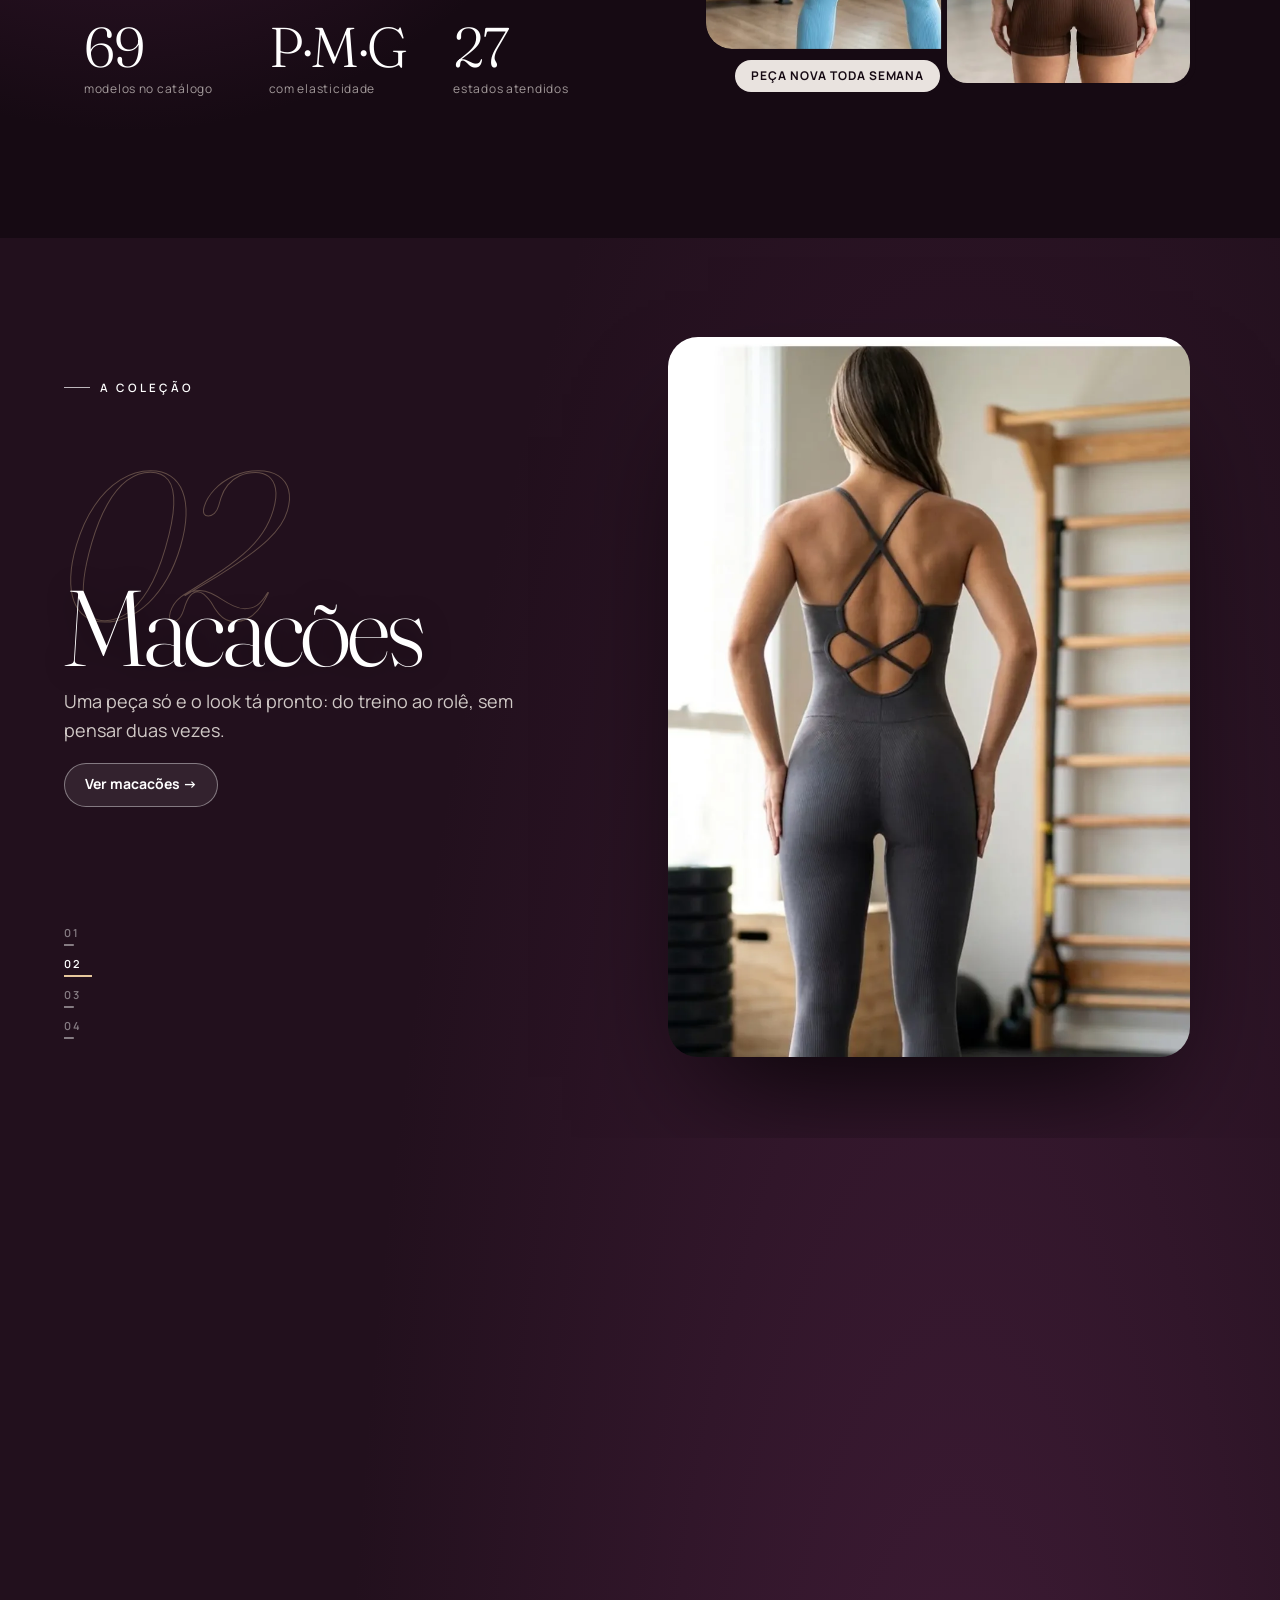
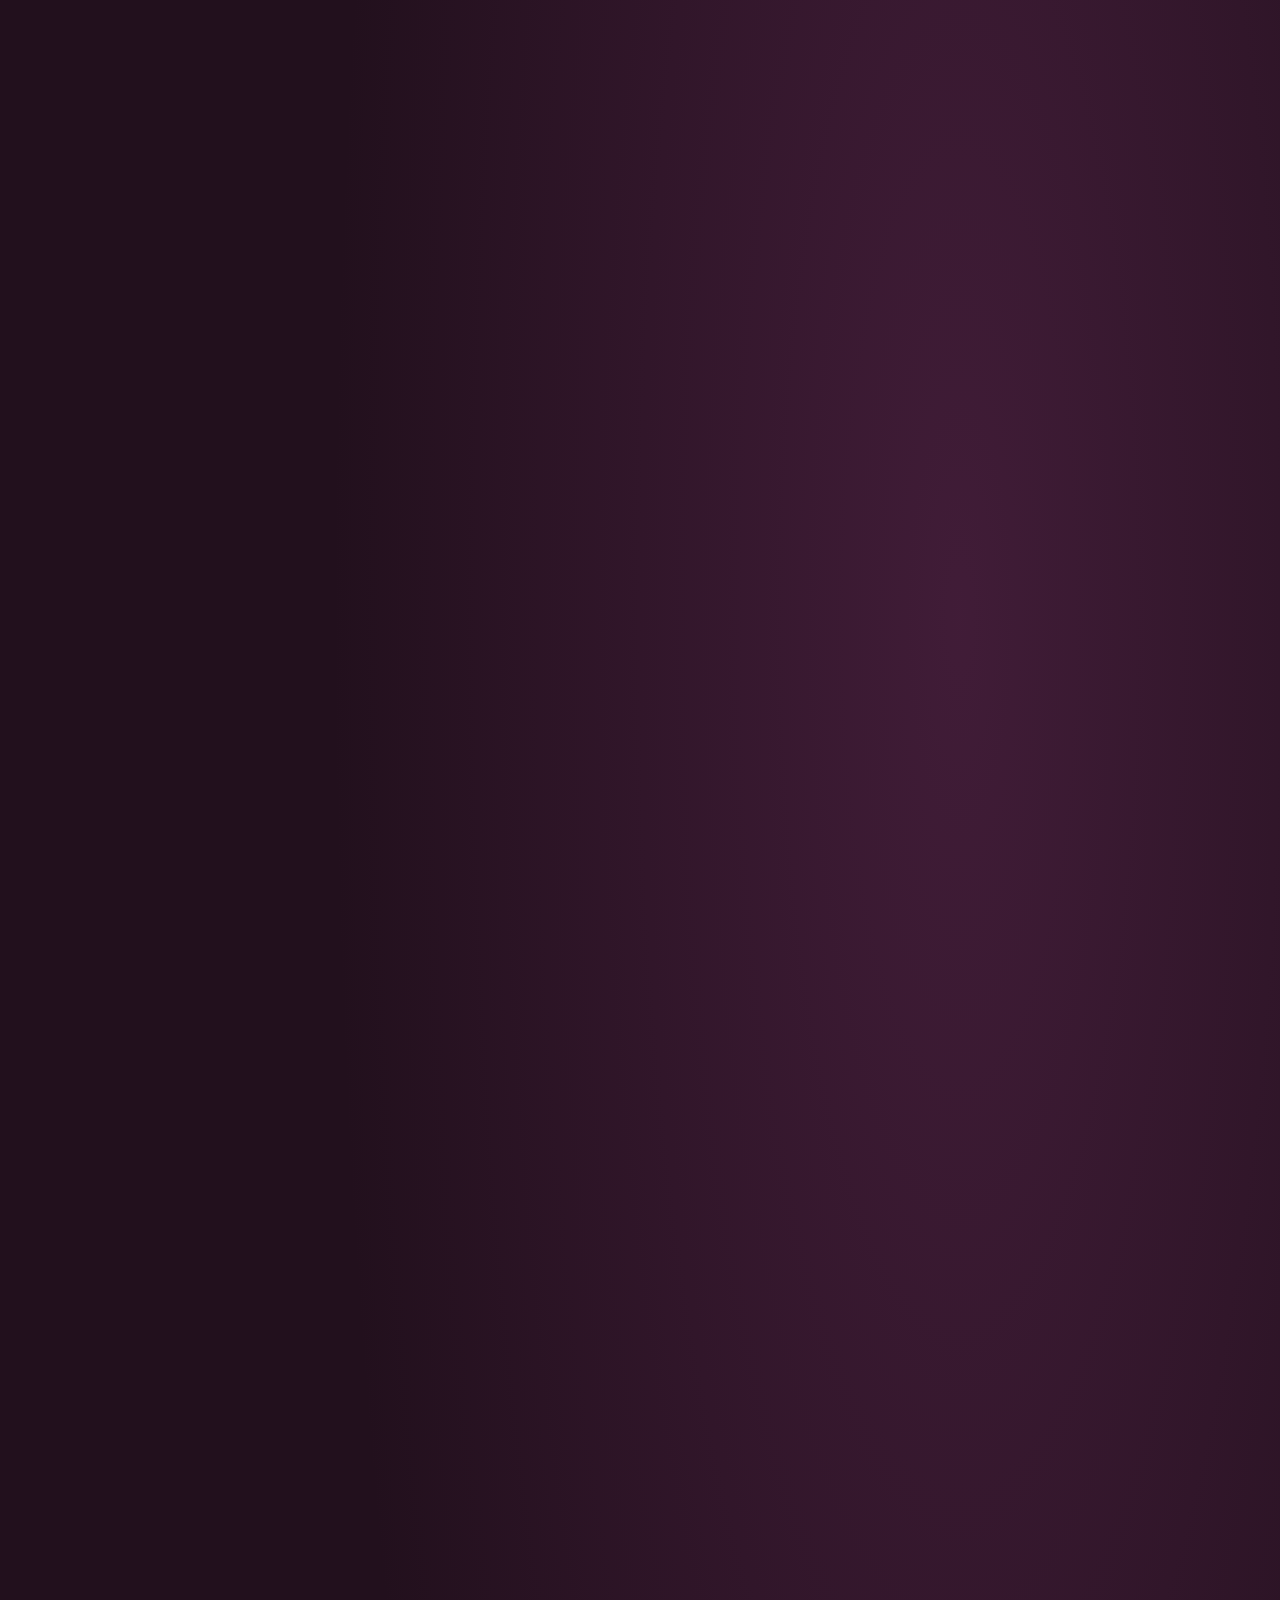
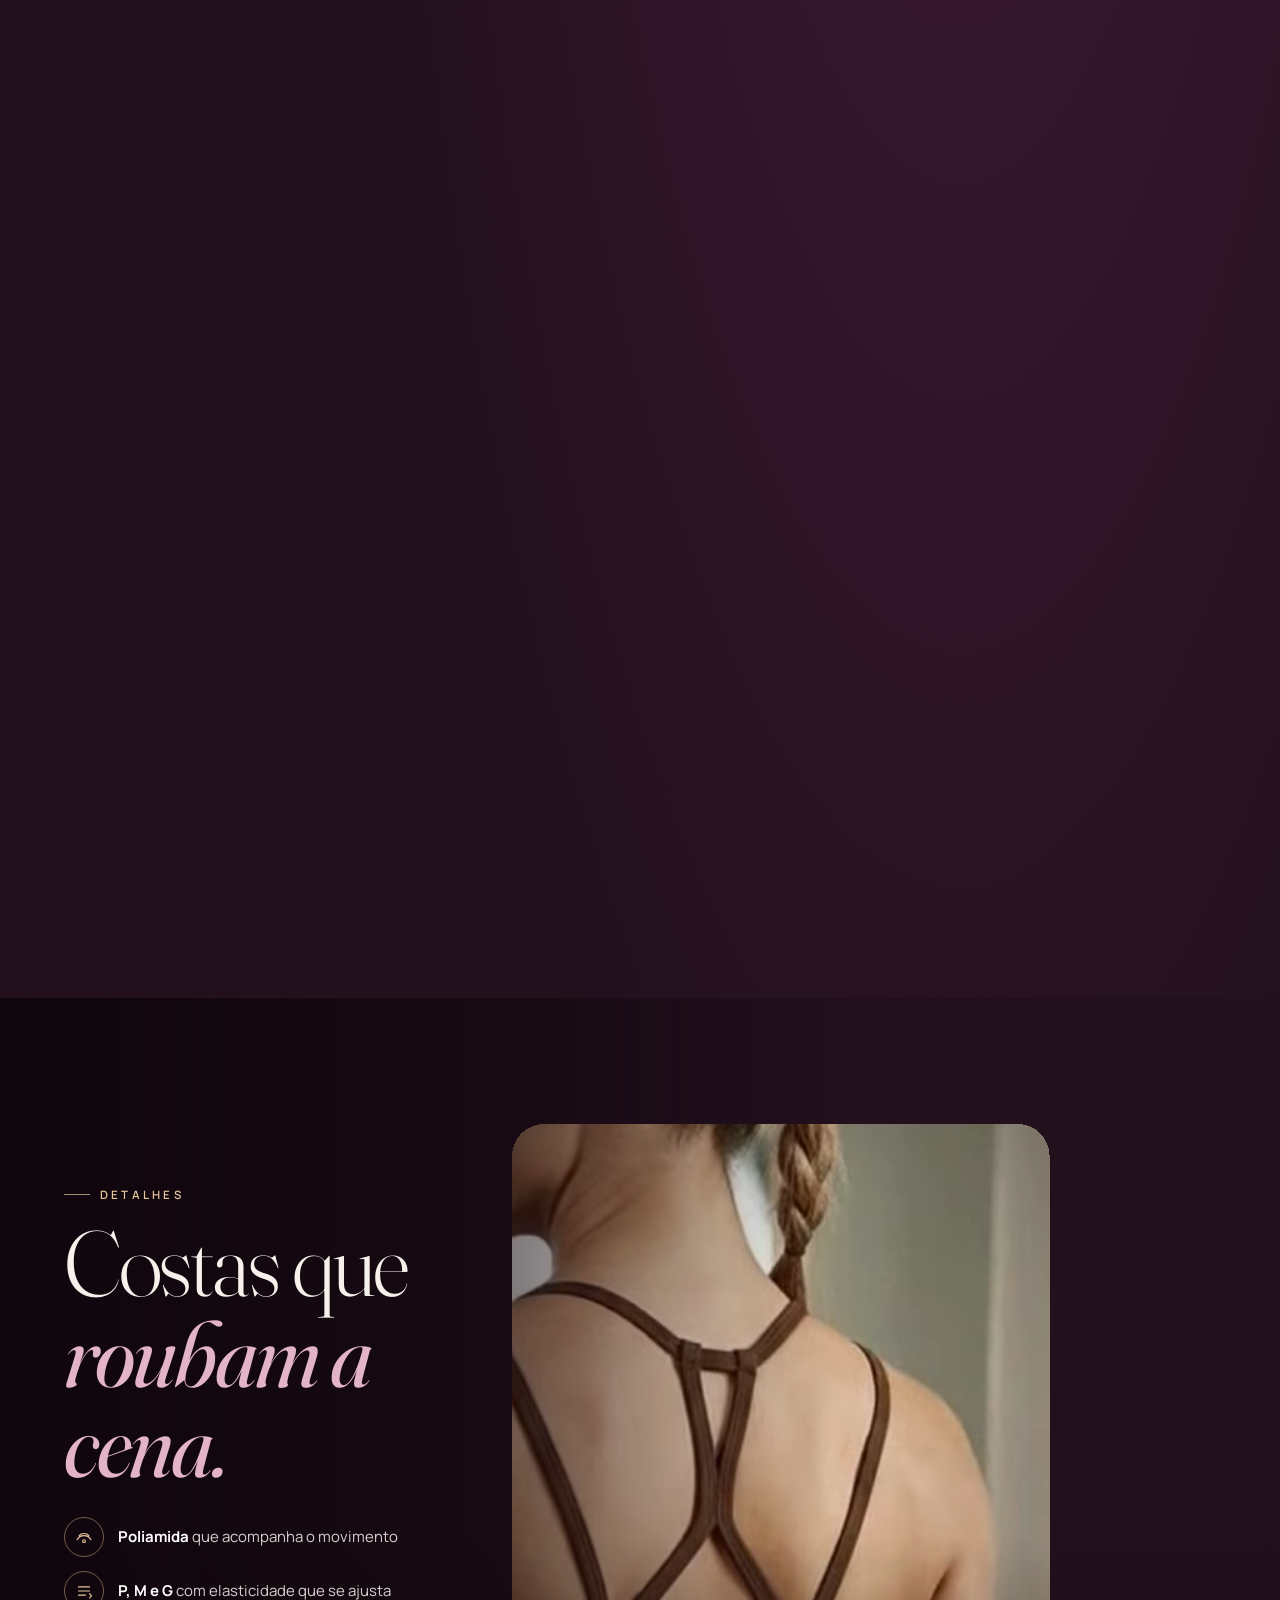
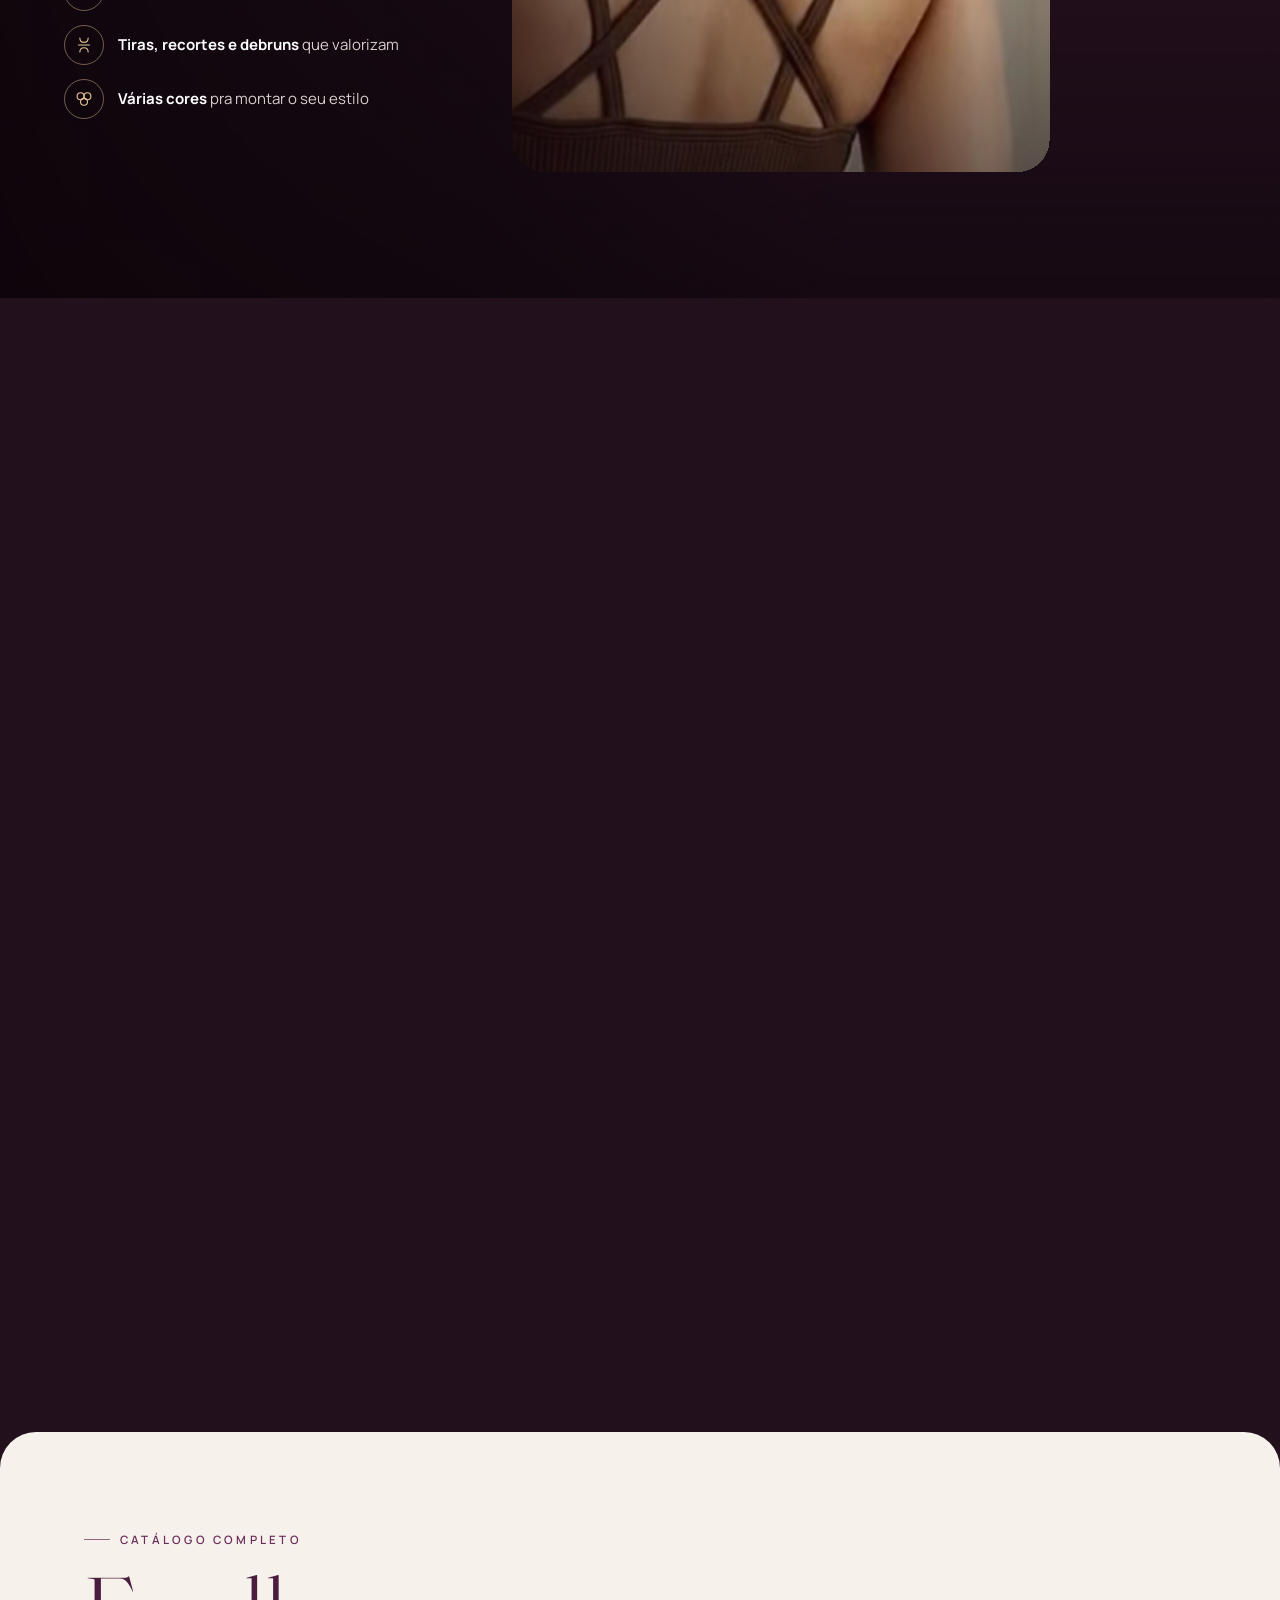
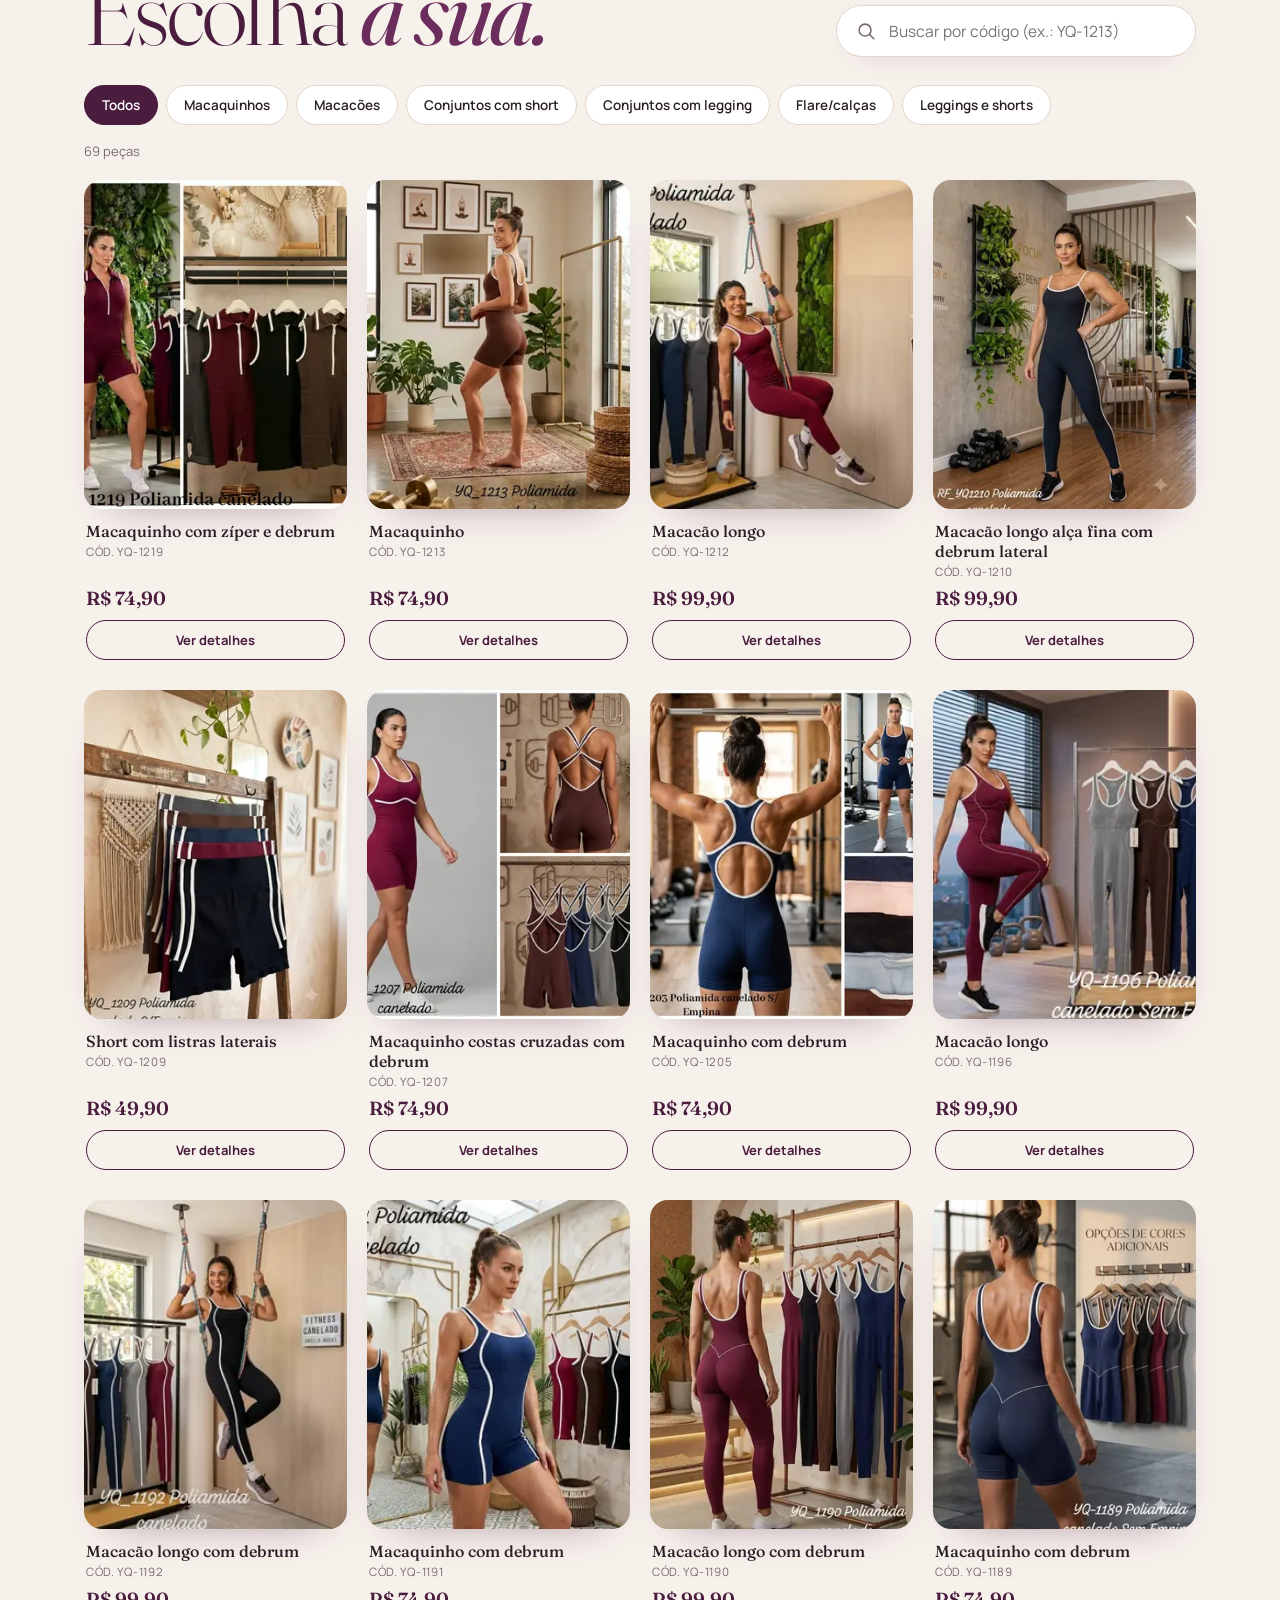
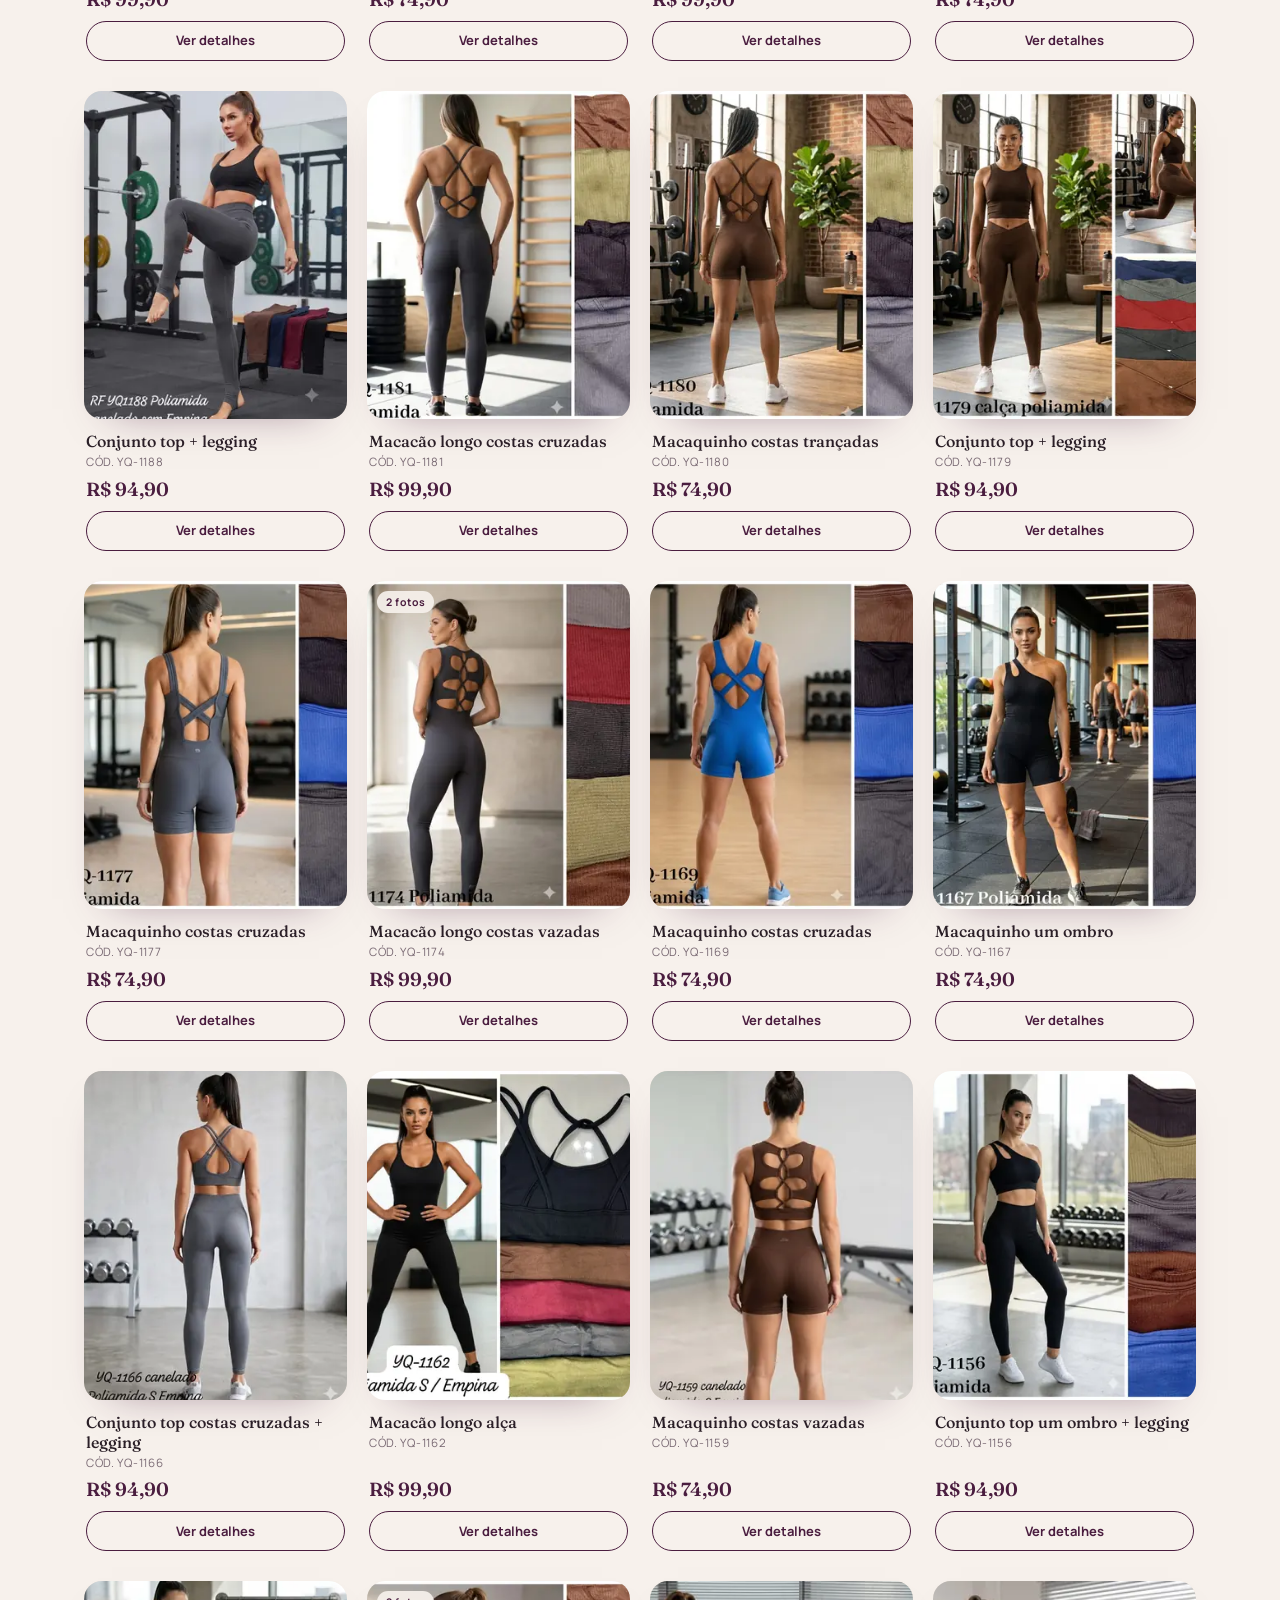
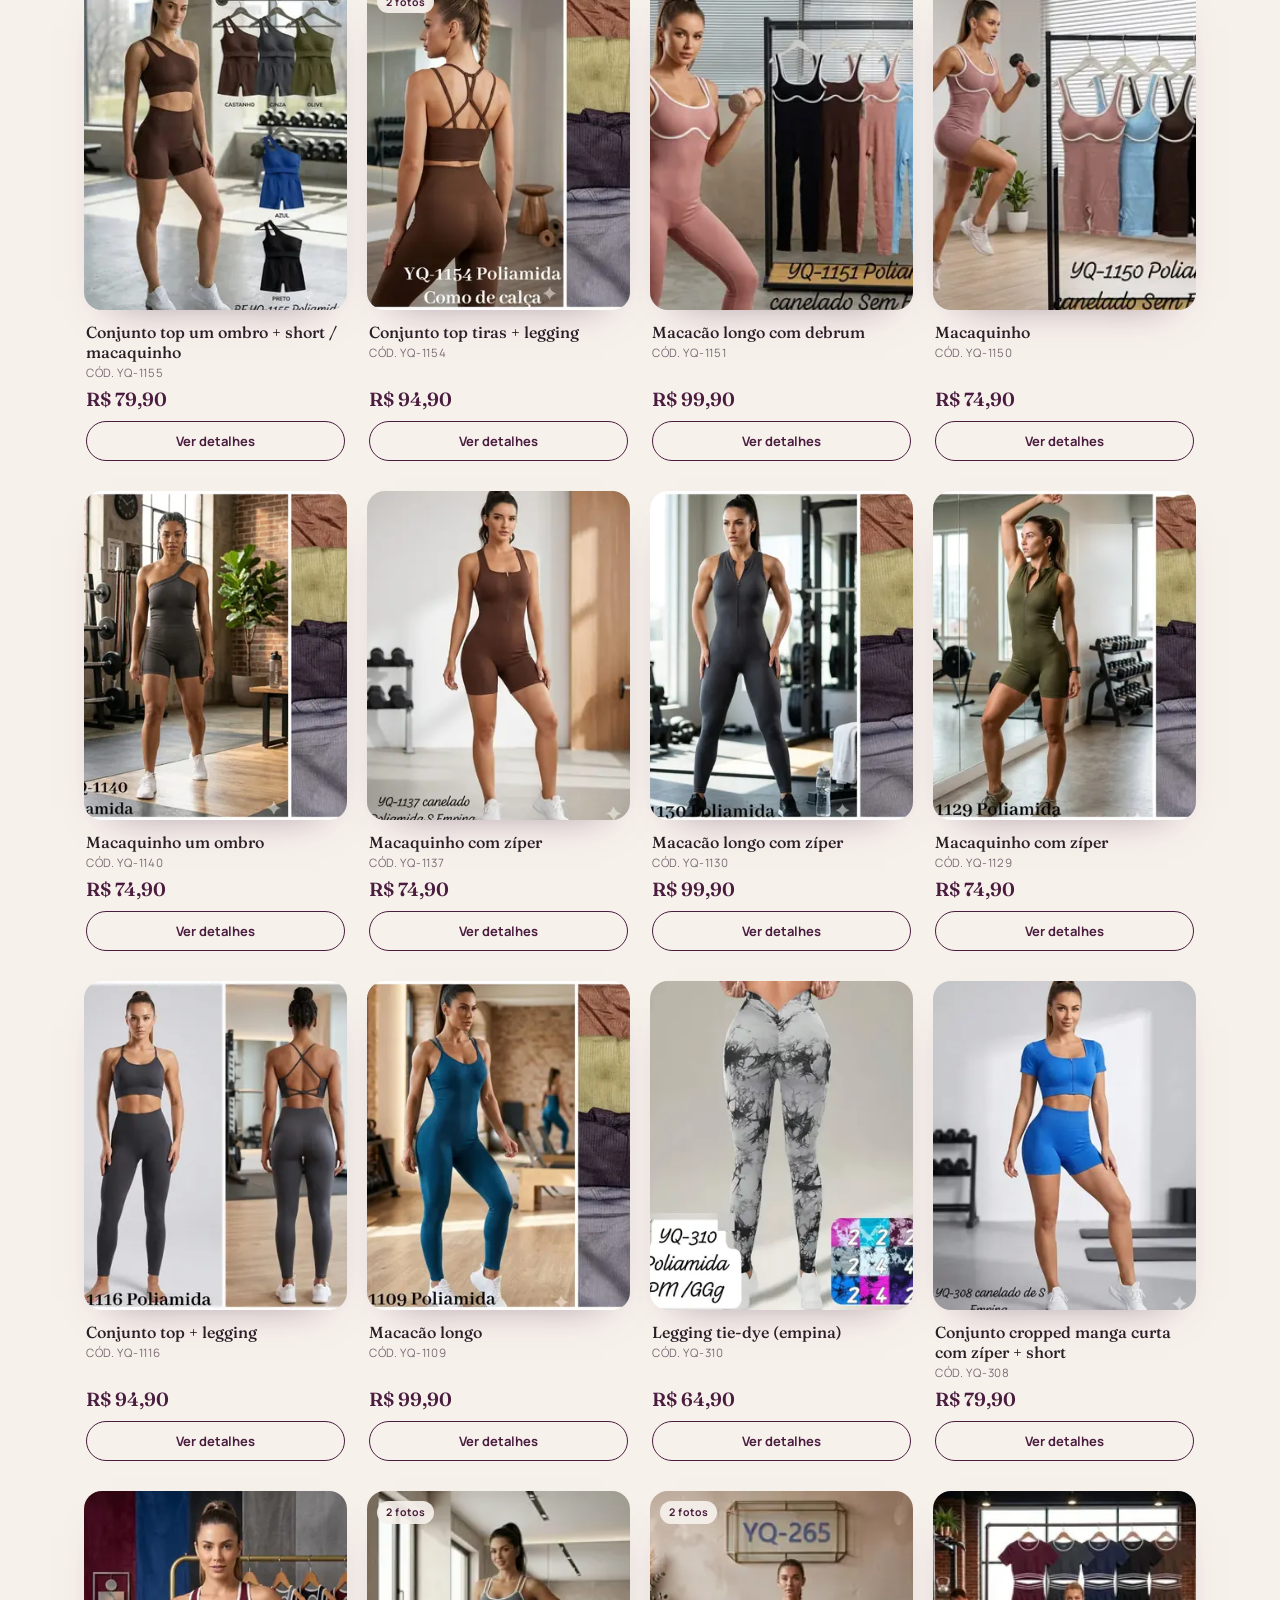
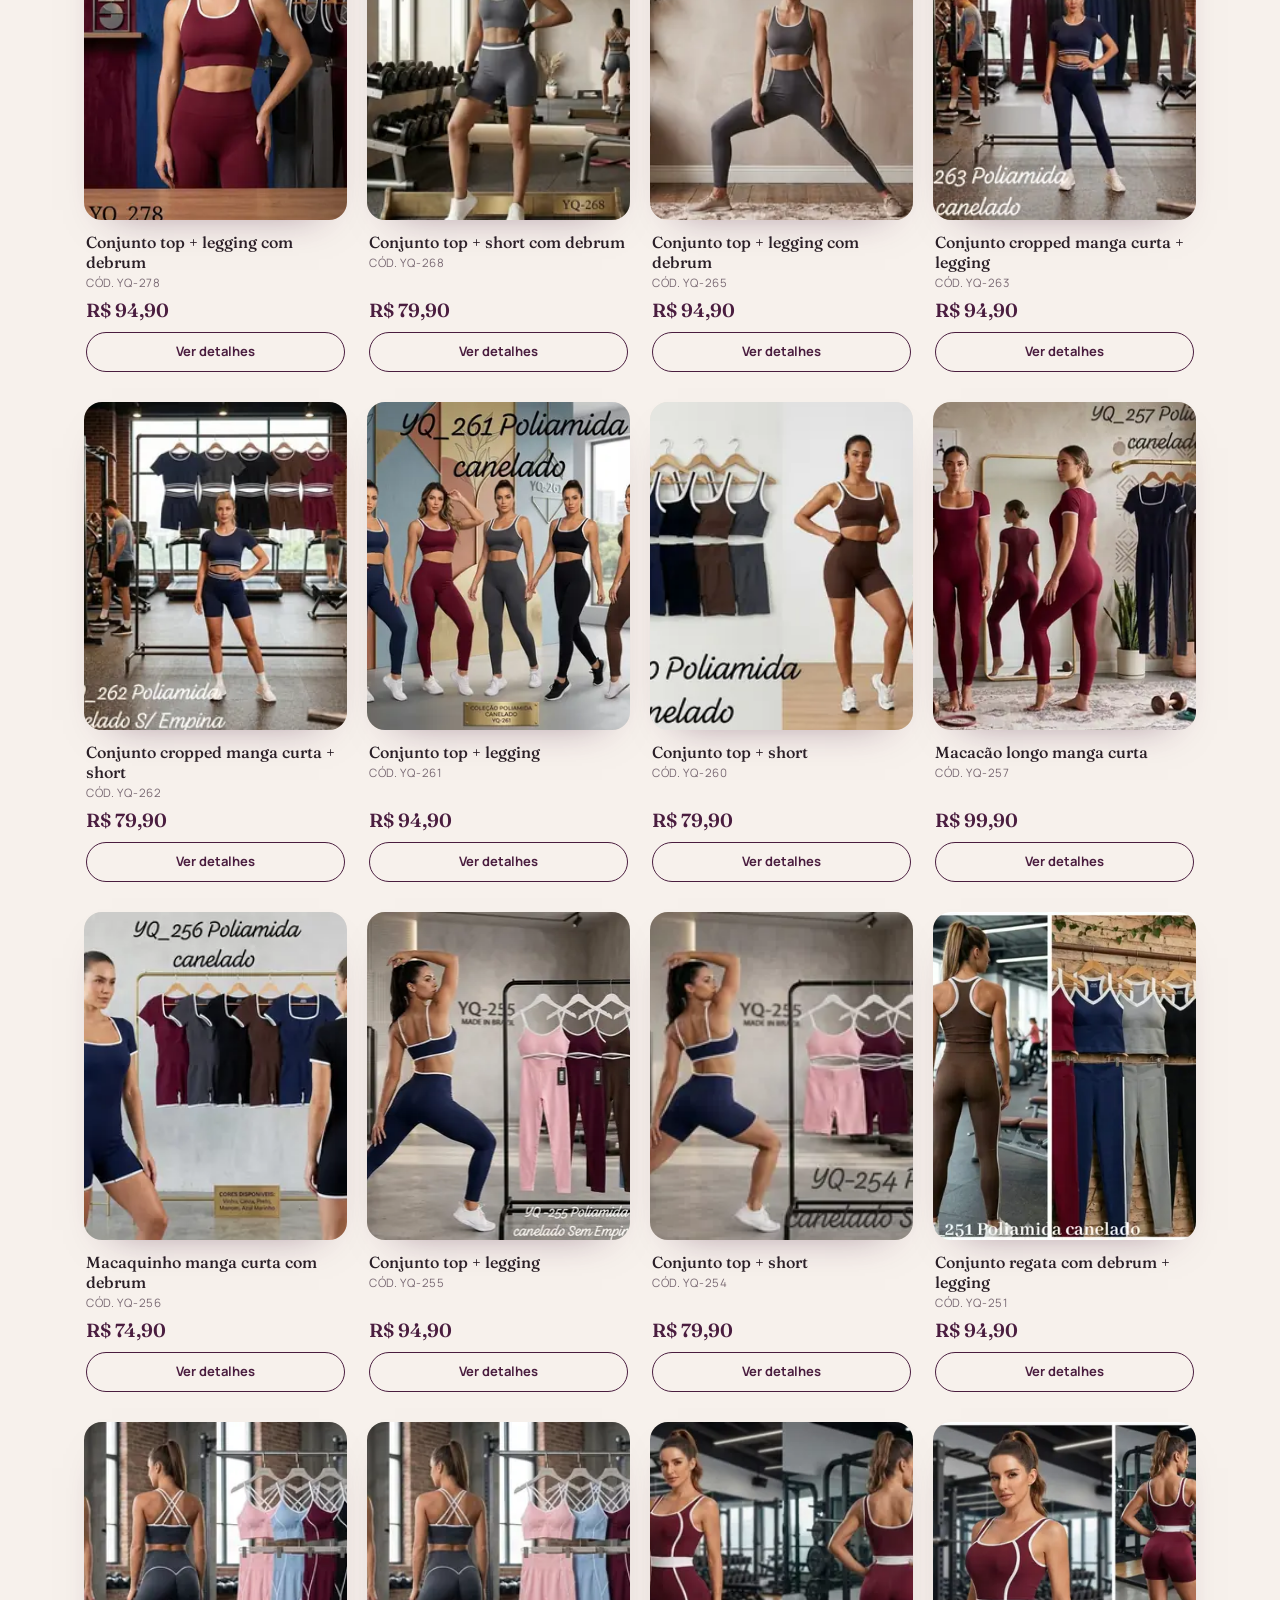
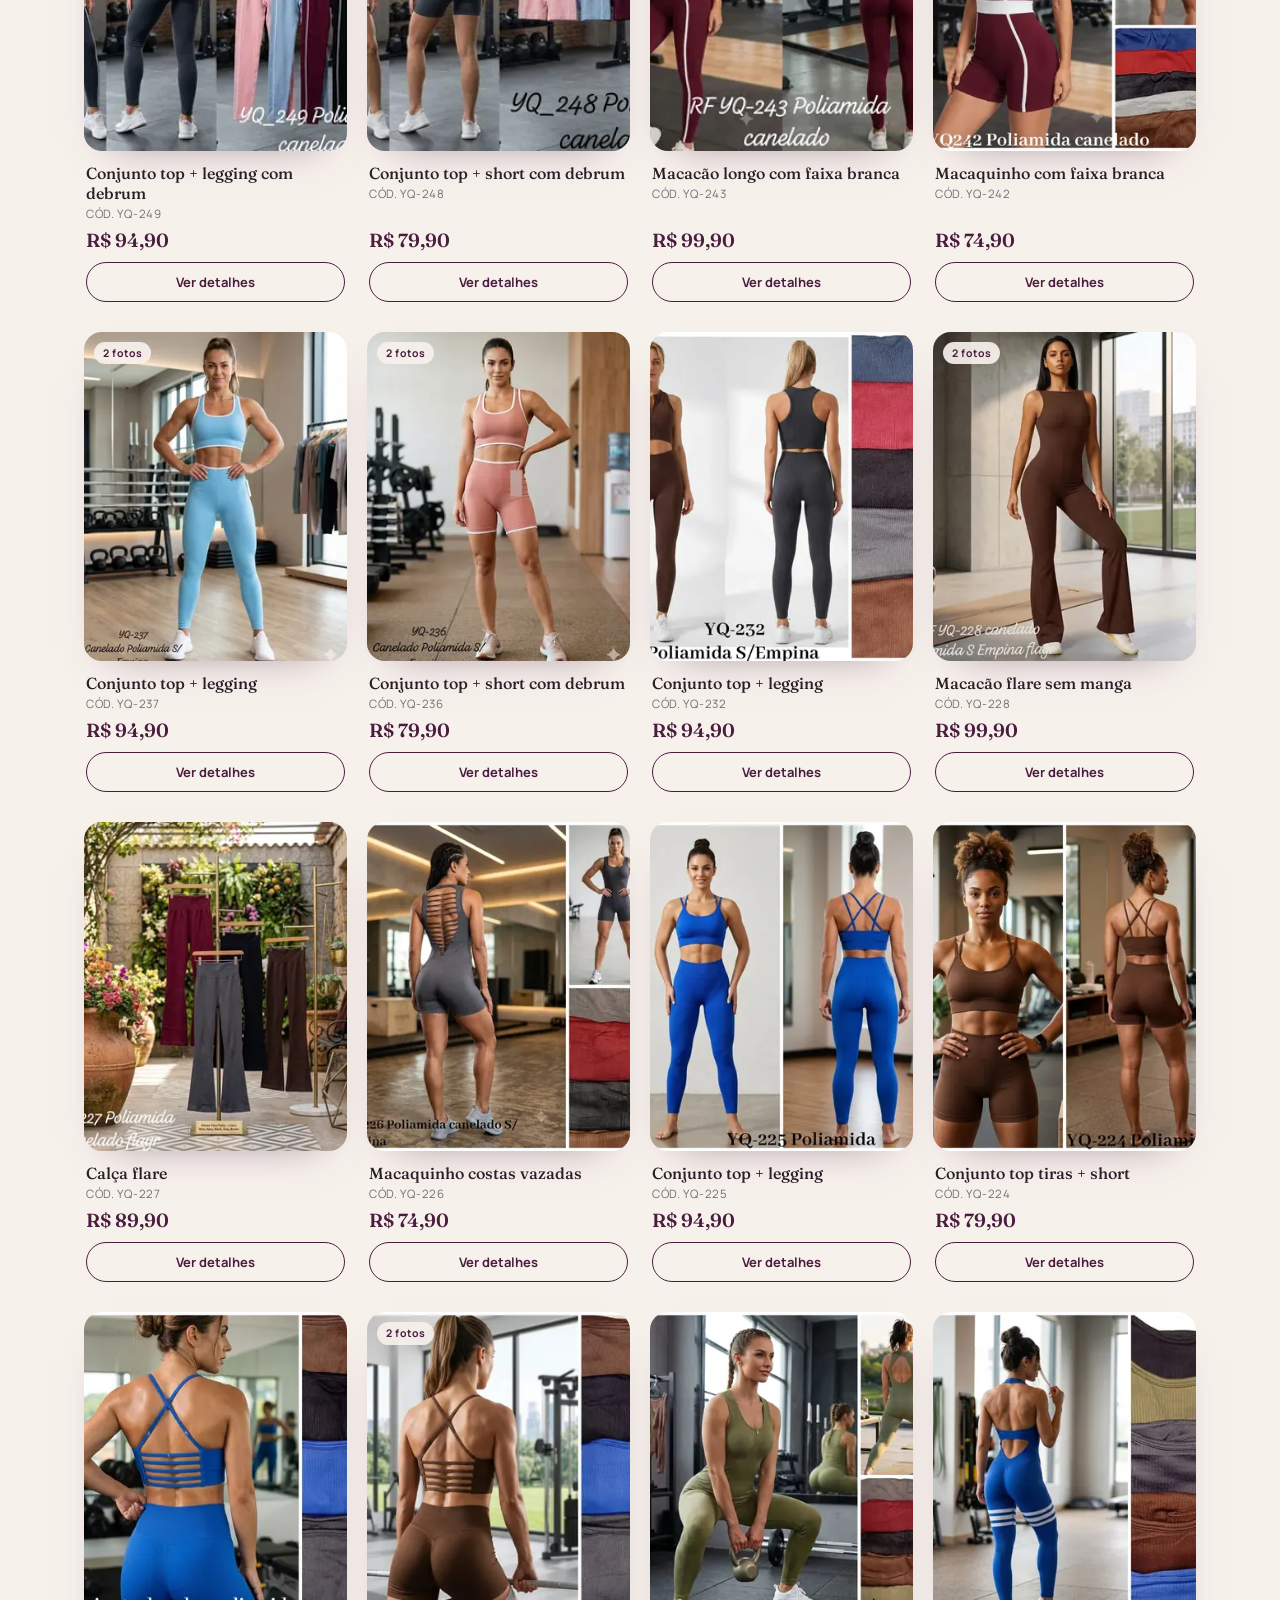
==== commit c8b11980: "Páginas legais (trocas, privacidade LGPD, termos), vendedor com CNPJ no rodapé e aviso no checkout" ====
--- a/index.html
+++ b/index.html
@@ -265,11 +265,18 @@
     <ul class="footer__list">
       <li><a id="igLinkFooter" href="https://www.instagram.com/cwb_modafitness/" target="_blank" rel="noopener">Instagram @cwb_modafitness</a></li>
       <li id="waFooterItem" hidden><a id="waLinkFooter" href="#" target="_blank" rel="noopener">WhatsApp</a></li>
+      <li><a href="mailto:rafaoliveiracwb23@gmail.com">rafaoliveiracwb23@gmail.com</a></li>
       <li id="footerCity">Curitiba – PR</li>
       <li>Enviamos para todo o Brasil</li>
     </ul>
     <p class="footer__note" id="footerNote">Enviamos para todo o Brasil (Correios, Jadlog, JeT, Loggi); dúvidas e trocas pelo Direct ou WhatsApp.</p>
     <p class="footer__big" aria-hidden="true">Moda <em>fitness</em></p>
+    <nav class="footer__legal" aria-label="Informações legais">
+      <a href="trocas.html">Trocas e devoluções</a>
+      <a href="privacidade.html">Política de privacidade</a>
+      <a href="termos.html">Termos de uso</a>
+    </nav>
+    <p class="footer__seller">Vendedor: CWB Moda Fitness · CNPJ 37.789.447/0001-00 · Curitiba – PR · WhatsApp (41) 99106-4167 · rafaoliveiracwb23@gmail.com</p>
     <p class="footer__copy">© <span id="year"></span> CWB Moda Fitness</p>
   </div>
 </footer>
@@ -305,6 +312,7 @@
       <button class="btn btn--grad btn--block" id="cartNext" hidden>Continuar para entrega e pagamento</button>
       <button class="btn btn--mp btn--block" id="checkoutMp" type="button" hidden>Pagar com Mercado Pago</button>
       <p class="mp-secure" id="mpSecure"><svg viewBox="0 0 24 24" class="ic-line" aria-hidden="true"><rect x="5" y="10.5" width="14" height="10" rx="2"/><path d="M8 10.5V8a4 4 0 0 1 8 0v2.5"/></svg>Pix, cartão ou boleto · ambiente seguro do Mercado Pago</p>
+      <p class="legal-note" id="legalNote" hidden>Ao pagar você concorda com os <a href="termos.html" target="_blank" rel="noopener">Termos de uso</a> e a <a href="privacidade.html" target="_blank" rel="noopener">Política de privacidade</a>. Arrependimento em até 7 dias: veja <a href="trocas.html" target="_blank" rel="noopener">Trocas e devoluções</a>.</p>
       <button class="btn btn--wa btn--block" id="checkoutWa" type="button">
         <svg aria-hidden="true"><use href="#ic-wa"/></svg>
         <span id="checkoutWaLabel">Finalizar pelo WhatsApp</span>
--- a/css/style.css
+++ b/css/style.css
@@ -459,3 +459,36 @@
 .order__btns{display:flex;flex-direction:column;gap:10px;margin-top:22px}
 .order__btns .btn{width:100%}
 .order .close-btn{background:#fff}
+
+/* rodapé legal + nota do checkout */
+.footer__legal{display:flex;flex-wrap:wrap;gap:8px 22px;font-size:13px}
+.footer__legal a{color:var(--gold);text-decoration:none;border-bottom:1px solid rgba(230,199,156,.35)}
+.footer__legal a:hover{border-bottom-color:var(--gold)}
+.footer__seller{font-size:12.5px;line-height:1.6;opacity:.75}
+@media (min-width:900px){.footer__legal,.footer__seller{grid-column:1/-1}}
+.legal-note{margin:-2px 0 2px;font-size:11.5px;line-height:1.45;color:var(--muted);text-align:center}
+.legal-note a{color:var(--plum-2)}
+
+/* páginas legais */
+.legal-page{background:var(--ink)}
+.legal-top{position:sticky;top:0;z-index:5;background:rgba(22,10,19,.9);backdrop-filter:blur(12px);-webkit-backdrop-filter:blur(12px);border-bottom:1px solid rgba(255,255,255,.06)}
+.legal-top .topbar__in{color:#fff}
+.legal-back{display:inline-flex;align-items:center;gap:8px;min-height:44px;padding:0 16px;border-radius:999px;border:1px solid rgba(255,255,255,.3);color:#fff;text-decoration:none;font-weight:700;font-size:13.5px}
+.legal-back:hover{background:rgba(255,255,255,.1)}
+.legal-hero{padding:clamp(56px,10vh,96px) 0 clamp(70px,10vh,100px);background:radial-gradient(90% 80% at 0% 0%,rgba(107,45,92,.55),transparent 60%)}
+.legal-hero .display{font-size:clamp(40px,7vw,76px)}
+.legal-hero p{margin:18px 0 0;color:rgba(247,241,236,.72);font-size:14px}
+.legal{position:relative;z-index:2;background:var(--cream);color:var(--text);border-radius:36px 36px 0 0;margin-top:-36px;padding:clamp(44px,7vh,72px) 0 80px}
+.legal__body{max-width:760px}
+.legal__body h2{margin:40px 0 12px;font:400 clamp(24px,3.4vw,32px)/1.15 var(--serif);color:var(--plum)}
+.legal__body h2:first-child{margin-top:0}
+.legal__body h3{margin:24px 0 8px;font-size:16px;color:var(--plum)}
+.legal__body p,.legal__body li{font-size:15.5px;line-height:1.7;color:var(--text)}
+.legal__body ul,.legal__body ol{padding-left:22px}
+.legal__body li{margin:6px 0}
+.legal__body a{color:var(--plum-2);font-weight:600}
+.legal__box{margin:22px 0;padding:18px 20px;border-radius:18px;background:#fff;border:1px solid var(--line)}
+.legal__box p{margin:4px 0}
+.legal__nav{display:flex;flex-wrap:wrap;gap:10px;margin-top:44px}
+.legal__nav a{display:inline-flex;align-items:center;min-height:42px;padding:0 18px;border-radius:999px;border:1px solid var(--plum);color:var(--plum);text-decoration:none;font-weight:700;font-size:13.5px}
+.legal__nav a[aria-current="page"]{background:var(--plum);color:#fff}
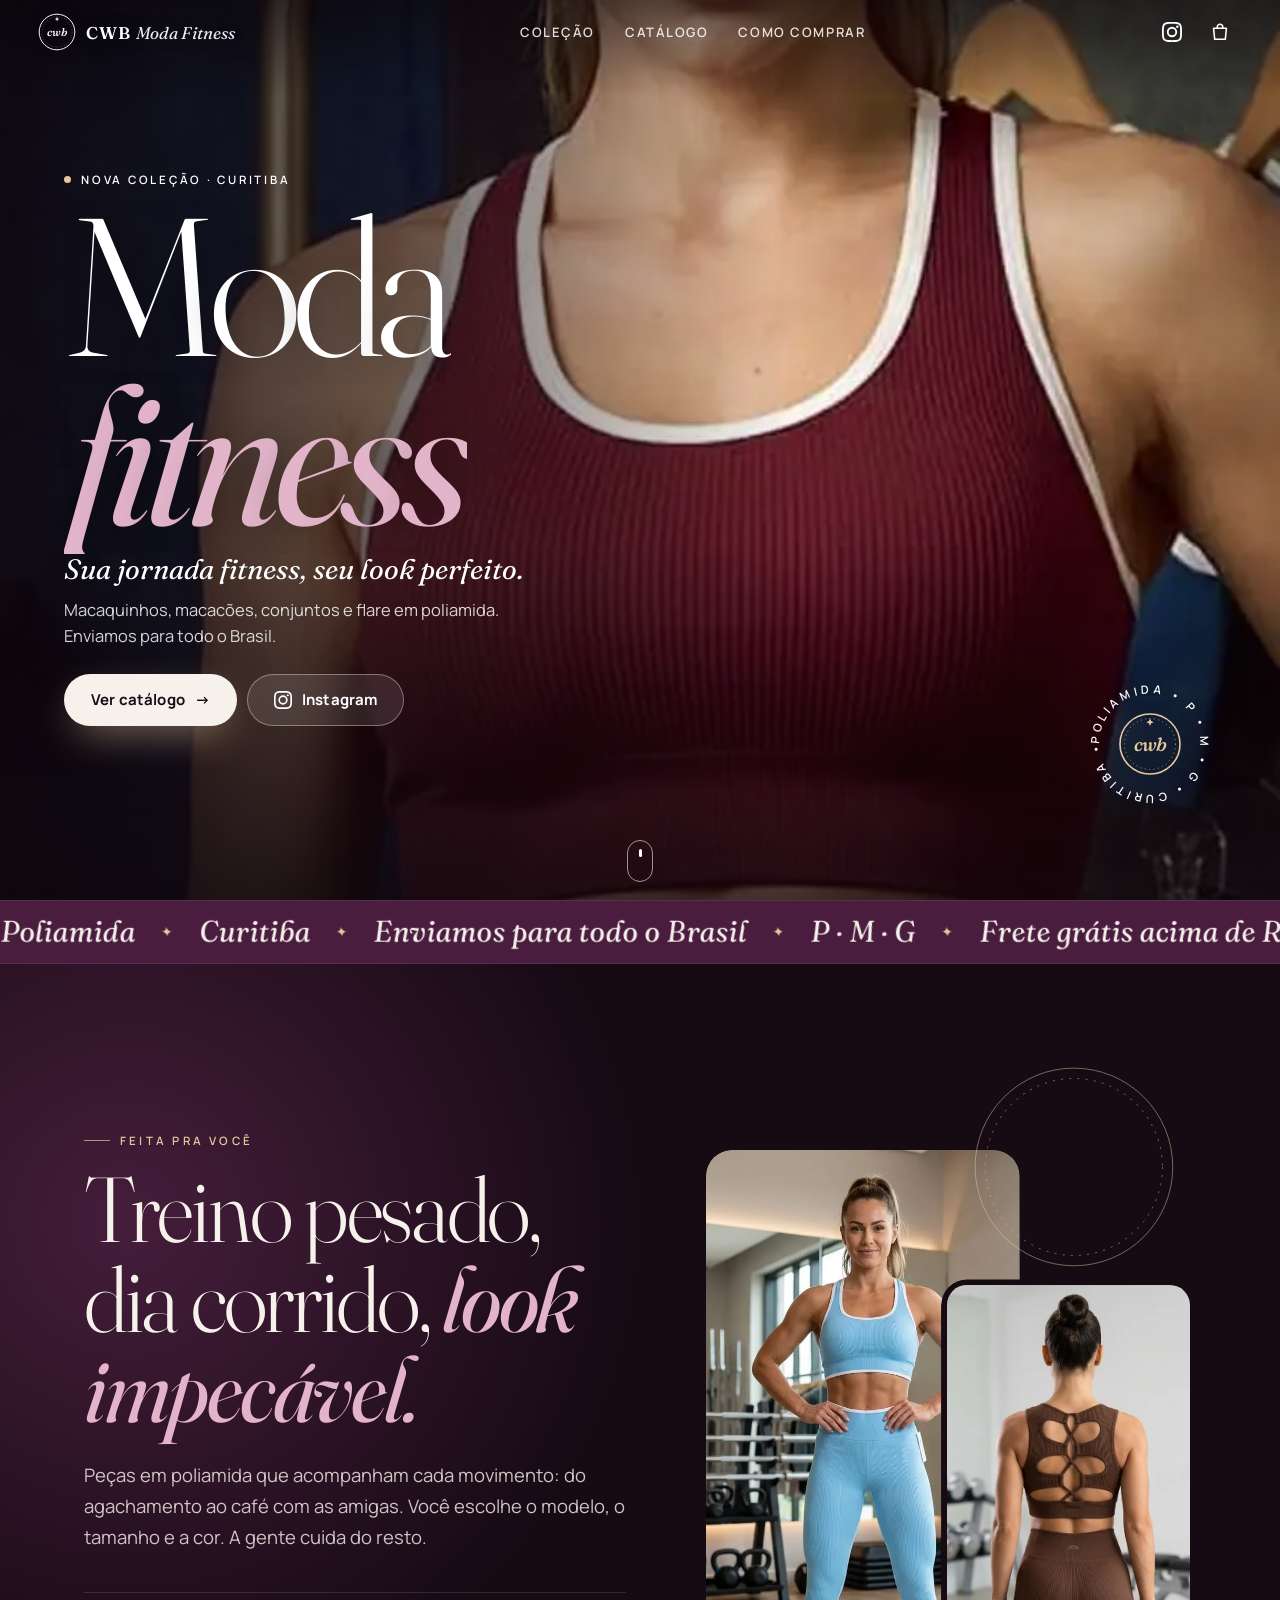
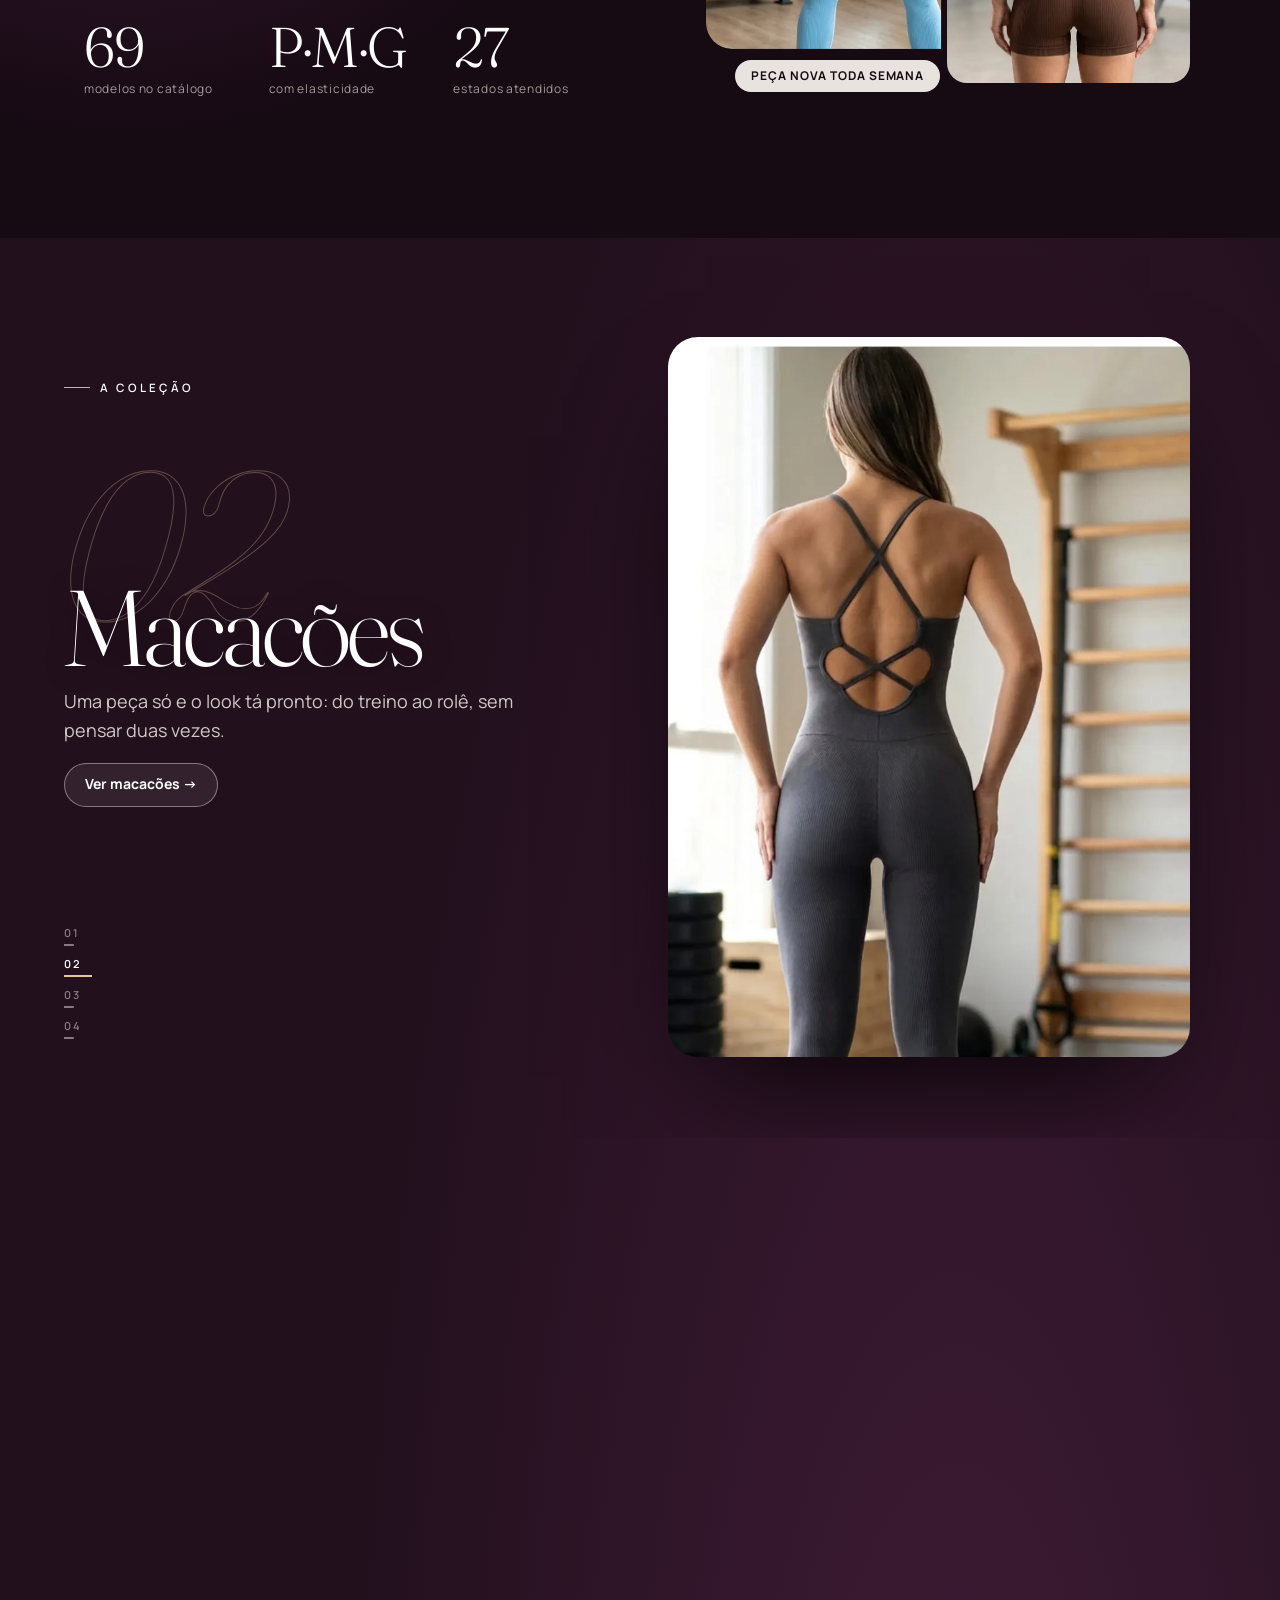
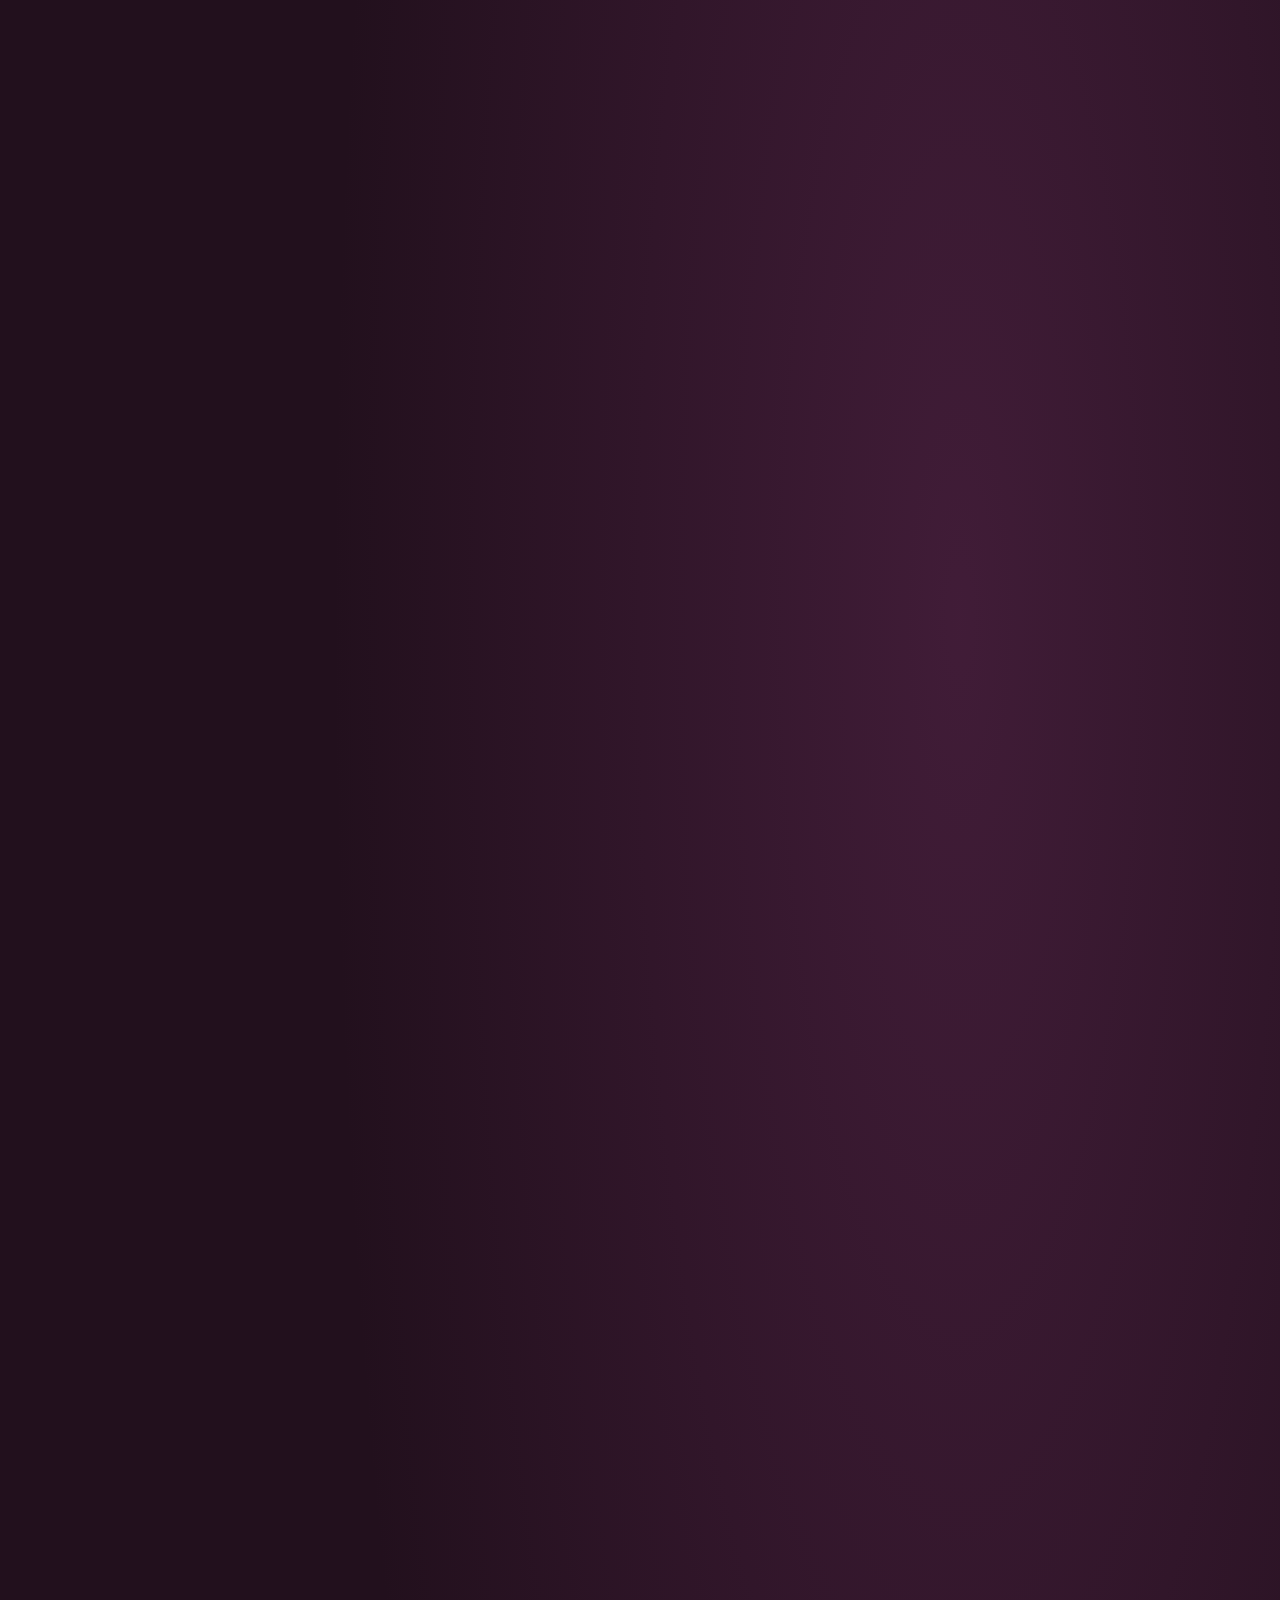
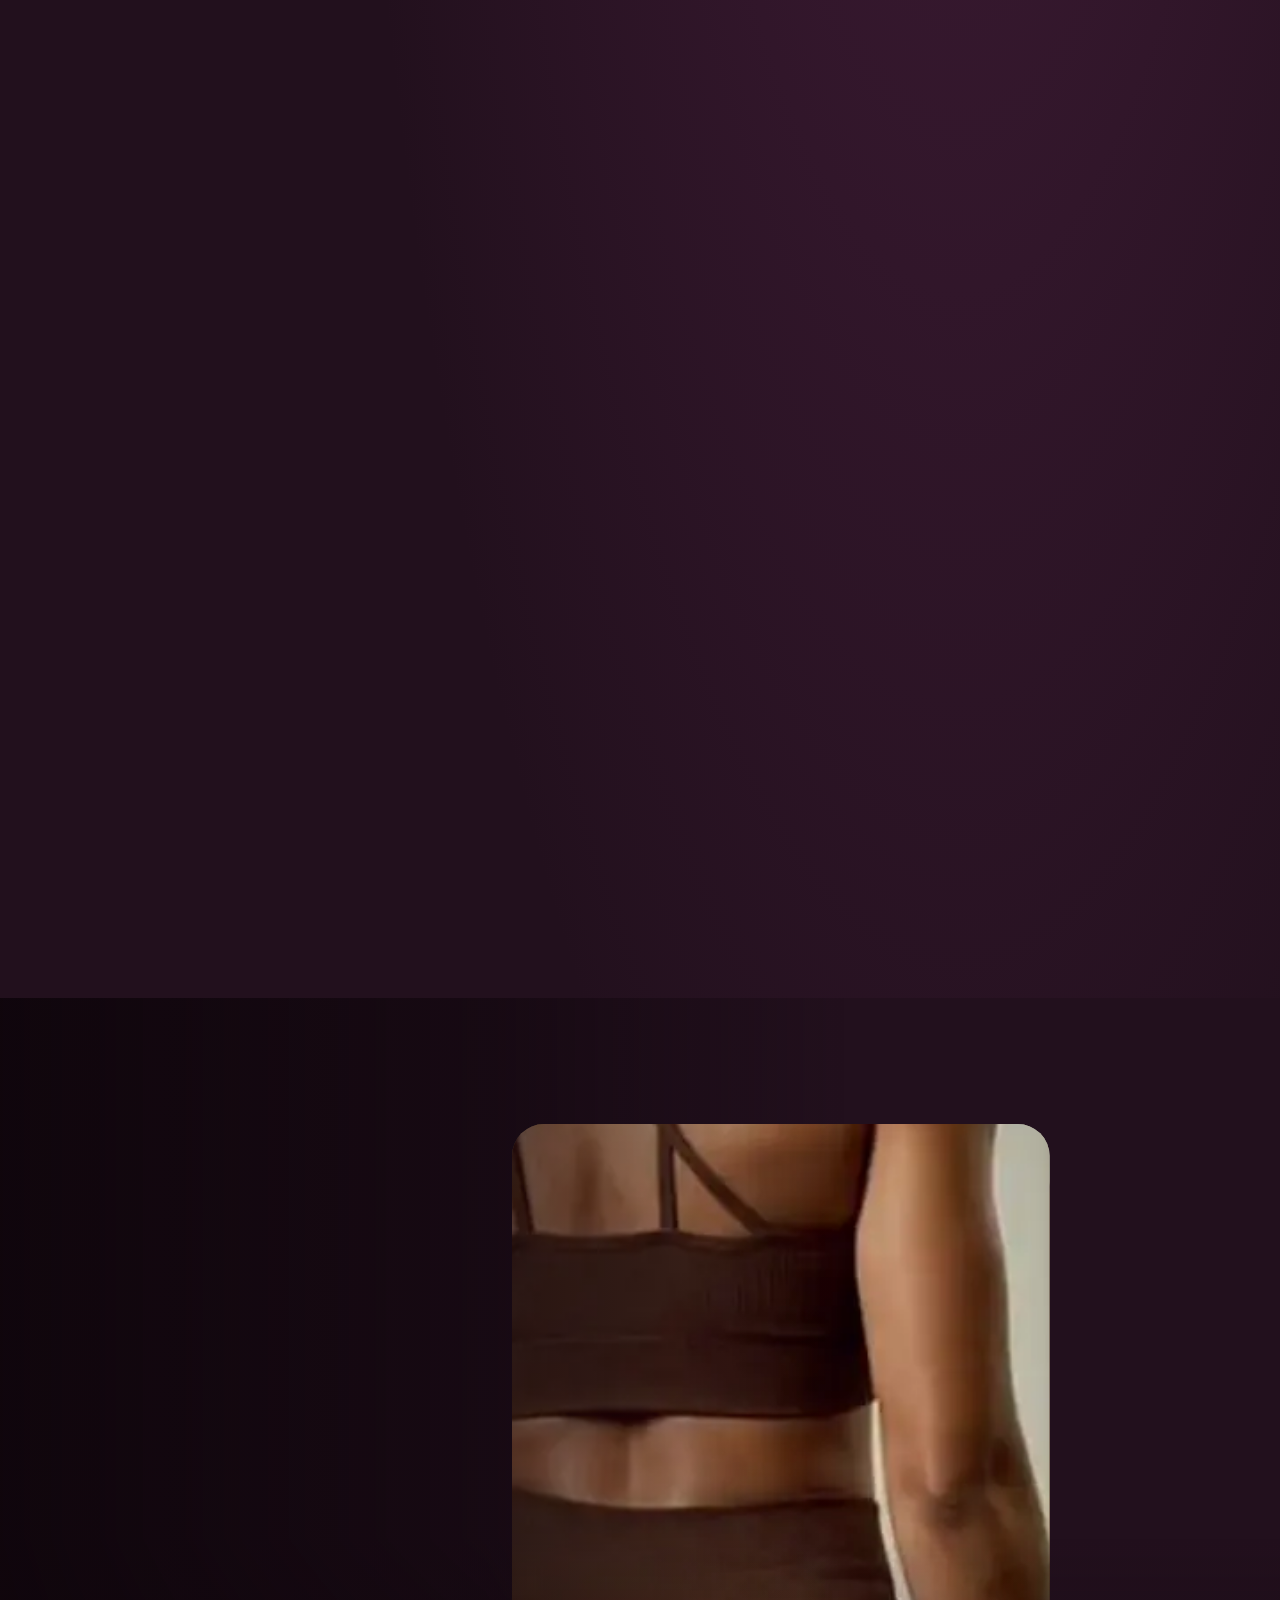
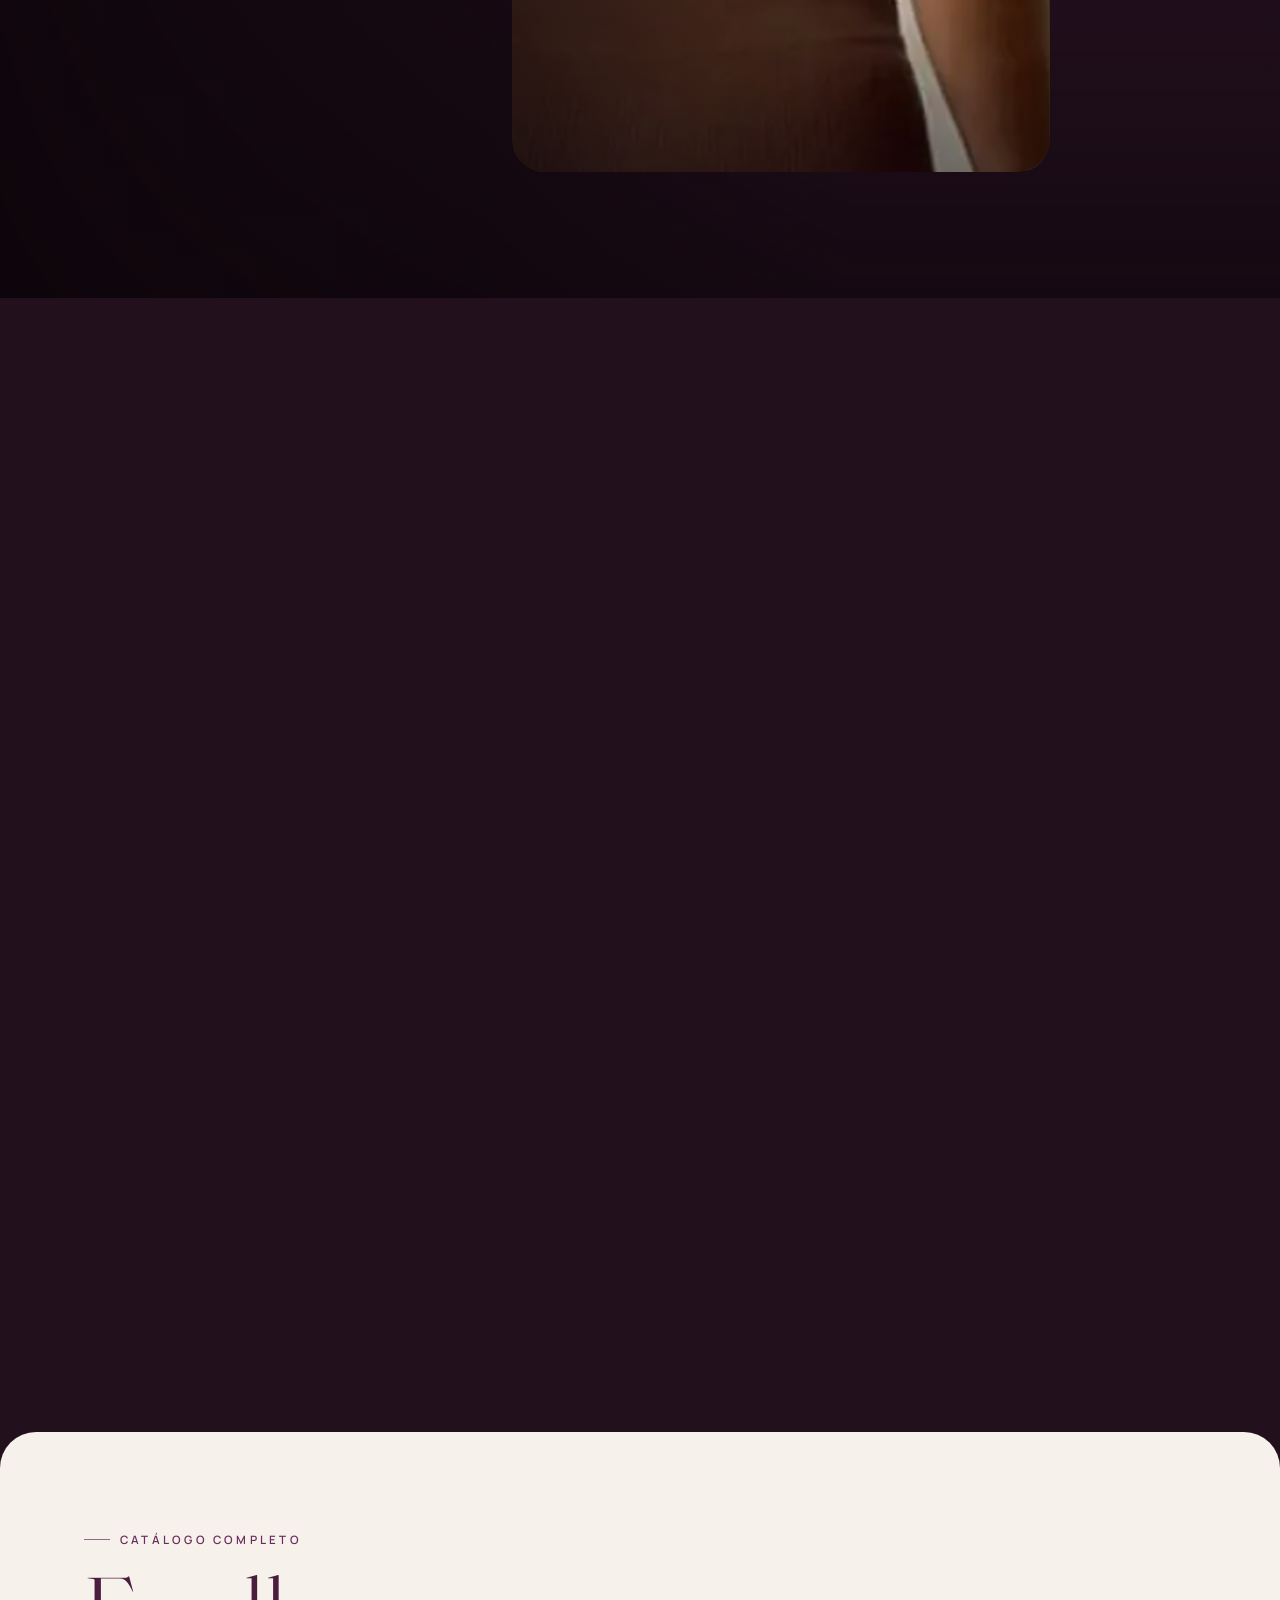
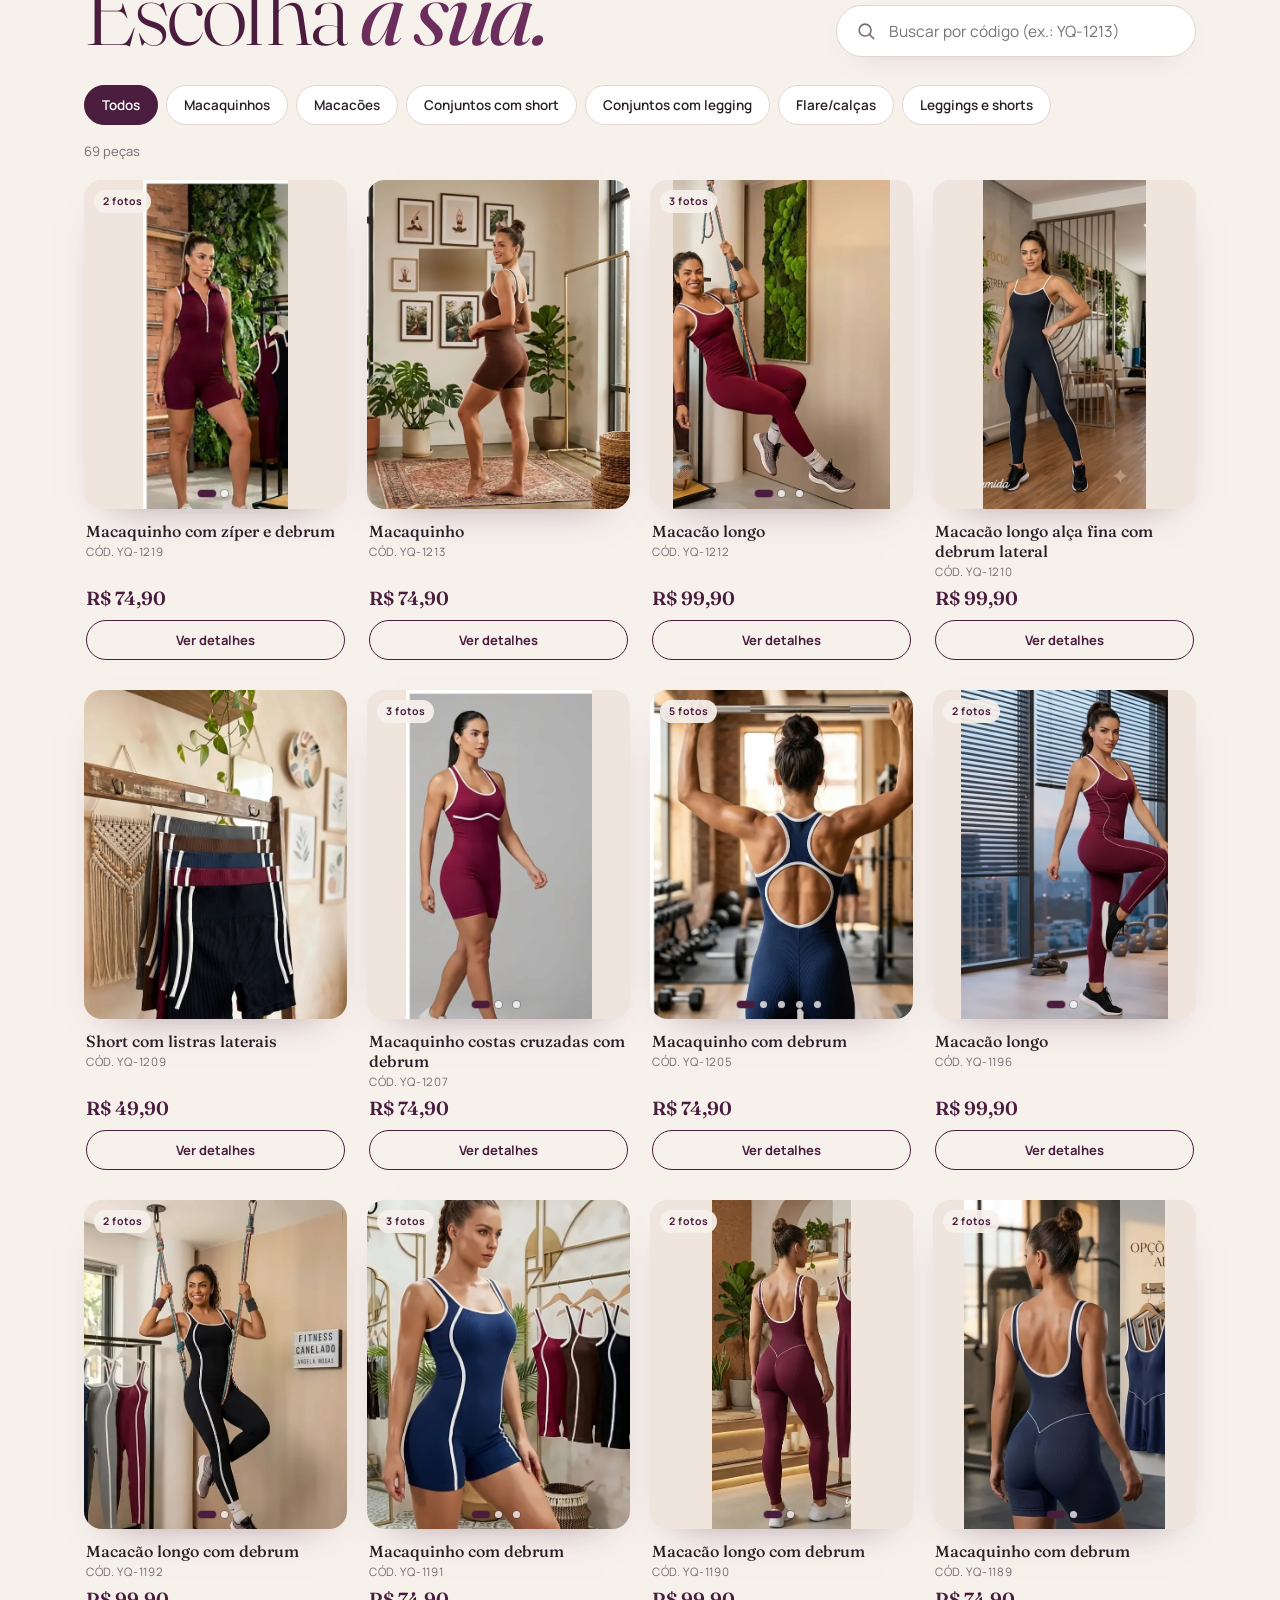
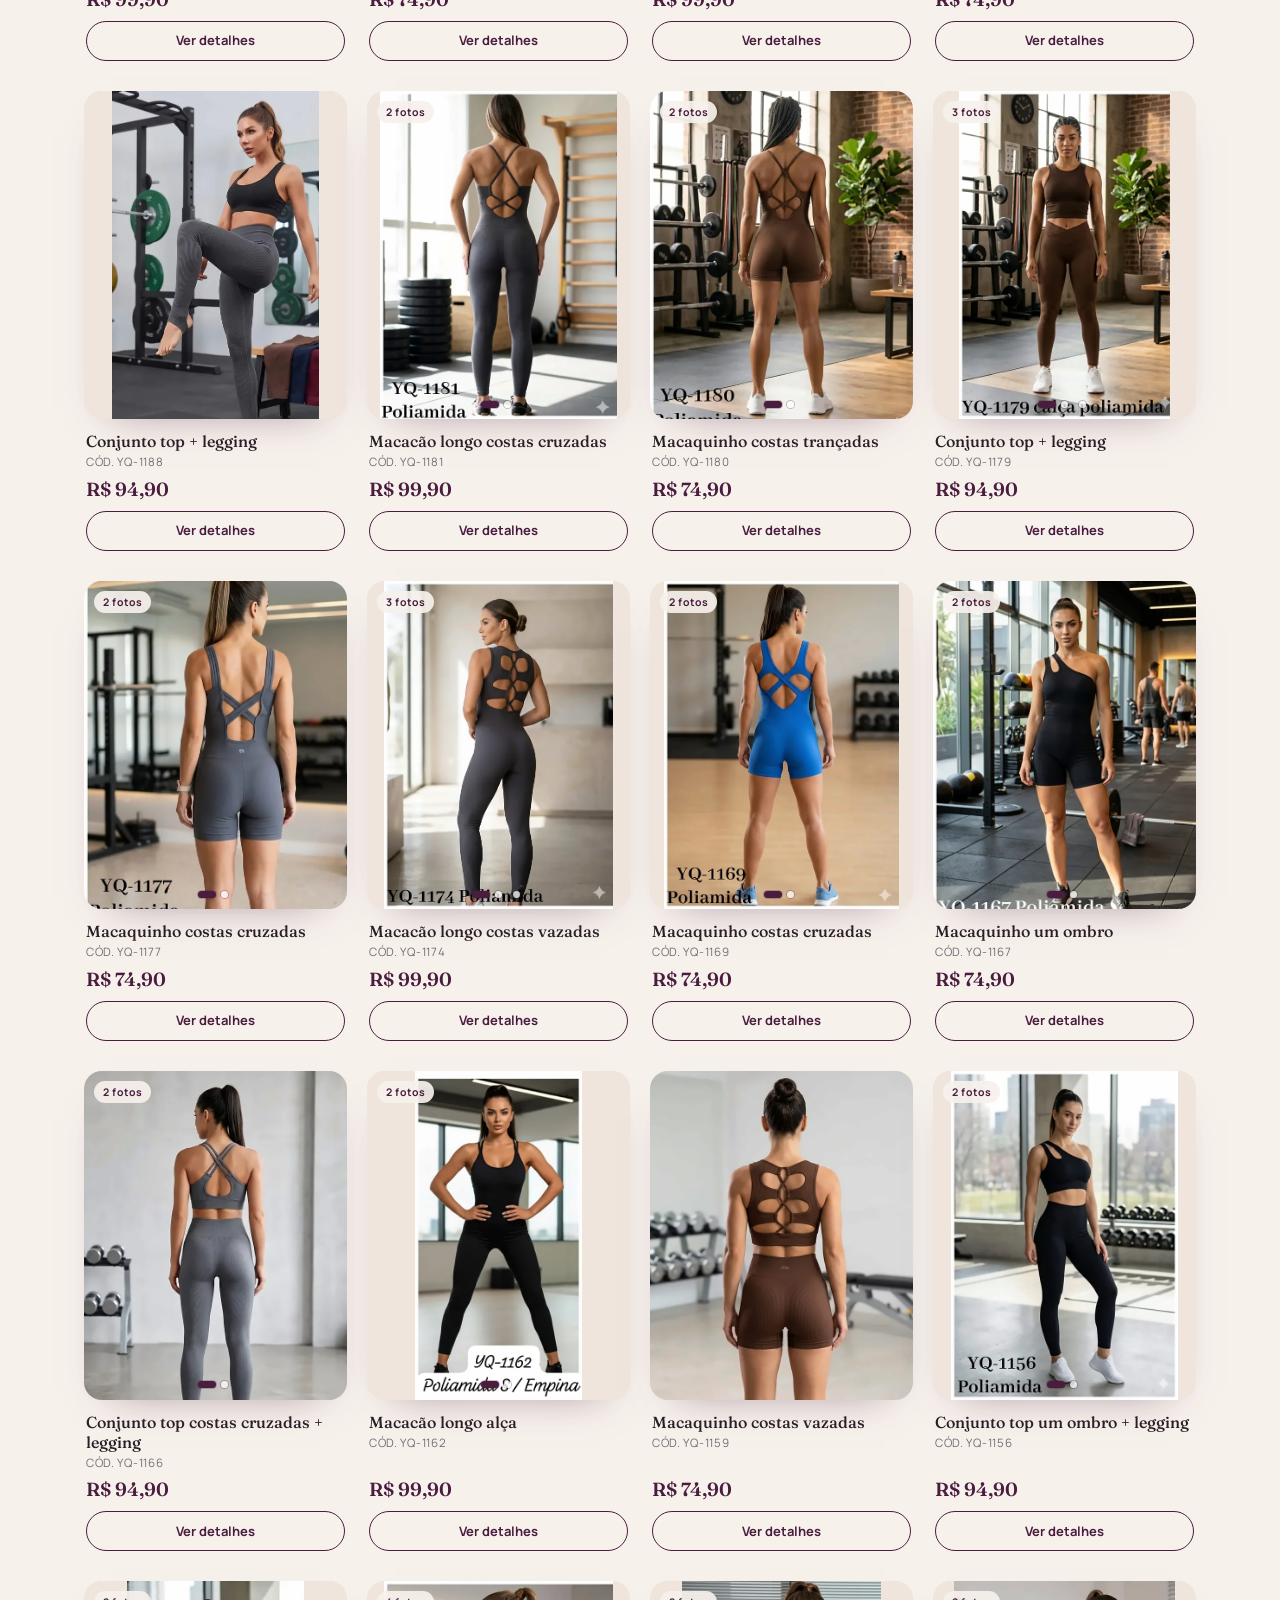
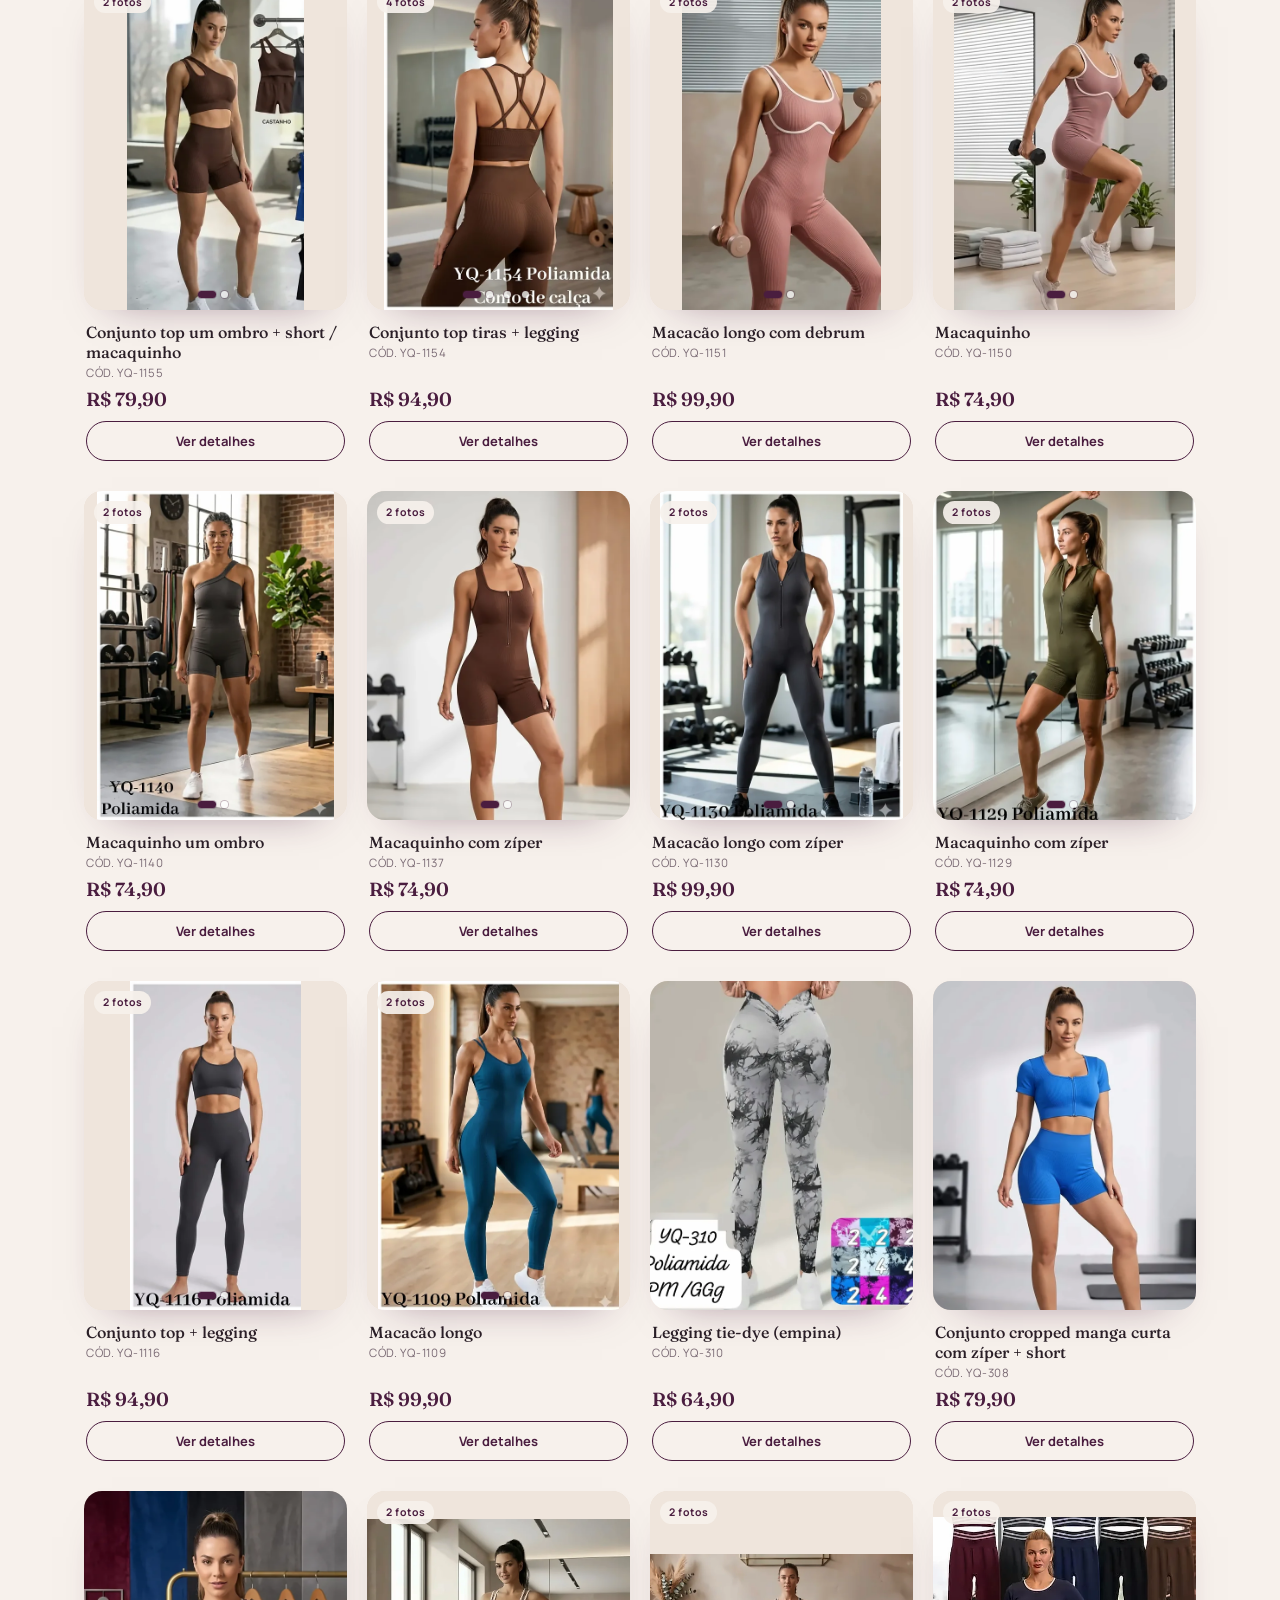
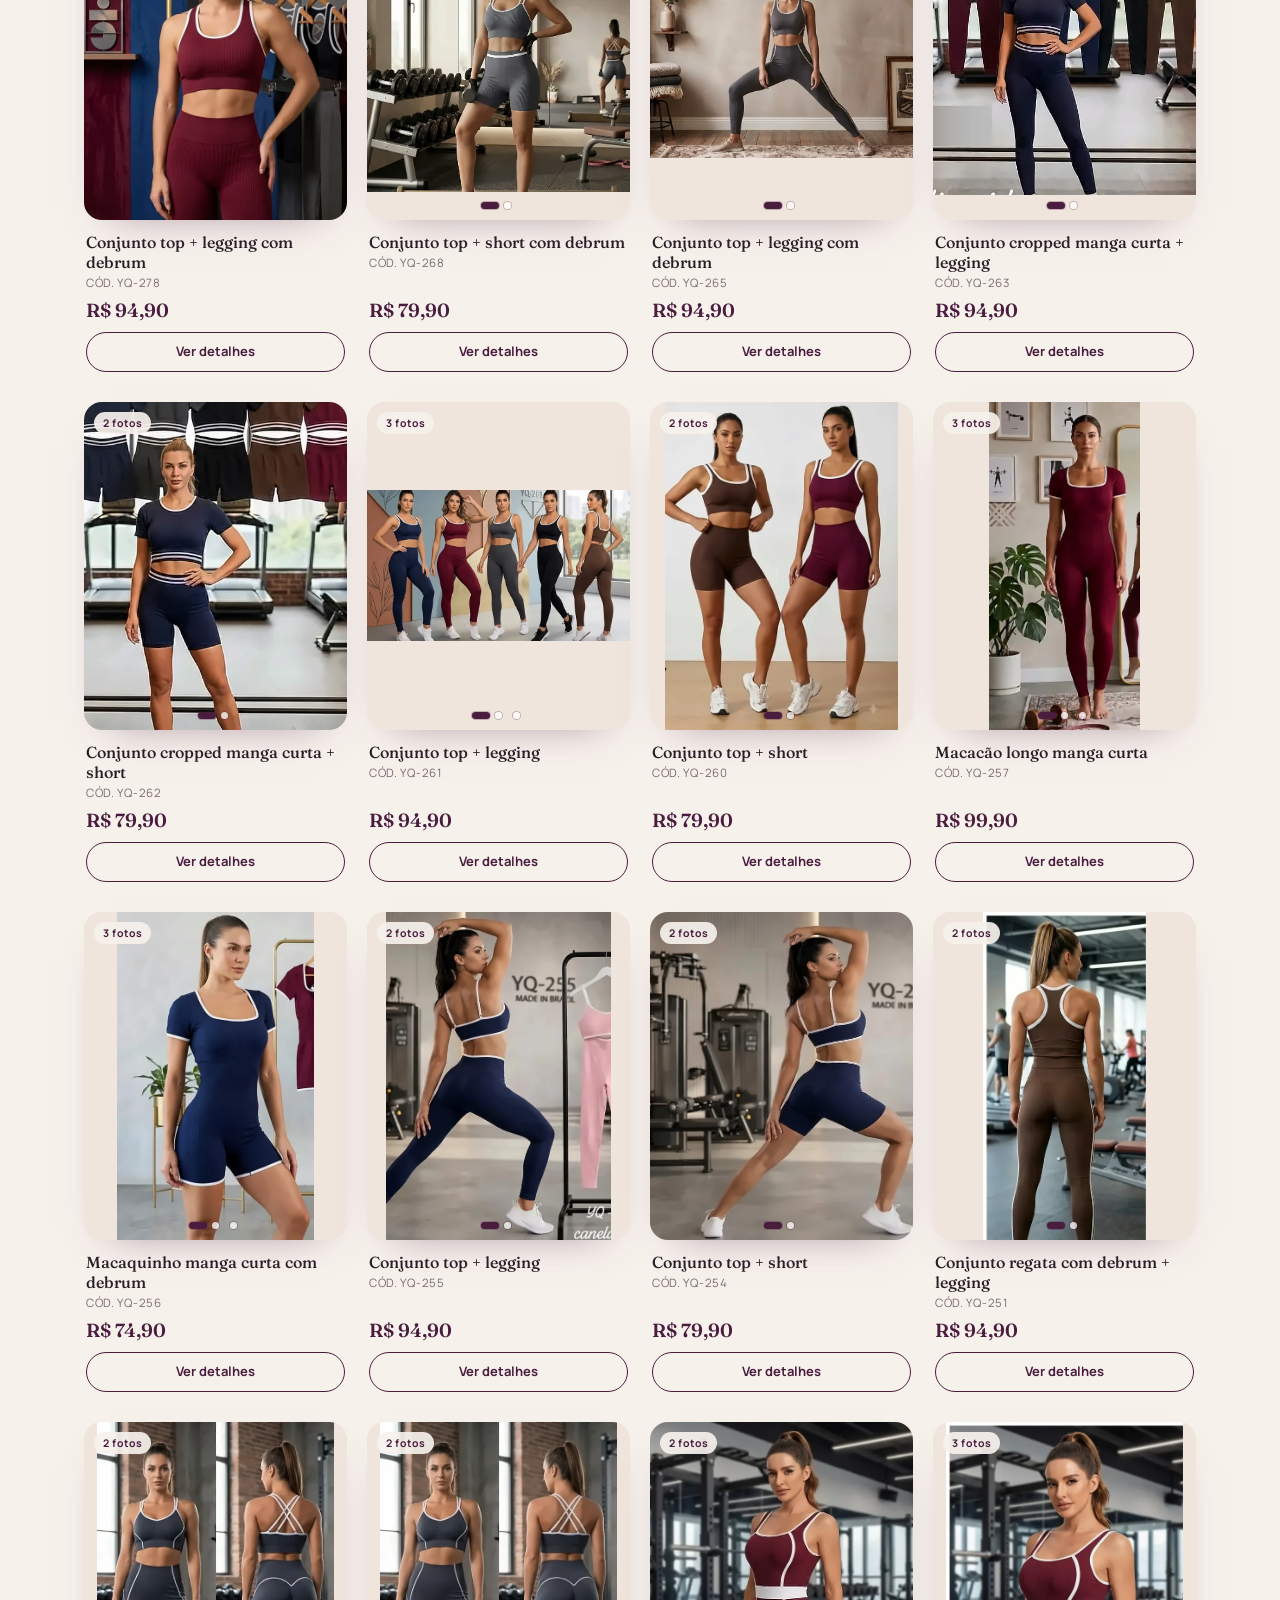
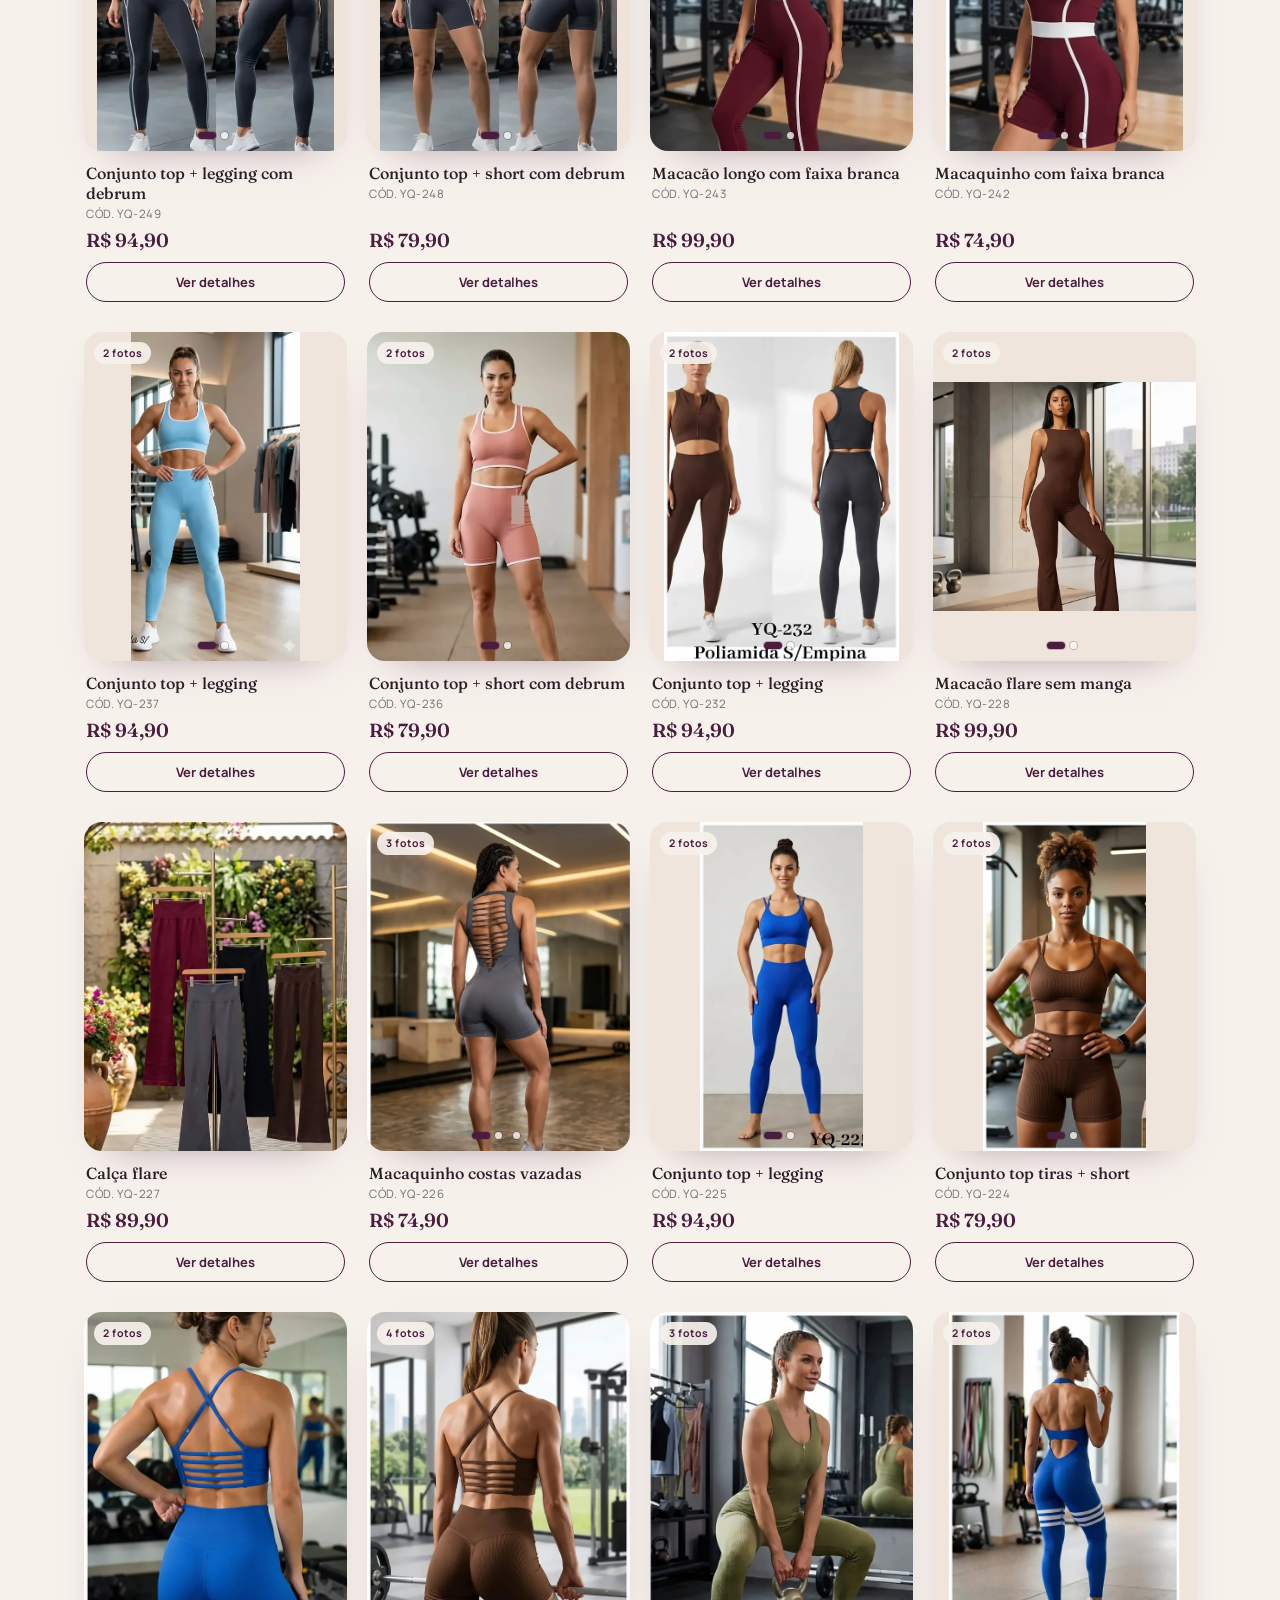
==== commit 3182bb37: "v5: carrossel de fotos por peça (swipe no celular, setas/pontos no desktop, lazy-load); fotos do cat" ====
--- a/index.html
+++ b/index.html
@@ -24,7 +24,7 @@
 <link href="https://fonts.googleapis.com/css2?family=Fraunces:ital,opsz,wght@0,9..144,300..700;1,9..144,300..600&family=Manrope:wght@400;500;600;700&display=swap" rel="stylesheet">
 <link rel="preload" as="image" href="video/hero-m-poster.webp" media="(max-width: 767px)">
 <link rel="preload" as="image" href="video/hero-d-poster.webp" media="(min-width: 768px)">
-<link rel="stylesheet" href="css/style.css">
+<link rel="stylesheet" href="css/style.css?v=5">
 <script>document.documentElement.className += ' js' + (window.matchMedia && matchMedia('(prefers-reduced-motion: reduce)').matches ? ' rm' : ' motion');</script>
 <script type="application/ld+json">
 {"@context":"https://schema.org","@type":"ClothingStore","name":"CWB Moda Fitness","url":"https://ricksanches5567-art.github.io/cwb-modafitness/","address":{"@type":"PostalAddress","addressLocality":"Curitiba","addressRegion":"PR","addressCountry":"BR"},"sameAs":["https://www.instagram.com/cwb_modafitness/"]}
@@ -341,7 +341,7 @@
 <div class="grain" aria-hidden="true"></div>
 
 <script src="config.js"></script>
-<script src="js/app.js"></script>
+<script src="js/app.js?v=5"></script>
 <script src="js/vendor/gsap.min.js" defer></script>
 <script src="js/vendor/ScrollTrigger.min.js" defer></script>
 <script src="js/vendor/lenis.min.js" defer></script>
--- a/css/style.css
+++ b/css/style.css
@@ -195,9 +195,7 @@
 .grid{display:grid;grid-template-columns:repeat(2,minmax(0,1fr));gap:22px 14px}
 .card{display:flex;flex-direction:column;background:transparent}
 .card__img{position:relative;aspect-ratio:4/5;background:var(--cream-2);overflow:hidden;border:0;padding:0;width:100%;border-radius:var(--radius);box-shadow:0 18px 40px -28px rgba(74,29,63,.55)}
-.card__img img{width:100%;height:100%;object-fit:cover;transition:transform 1.1s var(--ease-out)}
-.card:hover .card__img img{transform:scale(1.06)}
-.card__img::after{content:"Ver peça";position:absolute;left:50%;bottom:12px;transform:translate(-50%,10px);opacity:0;padding:9px 16px;border-radius:999px;background:rgba(247,241,236,.95);color:var(--plum);font:700 12px/1 var(--sans);letter-spacing:.06em;transition:opacity .3s,transform .4s var(--ease-out)}
+.card__img::after{pointer-events:none;z-index:2;content:"Ver peça";position:absolute;left:50%;bottom:30px;transform:translate(-50%,10px);opacity:0;padding:9px 16px;border-radius:999px;background:rgba(247,241,236,.95);color:var(--plum);font:700 12px/1 var(--sans);letter-spacing:.06em;transition:opacity .3s,transform .4s var(--ease-out)}
 .card:hover .card__img::after{opacity:1;transform:translate(-50%,0)}
 .card__tag{position:absolute;left:10px;top:10px;z-index:1;background:rgba(247,241,236,.92);color:var(--plum);font:700 10.5px/1 var(--sans);letter-spacing:.06em;padding:6px 9px;border-radius:999px}
 .card__body{display:flex;flex-direction:column;gap:2px;padding:12px 2px 0;flex:1}
@@ -207,6 +205,31 @@
 .card__btn{margin-top:10px;height:40px;border-radius:999px;border:1px solid var(--plum);background:transparent;color:var(--plum);font-weight:700;font-size:13px;transition:background .2s,color .2s}
 .card__btn:hover{background:var(--plum);color:#fff}
 .empty{grid-column:1/-1;text-align:center;padding:40px 10px;color:var(--muted)}
+
+/* ------------ carrossel de fotos (card e página da peça) ------------ */
+.car{position:relative;width:100%;height:100%;background:var(--cream-2)}
+.car__track{display:flex;width:100%;height:100%;overflow-x:auto;overflow-y:hidden;scroll-snap-type:x mandatory;scrollbar-width:none;overscroll-behavior-x:contain;-webkit-overflow-scrolling:touch;outline:0}
+.car__track::-webkit-scrollbar{display:none}
+.car__slide{flex:0 0 100%;width:100%;height:100%;scroll-snap-align:start;scroll-snap-stop:always;display:block;border:0;padding:0;margin:0;background:var(--cream-2);cursor:pointer;overflow:hidden}
+.car__slide img{display:block;width:100%;height:100%;image-rendering:auto}
+.car__slide img.fit-cover{object-fit:cover}
+.car__slide img.fit-contain{object-fit:contain}
+.car__nav{position:absolute;top:50%;z-index:3;width:38px;height:38px;margin-top:-19px;display:grid;place-items:center;border:0;border-radius:50%;padding:0;background:rgba(247,241,236,.94);color:var(--plum);box-shadow:0 8px 20px -10px rgba(22,10,19,.55);cursor:pointer;opacity:0;transition:opacity .25s,background .2s}
+.car__nav svg{width:18px;height:18px;fill:none;stroke:currentColor;stroke-width:2.2;stroke-linecap:round;stroke-linejoin:round}
+.car__nav--prev{left:8px}.car__nav--next{right:8px}
+.car__nav:hover{background:#fff}
+.car:hover .car__nav,.car__nav:focus-visible{opacity:1}
+.car__nav[disabled]{opacity:0!important;pointer-events:none}
+.car__dots{position:absolute;left:0;right:0;bottom:6px;z-index:3;display:flex;justify-content:center;gap:0;pointer-events:none}
+.car__dots button{pointer-events:auto;width:18px;height:18px;border:0;padding:0;background:none;cursor:pointer}
+.car__dots button::before{content:"";display:block;width:7px;height:7px;margin:auto;border-radius:99px;background:rgba(255,255,255,.75);box-shadow:0 0 0 1px rgba(74,29,63,.28);transition:width .25s,background .25s}
+.car__dots button[aria-current="true"]::before{width:18px;background:var(--plum)}
+@media (hover:none) and (pointer:coarse){.car--t .car__nav{display:none}}
+.car--p{aspect-ratio:4/5;height:auto;max-height:calc(100vh - 120px);max-height:calc(100dvh - 120px)}
+.car--p .car__slide{cursor:default}
+.car--p .car__nav{opacity:.92;width:44px;height:44px;margin-top:-22px}
+.car--p .car__nav--prev{left:12px}.car--p .car__nav--next{right:12px}
+.car--p .car__dots{bottom:10px}
 
 /* ------------ howto ------------ */
 .howto{padding:clamp(90px,14vh,140px) 0;background:radial-gradient(90% 60% at 100% 0%,rgba(107,45,92,.6),transparent 60%),linear-gradient(180deg,var(--plum-3),var(--ink))}
@@ -252,7 +275,6 @@
 .modal__panel{position:absolute;inset:auto 0 0 0;max-height:94vh;max-height:94dvh;overflow:auto;overscroll-behavior:contain;background:var(--cream);border-radius:26px 26px 0 0;animation:up .35s var(--ease-out)}
 .close-btn{position:absolute;right:12px;top:12px;z-index:3;width:42px;height:42px;border-radius:50%;border:0;background:rgba(255,255,255,.94);font-size:26px;line-height:1;color:var(--plum);box-shadow:0 6px 18px -8px rgba(0,0,0,.3)}
 .pm__gallery{position:relative;background:var(--cream-2)}
-.pm__main{width:100%;height:auto;aspect-ratio:1/1;object-fit:contain;background:var(--cream-2)}
 .pm__thumbs{display:flex;gap:8px;padding:10px 14px 0}
 .pm__thumbs button{width:64px;height:64px;border-radius:12px;overflow:hidden;border:2px solid transparent;padding:0;background:#fff}
 .pm__thumbs button[aria-current="true"]{border-color:var(--plum)}
@@ -336,9 +358,11 @@
 .alt-contact{text-align:center;font-size:13px;color:var(--muted)}
 
 .toast{position:fixed;left:50%;top:76px;transform:translateX(-50%);z-index:150;max-width:min(92vw,440px);background:var(--ink);color:#fff;padding:12px 18px;border-radius:14px;font-size:14px;box-shadow:0 14px 34px rgba(0,0,0,.35);animation:fade .2s}
-.grain{position:fixed;inset:0;z-index:120;pointer-events:none;opacity:.07;mix-blend-mode:overlay;background-image:url("data:image/svg+xml,%3Csvg xmlns='http://www.w3.org/2000/svg' width='160' height='160'%3E%3Cfilter id='n'%3E%3CfeTurbulence type='fractalNoise' baseFrequency='.9' numOctaves='2' stitchTiles='stitch'/%3E%3C/filter%3E%3Crect width='100%25' height='100%25' filter='url(%23n)'/%3E%3C/svg%3E")}
+.grain{position:fixed;inset:0;z-index:120;pointer-events:none;opacity:.07;transition:opacity .45s;mix-blend-mode:overlay;background-image:url("data:image/svg+xml,%3Csvg xmlns='http://www.w3.org/2000/svg' width='160' height='160'%3E%3Cfilter id='n'%3E%3CfeTurbulence type='fractalNoise' baseFrequency='.9' numOctaves='2' stitchTiles='stitch'/%3E%3C/filter%3E%3Crect width='100%25' height='100%25' filter='url(%23n)'/%3E%3C/svg%3E")}
 body.lock{overflow:hidden}
 
+/* sem grão sobre o catálogo e a página da peça (deixava o tecido com aspecto felpudo) */
+body.no-grain .grain,body.lock .grain{opacity:0}
 @keyframes fade{from{opacity:0}}
 @keyframes up{from{transform:translateY(50px);opacity:0}}
 @keyframes slide{from{transform:translateX(50px);opacity:0}}
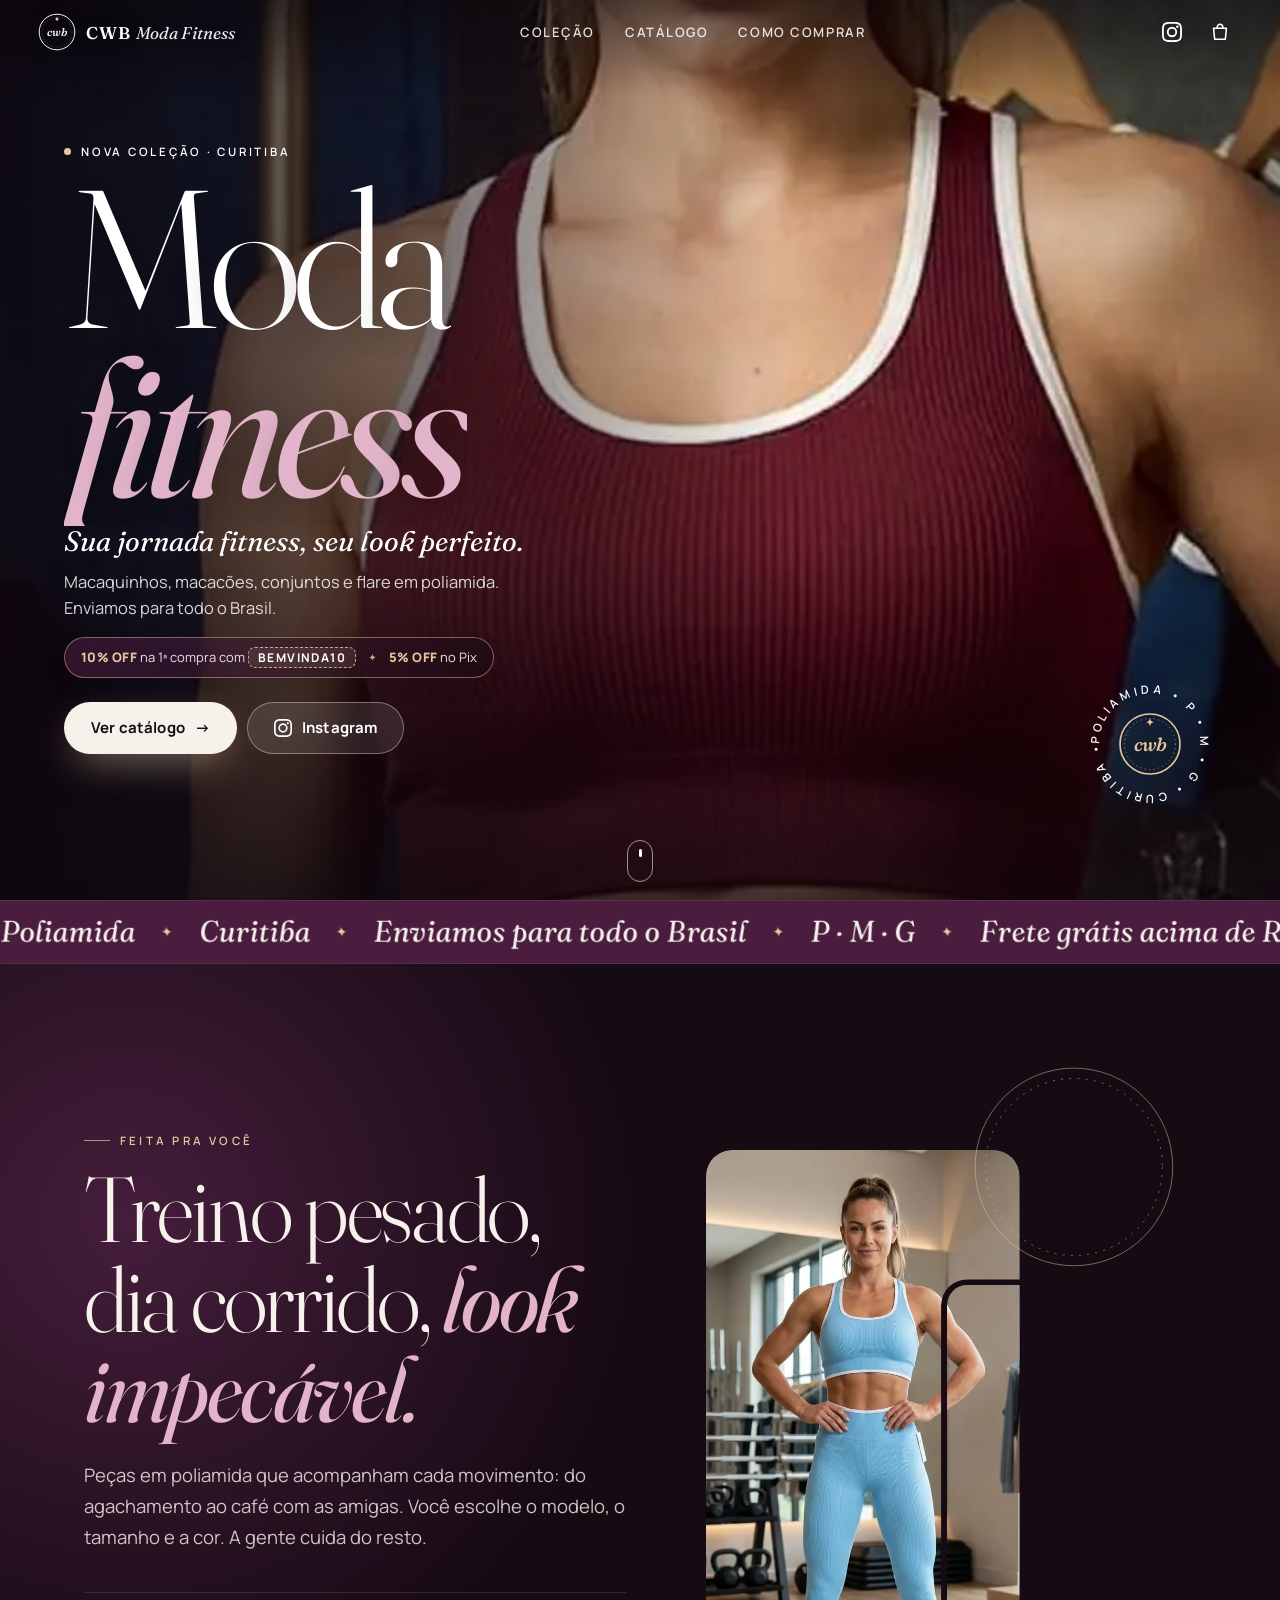
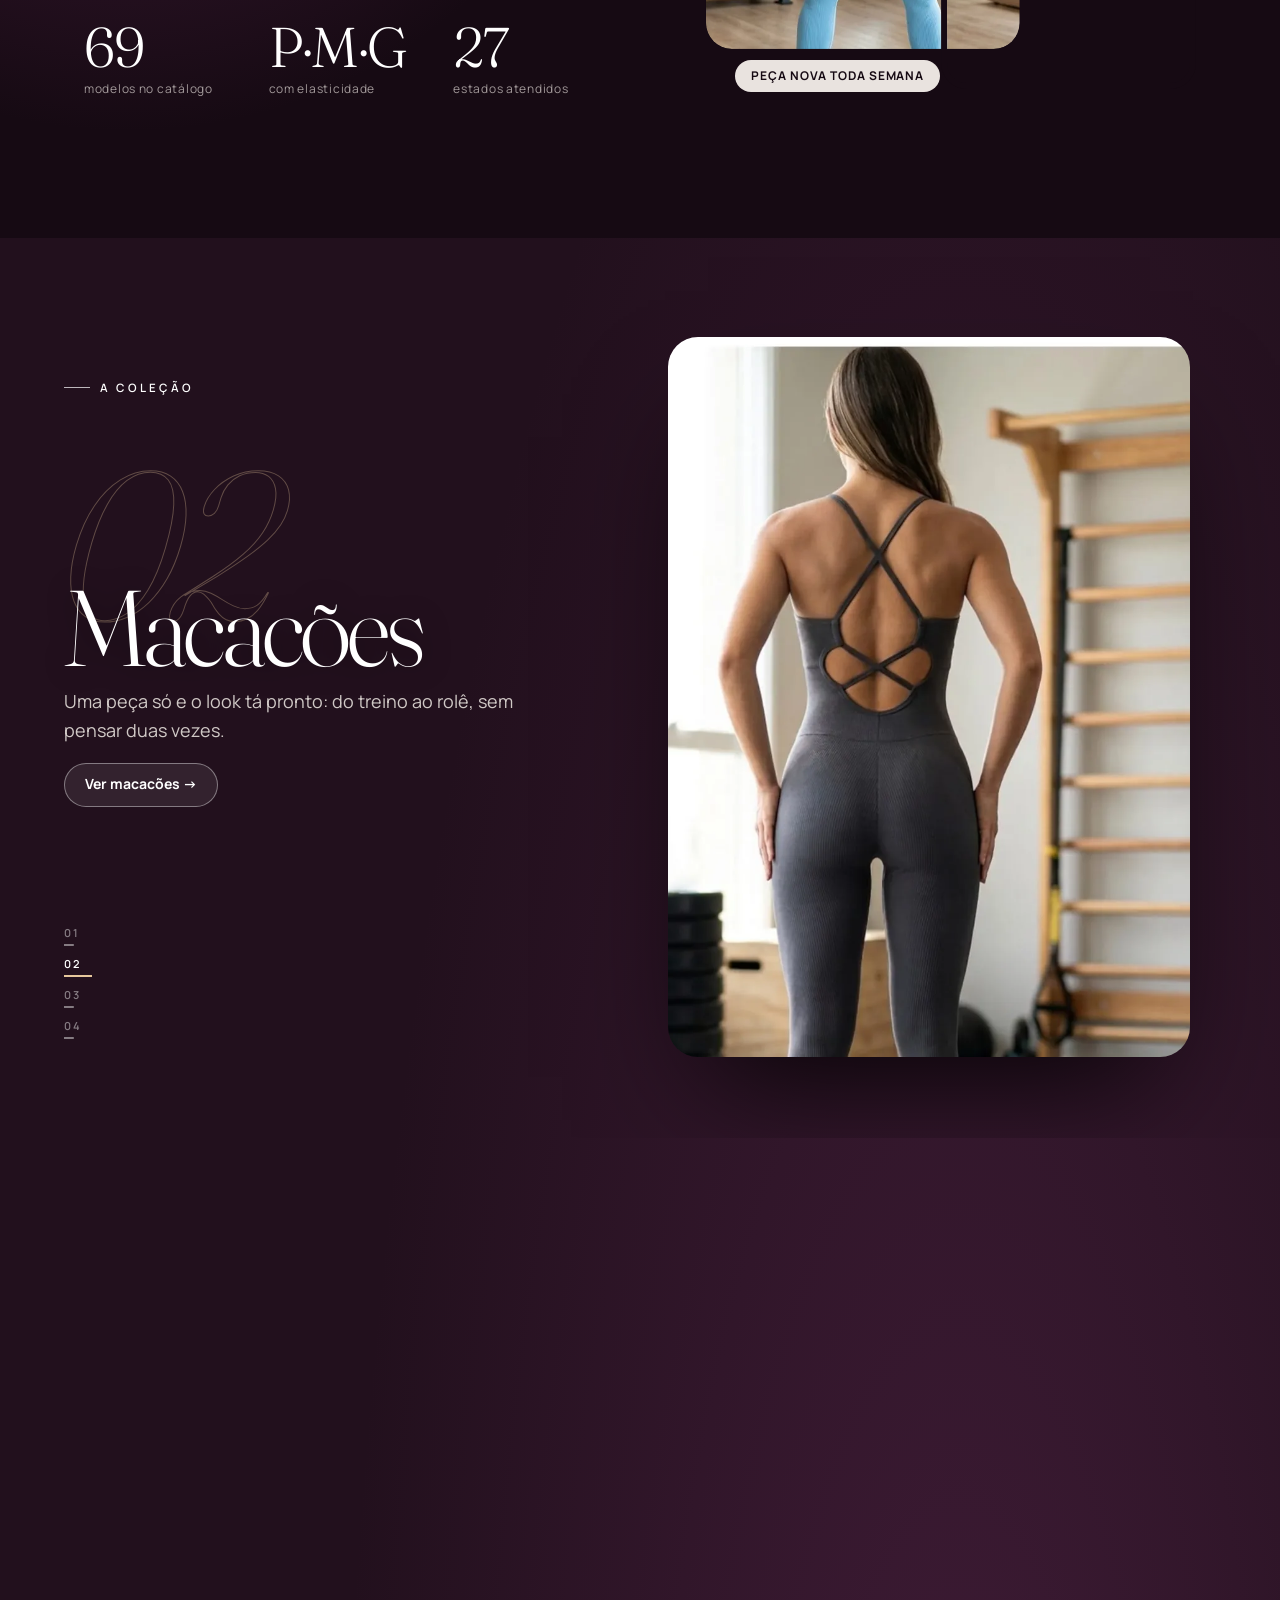
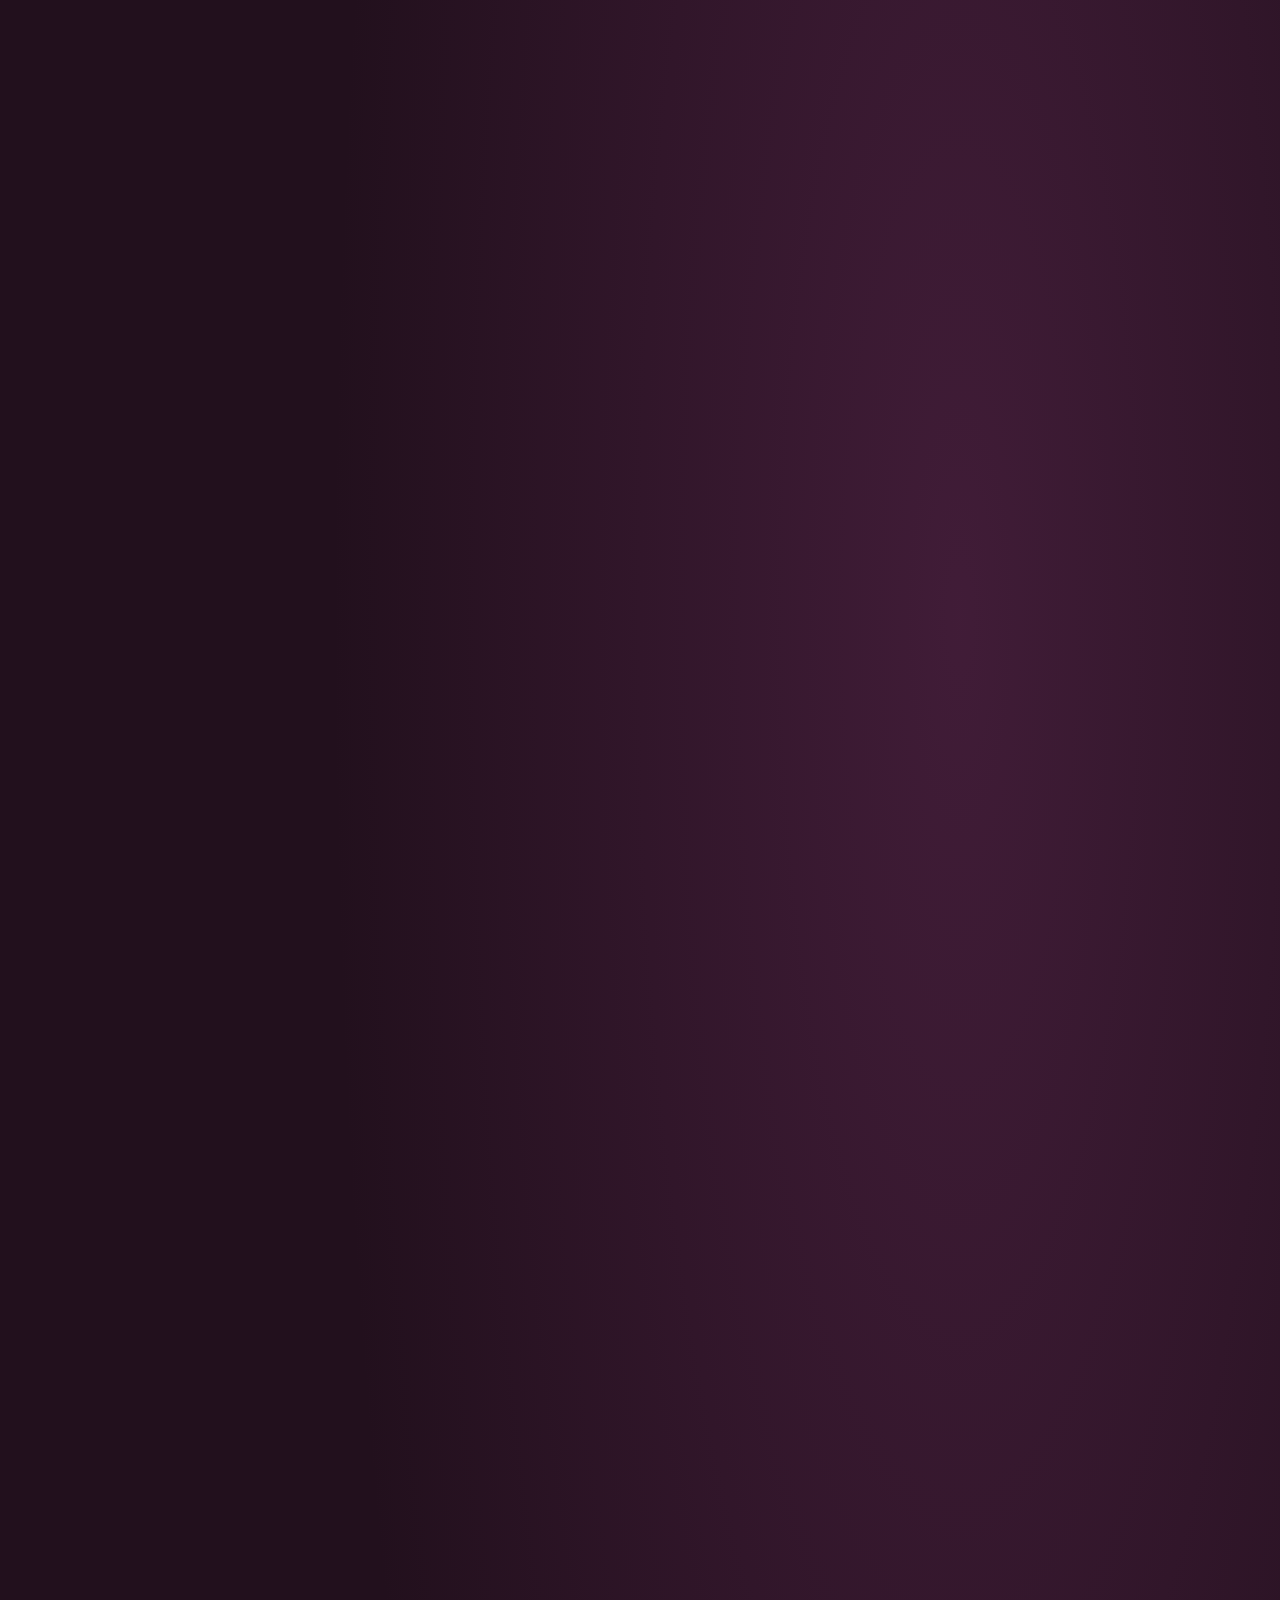
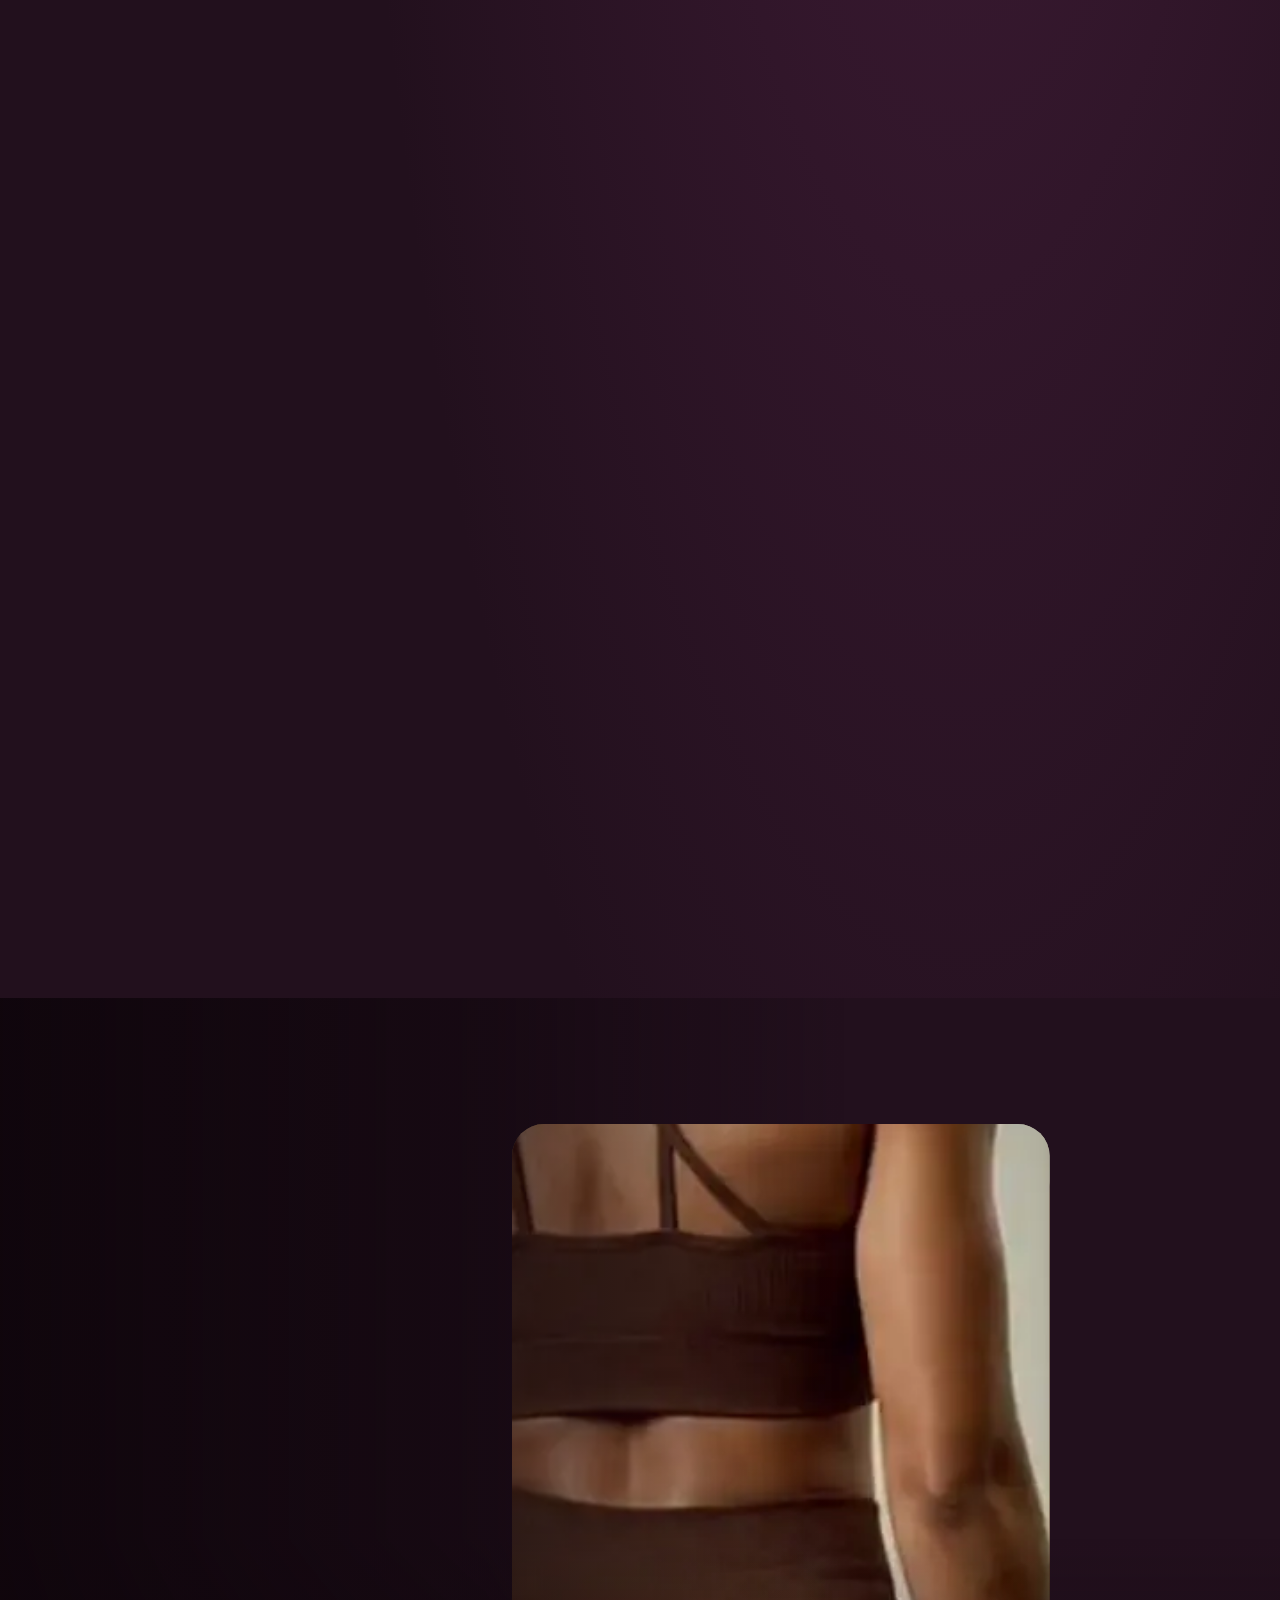
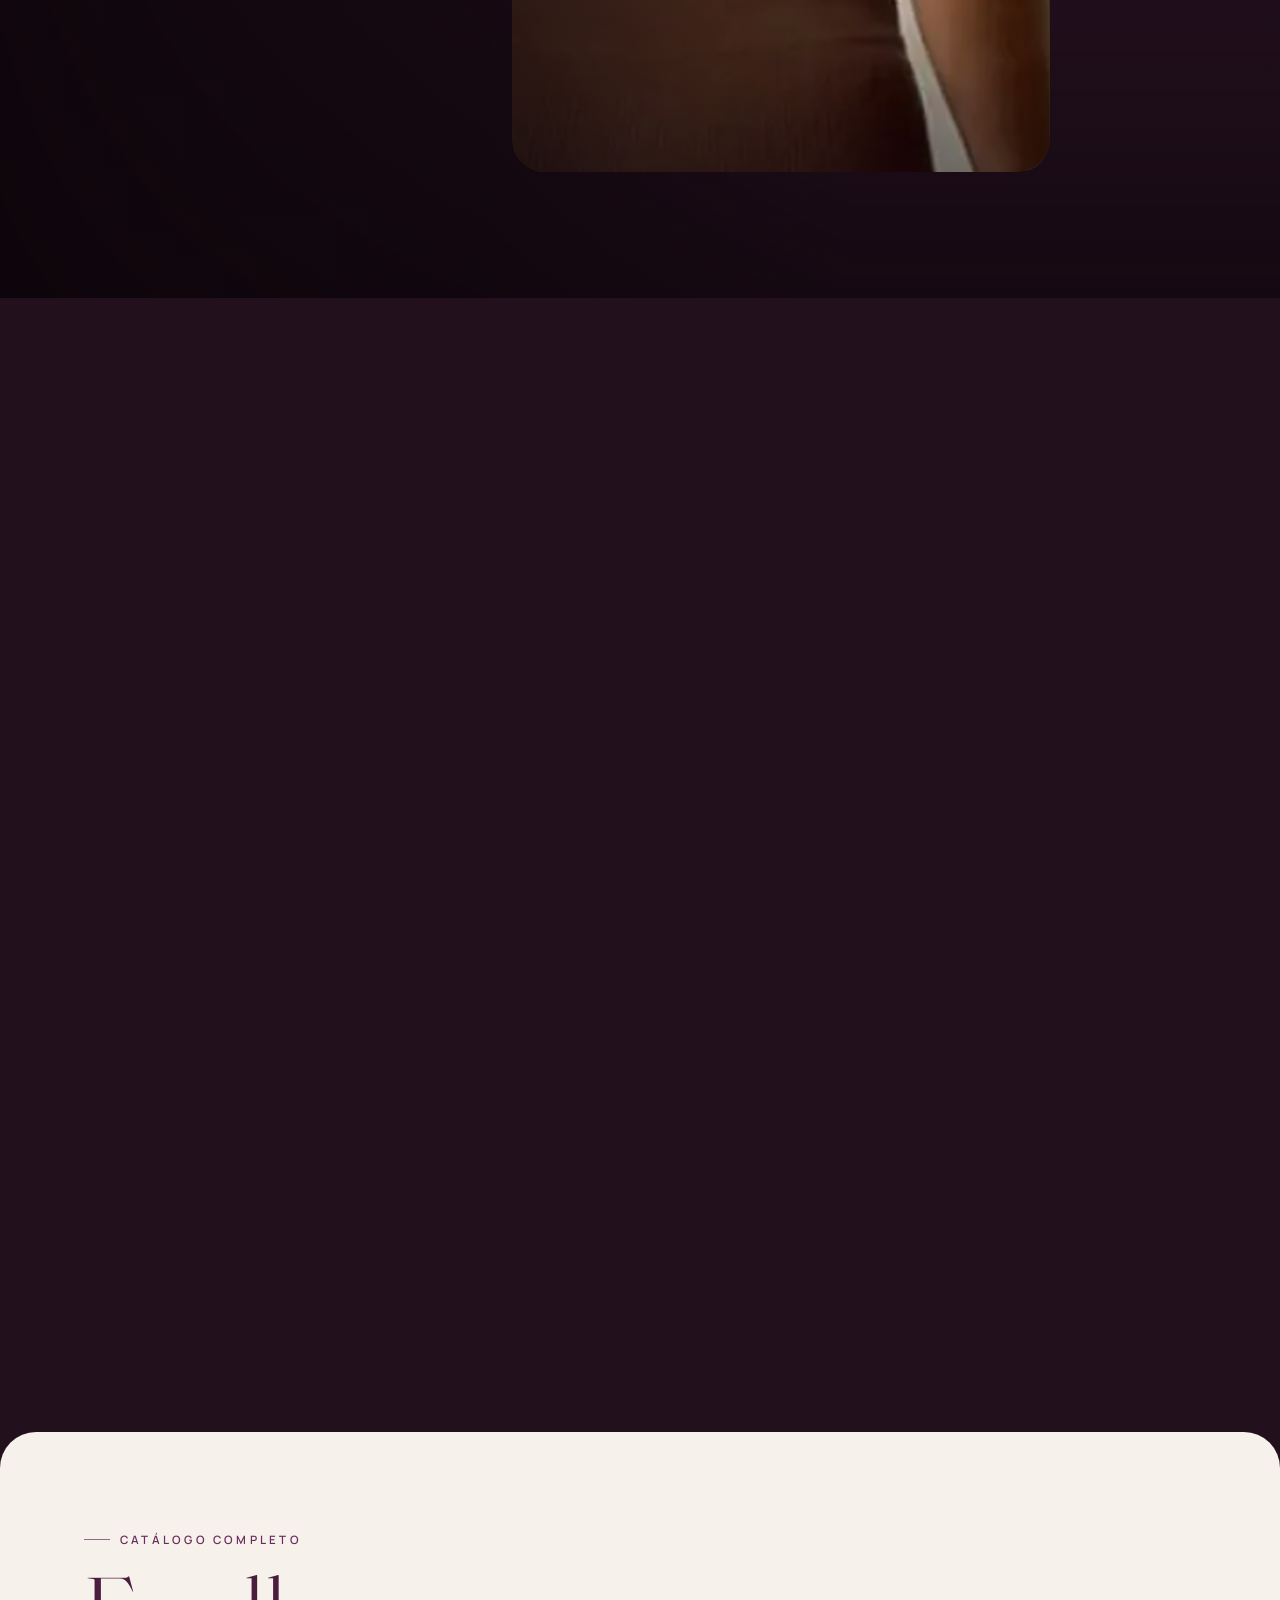
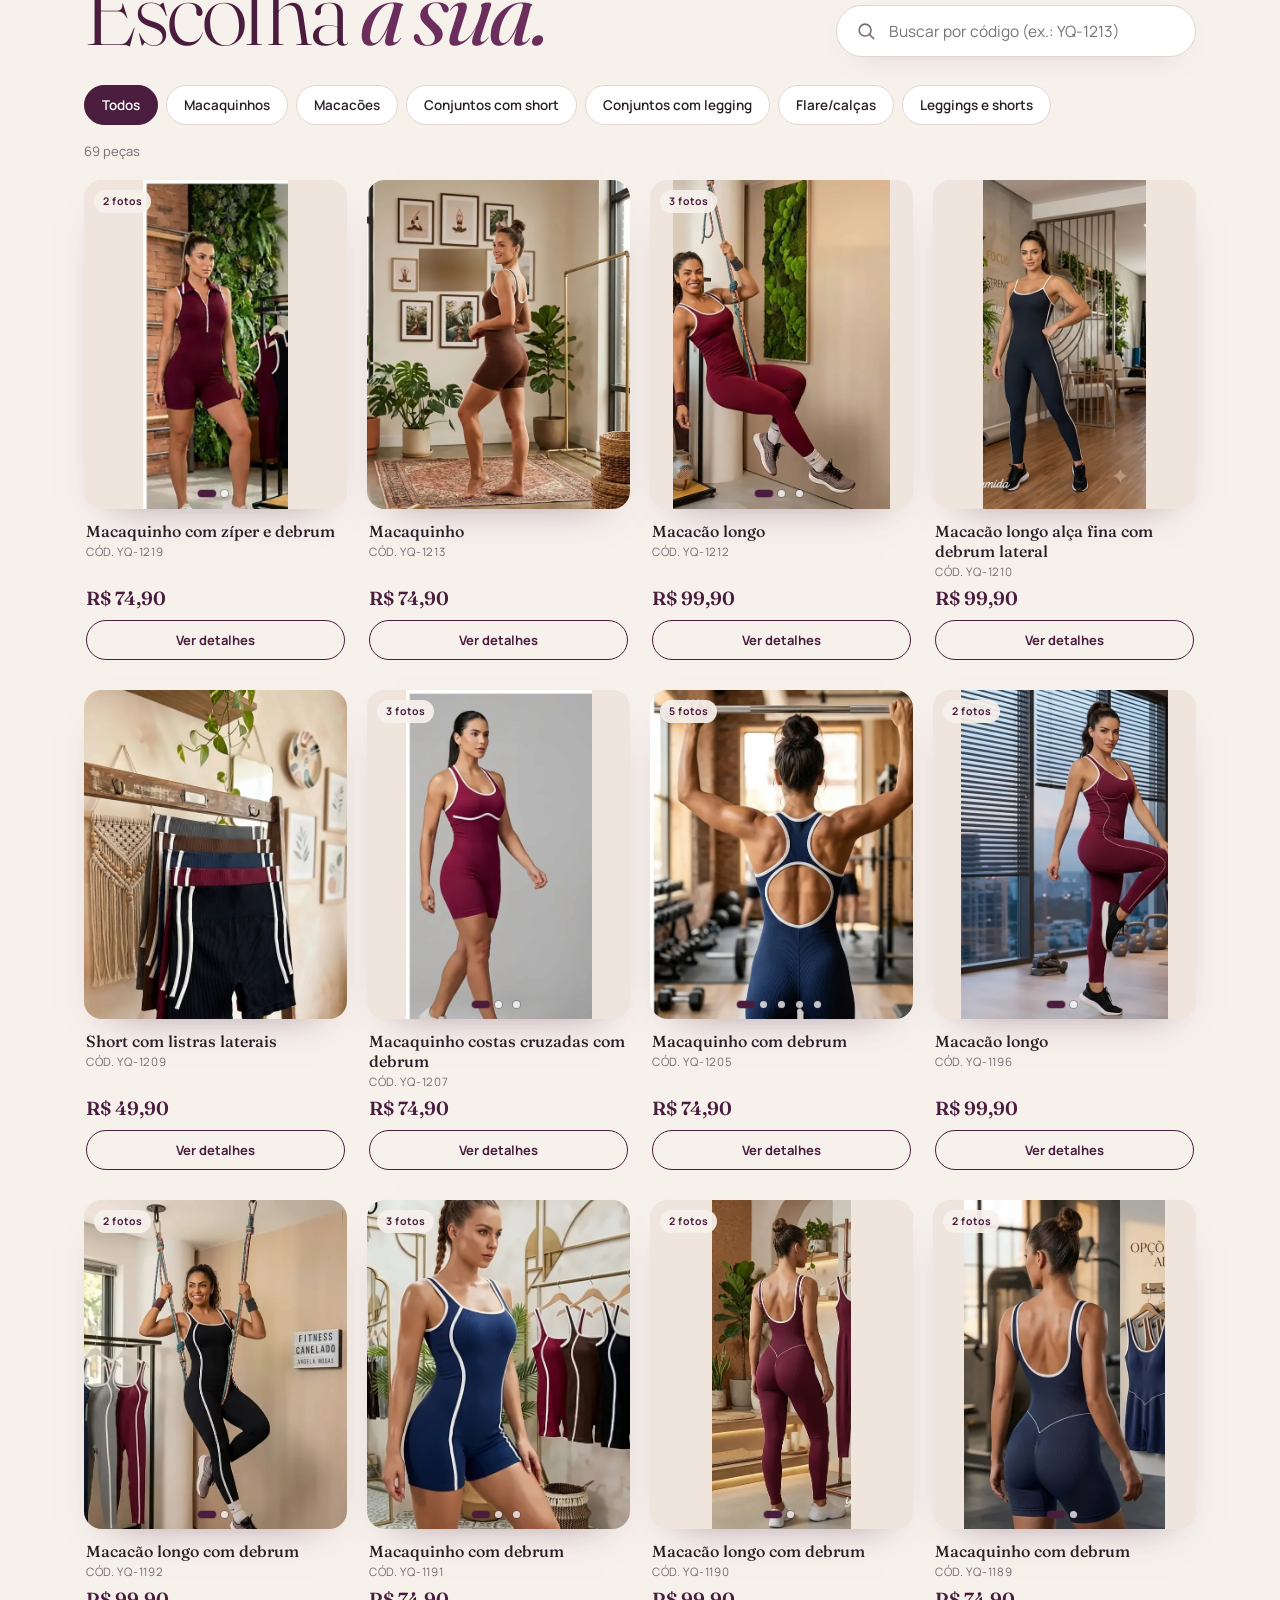
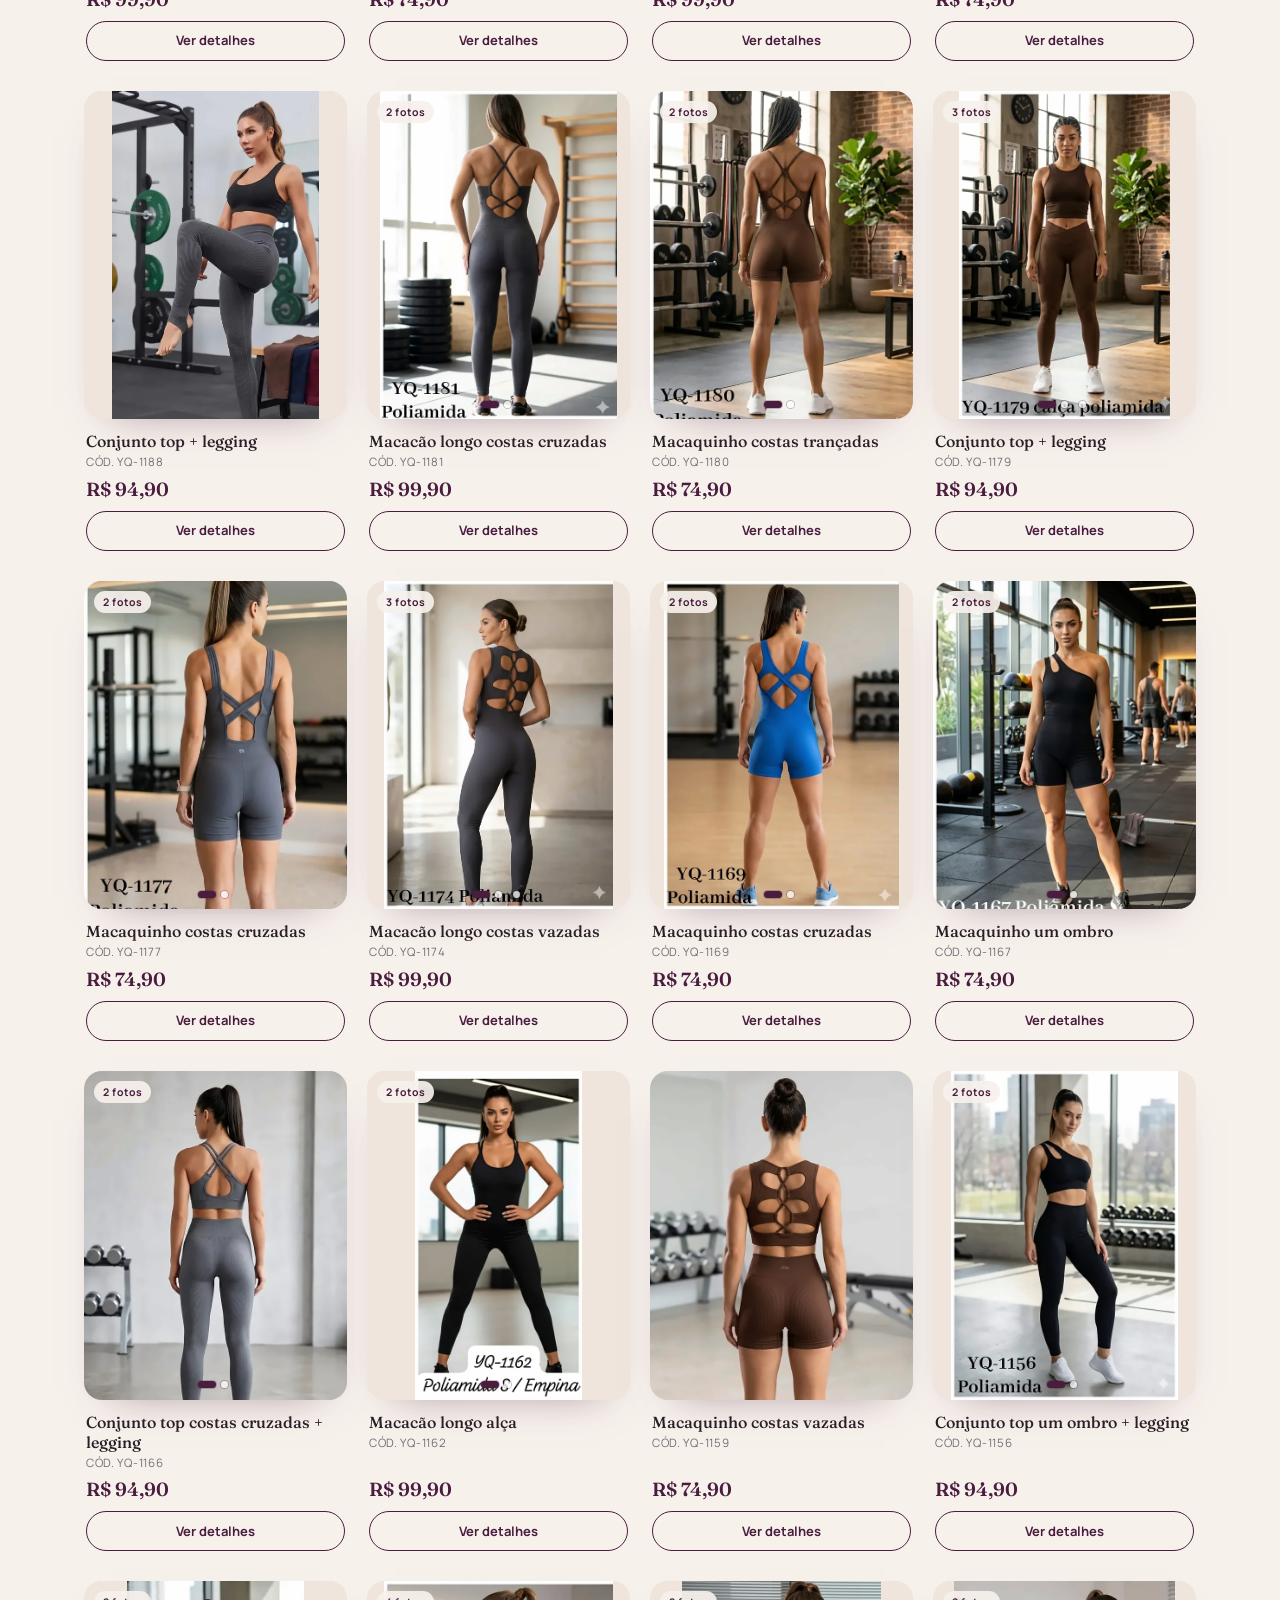
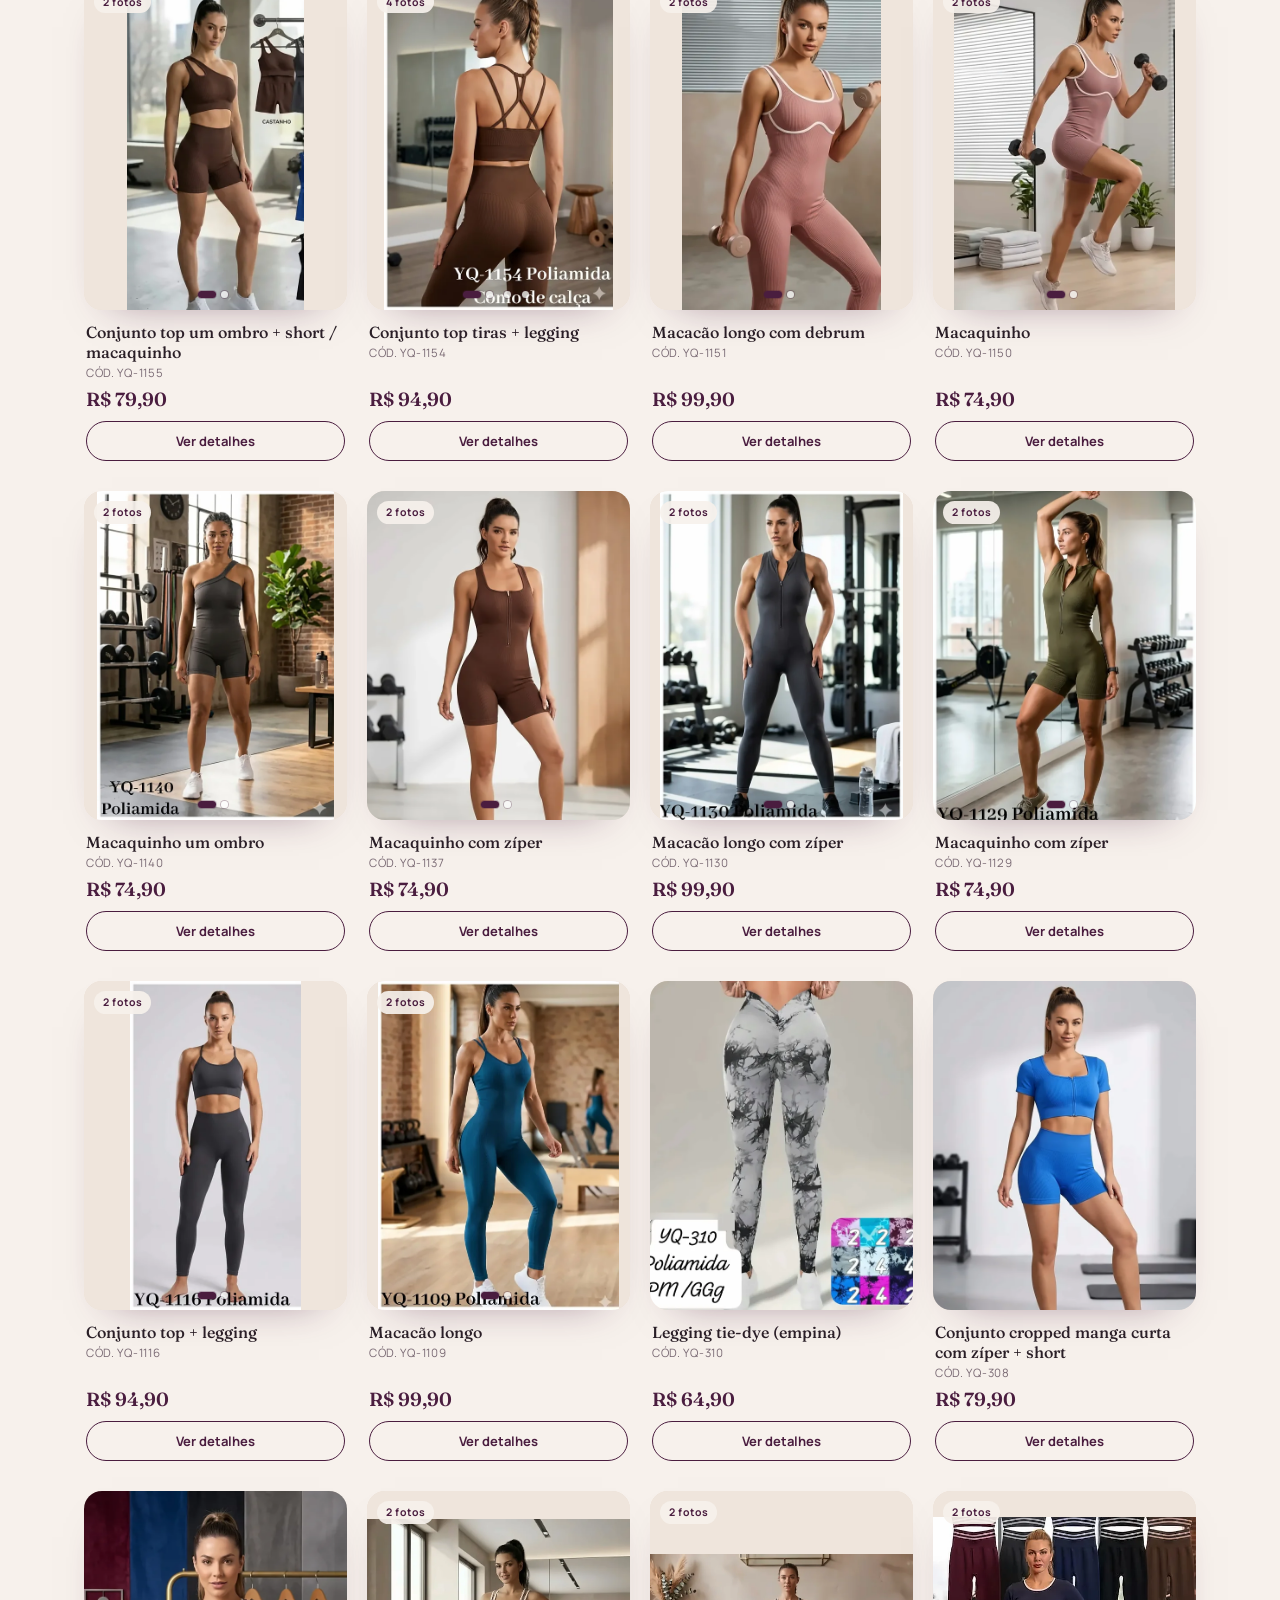
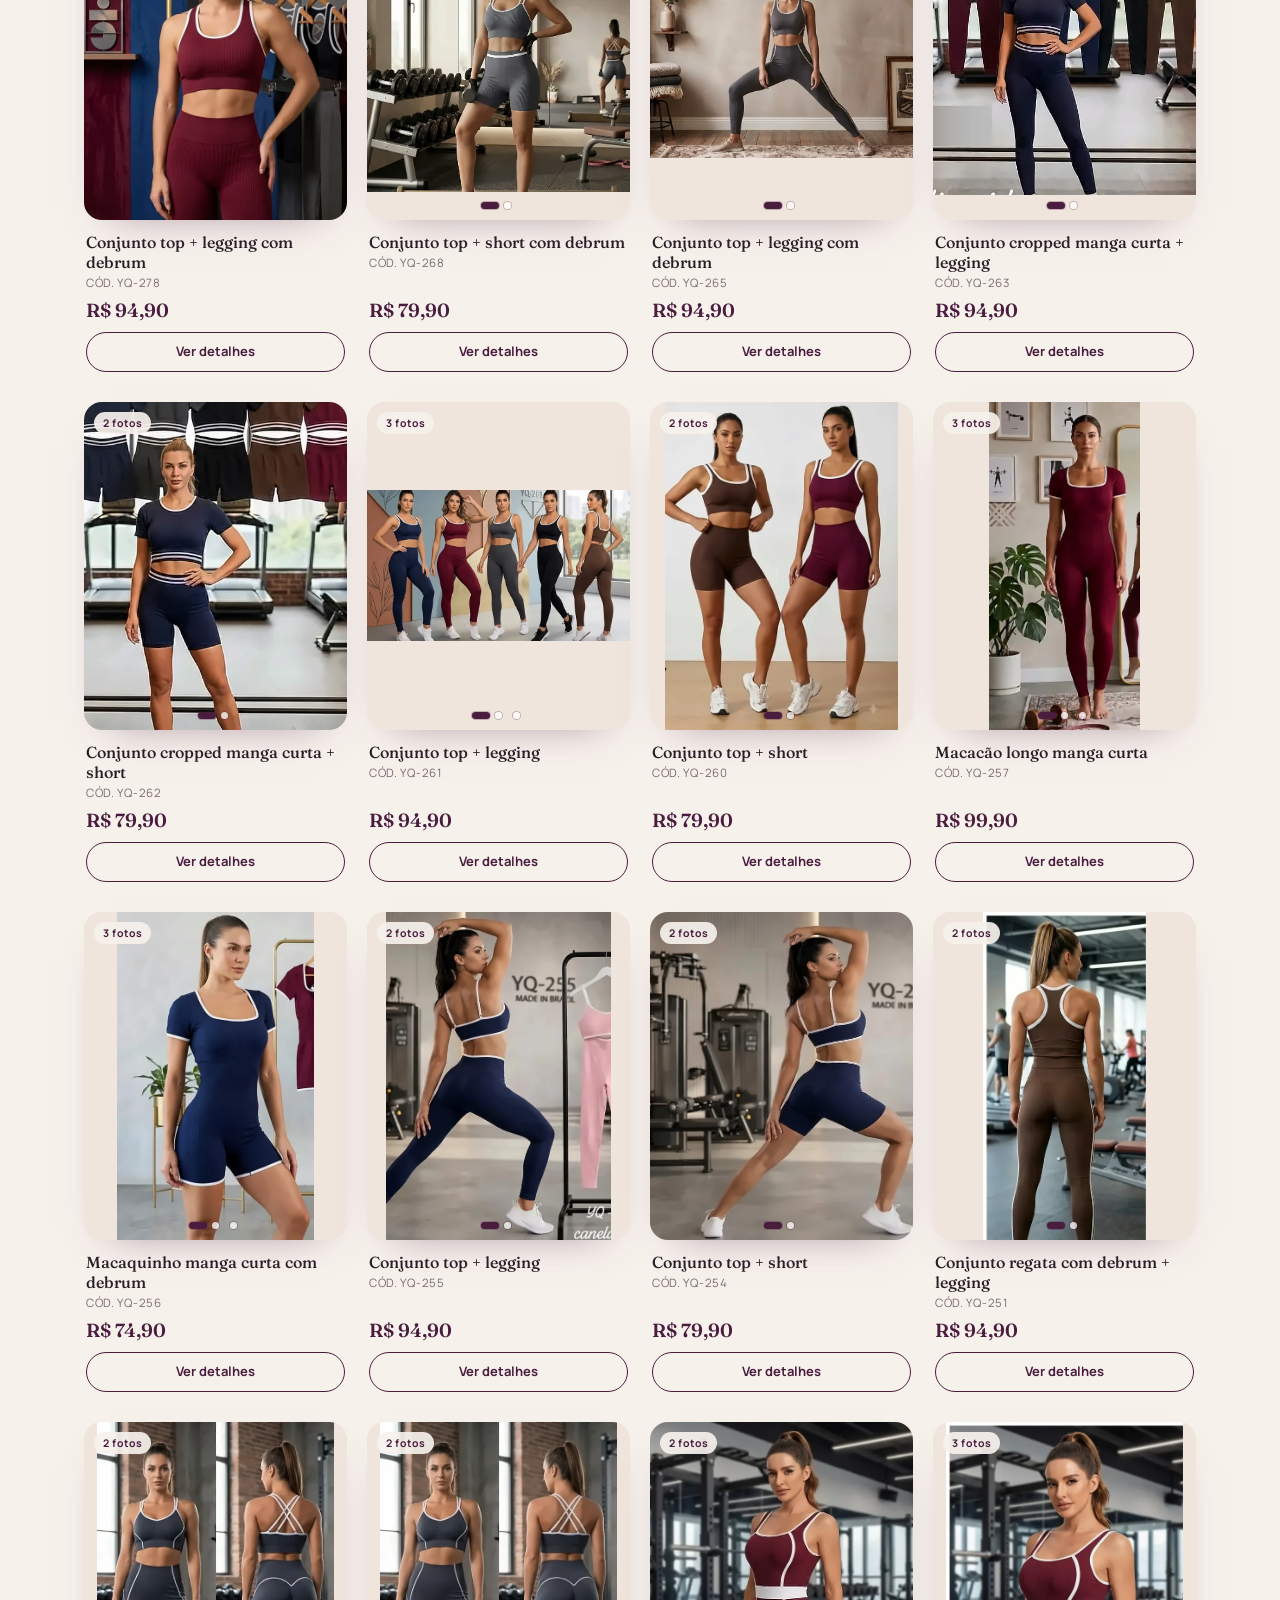
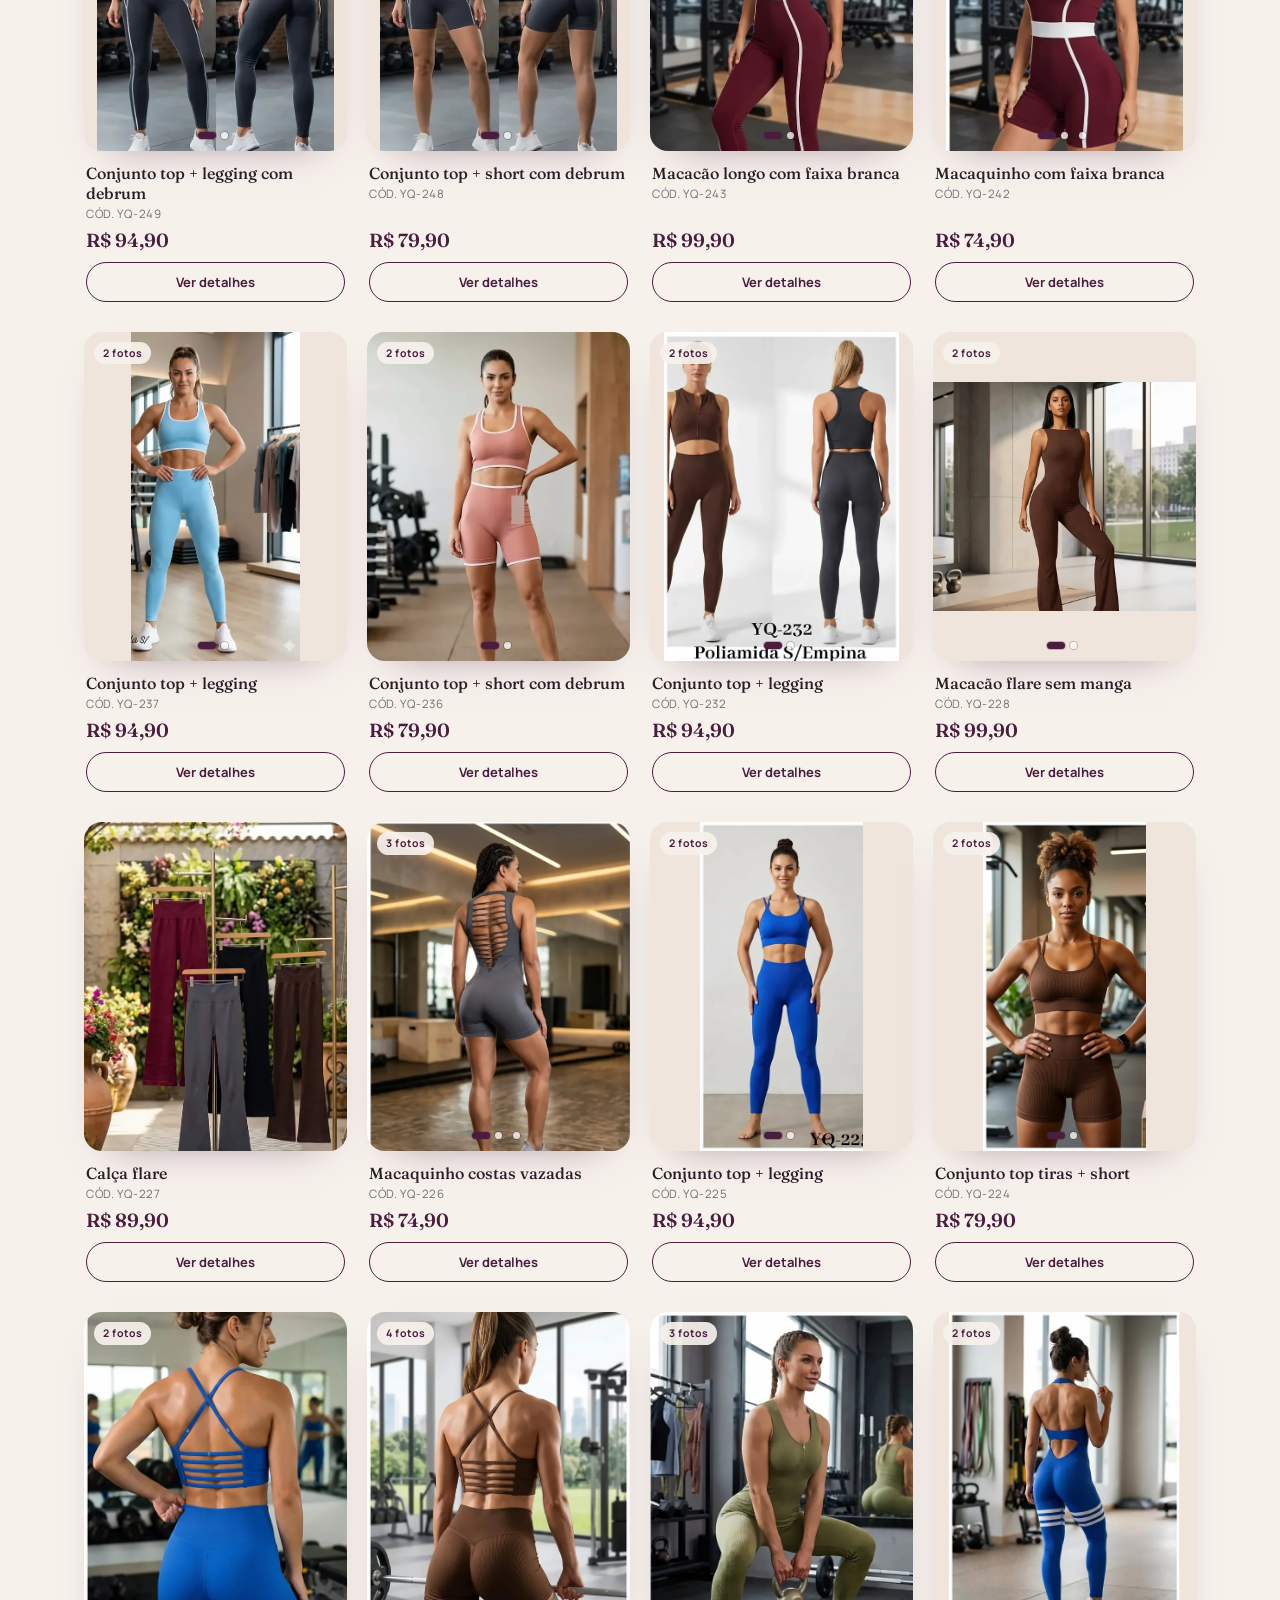
==== commit 0bb9d888: "Cupom BEMVINDA10 (10% OFF na 1ª compra) + 5% OFF no Pix no checkout - etapa 2: escolha 'Pix (5% de d" ====
--- a/index.html
+++ b/index.html
@@ -82,6 +82,7 @@
       <h1 class="hero__title" data-split>Moda <em>fitness</em></h1>
       <p class="hero__tag">Sua jornada fitness, seu look perfeito.</p>
       <p class="hero__sub">Macaquinhos, macacões, conjuntos e flare em poliamida. Enviamos para todo o Brasil.</p>
+      <p class="hero__promo"><span class="promo__item"><b>10% OFF</b> na 1ª compra com <span class="promo__code">BEMVINDA10</span></span><i aria-hidden="true">✦</i><span class="promo__item"><b>5% OFF</b> no Pix</span></p>
       <div class="hero__cta">
         <a class="btn btn--glow" href="#catalogo">Ver catálogo <span class="btn__arrow" aria-hidden="true">→</span></a>
         <a class="btn btn--glass" id="igLinkHero" href="https://www.instagram.com/cwb_modafitness/" target="_blank" rel="noopener" aria-label="Instagram @cwb_modafitness"><svg class="ic" aria-hidden="true"><use href="#ic-ig"/></svg>Instagram</a>
@@ -98,8 +99,8 @@
   <!-- TICKER -->
   <div class="ticker" aria-hidden="true">
     <div class="ticker__track">
-      <span>Poliamida</span><i>✦</i><span>Curitiba</span><i>✦</i><span>Enviamos para todo o Brasil</span><i>✦</i><span>P · M · G</span><i>✦</i><span>Frete grátis acima de R$ 199,90</span><i>✦</i>
-      <span>Poliamida</span><i>✦</i><span>Curitiba</span><i>✦</i><span>Enviamos para todo o Brasil</span><i>✦</i><span>P · M · G</span><i>✦</i><span>Frete grátis acima de R$ 199,90</span><i>✦</i>
+      <span>Poliamida</span><i>✦</i><span>Curitiba</span><i>✦</i><span>Enviamos para todo o Brasil</span><i>✦</i><span>P · M · G</span><i>✦</i><span>Frete grátis acima de R$ 199,90</span><i>✦</i><span>10% OFF na 1ª compra · BEMVINDA10</span><i>✦</i><span>5% OFF no Pix</span><i>✦</i>
+      <span>Poliamida</span><i>✦</i><span>Curitiba</span><i>✦</i><span>Enviamos para todo o Brasil</span><i>✦</i><span>P · M · G</span><i>✦</i><span>Frete grátis acima de R$ 199,90</span><i>✦</i><span>10% OFF na 1ª compra · BEMVINDA10</span><i>✦</i><span>5% OFF no Pix</span><i>✦</i>
     </div>
   </div>
 
@@ -226,12 +227,12 @@
       <ol class="steps">
         <li class="step"><span class="step__n">1</span><h3>Escolha</h3><p>Abra a peça, escolha tamanho, cor e quantidade e coloque na sacola.</p></li>
         <li class="step"><span class="step__n">2</span><h3>Calcule o frete</h3><p>Na sacola, digite seu CEP e veja as entregas em tempo real com preço e prazo. A partir de R$ 199,90 o frete é grátis.</p></li>
-        <li class="step"><span class="step__n">3</span><h3>Pague</h3><p>Pague tudo de uma vez no Mercado Pago (Pix, cartão ou boleto) com o frete incluso, ou finalize pelo WhatsApp.</p></li>
+        <li class="step"><span class="step__n">3</span><h3>Pague</h3><p>Pague tudo de uma vez no Mercado Pago com o frete incluso: no Pix as peças saem com 5% OFF, ou parcele no cartão / pague no boleto. Primeira compra? Use o cupom <b class="promo__code promo__code--sm">BEMVINDA10</b> e ganhe 10% OFF nas peças.</p></li>
       </ol>
       <div class="pay-badges" aria-label="Formas de pedido e pagamento">
         <span class="pay pay--wa"><svg aria-hidden="true"><use href="#ic-wa"/></svg>WhatsApp</span>
         <span class="pay pay--mp">Mercado Pago</span>
-        <span class="pay">Pix</span>
+        <span class="pay">Pix · 5% OFF</span>
         <span class="pay">Cartão · Boleto</span>
         <span class="pay">Correios · Jadlog · Loggi</span>
       </div>
@@ -303,15 +304,18 @@
     <div class="drawer__body" id="cartItems"></div>
     <div class="drawer__foot" id="cartFoot">
       <div class="sums">
-        <div class="sumrow"><span>Produtos</span><span id="cartSubtotal">R$ 0,00</span></div>
+        <div class="sumrow"><span>Subtotal</span><span id="cartSubtotal">R$ 0,00</span></div>
+        <div class="sumrow sumrow--off" id="sumCupom" hidden><span id="sumCupomLabel">Cupom</span><span id="cartCupom">−R$ 0,00</span></div>
+        <div class="sumrow sumrow--off" id="sumPix" hidden><span>Desconto Pix (5%)</span><span id="cartPix">−R$ 0,00</span></div>
         <div class="sumrow"><span id="cartFreteLabel">Frete</span><span id="cartFrete">Informe o CEP</span></div>
         <div class="sumrow sumrow--total"><span id="cartTotalLabel">Total</span><strong id="cartTotal">R$ 0,00</strong></div>
+        <p class="pix-note" id="pixNote" hidden></p>
         <p class="ship-note" id="shipNote">Calcule o frete pelo CEP para ver o total.</p>
       </div>
       <p class="pay-msg" id="payMsg" role="alert" hidden></p>
       <button class="btn btn--grad btn--block" id="cartNext" hidden>Continuar para entrega e pagamento</button>
       <button class="btn btn--mp btn--block" id="checkoutMp" type="button" hidden>Pagar com Mercado Pago</button>
-      <p class="mp-secure" id="mpSecure"><svg viewBox="0 0 24 24" class="ic-line" aria-hidden="true"><rect x="5" y="10.5" width="14" height="10" rx="2"/><path d="M8 10.5V8a4 4 0 0 1 8 0v2.5"/></svg>Pix, cartão ou boleto · ambiente seguro do Mercado Pago</p>
+      <p class="mp-secure" id="mpSecure"><svg viewBox="0 0 24 24" class="ic-line" aria-hidden="true"><rect x="5" y="10.5" width="14" height="10" rx="2"/><path d="M8 10.5V8a4 4 0 0 1 8 0v2.5"/></svg><span id="mpSecureTxt">Pix, cartão ou boleto · ambiente seguro do Mercado Pago</span></p>
       <p class="legal-note" id="legalNote" hidden>Ao pagar você concorda com os <a href="termos.html" target="_blank" rel="noopener">Termos de uso</a> e a <a href="privacidade.html" target="_blank" rel="noopener">Política de privacidade</a>. Arrependimento em até 7 dias: veja <a href="trocas.html" target="_blank" rel="noopener">Trocas e devoluções</a>.</p>
       <button class="btn btn--wa btn--block" id="checkoutWa" type="button">
         <svg aria-hidden="true"><use href="#ic-wa"/></svg>
--- a/css/style.css
+++ b/css/style.css
@@ -516,3 +516,74 @@
 .legal__nav{display:flex;flex-wrap:wrap;gap:10px;margin-top:44px}
 .legal__nav a{display:inline-flex;align-items:center;min-height:42px;padding:0 18px;border-radius:999px;border:1px solid var(--plum);color:var(--plum);text-decoration:none;font-weight:700;font-size:13.5px}
 .legal__nav a[aria-current="page"]{background:var(--plum);color:#fff}
+
+/* ------------ promo: cupom de 1ª compra + Pix ------------ */
+.hero__promo{align-self:flex-start;width:fit-content;max-width:100%;display:inline-flex;flex-wrap:wrap;align-items:center;gap:6px 12px;margin:-10px 0 24px;padding:9px 16px;border-radius:999px;border:1px solid rgba(230,199,156,.45);background:linear-gradient(120deg,rgba(74,29,63,.62),rgba(22,10,19,.5));backdrop-filter:blur(10px);-webkit-backdrop-filter:blur(10px);font-size:13px;line-height:1.35;color:rgba(255,255,255,.88);box-shadow:0 10px 30px -18px rgba(0,0,0,.8)}
+.hero__promo b{color:var(--gold);font-weight:800;letter-spacing:.02em}
+.hero__promo i{font-style:normal;color:var(--gold);font-size:10px;opacity:.85}
+.promo__code{display:inline-block;padding:2px 9px;border-radius:7px;border:1px dashed rgba(230,199,156,.8);color:#fff;font:700 12px/1.3 var(--sans);letter-spacing:.12em;background:rgba(230,199,156,.1)}
+.promo__code--sm{padding:1px 7px;font-size:11.5px;color:inherit;border-color:currentColor;background:transparent}
+@media (max-width:560px){
+  .hero__promo{display:flex;flex-direction:column;align-items:flex-start;gap:5px;width:fit-content;border-radius:16px;padding:10px 15px;font-size:12.8px}
+  .hero__promo i{display:none}
+  .promo__item{display:flex;align-items:center;gap:6px}
+  .promo__item::before{content:"✦";color:var(--gold);font-size:9px;opacity:.85}
+}
+.pm__pix{display:flex;align-items:baseline;gap:8px;margin:0 0 4px;font:600 17px/1.3 var(--serif);color:var(--plum)}
+.pm__pix em{font:800 10.5px/1 var(--sans);font-style:normal;letter-spacing:.08em;padding:4px 7px;border-radius:999px;background:#e3f4f1;color:#0b6b5c;align-self:center}
+
+/* forma de pagamento */
+.paybox{margin:4px 0 14px}
+.payopts{display:grid;gap:8px}
+.payopt{position:relative;display:flex;align-items:center;gap:12px;padding:12px 14px;border-radius:16px;border:1px solid var(--line);background:#fff;cursor:pointer;transition:border-color .2s,background .2s,box-shadow .2s}
+.payopt input{position:absolute;opacity:0;pointer-events:none}
+.payopt__ic{flex:none;display:grid;place-items:center;width:38px;height:38px;border-radius:11px;background:var(--cream);color:var(--plum)}
+.payopt__ic svg{width:20px;height:20px}
+.payopt--pix .payopt__ic{background:#e3f4f1;color:#13a08f}
+.payopt__txt{flex:1;min-width:0;display:flex;flex-direction:column;gap:2px}
+.payopt__txt b{font-size:14px;color:var(--text);line-height:1.3}
+.payopt__em{color:#0b7d6f;font-weight:800}
+.payopt__txt small{font-size:12.5px;color:var(--muted);line-height:1.35}
+.payopt__txt small b{color:#0b7d6f;font-weight:800}
+.payopt__tag{flex:none;padding:5px 9px;border-radius:999px;background:#13a08f;color:#fff;font:800 12px/1 var(--sans);letter-spacing:.03em}
+.payopt::after{content:"";flex:none;width:18px;height:18px;border-radius:50%;border:1.5px solid #cbbcc4;transition:border .2s,box-shadow .2s}
+.payopt.is-on{border-color:var(--plum);background:var(--blush);box-shadow:0 8px 22px -16px rgba(74,29,63,.7)}
+.payopt.is-on::after{border:5.5px solid var(--plum)}
+.payopt--pix.is-on{border-color:#13a08f;background:#effaf8}
+.payopt--pix.is-on::after{border-color:#13a08f}
+.payopt:has(input:focus-visible){outline:2px solid var(--gold);outline-offset:2px}
+
+/* cupom */
+.cupom{margin:0 0 16px;padding:16px;border-radius:18px;background:#fff;border:1px solid var(--line);transition:border-color .2s}
+.cupom__head{display:flex;align-items:baseline;justify-content:space-between;gap:10px}
+.cupom .field__label{display:flex;align-items:center;gap:7px}
+.cupom .field__label .ic-line{width:17px;height:17px;color:var(--plum-2)}
+.cupom__row{display:flex;gap:8px}
+.cupom__in{flex:1;min-width:0;height:46px;border-radius:12px;border:1px dashed #c9a46a;padding:0 14px;font:700 15px/1 var(--sans);letter-spacing:.12em;text-transform:uppercase;color:var(--plum);background:#fdf8f1}
+.cupom__in::placeholder{text-transform:none;letter-spacing:.01em;font-weight:500;color:#a8949f}
+.cupom__in:focus{outline:0;border-style:solid;border-color:var(--plum-2);box-shadow:0 0 0 3px rgba(107,45,92,.12)}
+.cupom__btn{flex:none;min-width:92px;height:46px;padding:0 18px;border-radius:12px;border:0;background:var(--plum);color:#fff;font-weight:700;font-size:14px;display:grid;place-items:center}
+.cupom__btn[disabled]{opacity:.75}
+.cupom__btn .spin{border-color:rgba(255,255,255,.3);border-top-color:#fff;width:16px;height:16px}
+.cupom__hint{margin:8px 0 0;font-size:12.5px;color:var(--muted)}
+.cupom__hint b{color:var(--plum-2);letter-spacing:.06em}
+.cupom__err{margin:8px 0 0;font-size:13px;font-weight:600;color:#b4233c}
+.cupom.is-err{border-color:#e6a9b4}
+.cupom.is-on{border-color:#c9a46a;background:linear-gradient(135deg,#fffaf2,#fff)}
+.cupom__ok{display:flex;align-items:center;gap:12px}
+.cupom__code{position:relative;flex:none;padding:9px 12px;border-radius:10px;background:var(--plum);color:var(--gold);font:800 13px/1 var(--sans);letter-spacing:.14em;box-shadow:inset 0 0 0 1px rgba(230,199,156,.35)}
+.cupom__code::before,.cupom__code::after{content:"";position:absolute;top:50%;width:10px;height:10px;margin-top:-5px;border-radius:50%;background:#fffaf2}
+.cupom__code::before{left:-5px}.cupom__code::after{right:-5px}
+.cupom__txt{flex:1;min-width:0;display:flex;flex-direction:column;gap:2px}
+.cupom__txt b{font-size:14px;color:var(--plum)}
+.cupom__txt small{font-size:12.5px;color:#0a7a3a;font-weight:700}
+.cupom__rm{flex:none;border:0;background:none;padding:0 0 8px;color:var(--muted);font-weight:700;font-size:12.5px;text-decoration:underline;text-underline-offset:3px}
+
+/* resumo */
+.sumrow--off span:last-child{color:#0a7a3a;font-weight:800}
+.sumrow--off span:first-child{color:var(--plum-2);font-weight:600}
+.pix-note{margin:0;font-size:12.5px;color:var(--muted);text-align:right}
+.pix-note b{color:#0b7d6f}
+.pix-note span{display:inline-block;margin-left:4px;padding:2px 7px;border-radius:999px;background:#e3f4f1;color:#0b6b5c;font-weight:800;font-size:10.5px;letter-spacing:.05em;vertical-align:1px}
+.btn--pix{background:#13a08f;box-shadow:0 12px 30px -14px rgba(19,160,143,.9)}
+.btn--pix:not([disabled]):hover{background:#0f8b7c}
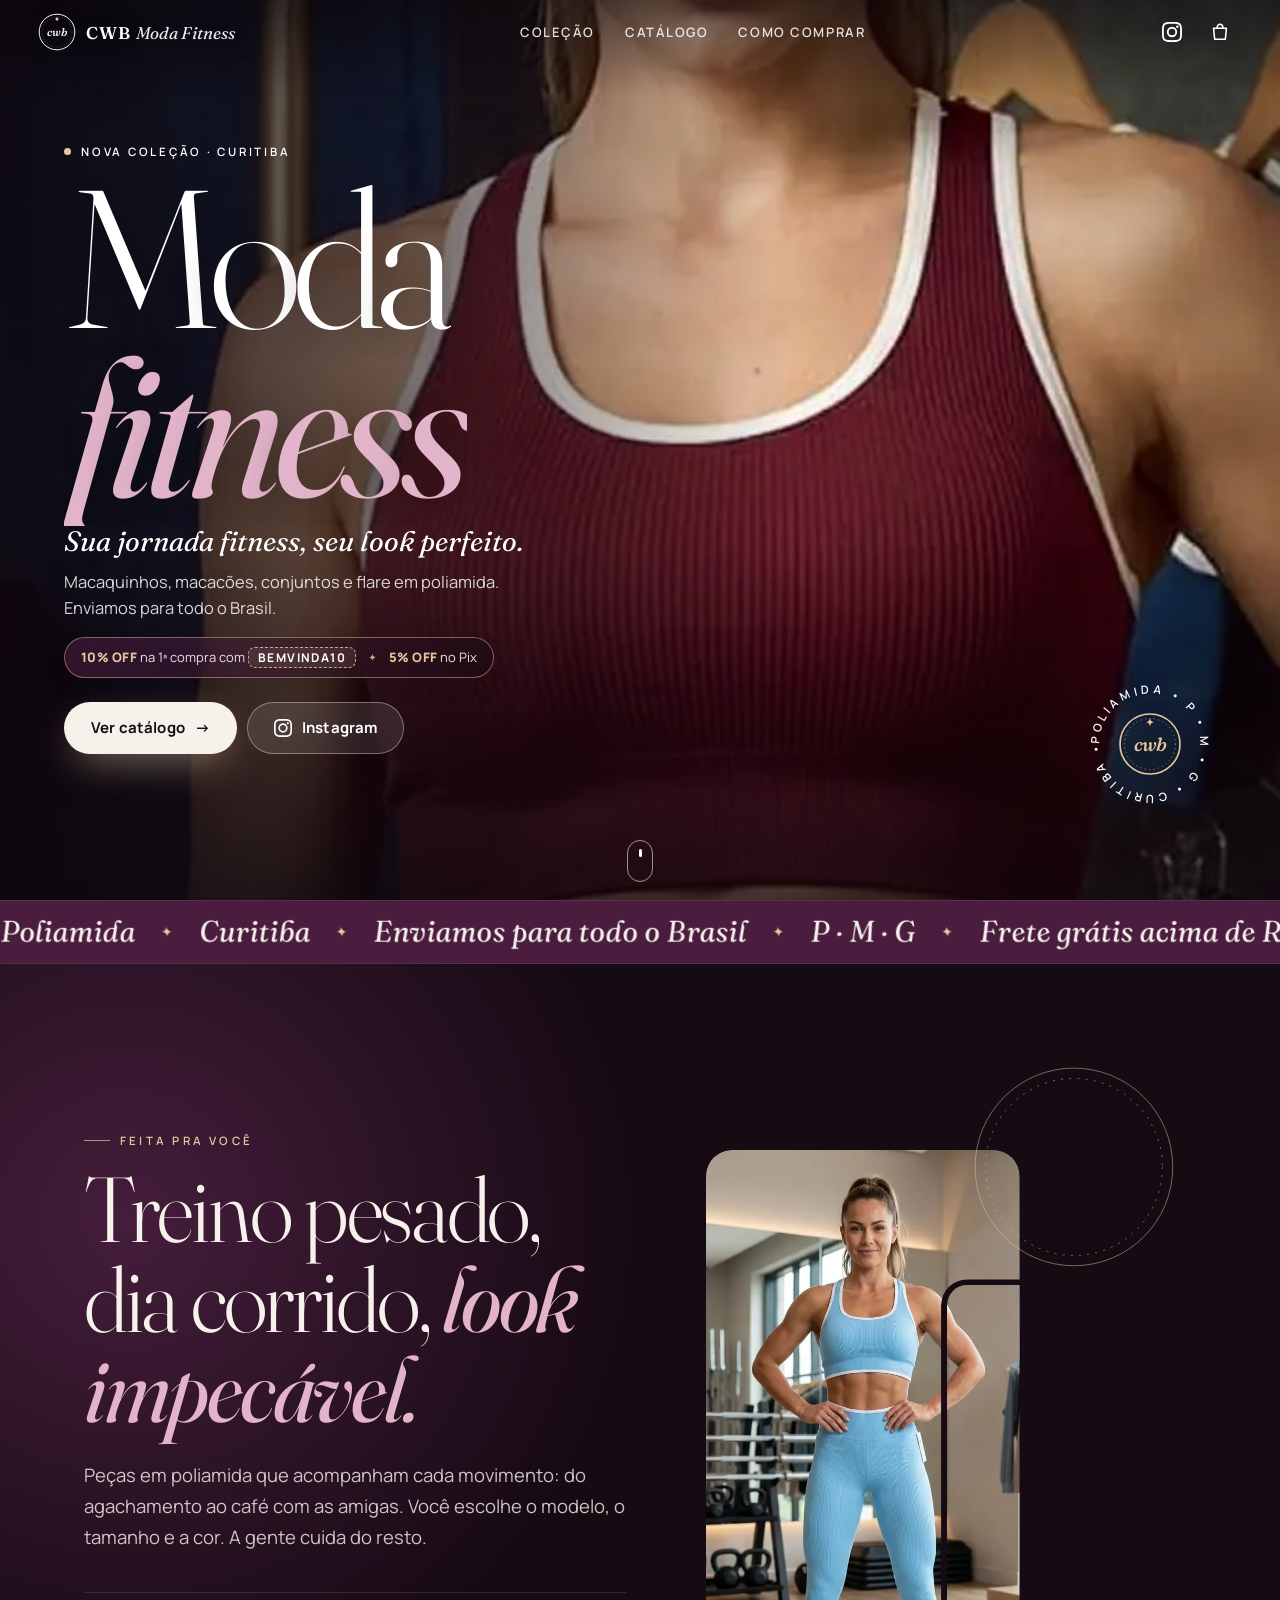
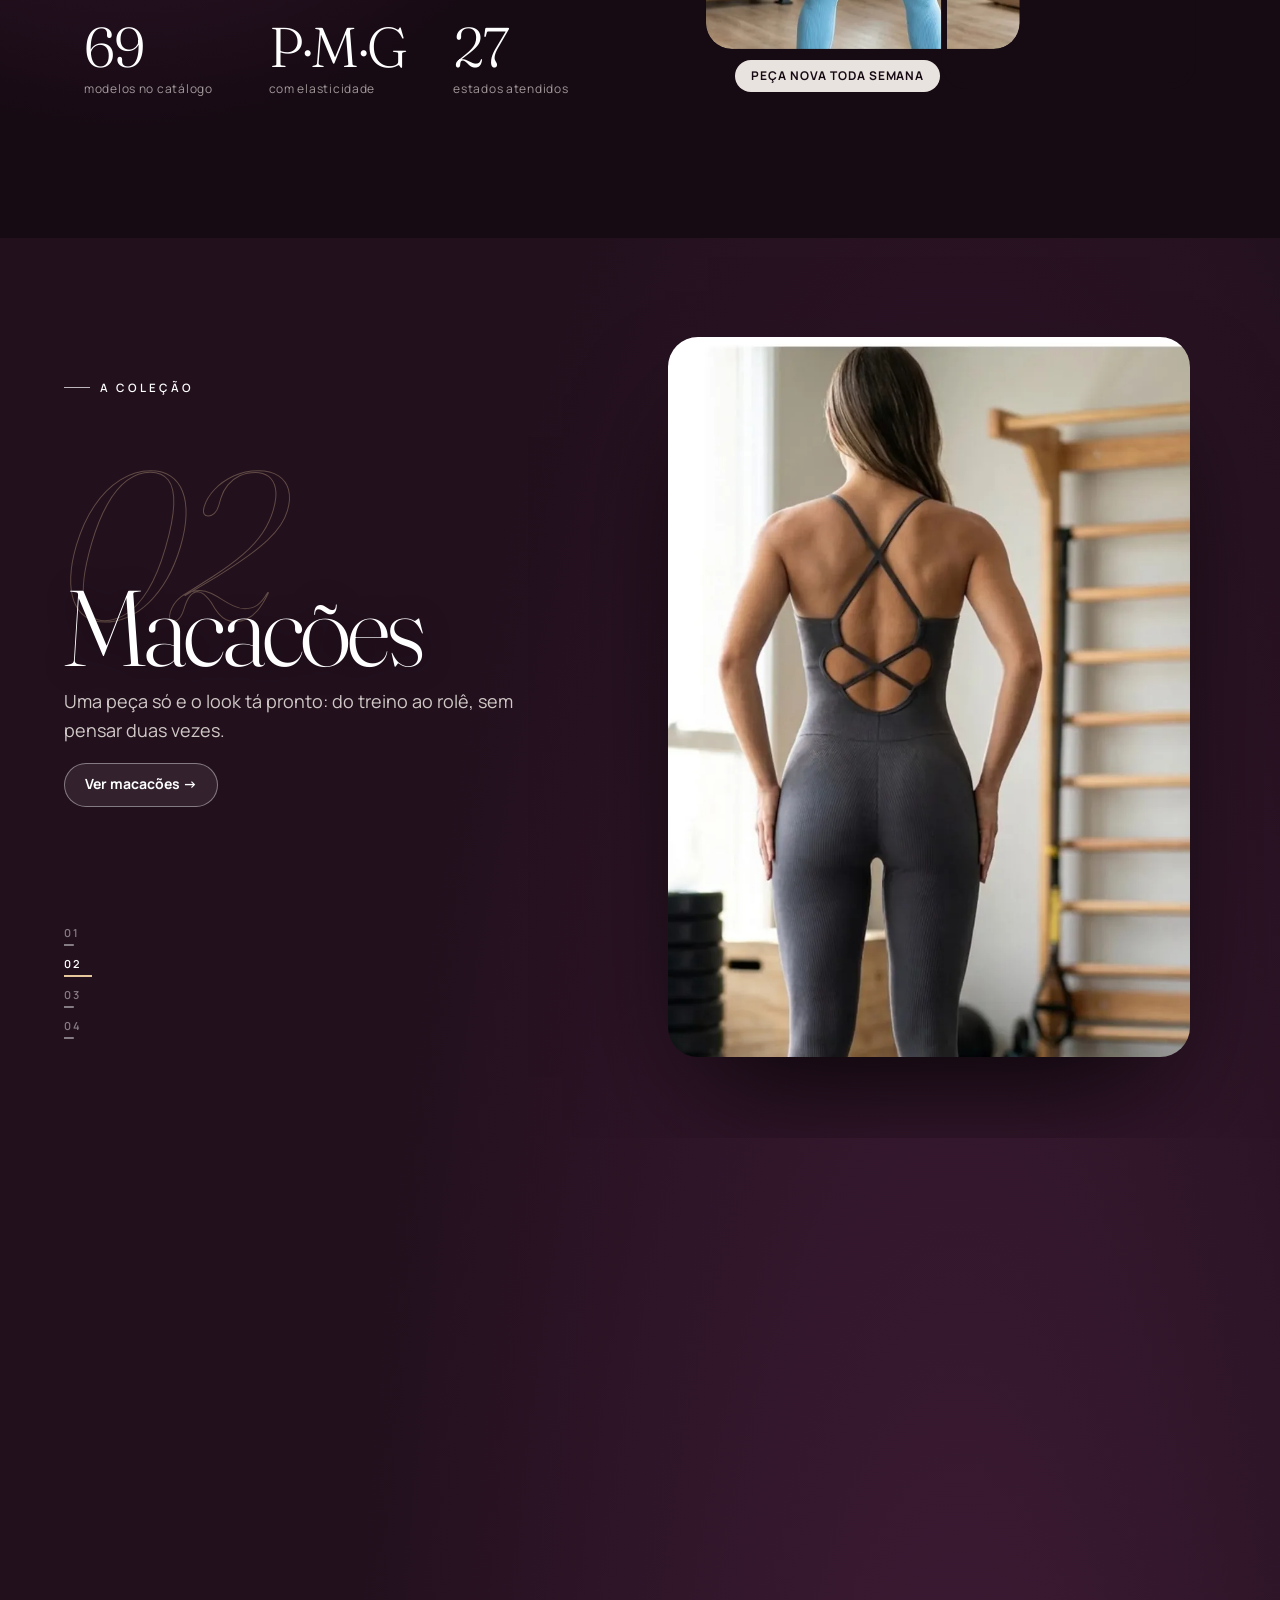
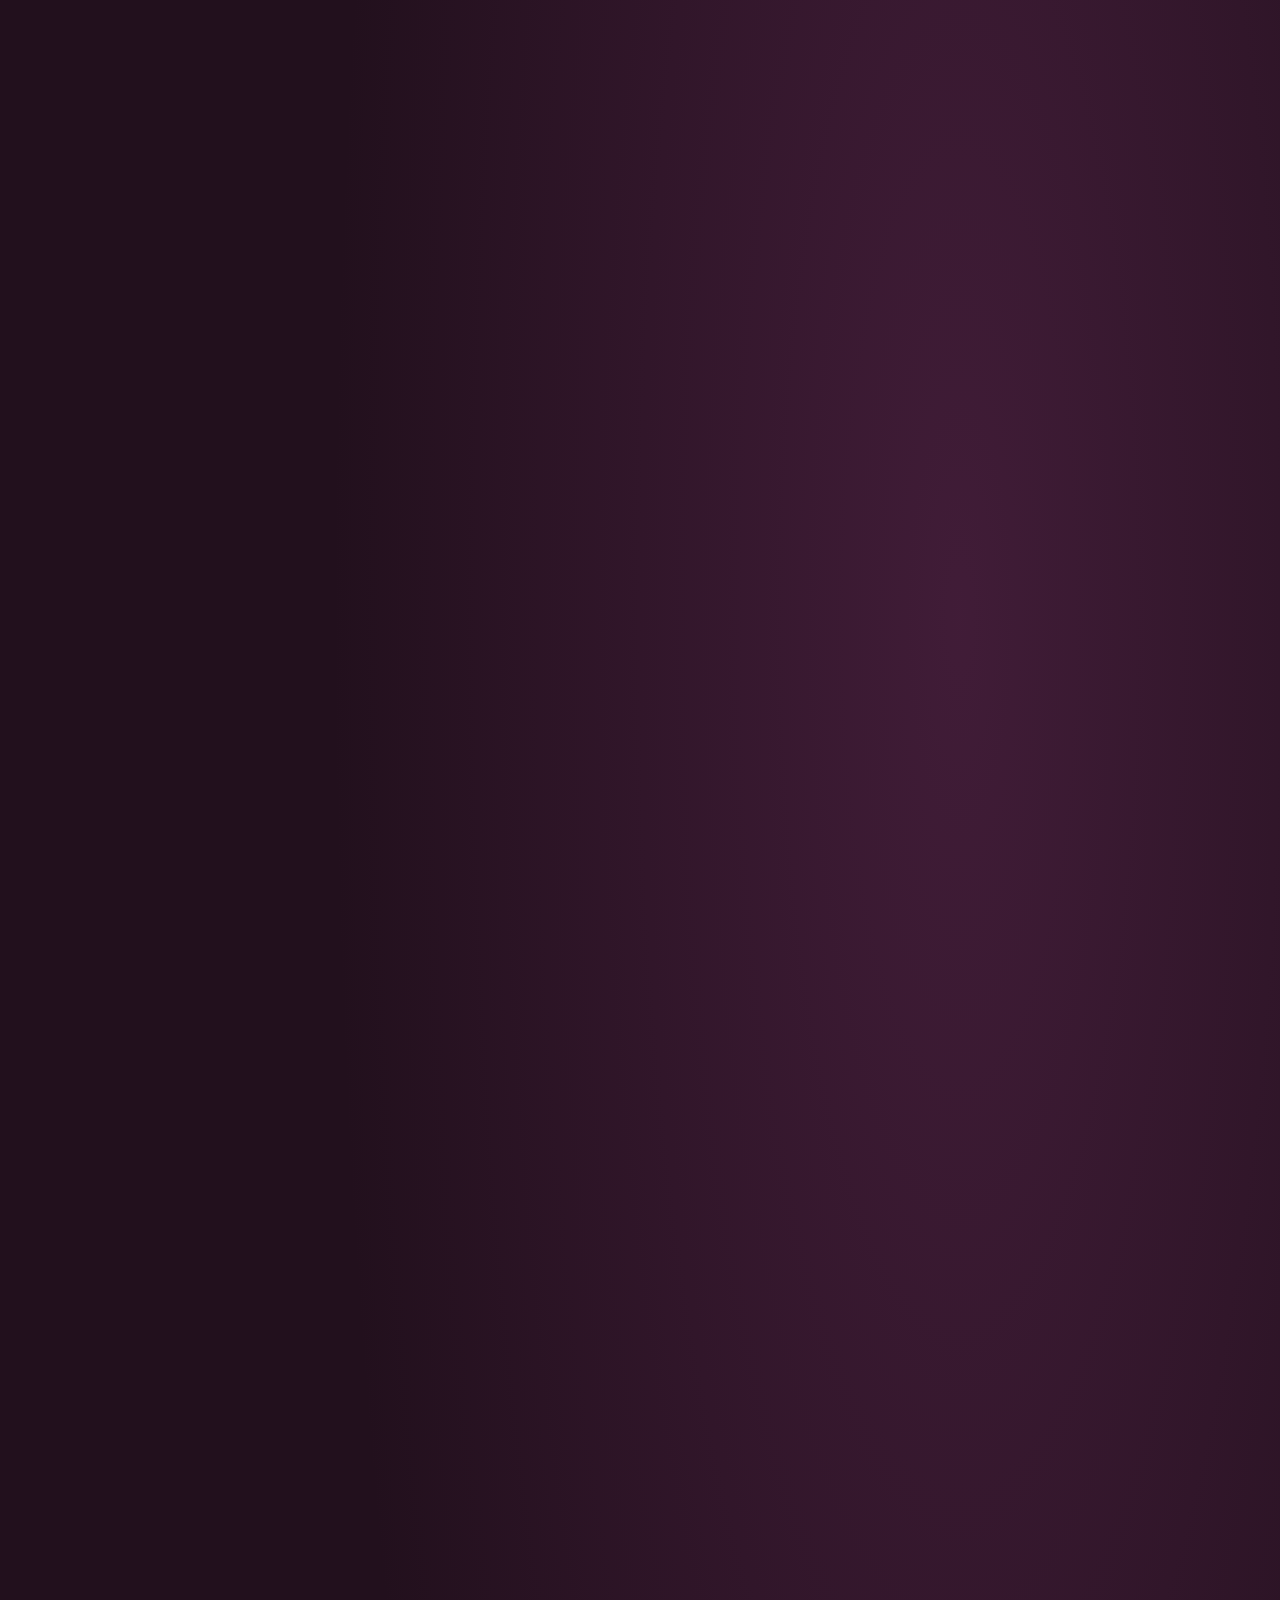
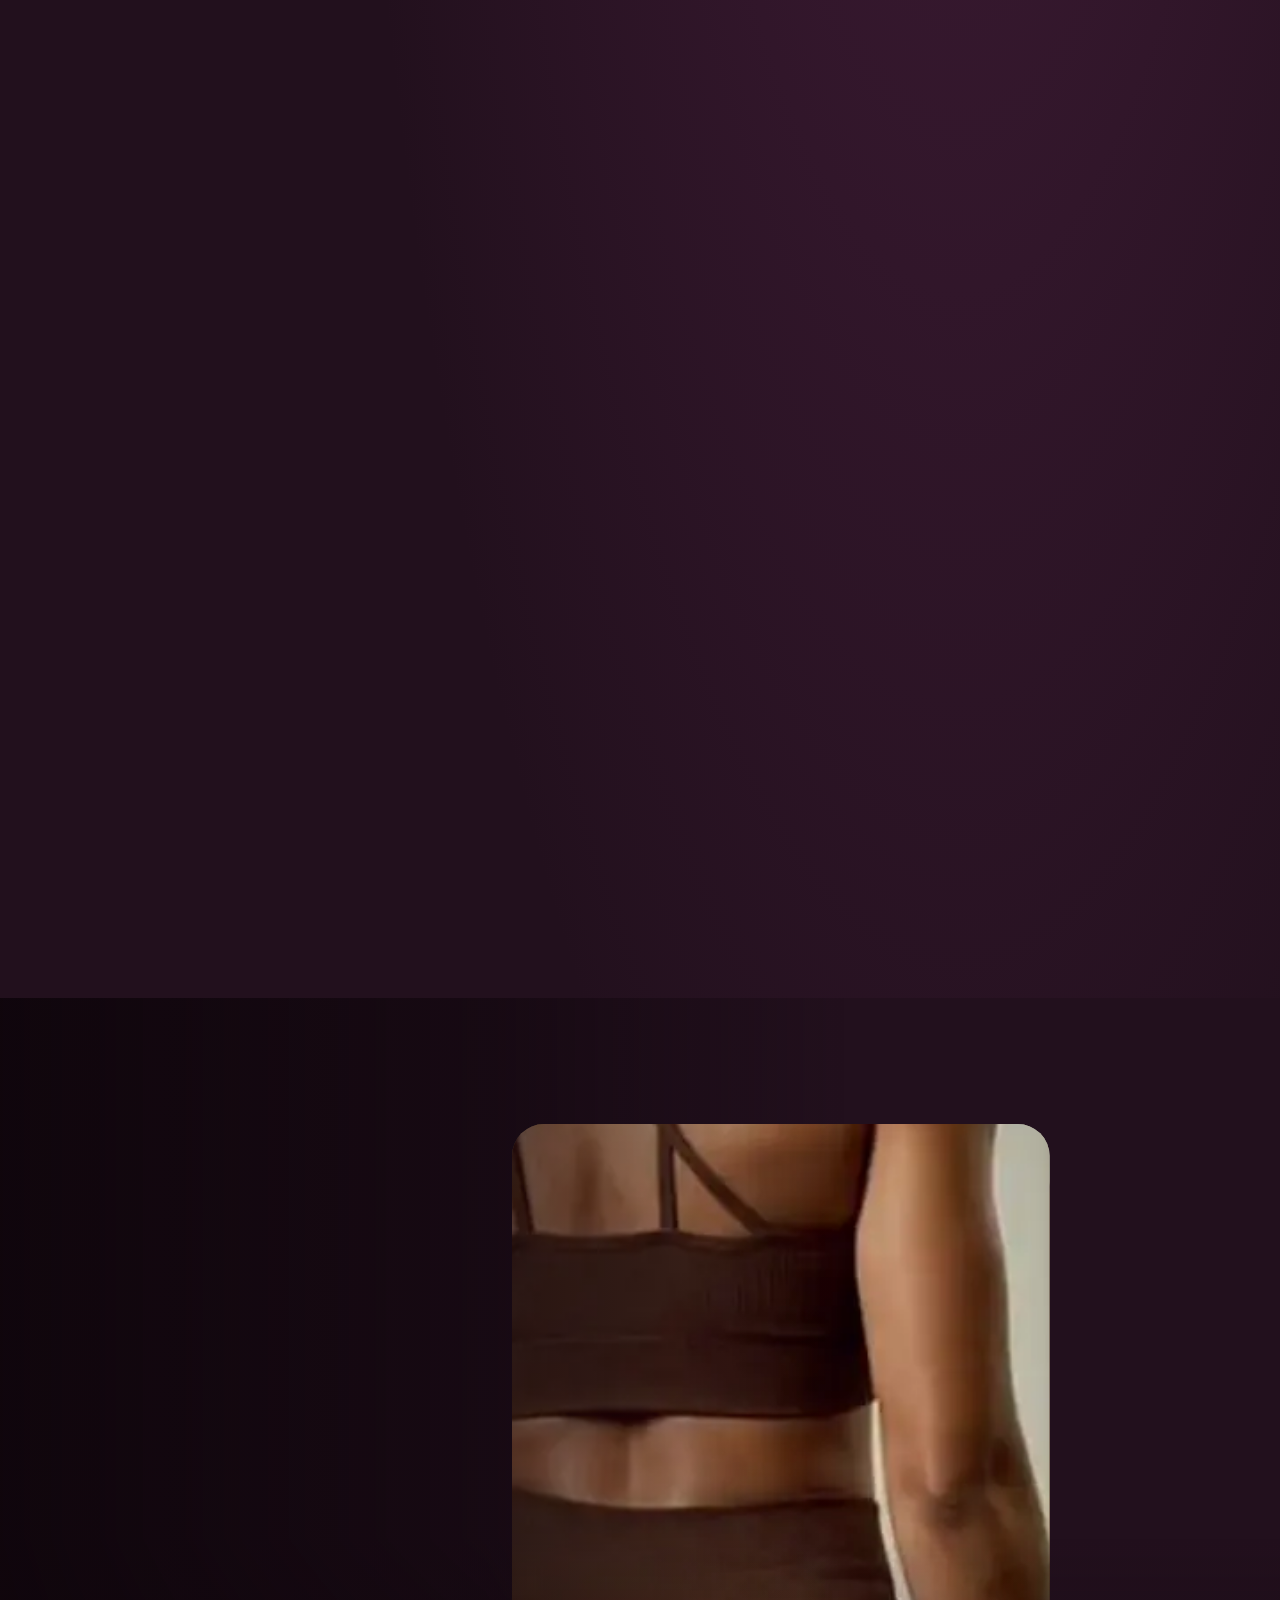
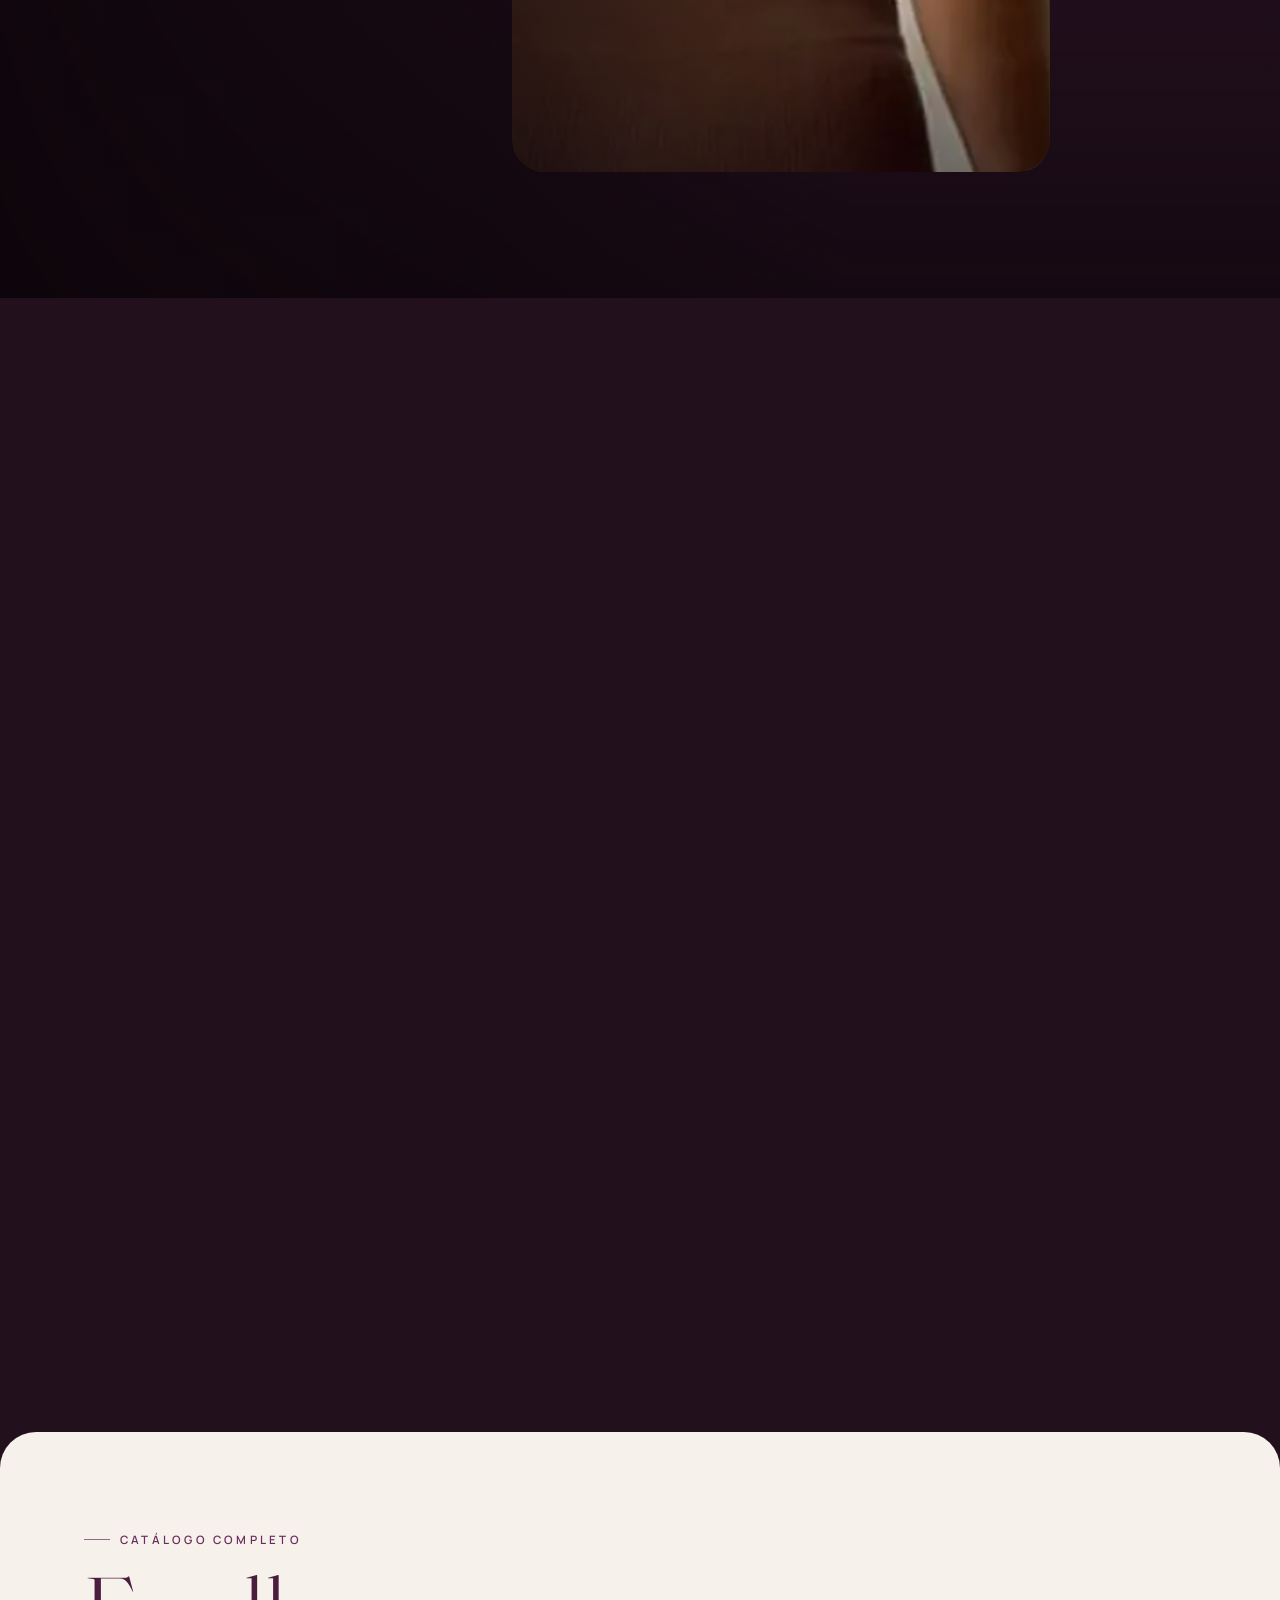
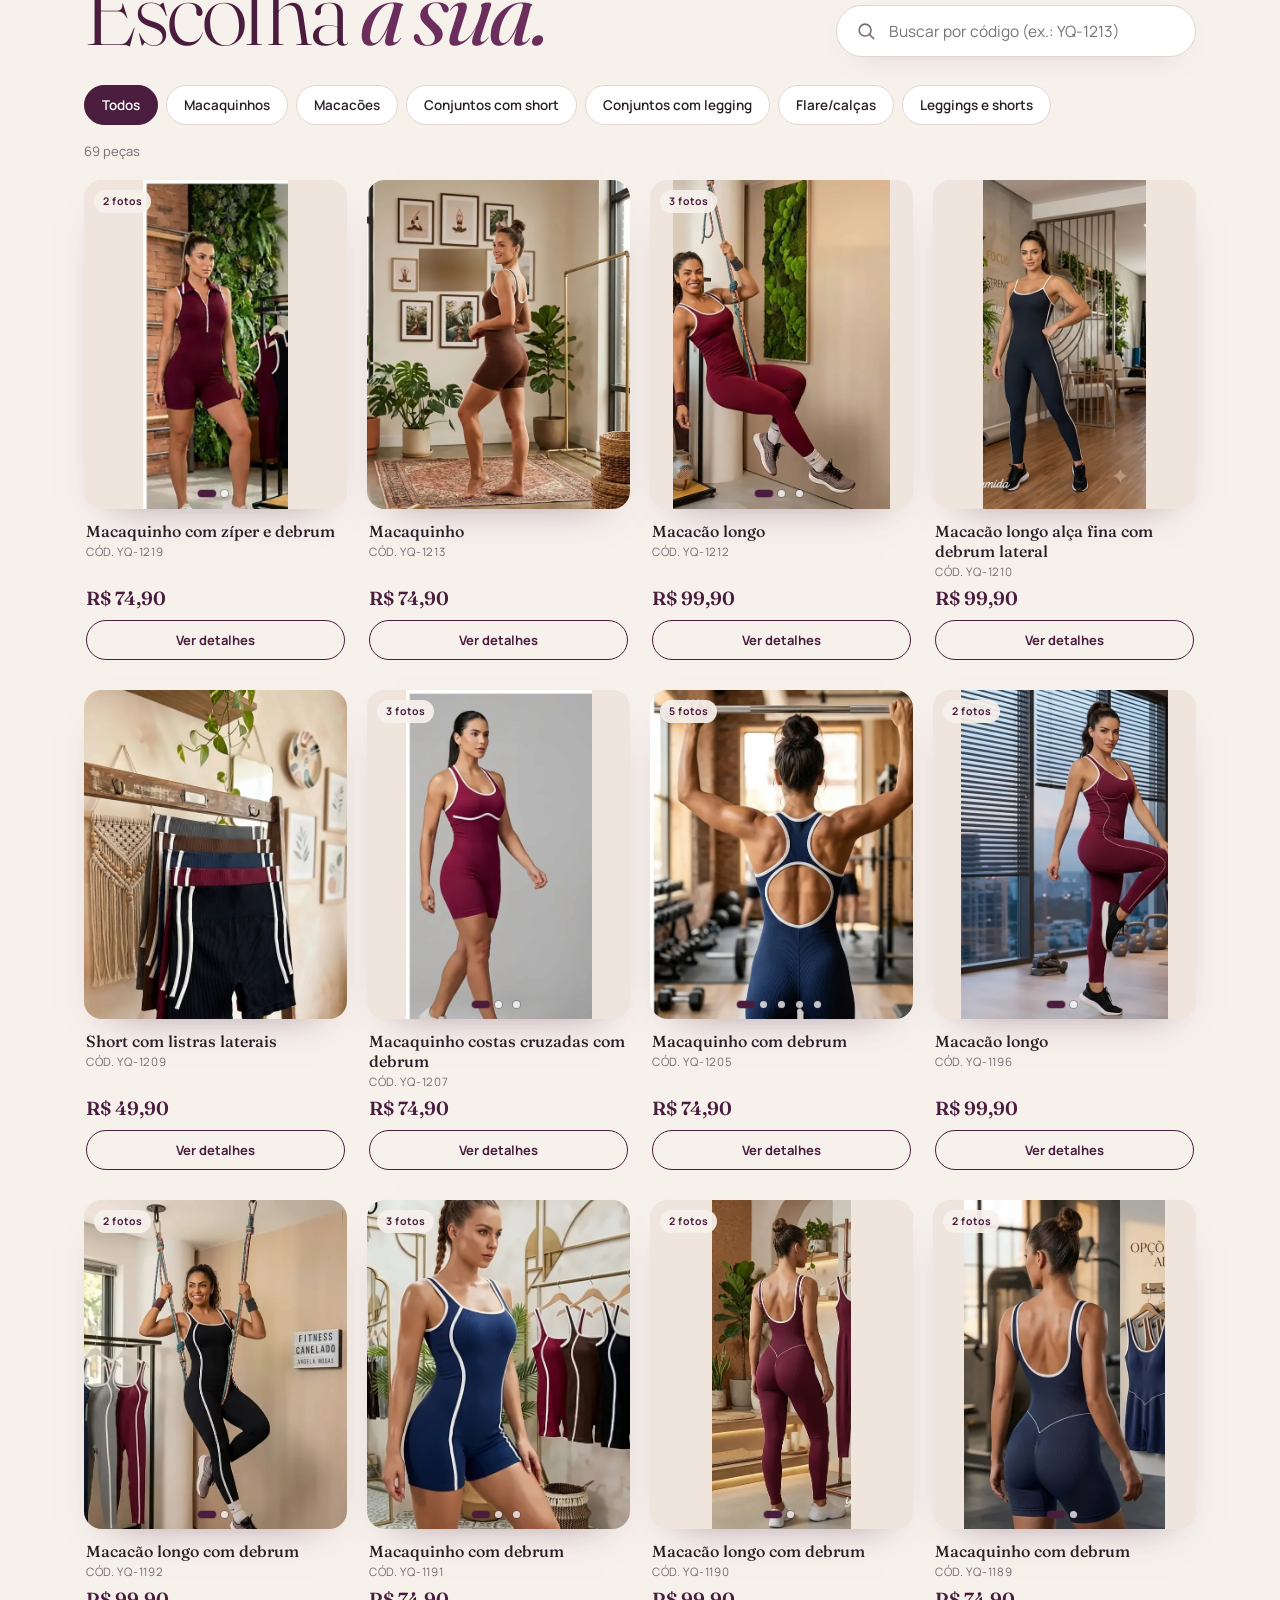
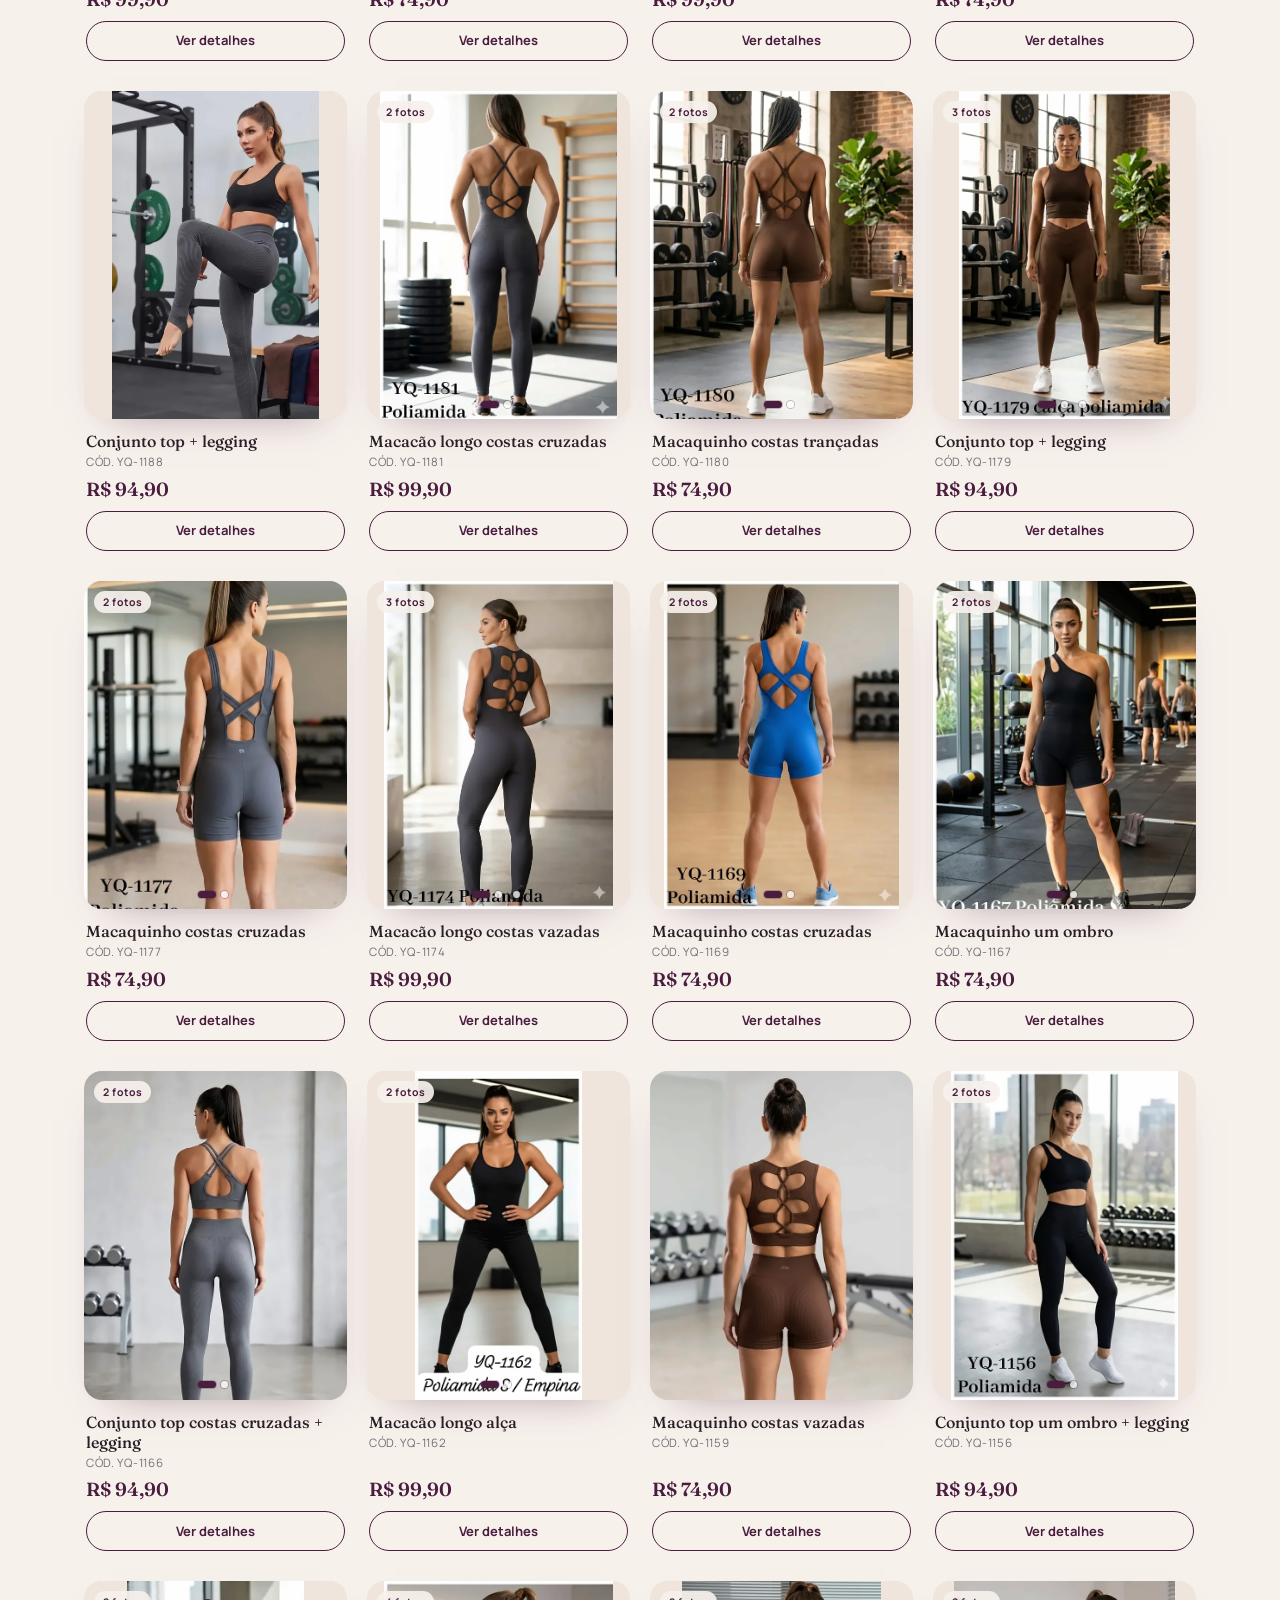
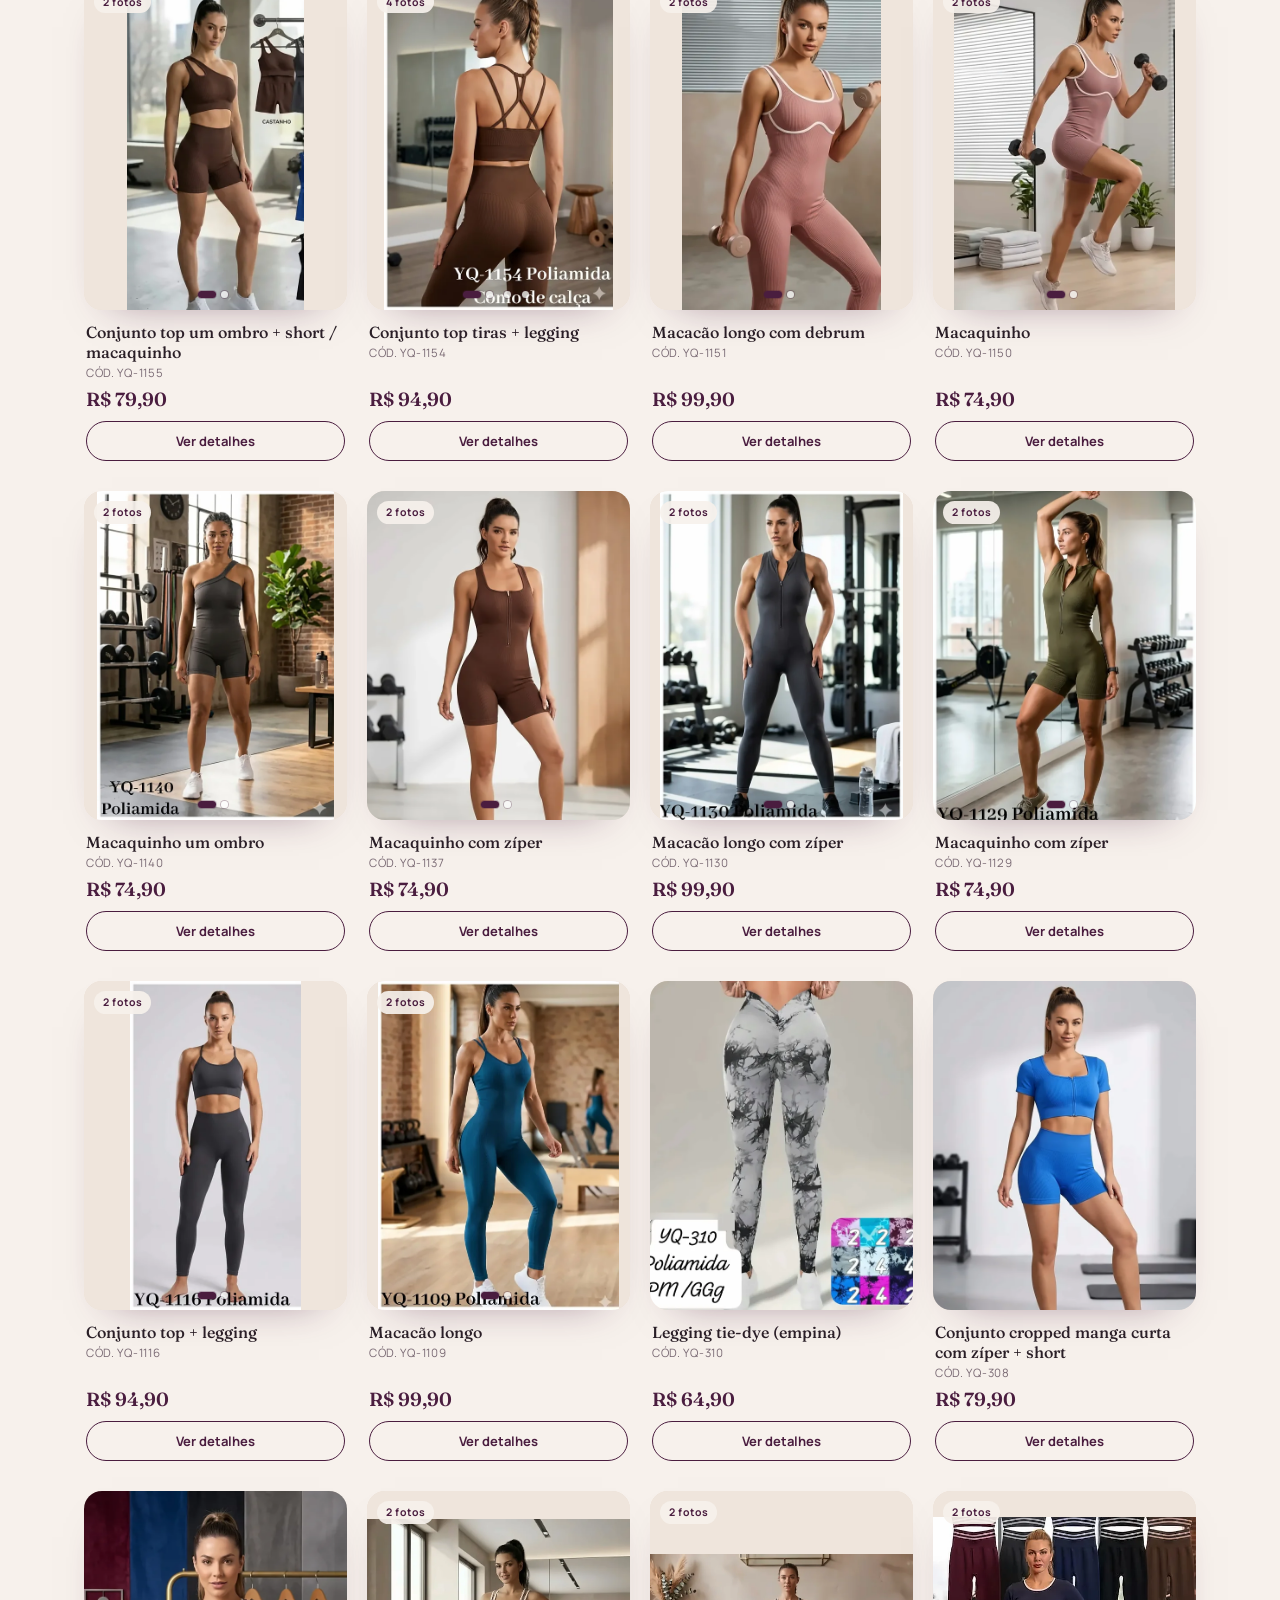
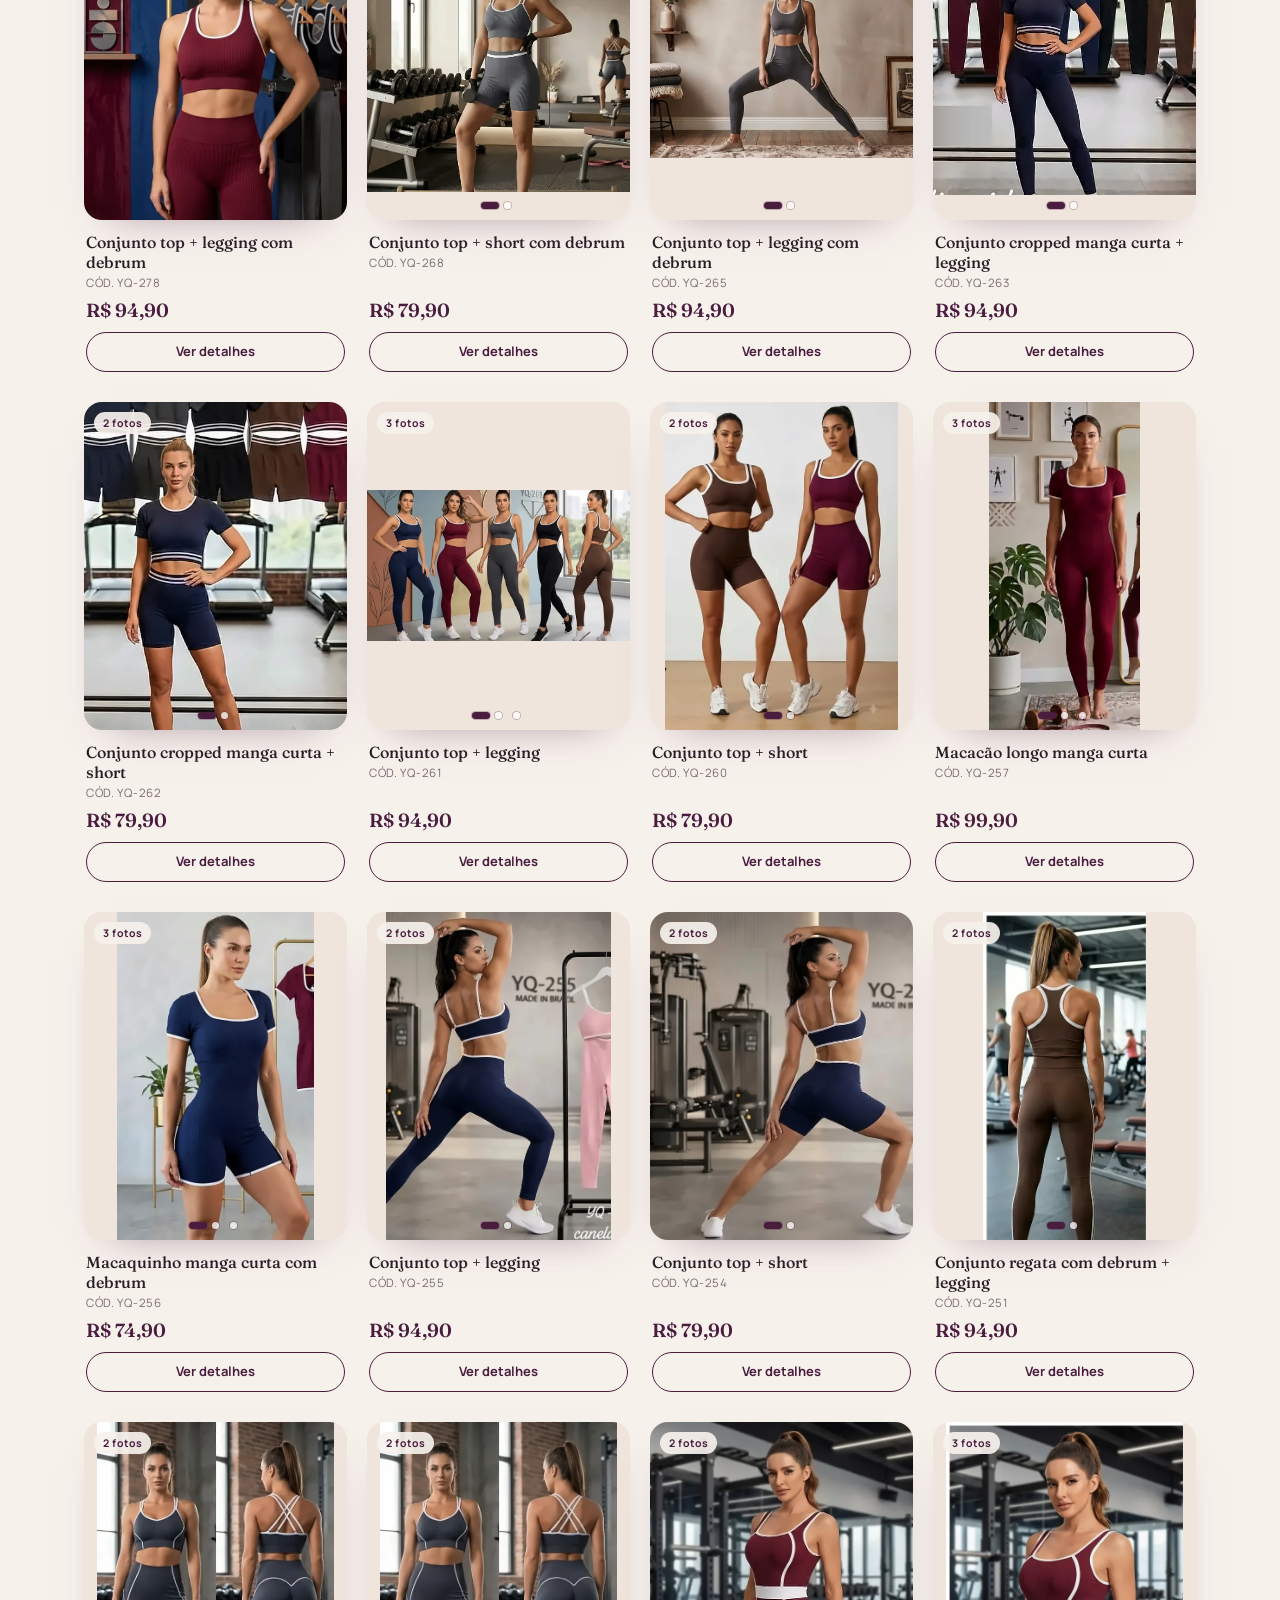
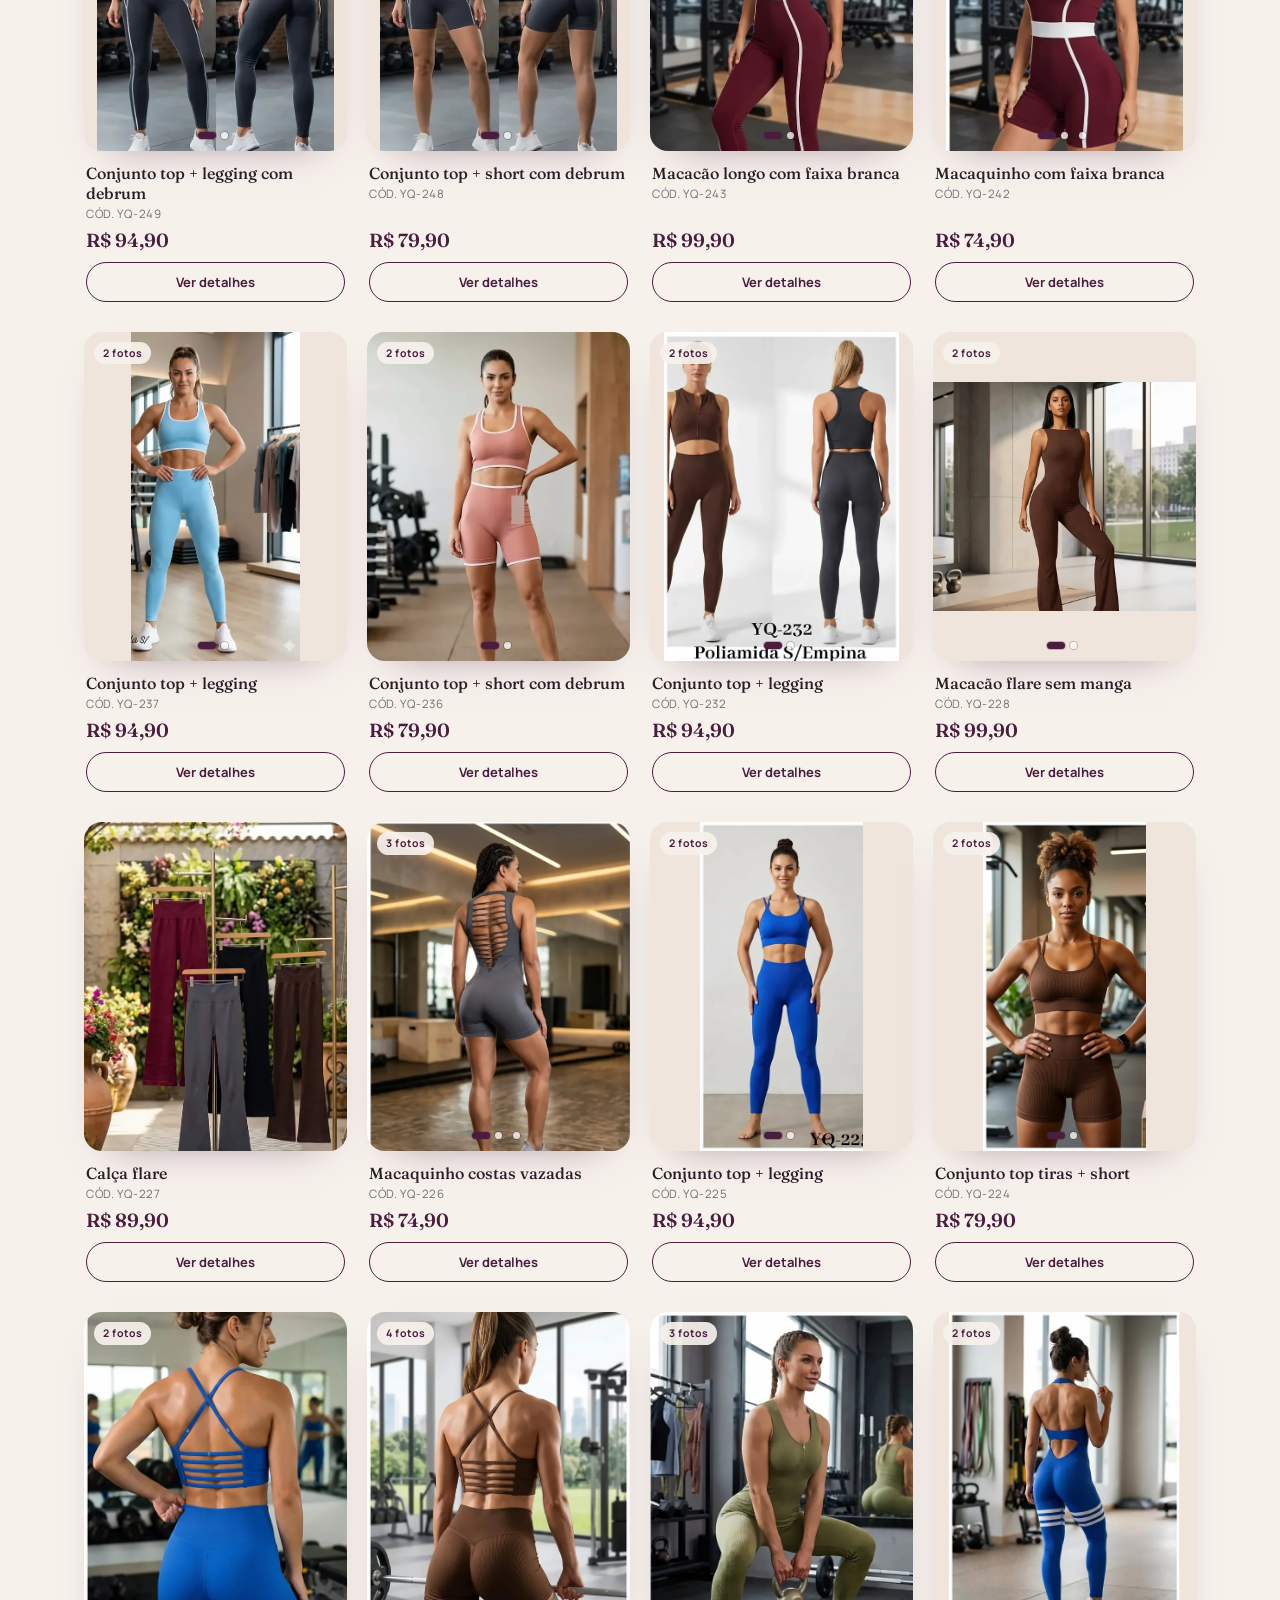
==== commit e62a5053: "Remove WhatsApp da loja (site continua fora do ar)" ====
--- a/index.html
+++ b/index.html
@@ -230,7 +230,6 @@
         <li class="step"><span class="step__n">3</span><h3>Pague</h3><p>Pague tudo de uma vez no Mercado Pago com o frete incluso: no Pix as peças saem com 5% OFF, ou parcele no cartão / pague no boleto. Primeira compra? Use o cupom <b class="promo__code promo__code--sm">BEMVINDA10</b> e ganhe 10% OFF nas peças.</p></li>
       </ol>
       <div class="pay-badges" aria-label="Formas de pedido e pagamento">
-        <span class="pay pay--wa"><svg aria-hidden="true"><use href="#ic-wa"/></svg>WhatsApp</span>
         <span class="pay pay--mp">Mercado Pago</span>
         <span class="pay">Pix · 5% OFF</span>
         <span class="pay">Cartão · Boleto</span>
@@ -247,7 +246,7 @@
       <h2 id="ctaTitle" class="display">Dúvida no tamanho? <em>Chama a gente.</em></h2>
       <p class="lead">Respondemos rapidinho e ajudamos você a escolher o modelo e o tamanho certos.</p>
       <div class="cta__btns">
-        <a class="btn btn--wa-solid" id="waCta" href="https://wa.me/5541991064167" target="_blank" rel="noopener"><svg aria-hidden="true"><use href="#ic-wa"/></svg>Falar no WhatsApp</a>
+        
         <a class="btn btn--glass" id="igDirectCta" href="https://ig.me/m/cwb_modafitness" target="_blank" rel="noopener"><svg aria-hidden="true"><use href="#ic-ig"/></svg>Chamar no Direct</a>
       </div>
     </div>
@@ -270,14 +269,14 @@
       <li id="footerCity">Curitiba – PR</li>
       <li>Enviamos para todo o Brasil</li>
     </ul>
-    <p class="footer__note" id="footerNote">Enviamos para todo o Brasil (Correios, Jadlog, JeT, Loggi); dúvidas e trocas pelo Direct ou WhatsApp.</p>
+    <p class="footer__note" id="footerNote">Enviamos para todo o Brasil (Correios, Jadlog, JeT, Loggi); dúvidas e trocas pelo Direct do Instagram.</p>
     <p class="footer__big" aria-hidden="true">Moda <em>fitness</em></p>
     <nav class="footer__legal" aria-label="Informações legais">
       <a href="trocas.html">Trocas e devoluções</a>
       <a href="privacidade.html">Política de privacidade</a>
       <a href="termos.html">Termos de uso</a>
     </nav>
-    <p class="footer__seller">Vendedor: CWB Moda Fitness · CNPJ 37.789.447/0001-00 · Curitiba – PR · WhatsApp (41) 99106-4167 · rafaoliveiracwb23@gmail.com</p>
+    <p class="footer__seller">Vendedor: CWB Moda Fitness · CNPJ 37.789.447/0001-00 · Curitiba – PR · rafaoliveiracwb23@gmail.com</p>
     <p class="footer__copy">© <span id="year"></span> CWB Moda Fitness</p>
   </div>
 </footer>
@@ -317,7 +316,7 @@
       <button class="btn btn--mp btn--block" id="checkoutMp" type="button" hidden>Pagar com Mercado Pago</button>
       <p class="mp-secure" id="mpSecure"><svg viewBox="0 0 24 24" class="ic-line" aria-hidden="true"><rect x="5" y="10.5" width="14" height="10" rx="2"/><path d="M8 10.5V8a4 4 0 0 1 8 0v2.5"/></svg><span id="mpSecureTxt">Pix, cartão ou boleto · ambiente seguro do Mercado Pago</span></p>
       <p class="legal-note" id="legalNote" hidden>Ao pagar você concorda com os <a href="termos.html" target="_blank" rel="noopener">Termos de uso</a> e a <a href="privacidade.html" target="_blank" rel="noopener">Política de privacidade</a>. Arrependimento em até 7 dias: veja <a href="trocas.html" target="_blank" rel="noopener">Trocas e devoluções</a>.</p>
-      <button class="btn btn--wa btn--block" id="checkoutWa" type="button">
+      <button class="btn btn--wa btn--block" id="checkoutWa" type="button" hidden>
         <svg aria-hidden="true"><use href="#ic-wa"/></svg>
         <span id="checkoutWaLabel">Finalizar pelo WhatsApp</span>
       </button>
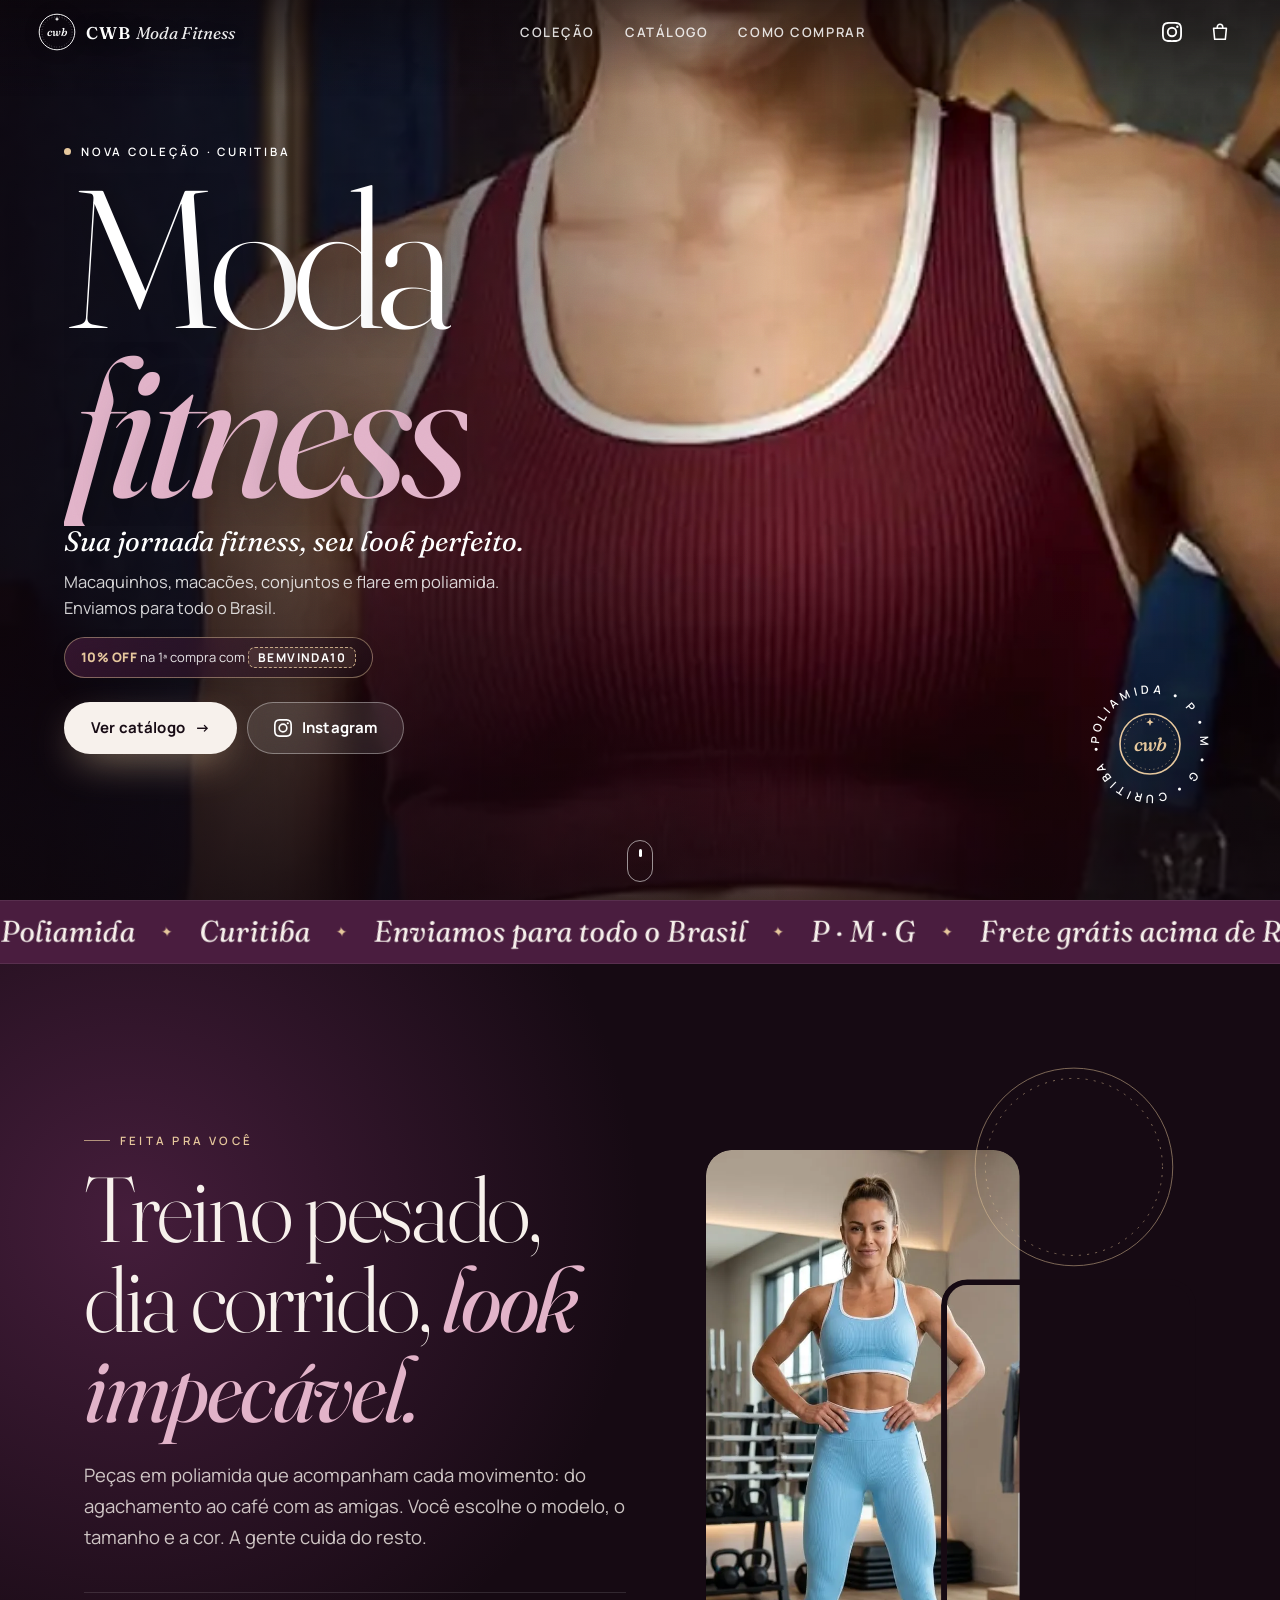
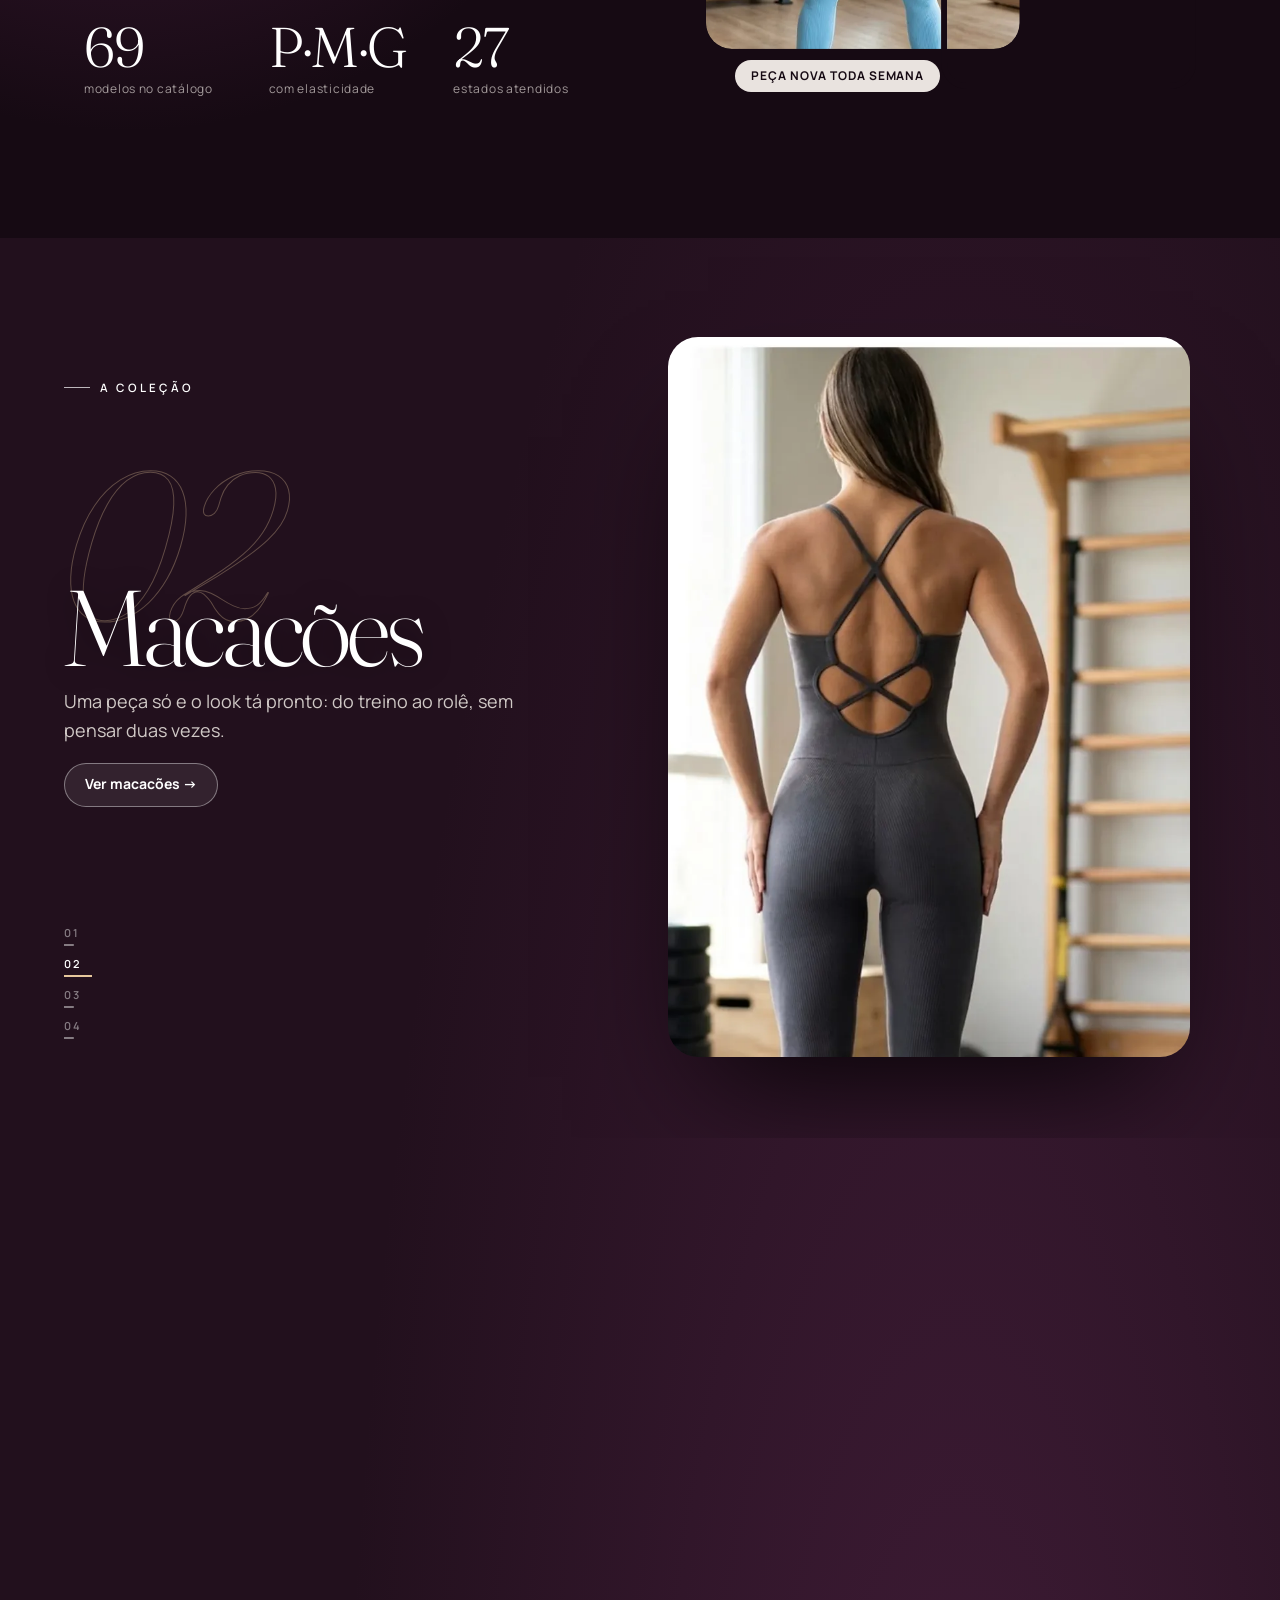
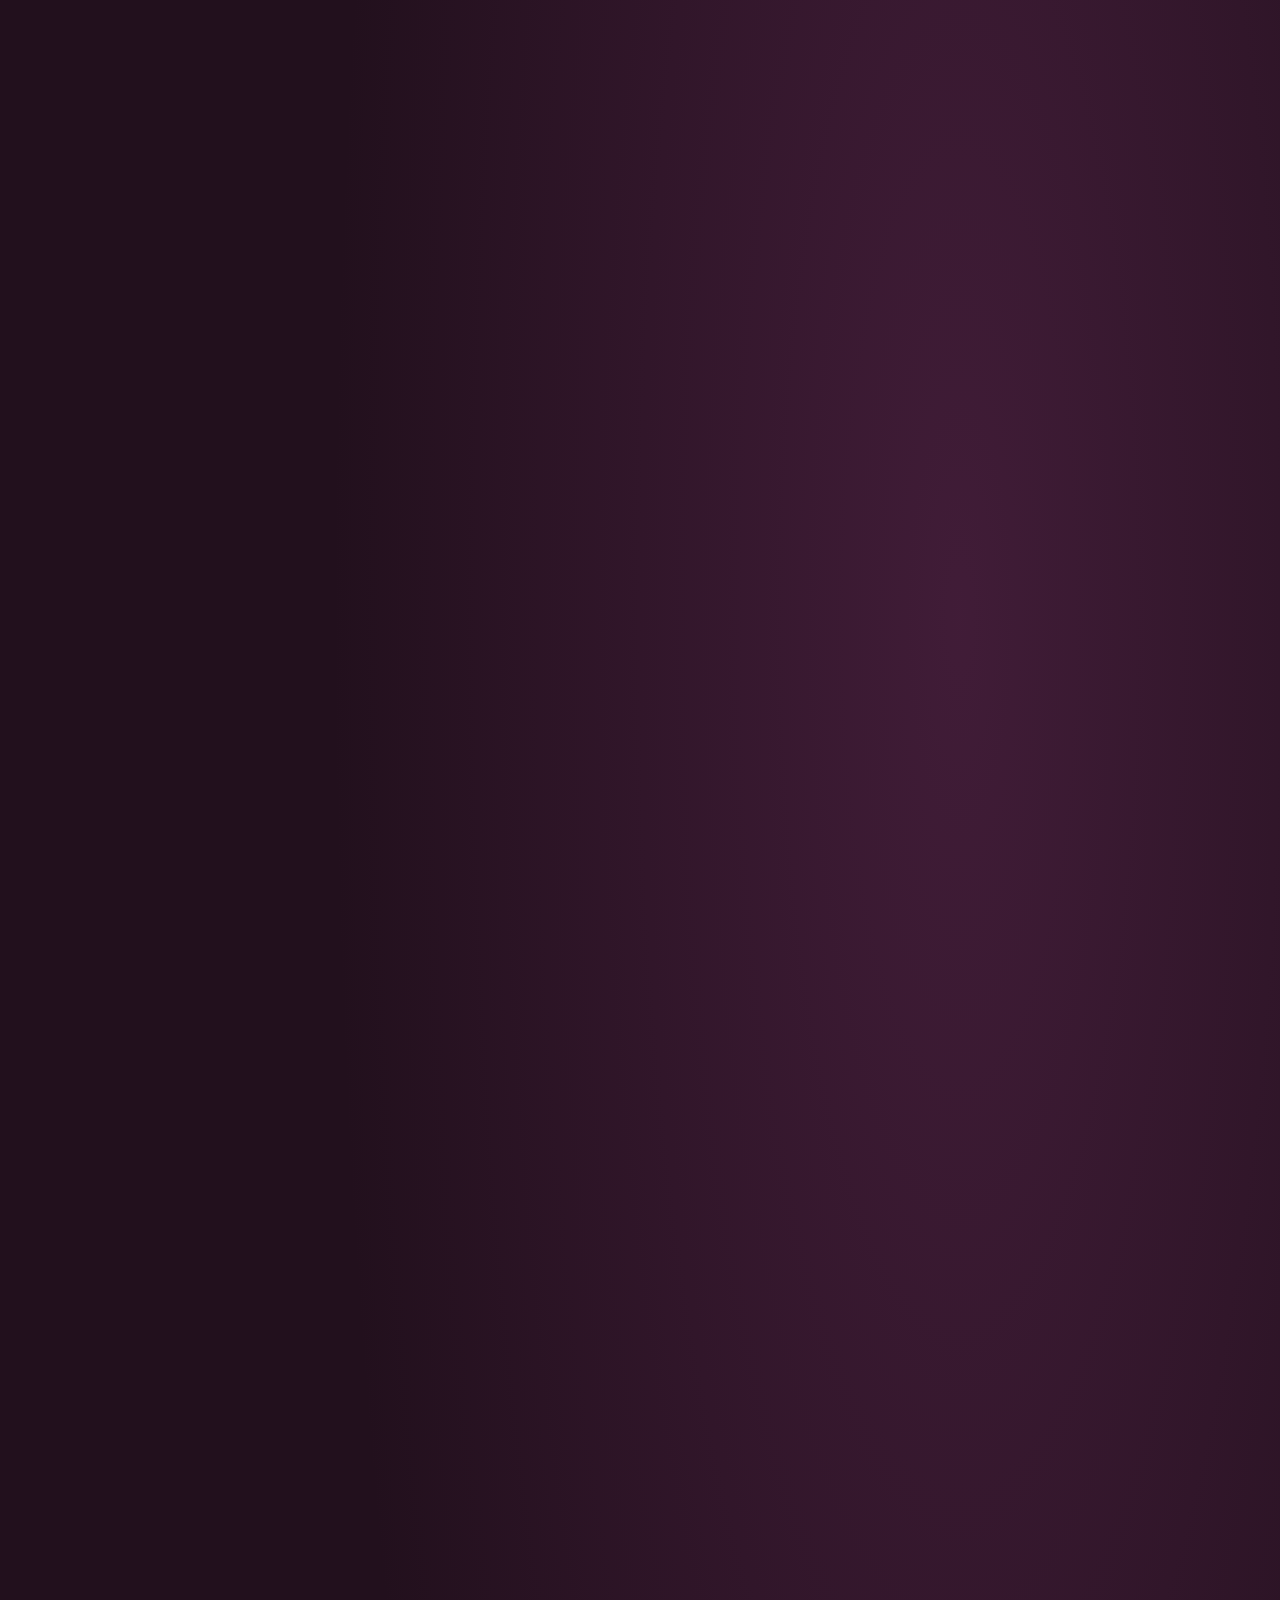
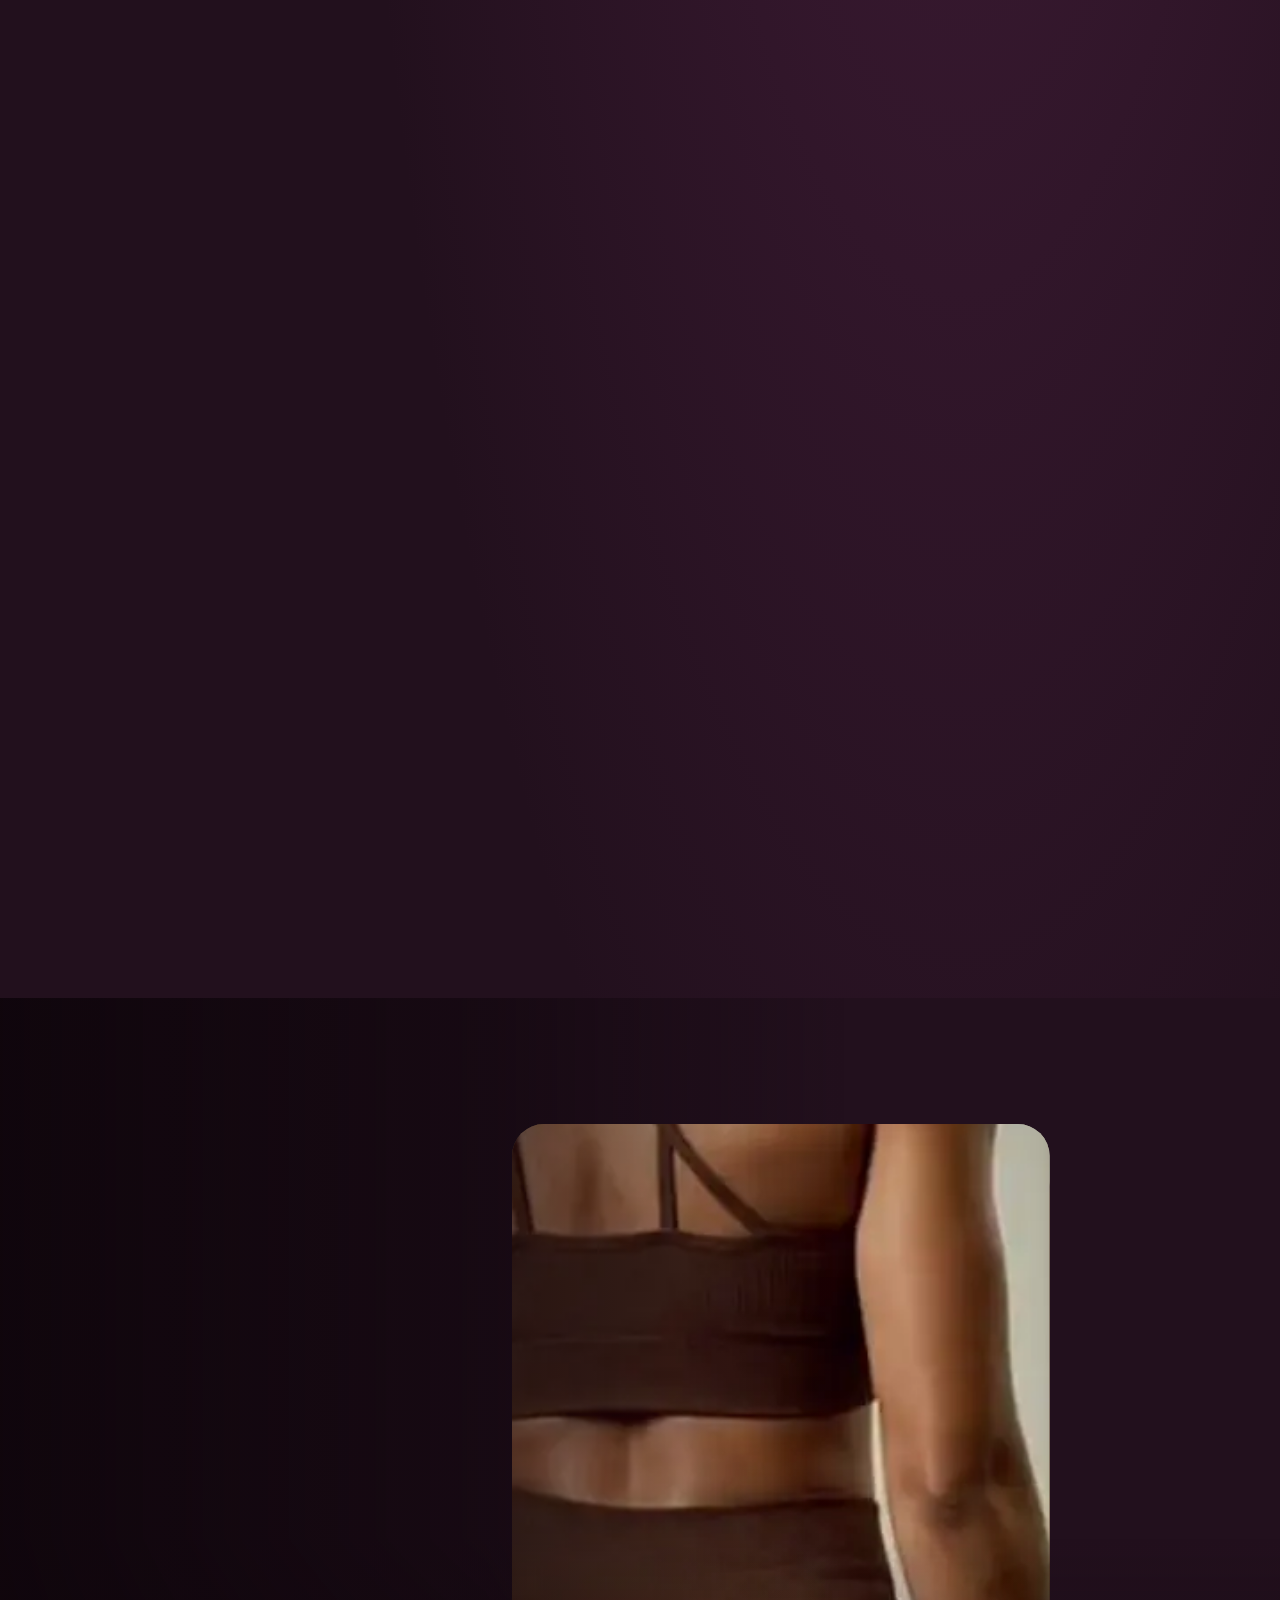
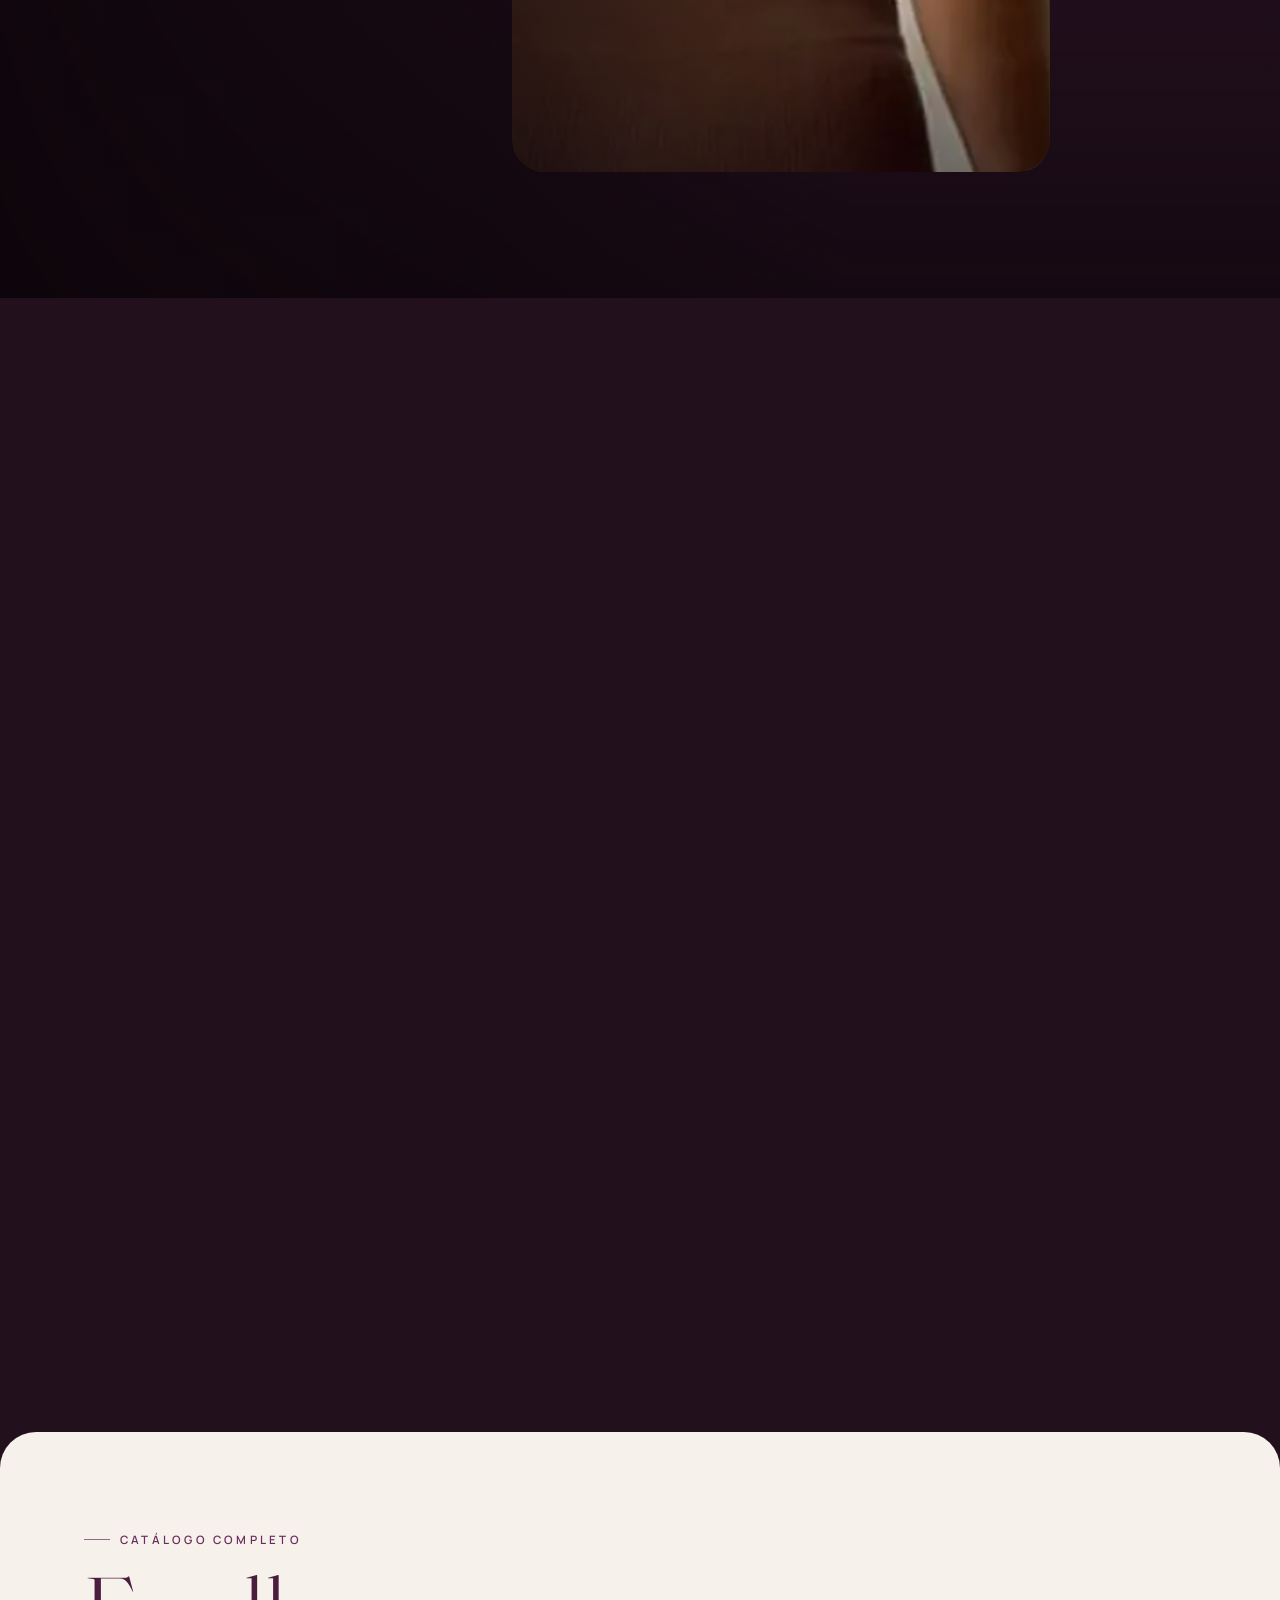
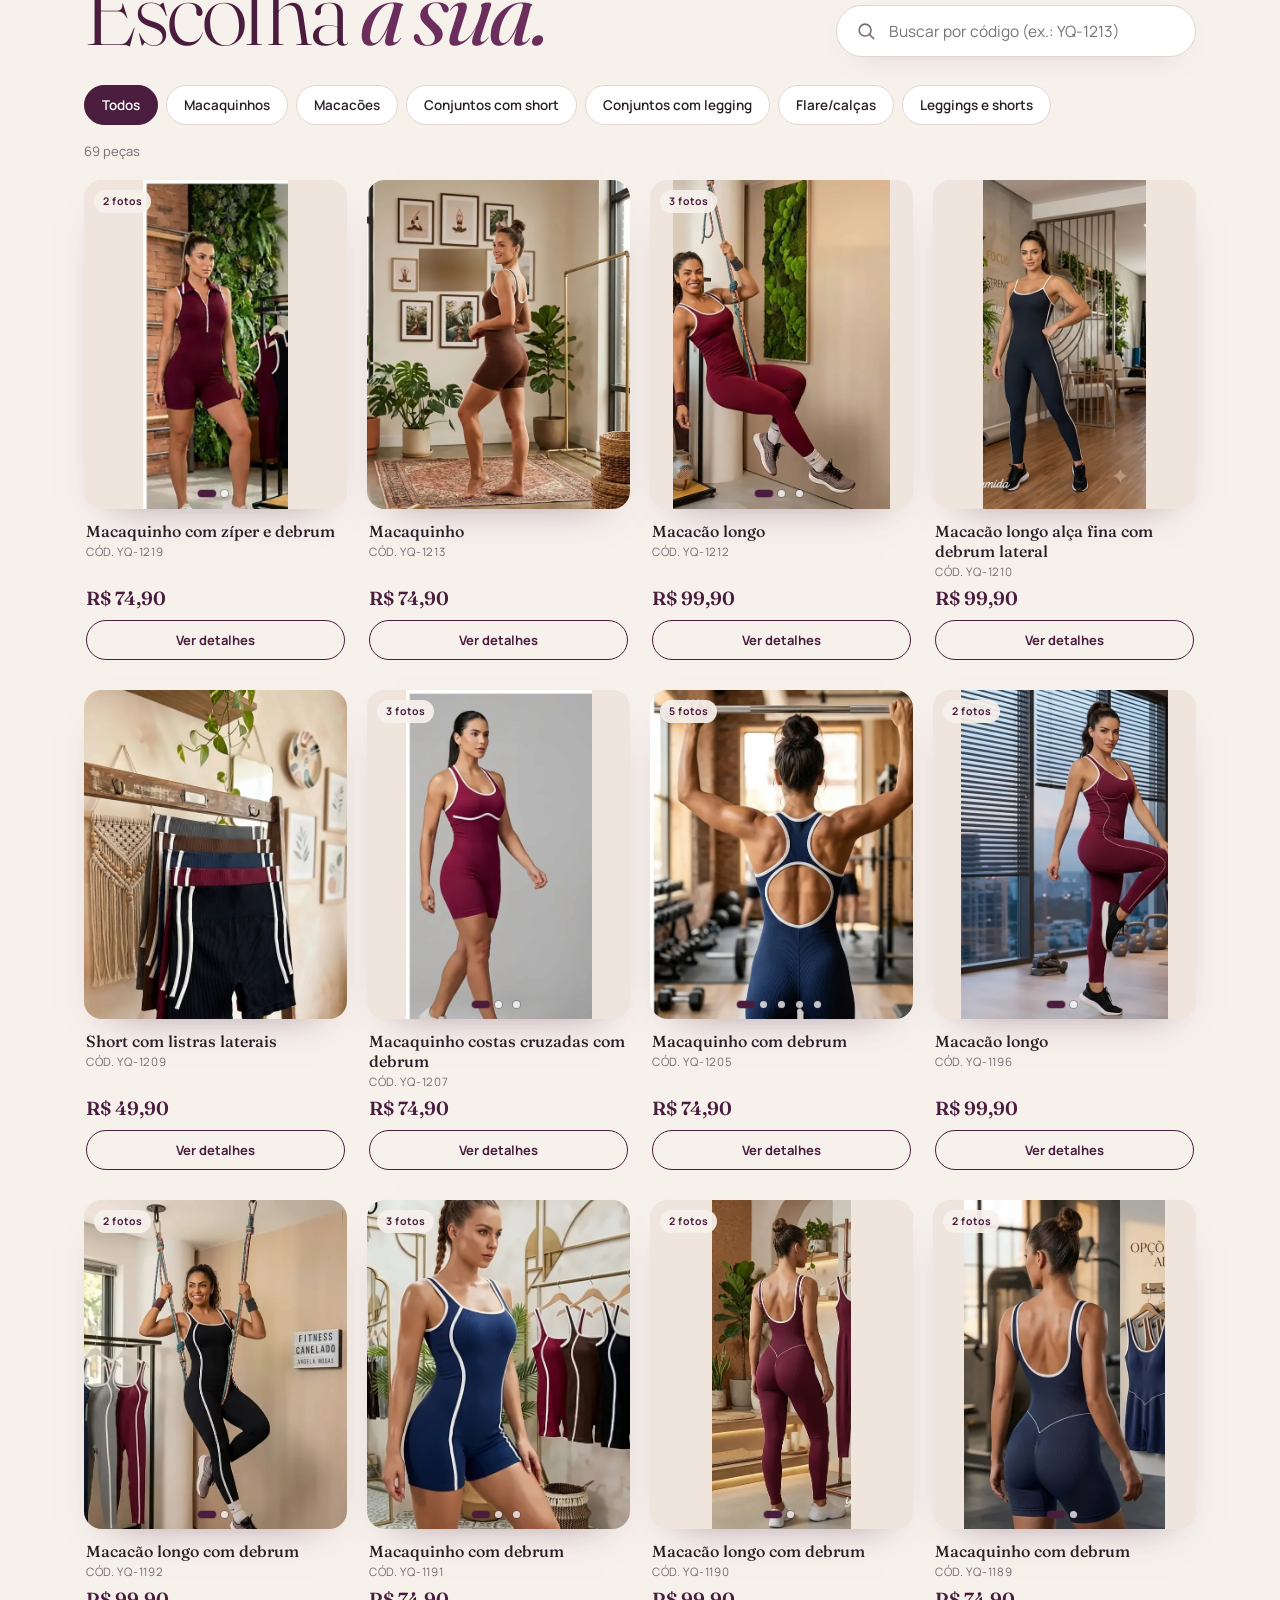
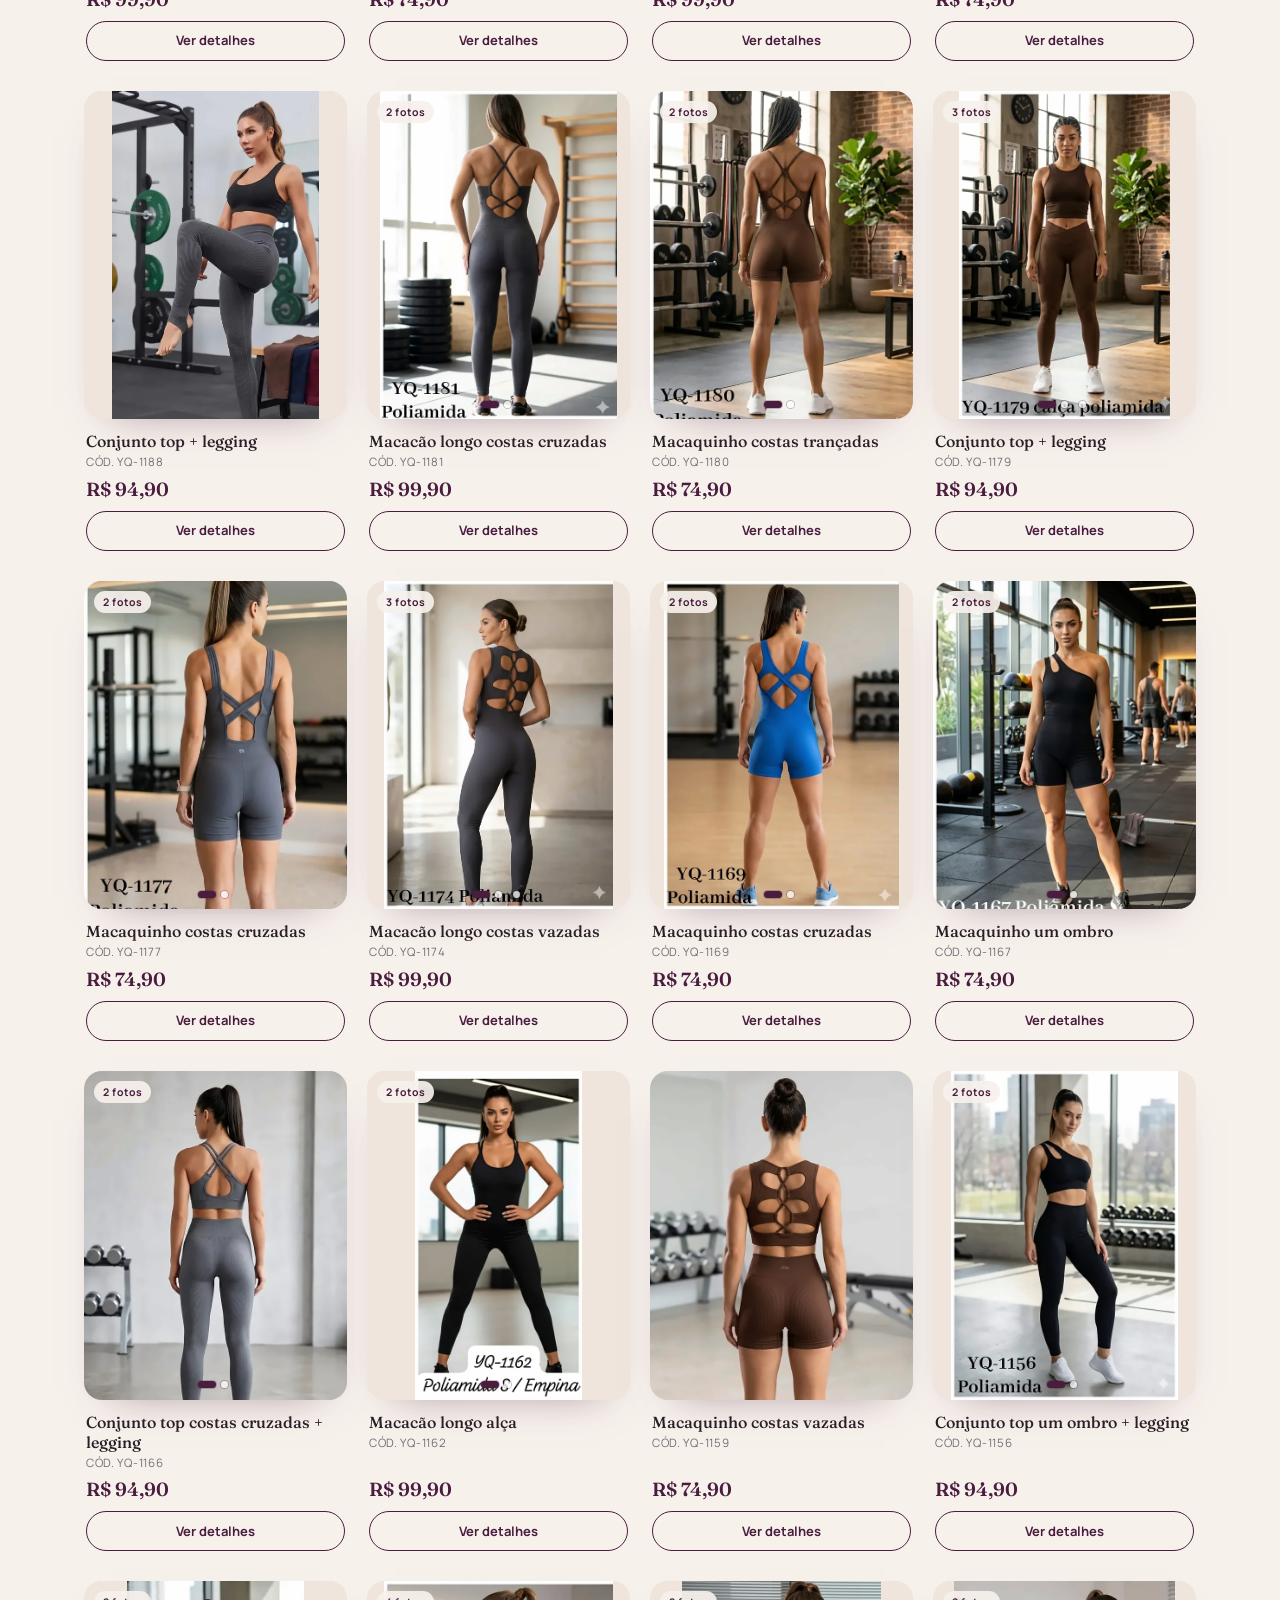
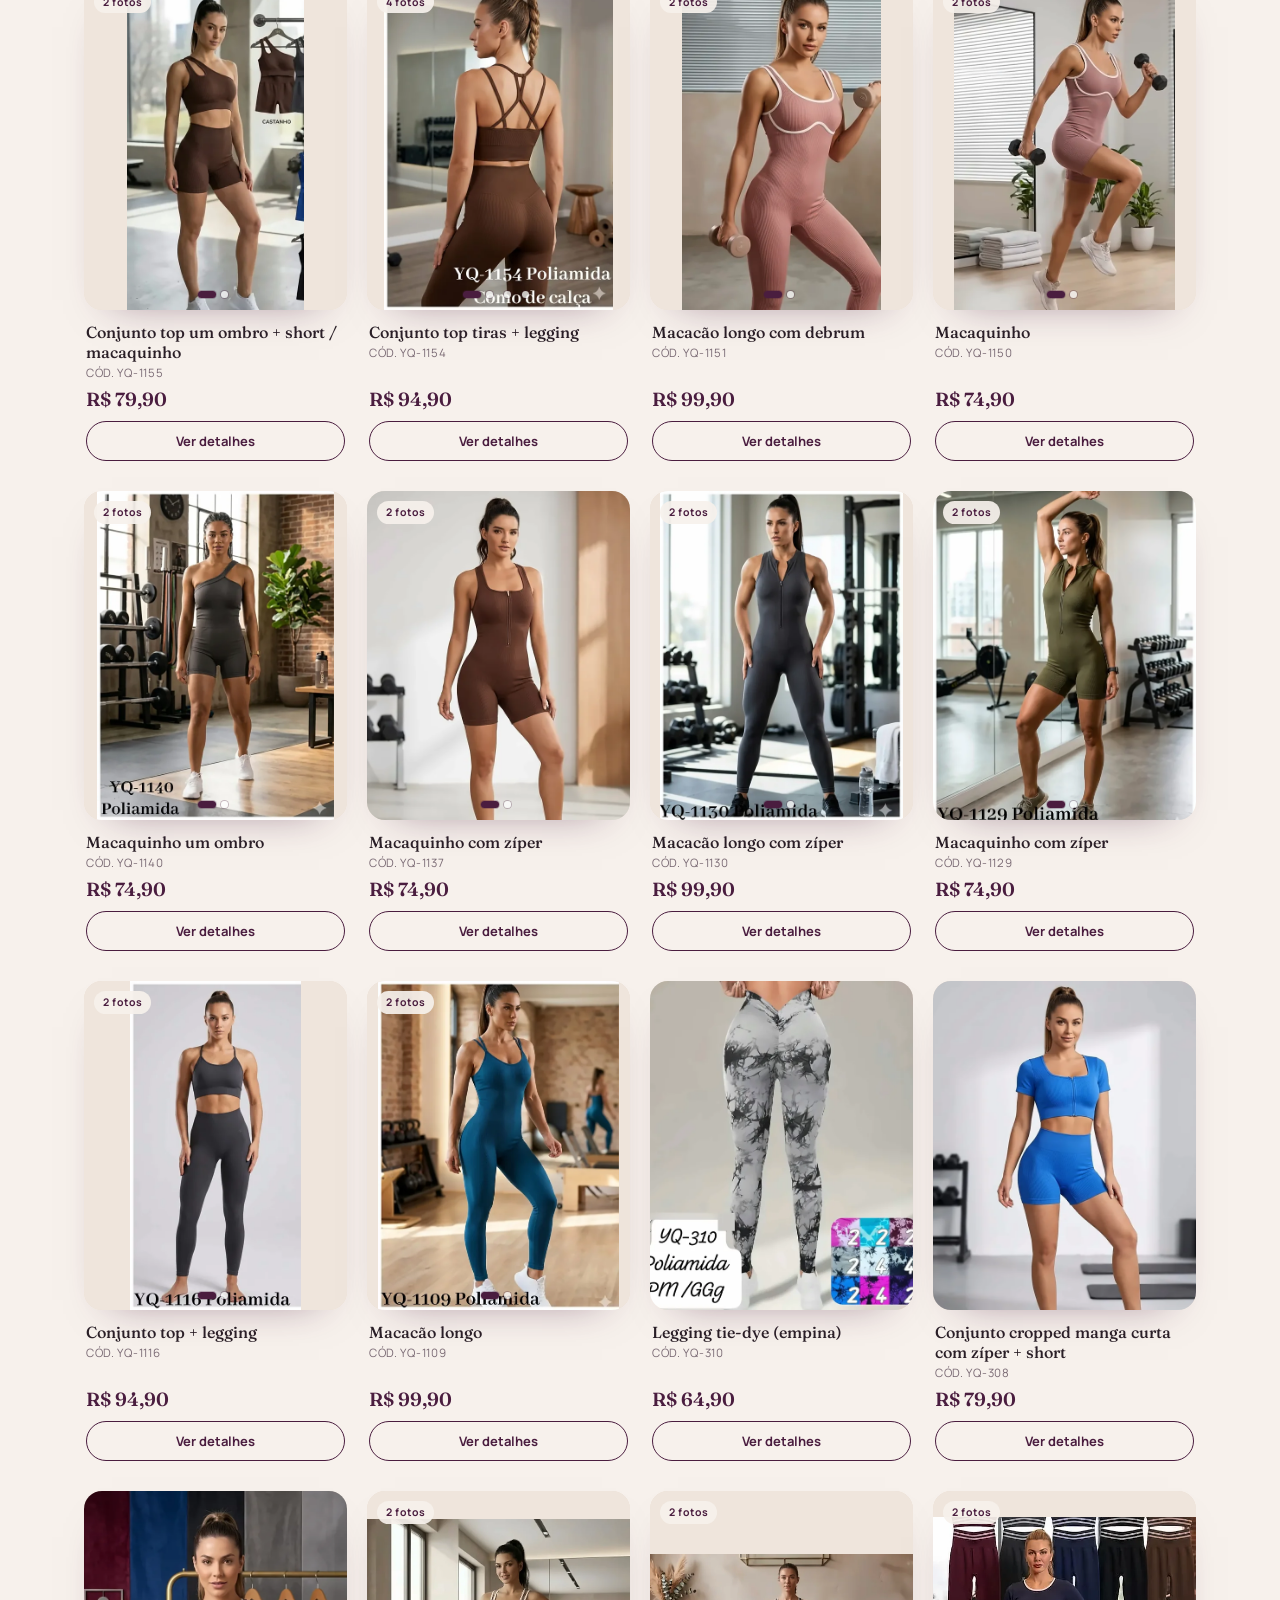
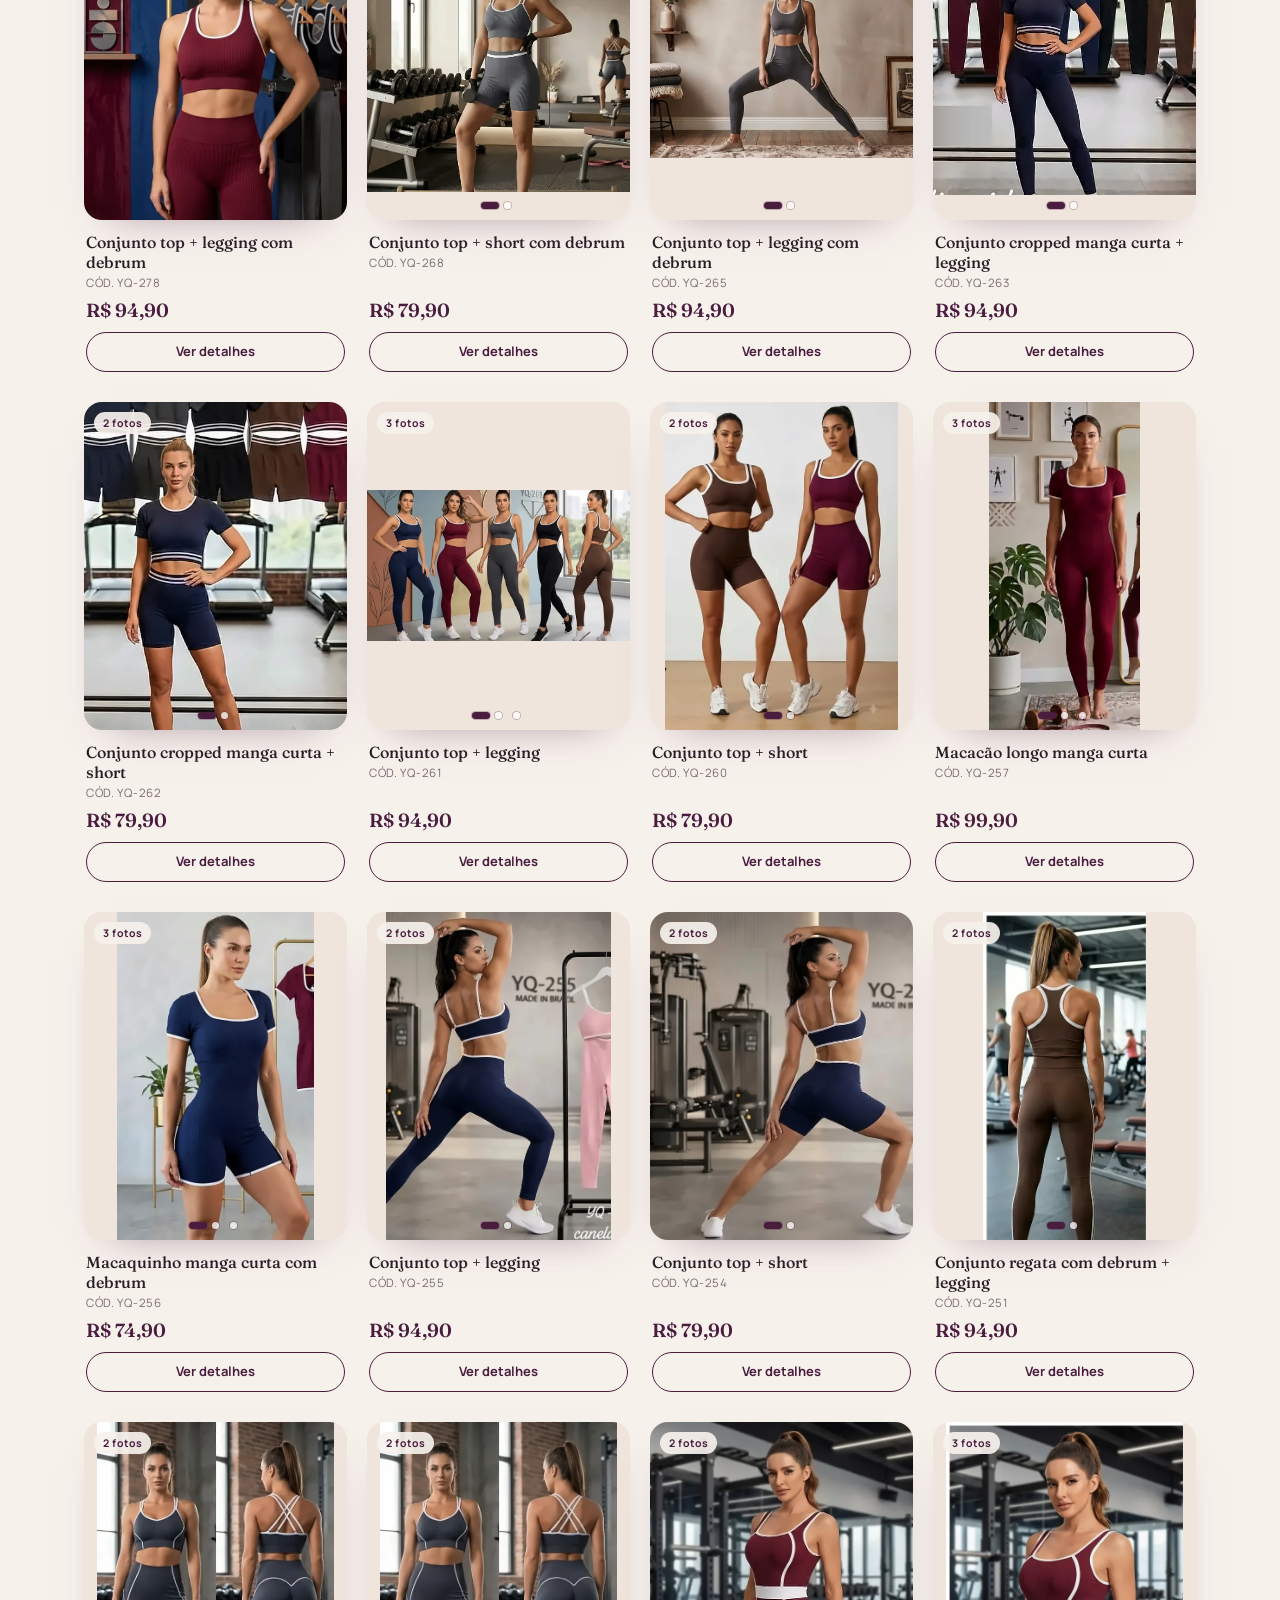
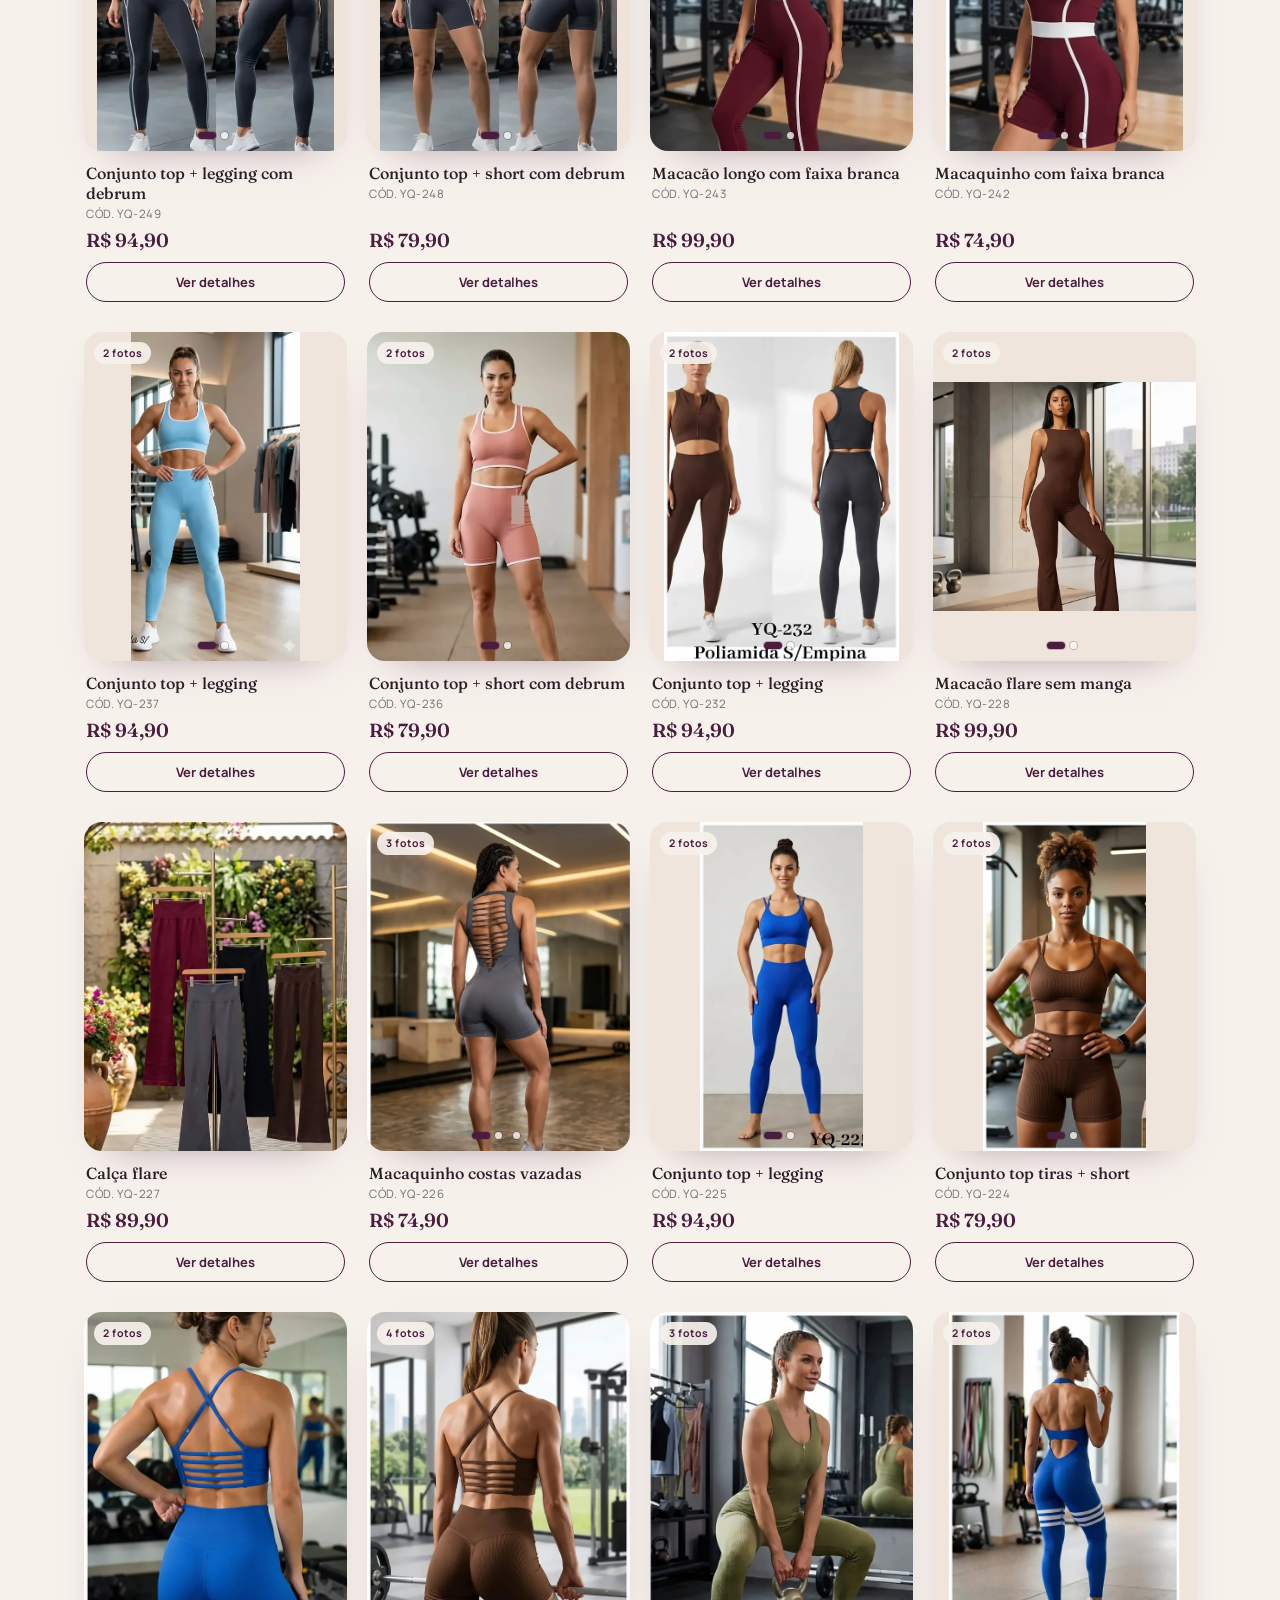
==== commit 865f51f6: "Remove Mercado Pago (site continua fora do ar)" ====
--- a/index.html
+++ b/index.html
@@ -4,7 +4,7 @@
 <meta charset="utf-8">
 <meta name="viewport" content="width=device-width, initial-scale=1, viewport-fit=cover">
 <title>CWB Moda Fitness | Moda fitness em Curitiba</title>
-<meta name="description" content="Macaquinhos, macacões, conjuntos e flare em poliamida. Moda fitness feminina de Curitiba com envio para todo o Brasil. Peça pelo WhatsApp ou pague no Mercado Pago.">
+<meta name="description" content="Macaquinhos, macacões, conjuntos e flare em poliamida. Moda fitness feminina de Curitiba com envio para todo o Brasil. Peça pelo WhatsApp.">
 <meta name="theme-color" content="#160a13">
 <link rel="canonical" href="https://ricksanches5567-art.github.io/cwb-modafitness/">
 <link rel="icon" href="favicon.svg" type="image/svg+xml">
@@ -82,7 +82,7 @@
       <h1 class="hero__title" data-split>Moda <em>fitness</em></h1>
       <p class="hero__tag">Sua jornada fitness, seu look perfeito.</p>
       <p class="hero__sub">Macaquinhos, macacões, conjuntos e flare em poliamida. Enviamos para todo o Brasil.</p>
-      <p class="hero__promo"><span class="promo__item"><b>10% OFF</b> na 1ª compra com <span class="promo__code">BEMVINDA10</span></span><i aria-hidden="true">✦</i><span class="promo__item"><b>5% OFF</b> no Pix</span></p>
+      <p class="hero__promo"><span class="promo__item"><b>10% OFF</b> na 1ª compra com <span class="promo__code">BEMVINDA10</span></span></p>
       <div class="hero__cta">
         <a class="btn btn--glow" href="#catalogo">Ver catálogo <span class="btn__arrow" aria-hidden="true">→</span></a>
         <a class="btn btn--glass" id="igLinkHero" href="https://www.instagram.com/cwb_modafitness/" target="_blank" rel="noopener" aria-label="Instagram @cwb_modafitness"><svg class="ic" aria-hidden="true"><use href="#ic-ig"/></svg>Instagram</a>
@@ -99,8 +99,8 @@
   <!-- TICKER -->
   <div class="ticker" aria-hidden="true">
     <div class="ticker__track">
-      <span>Poliamida</span><i>✦</i><span>Curitiba</span><i>✦</i><span>Enviamos para todo o Brasil</span><i>✦</i><span>P · M · G</span><i>✦</i><span>Frete grátis acima de R$ 199,90</span><i>✦</i><span>10% OFF na 1ª compra · BEMVINDA10</span><i>✦</i><span>5% OFF no Pix</span><i>✦</i>
-      <span>Poliamida</span><i>✦</i><span>Curitiba</span><i>✦</i><span>Enviamos para todo o Brasil</span><i>✦</i><span>P · M · G</span><i>✦</i><span>Frete grátis acima de R$ 199,90</span><i>✦</i><span>10% OFF na 1ª compra · BEMVINDA10</span><i>✦</i><span>5% OFF no Pix</span><i>✦</i>
+      <span>Poliamida</span><i>✦</i><span>Curitiba</span><i>✦</i><span>Enviamos para todo o Brasil</span><i>✦</i><span>P · M · G</span><i>✦</i><span>Frete grátis acima de R$ 199,90</span><i>✦</i><span>10% OFF na 1ª compra · BEMVINDA10</span><i>✦</i>
+      <span>Poliamida</span><i>✦</i><span>Curitiba</span><i>✦</i><span>Enviamos para todo o Brasil</span><i>✦</i><span>P · M · G</span><i>✦</i><span>Frete grátis acima de R$ 199,90</span><i>✦</i><span>10% OFF na 1ª compra · BEMVINDA10</span><i>✦</i>
     </div>
   </div>
 
@@ -227,12 +227,9 @@
       <ol class="steps">
         <li class="step"><span class="step__n">1</span><h3>Escolha</h3><p>Abra a peça, escolha tamanho, cor e quantidade e coloque na sacola.</p></li>
         <li class="step"><span class="step__n">2</span><h3>Calcule o frete</h3><p>Na sacola, digite seu CEP e veja as entregas em tempo real com preço e prazo. A partir de R$ 199,90 o frete é grátis.</p></li>
-        <li class="step"><span class="step__n">3</span><h3>Pague</h3><p>Pague tudo de uma vez no Mercado Pago com o frete incluso: no Pix as peças saem com 5% OFF, ou parcele no cartão / pague no boleto. Primeira compra? Use o cupom <b class="promo__code promo__code--sm">BEMVINDA10</b> e ganhe 10% OFF nas peças.</p></li>
+        <li class="step"><span class="step__n">3</span><h3>Pague</h3><p>Em breve você poderá pagar online pelo site, com o frete incluso. Primeira compra? Use o cupom <b class="promo__code promo__code--sm">BEMVINDA10</b> e ganhe 10% OFF nas peças.</p></li>
       </ol>
       <div class="pay-badges" aria-label="Formas de pedido e pagamento">
-        <span class="pay pay--mp">Mercado Pago</span>
-        <span class="pay">Pix · 5% OFF</span>
-        <span class="pay">Cartão · Boleto</span>
         <span class="pay">Correios · Jadlog · Loggi</span>
       </div>
     </div>
@@ -313,8 +310,8 @@
       </div>
       <p class="pay-msg" id="payMsg" role="alert" hidden></p>
       <button class="btn btn--grad btn--block" id="cartNext" hidden>Continuar para entrega e pagamento</button>
-      <button class="btn btn--mp btn--block" id="checkoutMp" type="button" hidden>Pagar com Mercado Pago</button>
-      <p class="mp-secure" id="mpSecure"><svg viewBox="0 0 24 24" class="ic-line" aria-hidden="true"><rect x="5" y="10.5" width="14" height="10" rx="2"/><path d="M8 10.5V8a4 4 0 0 1 8 0v2.5"/></svg><span id="mpSecureTxt">Pix, cartão ou boleto · ambiente seguro do Mercado Pago</span></p>
+      <button class="btn btn--mp btn--block" id="checkoutMp" type="button" hidden disabled>Pagamento online em breve</button>
+      <p class="mp-secure" id="mpSecure"><svg viewBox="0 0 24 24" class="ic-line" aria-hidden="true"><rect x="5" y="10.5" width="14" height="10" rx="2"/><path d="M8 10.5V8a4 4 0 0 1 8 0v2.5"/></svg><span id="mpSecureTxt">Pagamento online em breve</span></p>
       <p class="legal-note" id="legalNote" hidden>Ao pagar você concorda com os <a href="termos.html" target="_blank" rel="noopener">Termos de uso</a> e a <a href="privacidade.html" target="_blank" rel="noopener">Política de privacidade</a>. Arrependimento em até 7 dias: veja <a href="trocas.html" target="_blank" rel="noopener">Trocas e devoluções</a>.</p>
       <button class="btn btn--wa btn--block" id="checkoutWa" type="button" hidden>
         <svg aria-hidden="true"><use href="#ic-wa"/></svg>
--- a/css/style.css
+++ b/css/style.css
@@ -423,7 +423,7 @@
 }
 
 /* =====================================================================
-   Checkout (frete em tempo real + Mercado Pago) — na paleta v2
+   Checkout (frete em tempo real) — na paleta v2
    ===================================================================== */
 .btn--grad{background:var(--plum);color:#fff;border:0}
 .btn--grad:hover{background:var(--plum-2)}
@@ -464,7 +464,7 @@
 .drawer__foot #checkoutWa{min-height:46px}
 @media (max-height:760px),(max-width:480px){.drawer__foot .alt-contact{font-size:12px}}
 
-/* volta do Mercado Pago */
+/* volta do pagamento */
 .order{display:grid;place-items:center;padding:18px}
 .order__panel{position:relative;width:min(460px,100%);max-height:calc(100svh - 36px);overflow:auto;background:var(--cream);color:var(--text);border-radius:28px;padding:34px 26px 26px;text-align:center;box-shadow:0 30px 80px -20px rgba(0,0,0,.6);animation:up .45s var(--ease-out)}
 .order__panel::before{content:"";position:absolute;inset:0 0 auto 0;height:6px;background:linear-gradient(90deg,var(--plum),var(--rose-2),var(--gold));border-radius:28px 28px 0 0}
